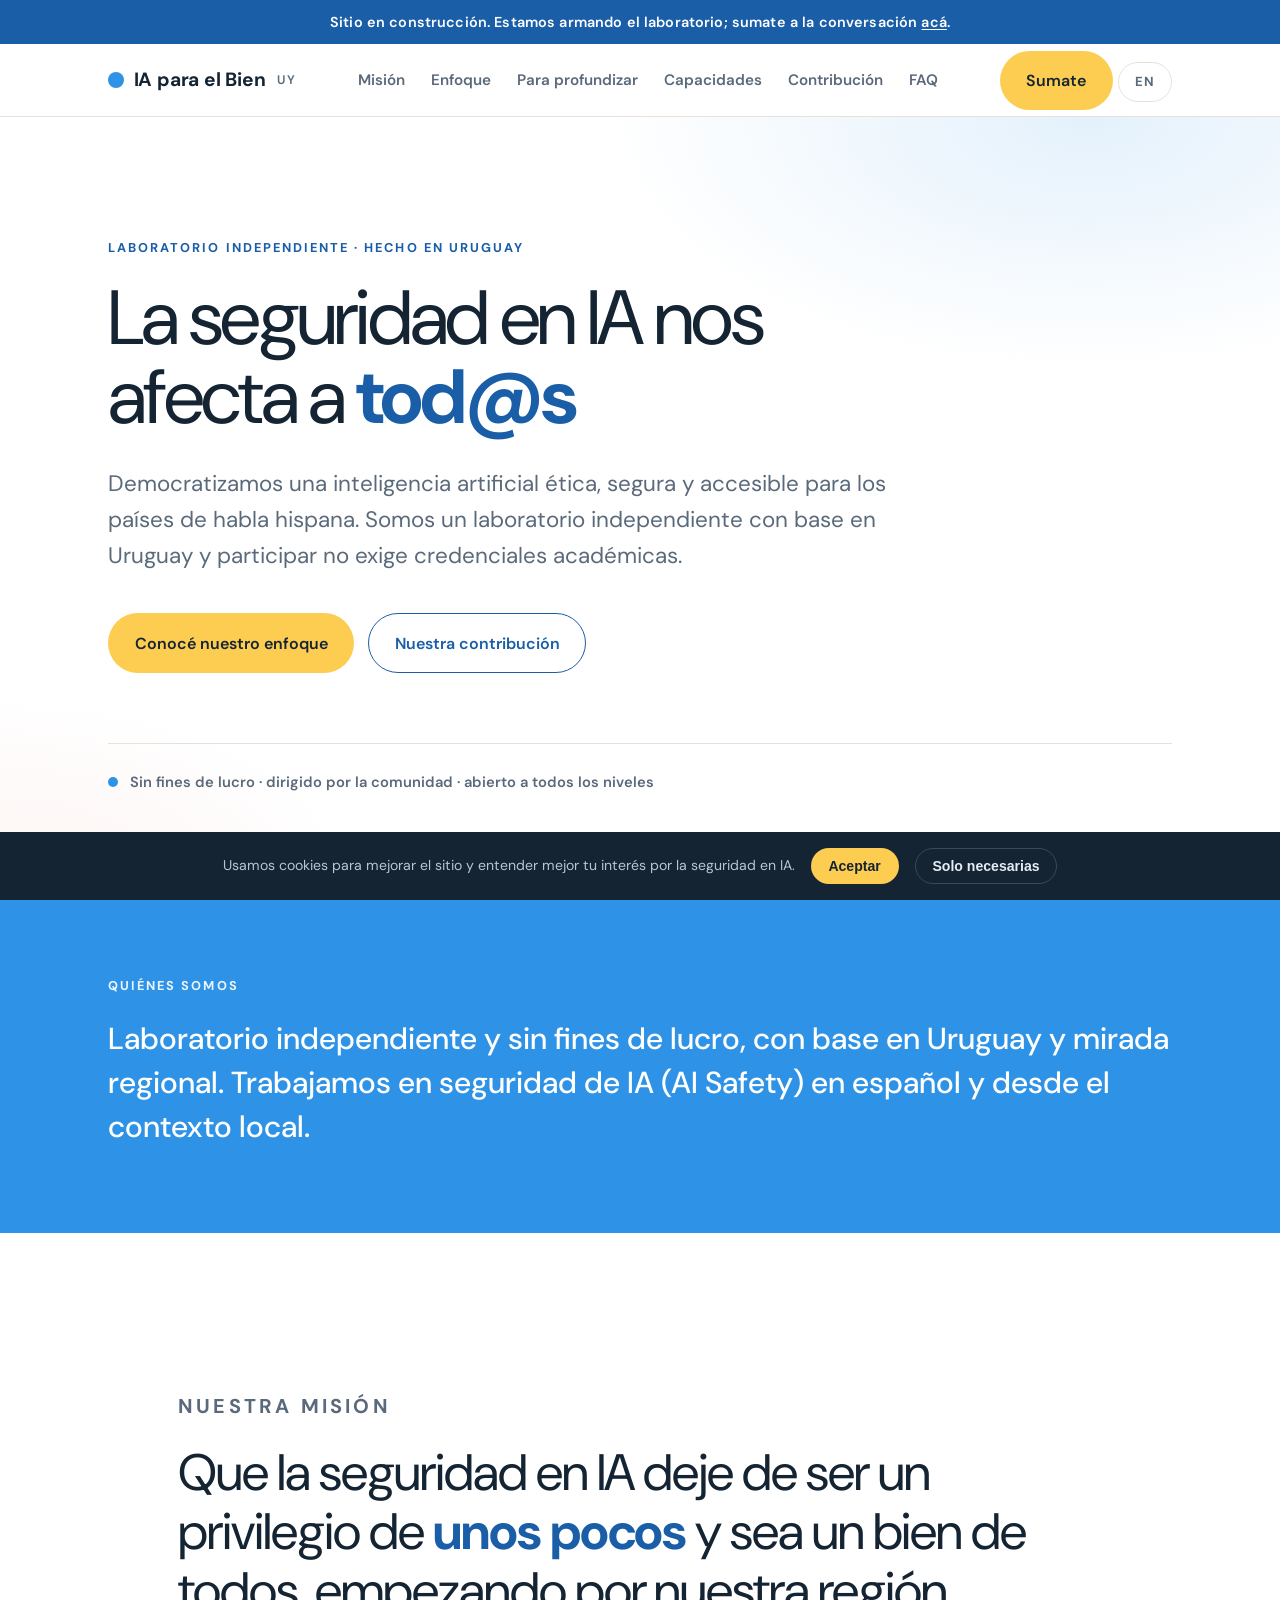
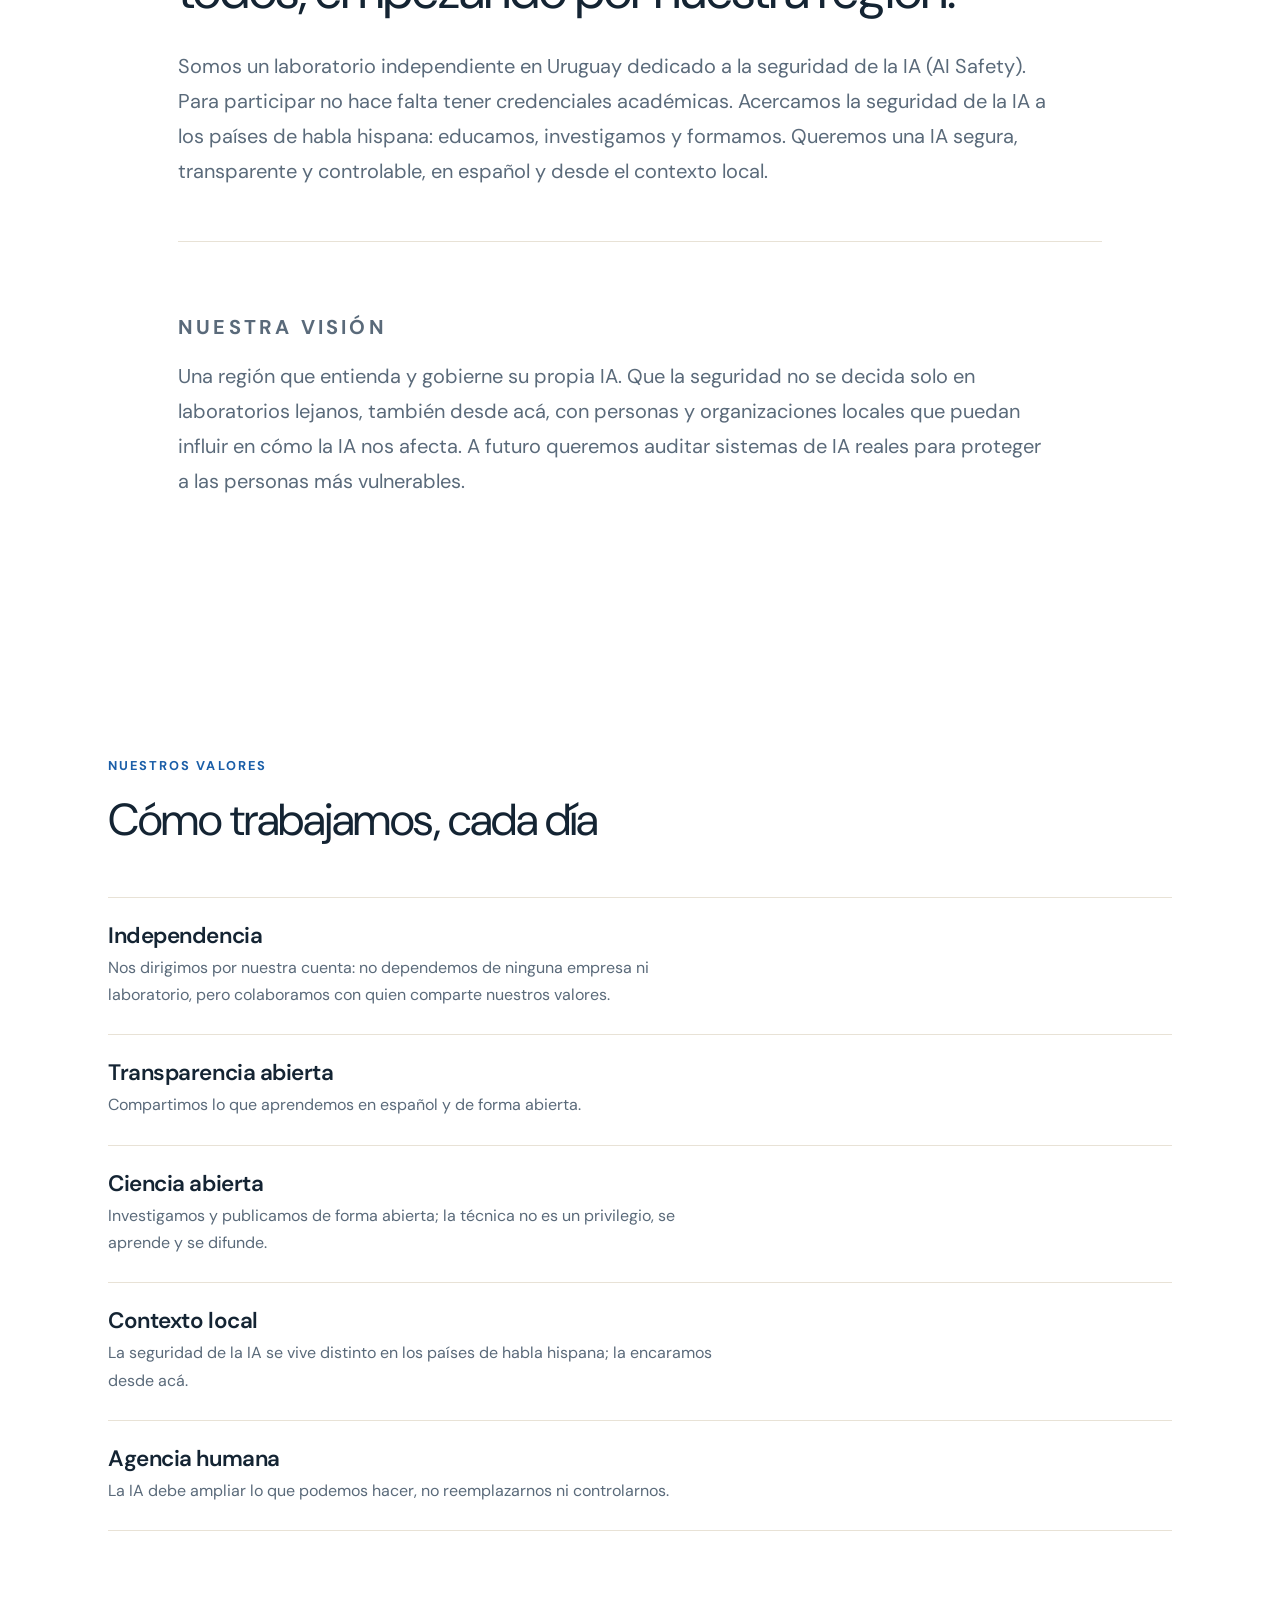
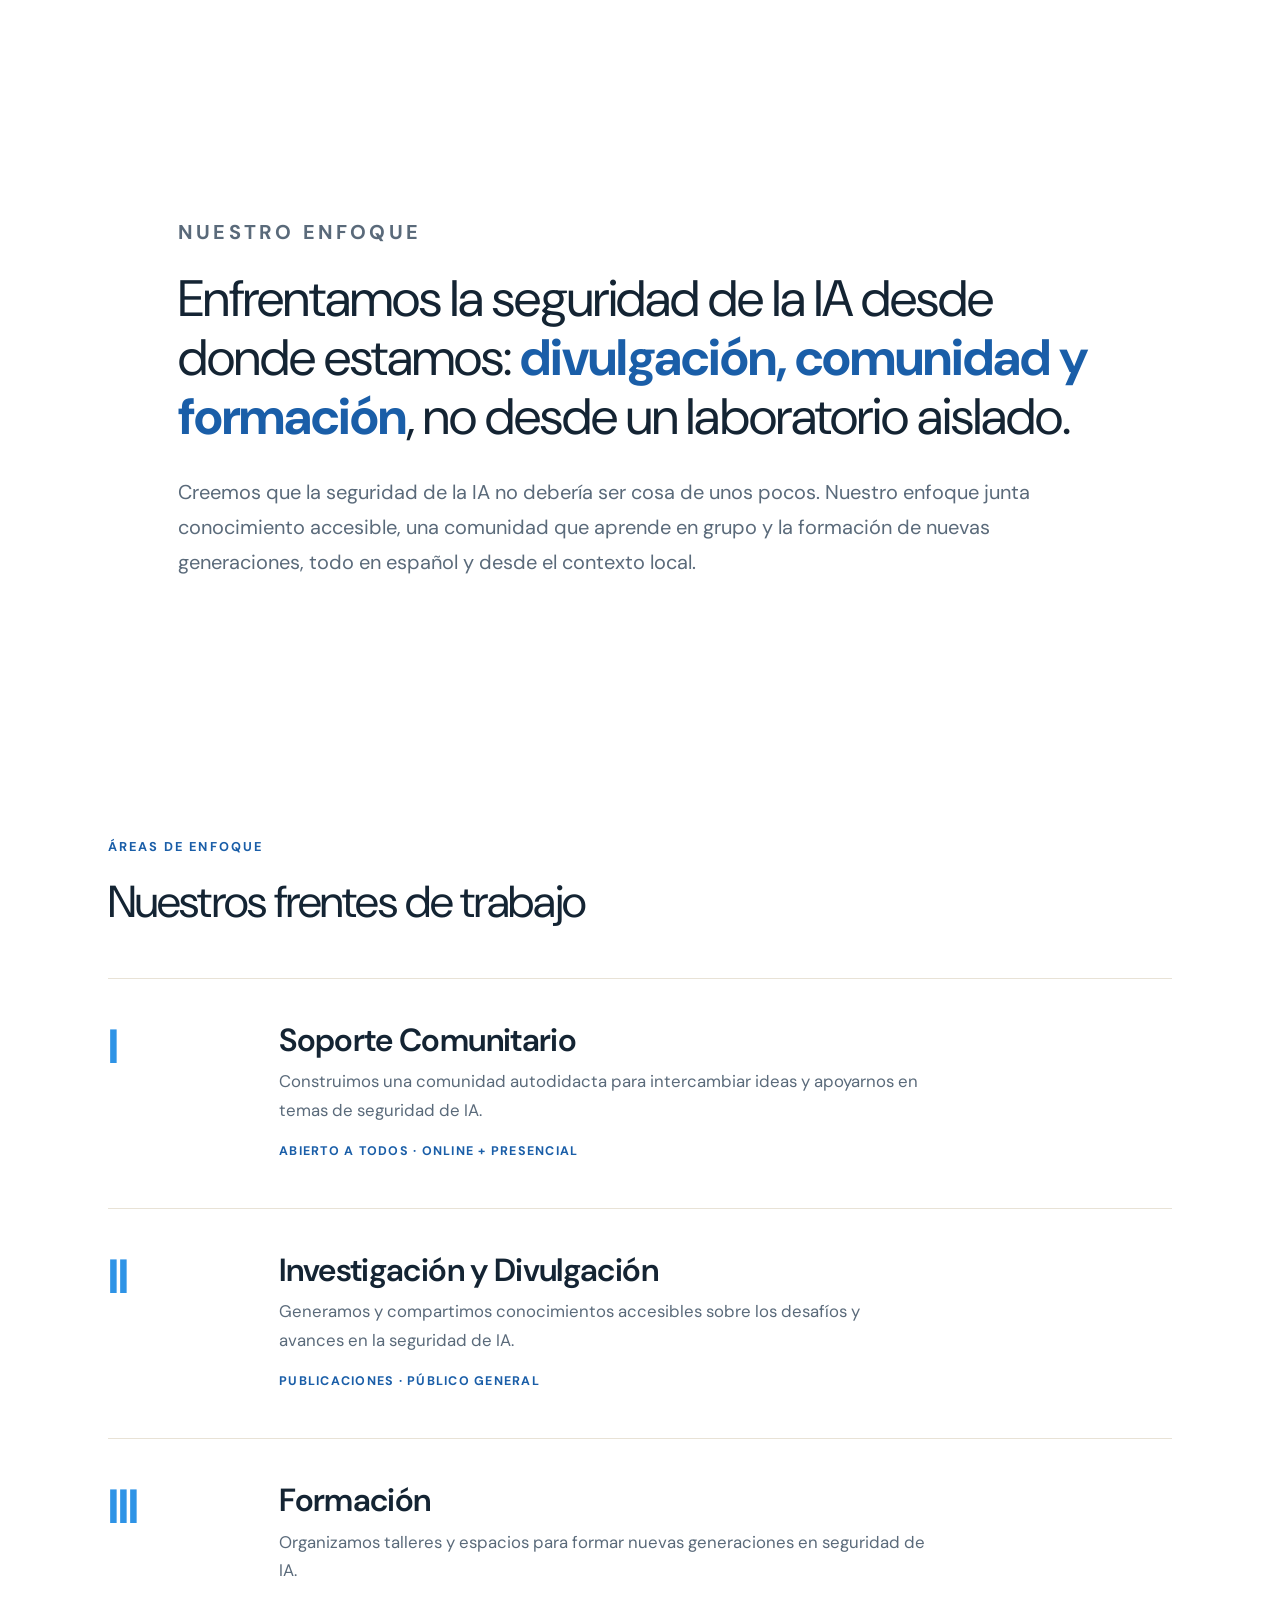
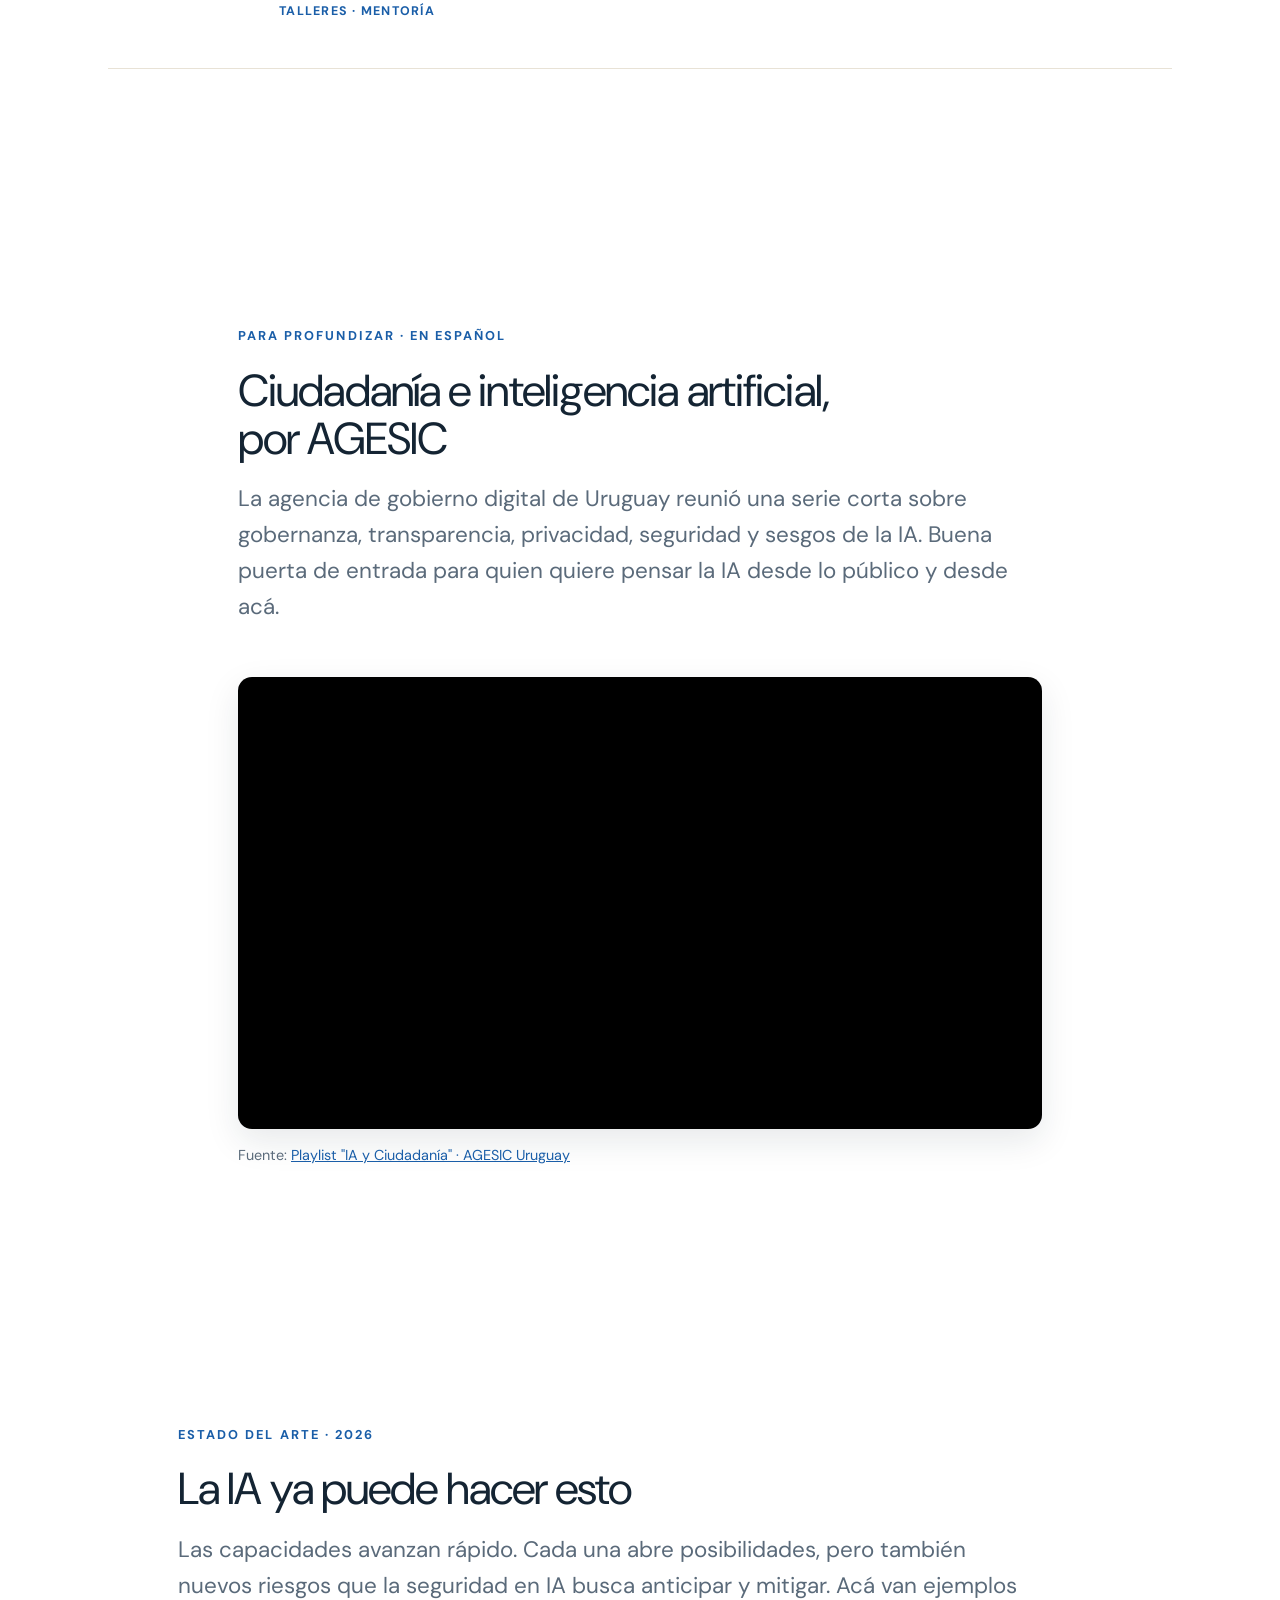
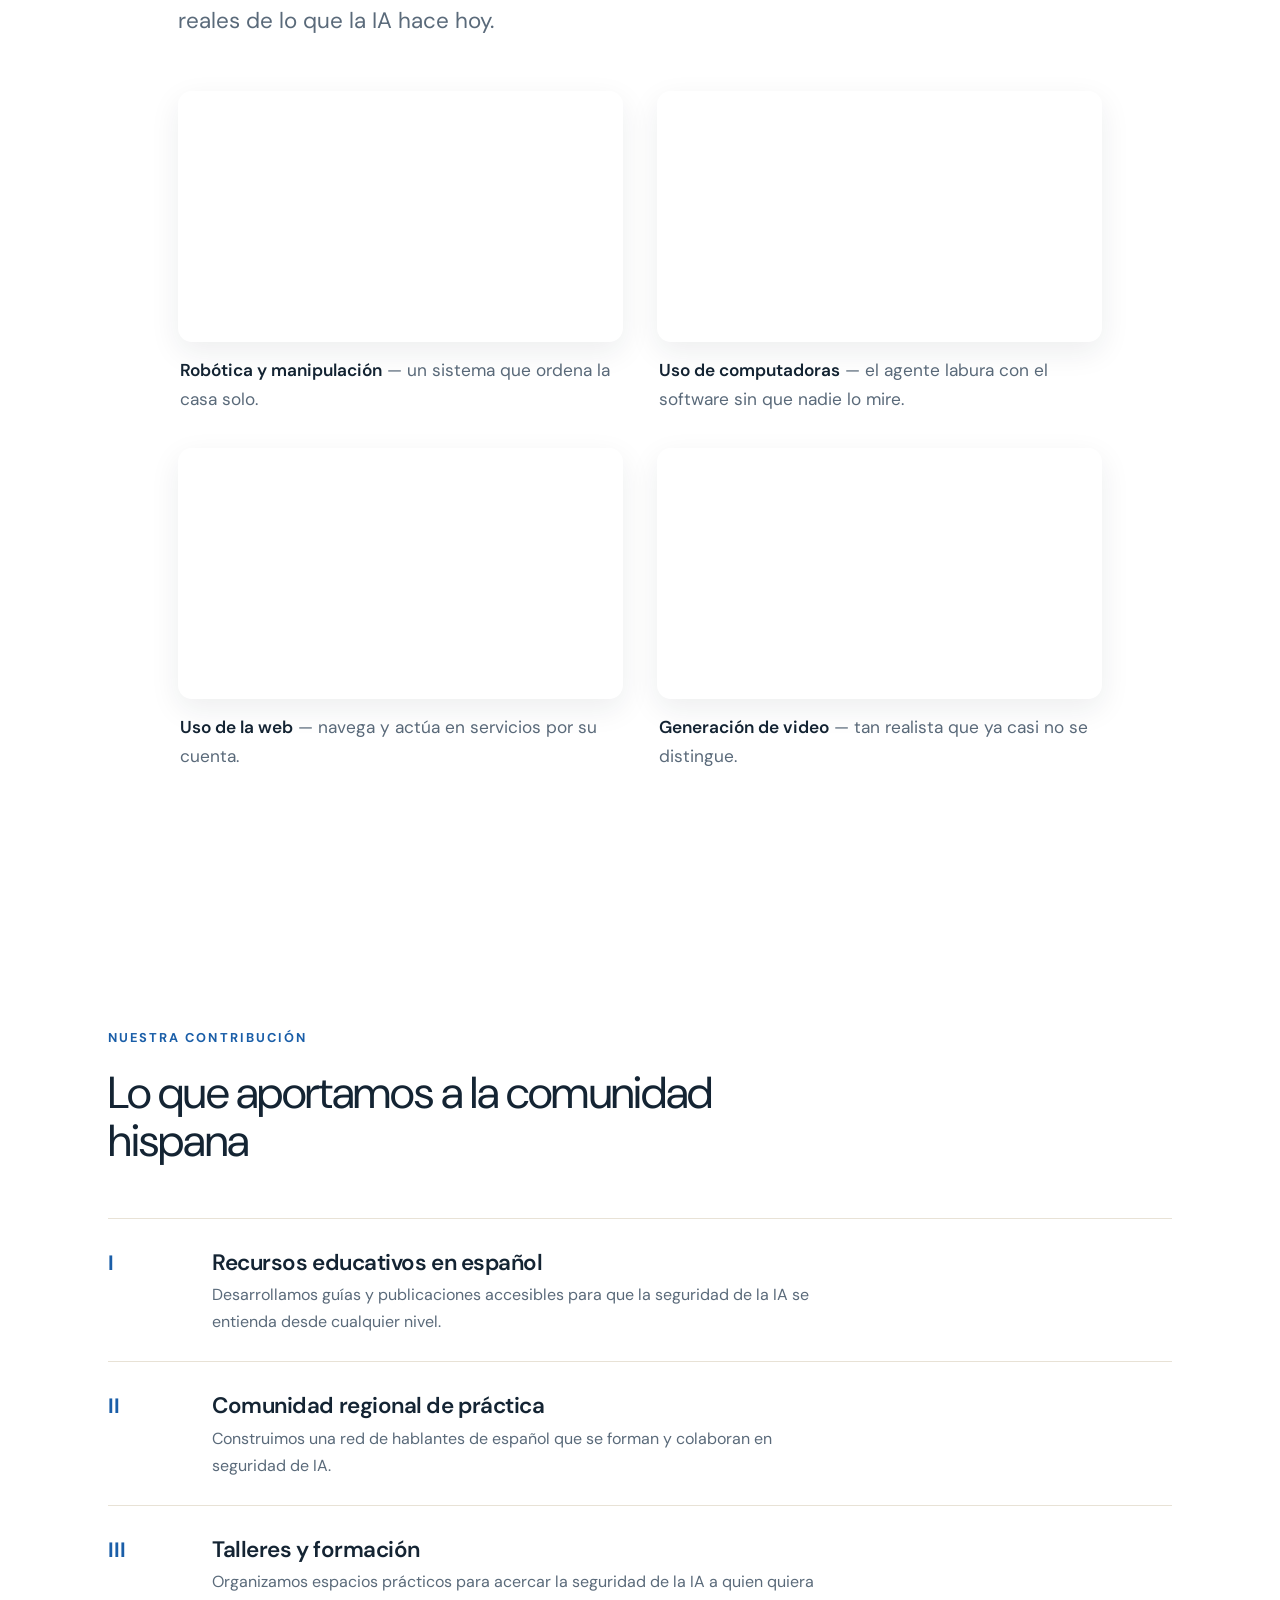
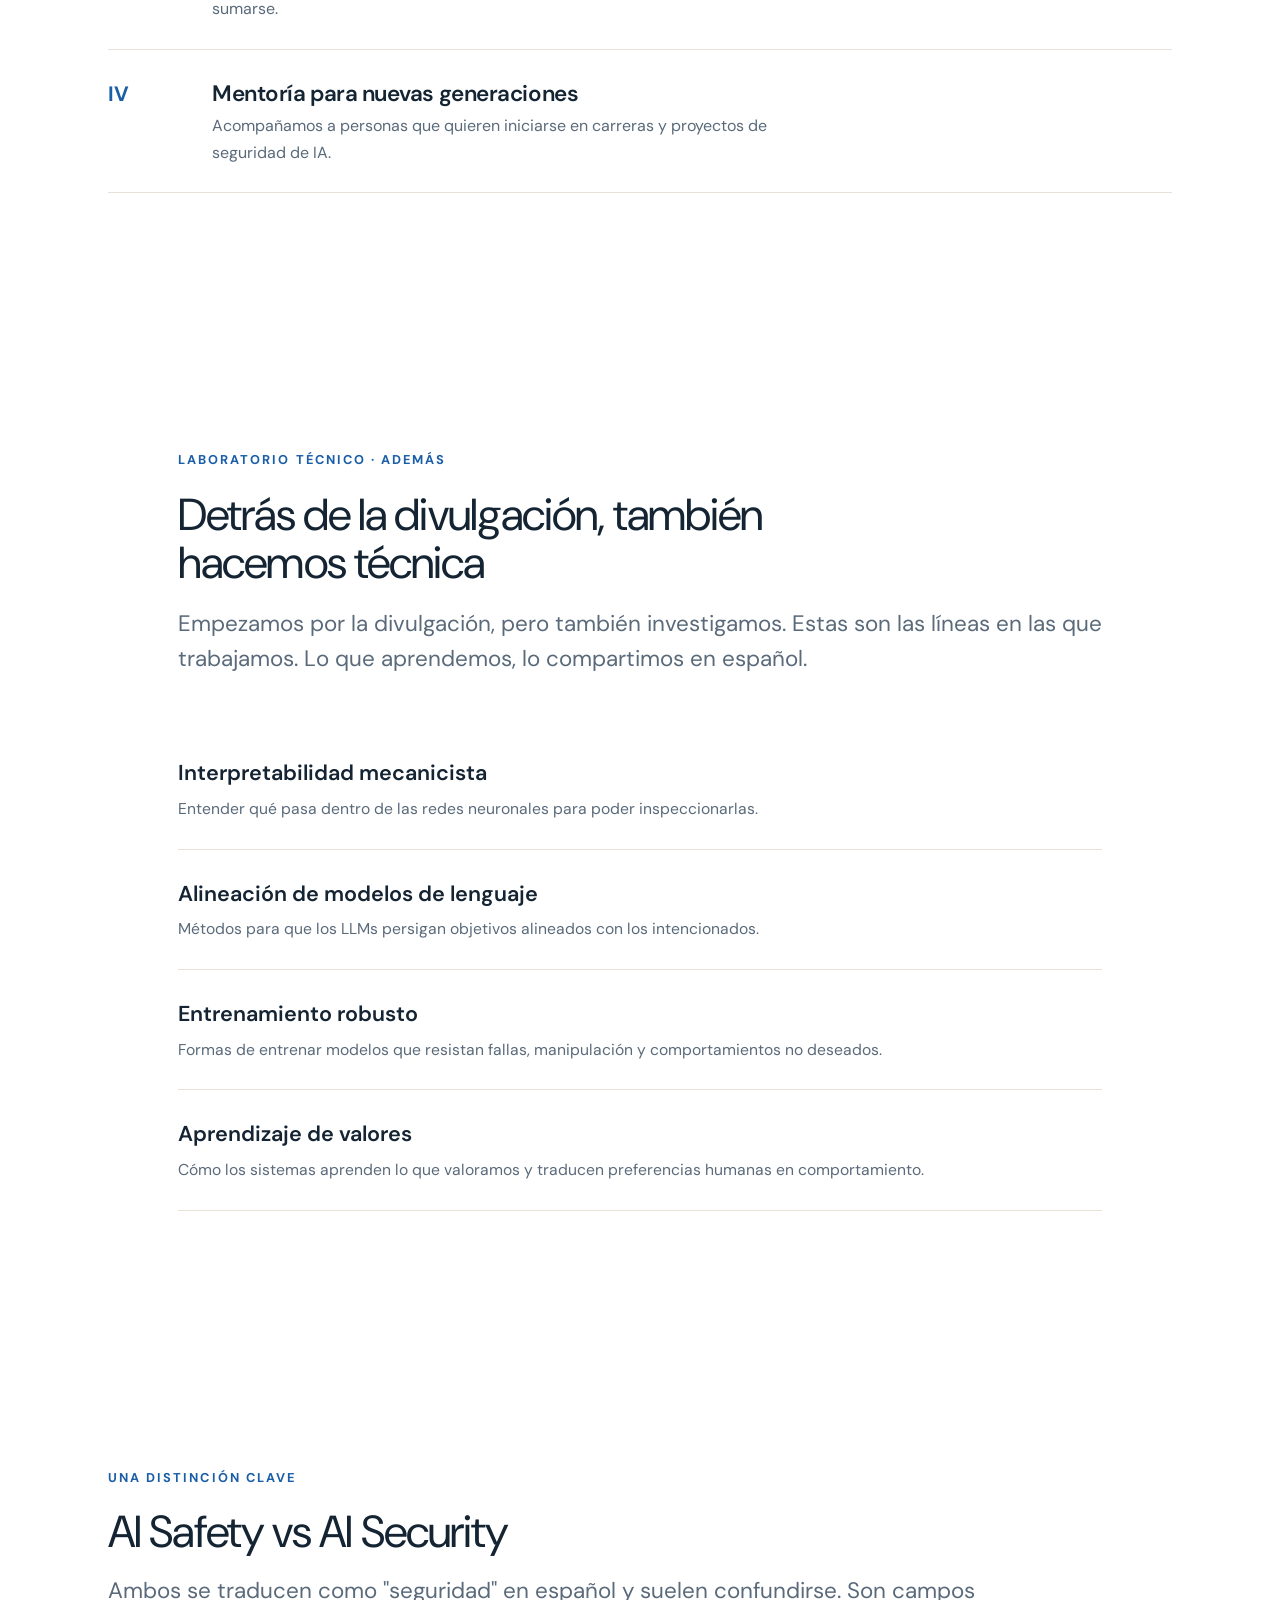
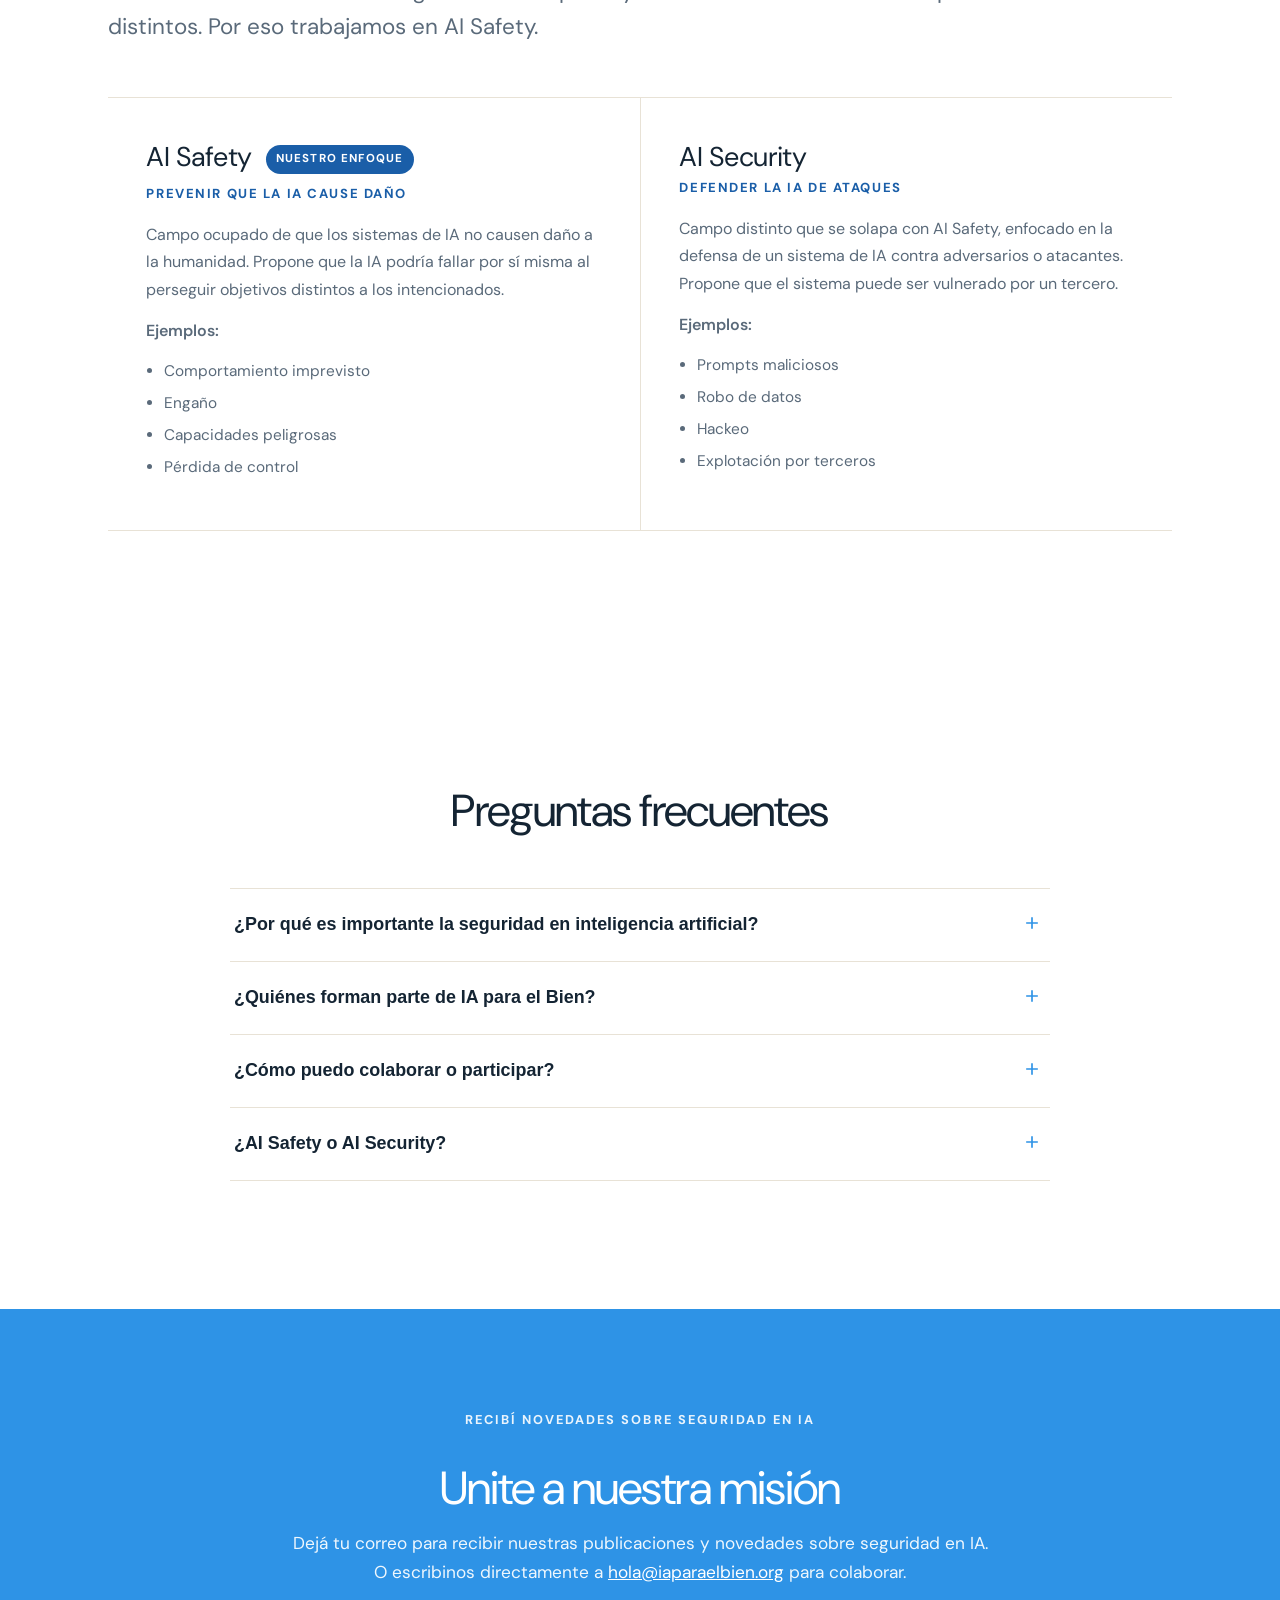
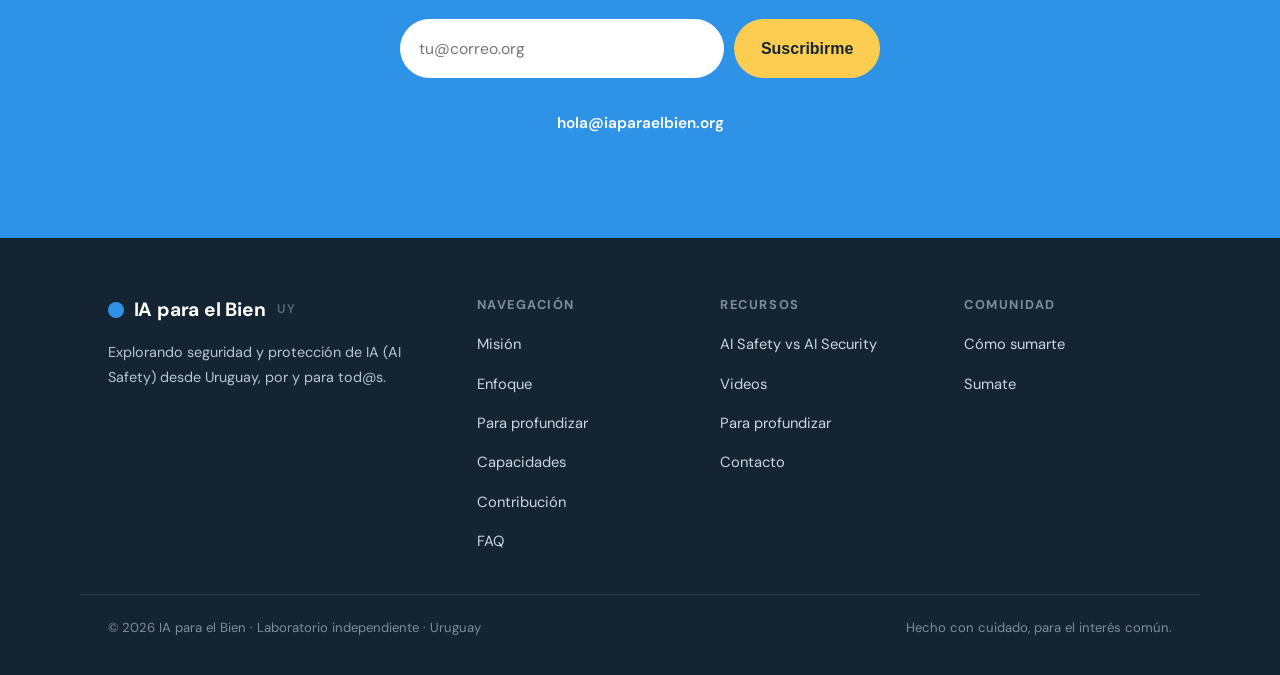
==== index.html @ 13738296 "copy: corrige coma superfluo en ES (Uruguay y participar)" ====
<!DOCTYPE html>
<html lang="es">
<head>
<meta charset="UTF-8">
<meta name="viewport" content="width=device-width, initial-scale=1.0">
<title>IA para el Bien · Seguridad en IA desde Uruguay</title>
<meta name="description" content="Laboratorio independiente en Uruguay que acerca la seguridad en IA (AI Safety) a los países de habla hispana. Ética, transparente, accesible y al servicio del interés común.">
<link rel="preconnect" href="https://fonts.googleapis.com">
<link rel="preconnect" href="https://fonts.gstatic.com" crossorigin>
<link href="https://fonts.googleapis.com/css2?family=DM+Sans:opsz,wght@9..40,400;9..40,500;9..40,600;9..40,700&display=swap" rel="stylesheet">
<link rel="stylesheet" href="style.css">
</head>
<body>

<div class="announce"><span lang="es">Sitio en construcción. Estamos armando el laboratorio; sumate a la conversación <a href="#contacto">acá</a>.</span><span lang="en">Site under construction. We’re building the lab; join the conversation <a href="#contacto">here</a>.</span></div>



<header class="site">
  <div class="wrap nav">
    <a class="brand" href="#top"><span class="mark"></span>IA para el Bien<span class="loc">UY</span></a>
    <nav class="nav-links" id="navlinks">
      <a href="#mision"><span lang="es">Misión</span><span lang="en">Mission</span></a>
      <a href="#enfoque"><span lang="es">Enfoque</span><span lang="en">Approach</span></a>
      <a href="#profundizar"><span lang="es">Para profundizar</span><span lang="en">Go deeper</span></a>
      <a href="#videos"><span lang="es">Capacidades</span><span lang="en">Capabilities</span></a>
      <a href="#contribucion"><span lang="es">Contribución</span><span lang="en">Contribution</span></a>
      <a href="#faq"><span lang="es">FAQ</span><span lang="en">FAQ</span></a>
      <a class="btn btn-primary nav-cta-mobile" href="#contacto"><span lang="es">Sumate</span><span lang="en">Join</span></a>
    </nav>
    <div class="nav-cta">
      <a class="btn btn-primary" href="#contacto"><span lang="es">Sumate</span><span lang="en">Join</span></a>
      <button class="lang-btn" id="langBtn" aria-label="Cambiar idioma / Switch language"><span lang="es">EN</span><span lang="en">ES</span></button>
      <button class="menu-btn" id="menuBtn" aria-label="Abrir menú" aria-expanded="false">
        <svg width="20" height="20" viewBox="0 0 24 24" fill="none" stroke="currentColor" stroke-width="2"><path d="M3 6h18M3 12h18M3 18h18"/></svg>
      </button>
    </div>
  </div>
</header>

<main id="top">

  <!-- HERO -->
  <section class="hero">
    <div class="wrap">
      <p class="kicker"><span lang="es">Laboratorio independiente · hecho en Uruguay</span><span lang="en">Independent lab · made in Uruguay</span></p>
      <h1><span lang="es">La seguridad en IA nos afecta a <span class="hl"><b>tod@s</b></span></span><span lang="en">AI safety affects <span class="hl"><b>all of us</b></span></span></h1>
      <p class="lead"><span lang="es">Democratizamos una inteligencia artificial ética, segura y accesible para los países de habla hispana. Somos un laboratorio independiente con base en Uruguay y participar no exige credenciales académicas.</span><span lang="en">We democratize ethical, safe and accessible AI for Spanish-speaking countries. We're an independent lab based in Uruguay, and no academic credentials are needed to take part.</span></p>
      <div class="hero-actions">
        <a class="btn btn-primary" href="#enfoque"><span lang="es">Conocé nuestro enfoque</span><span lang="en">Our approach</span></a>
        <a class="btn btn-line" href="#contribucion"><span lang="es">Nuestra contribución</span><span lang="en">Our contribution</span></a>
      </div>
      <div class="hero-foot"><span class="dot"></span><span lang="es">Sin fines de lucro · dirigido por la comunidad · abierto a todos los niveles</span><span lang="en">Non-profit · community-driven · open to all levels</span></div>
    </div>
  </section>

  <!-- POSITIONING -->
  <section class="impact">
    <div class="wrap">
      <p class="kicker"><span lang="es">Quiénes somos</span><span lang="en">Who we are</span></p>
      <p class="impact-line"><span lang="es">Laboratorio independiente y sin fines de lucro, con base en Uruguay y mirada regional. Trabajamos en seguridad de IA (AI Safety) en español y desde el contexto local.</span><span lang="en">An independent, non-profit lab based in Uruguay with a regional outlook. We work on AI safety in Spanish and from local context.</span></p>
    </div>
  </section>

  <!-- MISION + VISION -->
  <section class="mission band" id="mision">
    <div class="wrap mission-statement">
      <p class="kicker"><span lang="es">Nuestra misión</span><span lang="en">Our mission</span></p>
      <h2><span lang="es">Que la seguridad en IA deje de ser un privilegio de <b>unos pocos</b> y sea un bien de todos, empezando por nuestra región.</span><span lang="en">AI safety should stop being a privilege for <b>a few</b> and become a common good, starting with our region.</span></h2>
      <p><span lang="es">Somos un laboratorio independiente en Uruguay dedicado a la seguridad de la IA (AI Safety). Para participar no hace falta tener credenciales académicas. Acercamos la seguridad de la IA a los países de habla hispana: educamos, investigamos y formamos. Queremos una IA segura, transparente y controlable, en español y desde el contexto local.</span><span lang="en">We are an independent lab in Uruguay dedicated to AI safety. No academic credentials are needed to take part. We bring AI safety to Spanish-speaking countries: we educate, research and train. We want safe, transparent and controllable AI, in Spanish and grounded in local context.</span></p>
      <div class="vision">
        <p class="kicker"><span lang="es">Nuestra visión</span><span lang="en">Our vision</span></p>
        <p class="vision-text"><span lang="es">Una región que entienda y gobierne su propia IA. Que la seguridad no se decida solo en laboratorios lejanos, también desde acá, con personas y organizaciones locales que puedan influir en cómo la IA nos afecta. A futuro queremos auditar sistemas de IA reales para proteger a las personas más vulnerables.</span><span lang="en">A region that understands and governs its own AI. A place where safety is not decided only in distant labs, but also here, with local people and organizations able to influence how AI affects us. In the future we want to audit real AI systems to protect the most vulnerable.</span></p>
      </div>
    </div>
  </section>

  <!-- VALORES -->
  <section class="valores band" id="valores">
    <div class="wrap">
      <p class="kicker"><span lang="es">Nuestros valores</span><span lang="en">Our values</span></p>
      <h2 class="section-title" style="max-width:22ch"><span lang="es">Cómo trabajamos, cada día</span><span lang="en">How we work, every day</span></h2>
      <div class="steps-gap">
        <div class="value"><div><h3><span lang="es">Independencia</span><span lang="en">Independence</span></h3><p><span lang="es">Nos dirigimos por nuestra cuenta: no dependemos de ninguna empresa ni laboratorio, pero colaboramos con quien comparte nuestros valores.</span><span lang="en">We steer ourselves: we depend on no company or lab, but we collaborate with those who share our values.</span></p></div></div>
        <div class="value"><div><h3><span lang="es">Transparencia abierta</span><span lang="en">Open transparency</span></h3><p><span lang="es">Compartimos lo que aprendemos en español y de forma abierta.</span><span lang="en">We share what we learn, in Spanish and openly.</span></p></div></div>
        <div class="value"><div><h3><span lang="es">Ciencia abierta</span><span lang="en">Open science</span></h3><p><span lang="es">Investigamos y publicamos de forma abierta; la técnica no es un privilegio, se aprende y se difunde.</span><span lang="en">We research and publish openly; technical skill is not a privilege, it is learned and shared.</span></p></div></div>
        <div class="value"><div><h3><span lang="es">Contexto local</span><span lang="en">Local context</span></h3><p><span lang="es">La seguridad de la IA se vive distinto en los países de habla hispana; la encaramos desde acá.</span><span lang="en">AI safety is experienced differently in Spanish-speaking countries; we face it from here.</span></p></div></div>
        <div class="value"><div><h3><span lang="es">Agencia humana</span><span lang="en">Human agency</span></h3><p><span lang="es">La IA debe ampliar lo que podemos hacer, no reemplazarnos ni controlarnos.</span><span lang="en">AI should expand what we can do, not replace or control us.</span></p></div></div>
      </div>
    </div>
  </section>

  <!-- ENFOQUE -->
  <section class="mission band" id="enfoque">
    <div class="wrap mission-statement">
      <p class="kicker"><span lang="es">Nuestro enfoque</span><span lang="en">Our approach</span></p>
      <h2><span lang="es">Enfrentamos la seguridad de la IA desde donde estamos: <b>divulgación, comunidad y formación</b>, no desde un laboratorio aislado.</span><span lang="en">We face AI safety from where we are: <b>outreach, community and training</b>, not from an isolated lab.</span></h2>
      <p><span lang="es">Creemos que la seguridad de la IA no debería ser cosa de unos pocos. Nuestro enfoque junta conocimiento accesible, una comunidad que aprende en grupo y la formación de nuevas generaciones, todo en español y desde el contexto local.</span><span lang="en">We believe AI safety should not be a matter for a few. Our approach brings together accessible knowledge, a community that learns together and the training of new generations, all in Spanish and grounded in local context.</span></p>
    </div>
  </section>

  <!-- AREAS -->
  <section class="areas band" id="areas">
    <div class="wrap">
      <p class="kicker"><span lang="es">Áreas de enfoque</span><span lang="en">Focus areas</span></p>
      <h2 class="section-title" style="max-width:22ch"><span lang="es">Nuestros frentes de trabajo</span><span lang="en">Our lines of work</span></h2>
      <div class="steps-gap">
        <div class="step">
          <div class="num">I</div>
          <div>
            <h3><span lang="es">Soporte Comunitario</span><span lang="en">Community support</span></h3>
            <p><span lang="es">Construimos una comunidad autodidacta para intercambiar ideas y apoyarnos en temas de seguridad de IA.</span><span lang="en">We build a self-taught community to exchange ideas and support each other on AI safety.</span></p>
            <span class="tag"><span lang="es">Abierto a todos · Online + presencial</span><span lang="en">Open to all · Online + in person</span></span>
          </div>
        </div>
        <div class="step">
          <div class="num">II</div>
          <div>
            <h3><span lang="es">Investigación y Divulgación</span><span lang="en">Research and outreach</span></h3>
            <p><span lang="es">Generamos y compartimos conocimientos accesibles sobre los desafíos y avances en la seguridad de IA.</span><span lang="en">We create and share accessible knowledge about the challenges and advances in AI safety.</span></p>
            <span class="tag"><span lang="es">Publicaciones · Público general</span><span lang="en">Publications · General public</span></span>
          </div>
        </div>
        <div class="step">
          <div class="num">III</div>
          <div>
            <h3><span lang="es">Formación</span><span lang="en">Training</span></h3>
            <p><span lang="es">Organizamos talleres y espacios para formar nuevas generaciones en seguridad de IA.</span><span lang="en">We run workshops and spaces to train new generations in AI safety.</span></p>
            <span class="tag"><span lang="es">Talleres · Mentoría</span><span lang="en">Workshops · Mentoring</span></span>
          </div>
        </div>
      </div>
    </div>
  </section>

  <!-- PROFUNDIZAR -->
  <section class="deep band" id="profundizar">
    <div class="wrap">
      <div class="deep-head">
        <p class="kicker"><span lang="es">Para profundizar · en español</span><span lang="en">Go deeper · in Spanish</span></p>
        <h2><span lang="es">Ciudadanía e inteligencia artificial, por AGESIC</span><span lang="en">Citizenship and artificial intelligence, by AGESIC</span></h2>
        <p class="lead"><span lang="es">La agencia de gobierno digital de Uruguay reunió una serie corta sobre gobernanza, transparencia, privacidad, seguridad y sesgos de la IA. Buena puerta de entrada para quien quiere pensar la IA desde lo público y desde acá.</span><span lang="en">Uruguay's digital government agency put together a short series on AI governance, transparency, privacy, security and bias. A good entry point for thinking about AI from the public sphere and from here.</span></p>
      </div>
      <div class="frame"><iframe src="https://www.youtube-nocookie.com/embed/videoseries?list=PLKVWFoonm9Vc" title="IA y Ciudadanía — AGESIC" loading="lazy" allow="accelerometer; autoplay; clipboard-write; encrypted-media; gyroscope; picture-in-picture; web-share" allowfullscreen></iframe></div>
      <p class="src"><span lang="es">Fuente:</span><span lang="en">Source:</span> <a class="link-accent" href="https://www.youtube.com/watch?v=QAiN164WQ-o&list=PLKVWFoonm9Vc" target="_blank" rel="noopener"><span lang="es">Playlist "IA y Ciudadanía" · AGESIC Uruguay</span><span lang="en">Playlist "IA y Ciudadanía" · AGESIC Uruguay</span></a></p>
    </div>
  </section>

  <!-- VIDEOS (fusionado con CAPS: estado del arte + ejemplos reales) -->
  <section class="videos band" id="videos">
    <div class="wrap">
      <div class="videos-head">
        <p class="kicker"><span lang="es">Estado del arte · 2026</span><span lang="en">State of the art · 2026</span></p>
        <h2><span lang="es">La IA ya puede hacer esto</span><span lang="en">AI can already do this</span></h2>
        <p class="lead"><span lang="es">Las capacidades avanzan rápido. Cada una abre posibilidades, pero también nuevos riesgos que la seguridad en IA busca anticipar y mitigar. Acá van ejemplos reales de lo que la IA hace hoy.</span><span lang="en">Capabilities advance fast. Each one opens possibilities, but also new risks that AI safety seeks to anticipate and mitigate. Here are real examples of what AI does today.</span></p>
      </div>
      <div class="vid-grid">
        <div class="vid">
          <div class="frame"><iframe src="https://www.youtube-nocookie.com/embed/CAdTjePDBfc" title="Robótica y manipulación" loading="lazy" allow="accelerometer; autoplay; clipboard-write; encrypted-media; gyroscope; picture-in-picture; web-share" allowfullscreen></iframe></div>
          <div class="cap"><span><b><span lang="es">Robótica y manipulación</span><span lang="en">Robotics and manipulation</span></b><span lang="es"> — un sistema que ordena la casa solo.</span><span lang="en"> — a system that tidies a room on its own.</span></span></div>
        </div>
        <div class="vid">
          <div class="frame"><iframe src="https://www.youtube-nocookie.com/embed/NAauIR6JFps" title="Uso de computadoras" loading="lazy" allow="accelerometer; autoplay; clipboard-write; encrypted-media; gyroscope; picture-in-picture; web-share" allowfullscreen></iframe></div>
          <div class="cap"><span><b><span lang="es">Uso de computadoras</span><span lang="en">Computer use</span></b><span lang="es"> — el agente labura con el software sin que nadie lo mire.</span><span lang="en"> — an agent works the software on its own.</span></span></div>
        </div>
        <div class="vid">
          <div class="frame"><iframe src="https://www.youtube-nocookie.com/embed/rBJnWMD0Pho" title="Uso de la web" loading="lazy" allow="accelerometer; autoplay; clipboard-write; encrypted-media; gyroscope; picture-in-picture; web-share" allowfullscreen></iframe></div>
          <div class="cap"><span><b><span lang="es">Uso de la web</span><span lang="en">Web use</span></b><span lang="es"> — navega y actúa en servicios por su cuenta.</span><span lang="en"> — browses and acts in services on its own.</span></span></div>
        </div>
        <div class="vid">
          <div class="frame"><iframe src="https://www.youtube-nocookie.com/embed/3S7naW_KRyw" title="Generación de video realista" loading="lazy" allow="accelerometer; autoplay; clipboard-write; encrypted-media; gyroscope; picture-in-picture; web-share" allowfullscreen></iframe></div>
          <div class="cap"><span><b><span lang="es">Generación de video</span><span lang="en">Video generation</span></b><span lang="es"> — tan realista que ya casi no se distingue.</span><span lang="en"> — so realistic it's almost indistinguishable.</span></span></div>
        </div>
      </div>
    </div>
  </section>


  <!-- CONTRIBUCION -->
  <section class="contribucion band" id="contribucion">
    <div class="wrap">
      <p class="kicker"><span lang="es">Nuestra contribución</span><span lang="en">Our contribution</span></p>
      <h2 class="section-title" style="max-width:24ch"><span lang="es">Lo que aportamos a la comunidad hispana</span><span lang="en">What we give to the Spanish-speaking community</span></h2>
      <div class="steps-gap">
        <div class="value"><div class="vi">I</div><div><h3><span lang="es">Recursos educativos en español</span><span lang="en">Educational resources in Spanish</span></h3><p><span lang="es">Desarrollamos guías y publicaciones accesibles para que la seguridad de la IA se entienda desde cualquier nivel.</span><span lang="en">We develop accessible guides and publications so AI safety can be understood from any level.</span></p></div></div>
        <div class="value"><div class="vi">II</div><div><h3><span lang="es">Comunidad regional de práctica</span><span lang="en">Regional community of practice</span></h3><p><span lang="es">Construimos una red de hablantes de español que se forman y colaboran en seguridad de IA.</span><span lang="en">We build a network of Spanish speakers who train and collaborate on AI safety.</span></p></div></div>
        <div class="value"><div class="vi">III</div><div><h3><span lang="es">Talleres y formación</span><span lang="en">Workshops and training</span></h3><p><span lang="es">Organizamos espacios prácticos para acercar la seguridad de la IA a quien quiera sumarse.</span><span lang="en">We organize hands-on spaces to bring AI safety closer to anyone who wants to join.</span></p></div></div>
        <div class="value"><div class="vi">IV</div><div><h3><span lang="es">Mentoría para nuevas generaciones</span><span lang="en">Mentoring new generations</span></h3><p><span lang="es">Acompañamos a personas que quieren iniciarse en carreras y proyectos de seguridad de IA.</span><span lang="en">We support people who want to start careers and projects in AI safety.</span></p></div></div>
      </div>
    </div>
  </section>

  <!-- LABORATORIO TECNICO (capa secundaria) -->
  <section class="lab band" id="lab">
    <div class="wrap">
      <div class="videos-head">
        <p class="kicker"><span lang="es">Laboratorio técnico · además</span><span lang="en">Technical lab · also</span></p>
        <h2 class="section-title" style="max-width:26ch"><span lang="es">Detrás de la divulgación, también hacemos técnica</span><span lang="en">Behind the outreach, we also do technical work</span></h2>
        <p class="lead" style="margin-top:18px;max-width:60ch"><span lang="es">Empezamos por la divulgación, pero también investigamos. Estas son las líneas en las que trabajamos. Lo que aprendemos, lo compartimos en español.</span><span lang="en">We start with outreach, but we also research. These are the lines we work on. What we learn, we share in Spanish.</span></p>
      </div>
      <div class="cap"><div><h4><span lang="es">Interpretabilidad mecanicista</span><span lang="en">Mechanistic interpretability</span></h4><p><span lang="es">Entender qué pasa dentro de las redes neuronales para poder inspeccionarlas.</span><span lang="en">Understanding what happens inside neural networks so they can be inspected.</span></p></div></div>
      <div class="cap"><div><h4><span lang="es">Alineación de modelos de lenguaje</span><span lang="en">Language model alignment</span></h4><p><span lang="es">Métodos para que los LLMs persigan objetivos alineados con los intencionados.</span><span lang="en">Methods so LLMs pursue goals aligned with the intended ones.</span></p></div></div>
      <div class="cap"><div><h4><span lang="es">Entrenamiento robusto</span><span lang="en">Robust training</span></h4><p><span lang="es">Formas de entrenar modelos que resistan fallas, manipulación y comportamientos no deseados.</span><span lang="en">Ways to train models that resist failures, manipulation and unwanted behaviors.</span></p></div></div>
      <div class="cap"><div><h4><span lang="es">Aprendizaje de valores</span><span lang="en">Value learning</span></h4><p><span lang="es">Cómo los sistemas aprenden lo que valoramos y traducen preferencias humanas en comportamiento.</span><span lang="en">How systems learn what we value and turn human preferences into behavior.</span></p></div></div>
    </div>
  </section>

  <!-- SAS -->
  <section class="sas band" id="sas">
    <div class="wrap">
      <p class="kicker"><span lang="es">Una distinción clave</span><span lang="en">A key distinction</span></p>
      <h2><span lang="es">AI Safety vs AI Security</span><span lang="en">AI Safety vs AI Security</span></h2>
      <p class="lead"><span lang="es">Ambos se traducen como "seguridad" en español y suelen confundirse. Son campos distintos. Por eso trabajamos en AI Safety.</span><span lang="en">Both translate as "seguridad" in Spanish and are often confused. They are different fields. That is why we work on AI Safety.</span></p>
      <div class="sas-grid">
        <div class="sas-col safety">
          <div class="sas-head">
            <h3>AI Safety</h3>
            <span class="sas-tag"><span lang="es">Nuestro enfoque</span><span lang="en">Our focus</span></span>
          </div>
          <div class="sub"><span lang="es">Prevenir que la IA cause daño</span><span lang="en">Preventing AI from causing harm</span></div>
          <p><span lang="es">Campo ocupado de que los sistemas de IA no causen daño a la humanidad. Propone que la IA podría fallar por sí misma al perseguir objetivos distintos a los intencionados.</span><span lang="en">A field concerned with AI systems not harming humanity. It holds that AI could fail on its own by pursuing goals other than the intended ones.</span></p>
          <p class="label-strong"><span lang="es">Ejemplos:</span><span lang="en">Examples:</span></p>
          <ul><li><span lang="es">Comportamiento imprevisto</span><span lang="en">Unexpected behavior</span></li><li><span lang="es">Engaño</span><span lang="en">Deception</span></li><li><span lang="es">Capacidades peligrosas</span><span lang="en">Dangerous capabilities</span></li><li><span lang="es">Pérdida de control</span><span lang="en">Loss of control</span></li></ul>
        </div>
        <div class="sas-col security">
          <h3>AI Security</h3>
          <div class="sub"><span lang="es">Defender la IA de ataques</span><span lang="en">Defending AI against attacks</span></div>
          <p><span lang="es">Campo distinto que se solapa con AI Safety, enfocado en la defensa de un sistema de IA contra adversarios o atacantes. Propone que el sistema puede ser vulnerado por un tercero.</span><span lang="en">A distinct field that overlaps with AI Safety, focused on defending an AI system against adversaries or attackers. It holds that the system can be compromised by a third party.</span></p>
          <p class="label-strong"><span lang="es">Ejemplos:</span><span lang="en">Examples:</span></p>
          <ul><li><span lang="es">Prompts maliciosos</span><span lang="en">Malicious prompts</span></li><li><span lang="es">Robo de datos</span><span lang="en">Data theft</span></li><li><span lang="es">Hackeo</span><span lang="en">Hacking</span></li><li><span lang="es">Explotación por terceros</span><span lang="en">Exploitation by third parties</span></li></ul>
        </div>
      </div>
    </div>
  </section>

  <!-- FAQ -->
  <section class="faq band" id="faq">
    <div class="wrap">
      <h2 class="section-title"><span lang="es">Preguntas frecuentes</span><span lang="en">Frequently asked questions</span></h2>
      <div class="faq-list">
        <div class="faq-item">
          <button class="faq-q"><span lang="es">¿Por qué es importante la seguridad en inteligencia artificial?</span><span lang="en">Why is AI safety important?</span><span class="plus"><svg width="20" height="20" viewBox="0 0 24 24" fill="none" stroke="currentColor" stroke-width="2"><path d="M12 5v14M5 12h14"/></svg></span></button>
          <div class="faq-a"><p><span lang="es">La seguridad en IA sirve para evitar riesgos y daños que puedan venir del uso indebido o del mal diseño de los sistemas. Proteger eso cuida a las personas y a las comunidades. Favorece un desarrollo responsable.</span><span lang="en">AI safety helps avoid risks and harm that can come from misuse or poor system design. Protecting that cares for people and communities. It supports responsible development.</span></p></div>
        </div>
        <div class="faq-item">
          <button class="faq-q"><span lang="es">¿Quiénes forman parte de IA para el Bien?</span><span lang="en">Who is part of IA para el Bien?</span><span class="plus"><svg width="20" height="20" viewBox="0 0 24 24" fill="none" stroke="currentColor" stroke-width="2"><path d="M12 5v14M5 12h14"/></svg></span></button>
          <div class="faq-a"><p><span lang="es">Personas de distintos orígenes, muchas autodidactas y sin credenciales académicas, que quieren trabajar por la seguridad y la democratización de la IA en beneficio de la sociedad. Para participar no hace falta ser especialista.</span><span lang="en">People of different backgrounds, many self-taught and without academic credentials, who want to work for AI safety and democratization for the benefit of society. You don't need to be a specialist to take part.</span></p></div>
        </div>
        <div class="faq-item">
          <button class="faq-q"><span lang="es">¿Cómo puedo colaborar o participar?</span><span lang="en">How can I collaborate or take part?</span><span class="plus"><svg width="20" height="20" viewBox="0 0 24 24" fill="none" stroke="currentColor" stroke-width="2"><path d="M12 5v14M5 12h14"/></svg></span></button>
          <div class="faq-a"><p><span lang="es">Podés contactarnos para proponer colaboraciones, participar en nuestros talleres o apoyar nuestras iniciativas. Estamos abiertos a alianzas que compartan nuestros valores y objetivos.</span><span lang="en">You can contact us to propose collaborations, join our workshops or support our initiatives. We are open to alliances that share our values and goals.</span></p></div>
        </div>
        <div class="faq-item">
          <button class="faq-q"><span lang="es">¿AI Safety o AI Security?</span><span lang="en">AI Safety or AI Security?</span><span class="plus"><svg width="20" height="20" viewBox="0 0 24 24" fill="none" stroke="currentColor" stroke-width="2"><path d="M12 5v14M5 12h14"/></svg></span></button>
          <div class="faq-a"><p><span lang="es">AI Safety. Ambos son términos de origen inglés que en español se pisan porque pueden traducirse como "seguridad". AI Safety se ocupa de que los sistemas no causen daño a la humanidad; AI Security es un subcampo enfocado en defender sistemas contra adversarios. Trabajamos en AI Safety.</span><span lang="en">AI Safety. Both are English terms that overlap in Spanish because they translate as "seguridad". AI Safety deals with systems not harming humanity; AI Security is a subfield focused on defending systems against adversaries. We work on AI Safety.</span></p></div>
        </div>
      </div>
    </div>
  </section>

  <!-- CTA -->
  <section class="cta" id="contacto">
    <div class="wrap">
      <p class="kicker"><span lang="es">Recibí novedades sobre seguridad en IA</span><span lang="en">Get updates on AI safety</span></p>
      <h2><span lang="es">Unite a nuestra misión</span><span lang="en">Join our mission</span></h2>
      <p><span lang="es">Dejá tu correo para recibir nuestras publicaciones y novedades sobre seguridad en IA. O escribinos directamente a <a class="link-white" href="mailto:hola@iaparaelbien.org">hola@iaparaelbien.org</a> para colaborar.</span><span lang="en">Leave your email to receive our publications and updates on AI safety. Or write to us directly at <a class="link-white" href="mailto:hola@iaparaelbien.org">hola@iaparaelbien.org</a> to collaborate.</span></p>
      <form class="form" onsubmit="return false">
        <input type="email" placeholder="tu@correo.org" aria-label="Correo electrónico" required>
        <button class="btn btn-primary" type="submit"><span lang="es">Suscribirme</span><span lang="en">Subscribe</span></button>
      </form>
      <div class="contact-links">
        <a href="mailto:hola@iaparaelbien.org">hola@iaparaelbien.org</a>
      </div>
    </div>
  </section>

</main>

<footer class="site">
  <div class="wrap foot-grid">
    <div>
      <div class="brand"><span class="mark"></span>IA para el Bien<span class="loc">UY</span></div>
      <p><span lang="es">Explorando seguridad y protección de IA (AI Safety) desde Uruguay, por y para tod@s.</span><span lang="en">Exploring AI safety from Uruguay, by and for everyone.</span></p>
    </div>
    <div>
      <h4><span lang="es">Navegación</span><span lang="en">Navigation</span></h4>
      <ul><li><a href="#mision"><span lang="es">Misión</span><span lang="en">Mission</span></a></li><li><a href="#enfoque"><span lang="es">Enfoque</span><span lang="en">Approach</span></a></li><li><a href="#profundizar"><span lang="es">Para profundizar</span><span lang="en">Go deeper</span></a></li><li><a href="#videos"><span lang="es">Capacidades</span><span lang="en">Capabilities</span></a></li><li><a href="#contribucion"><span lang="es">Contribución</span><span lang="en">Contribution</span></a></li><li><a href="#faq"><span lang="es">FAQ</span><span lang="en">FAQ</span></a></li></ul>
    </div>
    <div>
      <h4><span lang="es">Recursos</span><span lang="en">Resources</span></h4>
      <ul><li><a href="#sas"><span lang="es">AI Safety vs AI Security</span><span lang="en">AI Safety vs AI Security</span></a></li><li><a href="#videos"><span lang="es">Videos</span><span lang="en">Videos</span></a></li><li><a href="#profundizar"><span lang="es">Para profundizar</span><span lang="en">Go deeper</span></a></li><li><a href="#contacto"><span lang="es">Contacto</span><span lang="en">Contact</span></a></li></ul>
    </div>
    <div>
      <h4><span lang="es">Comunidad</span><span lang="en">Community</span></h4>
      <ul><li><a href="#enfoque"><span lang="es">Cómo sumarte</span><span lang="en">How to join</span></a></li><li><a href="mailto:hola@iaparaelbien.org"><span lang="es">Sumate</span><span lang="en">Join</span></a></li></ul>
    </div>
  </div>
  <div class="wrap foot-bottom">
    <span>© <span id="year"></span> <span lang="es">IA para el Bien · Laboratorio independiente · Uruguay</span><span lang="en">IA para el Bien · Independent lab · Uruguay</span></span>
    <span><span lang="es">Hecho con cuidado, para el interés común.</span><span lang="en">Made with care, for the common good.</span></span>
  </div>
</footer>

<div class="cookie" id="cookie">
  <p><span lang="es">Usamos cookies para mejorar el sitio y entender mejor tu interés por la seguridad en IA.</span><span lang="en">We use cookies to improve the site and better understand your interest in AI safety.</span></p>
  <button class="btn btn-primary" id="cookieOk"><span lang="es">Aceptar</span><span lang="en">Accept</span></button>
  <button class="btn later" id="cookieNo"><span lang="es">Solo necesarias</span><span lang="en">Only necessary</span></button>
</div>

<script src="script.js"></script>
</body>
</html>
---- style.css ----
:root{
    --celeste:#2e93e6;
    --celeste-deep:#1a5ea8;
    --celeste-soft:#d8ecfb;
    --celeste-light:#7ec4f2;
    --white:#ffffff;
    --ink:#142433;
    --muted:#5a6a7a;
    --line:#e8e2d6;
    --font:"DM Sans",system-ui,sans-serif;
    --step:clamp(1.08rem,1.3vw,1.22rem);
    --gap-section:clamp(36px,5vw,52px);
    --title:clamp(1.9rem,4vw,2.8rem);
  }
  *{box-sizing:border-box}
  html{scroll-behavior:smooth}
  html[lang="es"] [lang="en"]{display:none!important}
  html[lang="en"] [lang="es"]{display:none!important}
  body{margin:0;background:var(--white);color:var(--ink);font-family:var(--font);font-size:var(--step);line-height:1.7;-webkit-font-smoothing:antialiased}
  h1,h2,h3{font-weight:400;line-height:1.08;letter-spacing:-.02em;margin:0;text-wrap:pretty}
  h4{margin:0}
  p{margin:0}
  a{color:inherit;text-decoration:none}

  /* Layout */
  .wrap{max-width:1120px;margin:0 auto;padding:0 28px}
  .band{padding:clamp(72px,10vw,130px) 0}
  .narrow{max-width:980px}
  .steps-gap{margin-top:var(--gap-section)}

  /* Typography */
  .kicker{font-size:.8rem;font-weight:700;letter-spacing:.16em;text-transform:uppercase;color:var(--celeste-deep);margin:0 0 20px}
  .muted{color:var(--muted)}
  .lead{font-size:clamp(1.15rem,2vw,1.4rem);color:var(--muted);max-width:56ch;line-height:1.6}
  .section-title{font-size:var(--title)}
  .label-strong{font-weight:600;color:var(--ink)}
  .link-accent{color:var(--celeste-deep);text-decoration:underline}
  .link-white{color:#fff;text-decoration:underline}

  /* Buttons */
  .btn{display:inline-flex;align-items:center;gap:.5rem;font-weight:600;font-size:1rem;padding:.95rem 1.6rem;border-radius:56px;border:1px solid transparent;cursor:pointer;transition:background .18s,transform .18s}
  .btn-primary{background:#fdcd51;color:var(--ink)}
  .btn-primary:hover{background:#e9b93a}
  .btn-line{border:1px solid var(--celeste-deep);color:var(--celeste-deep)}
  .btn-line:hover{background:var(--celeste-soft)}
  .btn:focus-visible{outline:2px solid var(--celeste);outline-offset:2px}

  /* BANNER — slim announcement bar above header */
  .announce{background:var(--celeste-deep);color:#fff;text-align:center;font-size:.9rem;font-weight:600;padding:10px 20px;letter-spacing:.01em}
  .announce a{color:#fff;text-decoration:underline;text-underline-offset:2px}

  /* Header / Nav */
  header.site{position:sticky;top:0;z-index:50;background:rgba(255,255,255,.92);border-bottom:1px solid var(--line);backdrop-filter:blur(8px)}
  .nav{display:flex;align-items:center;justify-content:space-between;height:72px}
  .brand{font-weight:700;font-size:1.2rem;display:flex;align-items:center;gap:.6rem;letter-spacing:-.01em}
  .brand .mark{width:16px;height:16px;border-radius:50%;background:var(--celeste)}
  .brand .loc{font-size:.78rem;font-weight:600;letter-spacing:.12em;text-transform:uppercase;color:var(--muted);margin-left:2px}
  .nav-links{display:flex;gap:26px;align-items:center}
  .nav-links a{font-weight:600;color:var(--muted);font-size:.95rem;transition:color .15s}
  .nav-links a:hover{color:var(--ink)}
  .nav-cta-mobile{display:none}
  .menu-btn{display:none;background:none;border:1px solid var(--line);border-radius:10px;padding:8px 10px;cursor:pointer}
  .lang-btn{background:none;border:1px solid var(--line);border-radius:56px;padding:8px 16px;cursor:pointer;font:inherit;font-weight:700;font-size:.82rem;letter-spacing:.08em;color:var(--muted);transition:background .15s,color .15s}
  .lang-btn:hover{background:var(--celeste-soft);color:var(--celeste-deep)}

  /* Hero */
  .hero{position:relative;overflow:hidden}
  .hero .wrap{position:relative;padding-top:clamp(72px,10vw,120px);padding-bottom:clamp(56px,8vw,96px)}
  .hero::before{content:"";position:absolute;inset:0;background:
    radial-gradient(800px 420px at 85% 0%, rgba(61,155,233,.14), transparent 60%),
    radial-gradient(600px 320px at 0% 100%, rgba(226,109,79,.08), transparent 60%);
    pointer-events:none}
  .hero h1{font-size:clamp(2.6rem,7vw,4.8rem);letter-spacing:-.035em;line-height:1.02;max-width:16ch;font-weight:400}
  .hero h1 b{font-weight:700}
  .hero h1 .hl{color:var(--celeste-deep)}
  .hero .lead{margin:30px 0 40px;max-width:52ch}
  .hero-actions{display:flex;gap:14px;flex-wrap:wrap;margin:0}
  .hero-foot{margin-top:clamp(44px,6vw,70px);padding-top:26px;border-top:1px solid var(--line);display:flex;align-items:center;gap:12px;flex-wrap:wrap;font-weight:600;font-size:.92rem;color:var(--muted)}
  .hero-foot .dot{width:10px;height:10px;border-radius:50%;background:var(--celeste)}

  /* Positioning */
  .impact{background:var(--celeste);color:#fff}
  .impact .wrap{padding-top:clamp(52px,7vw,84px);padding-bottom:clamp(52px,7vw,84px)}
  .impact .kicker{color:rgba(255,255,255,.9)}
  .impact-line{font-size:clamp(1.3rem,2.6vw,1.9rem);font-weight:500;line-height:1.45;max-width:58ch}

  /* Mission */
  .mission .wrap{max-width:980px}
  .mission-statement h2{font-size:clamp(2rem,4.5vw,3.2rem);line-height:1.15}
  .mission-statement h2 b{font-weight:700;color:var(--celeste-deep)}
  .mission-statement p{margin-top:28px;font-size:clamp(1.1rem,1.8vw,1.25rem);color:var(--muted);max-width:62ch;line-height:1.75}
  .vision{margin-top:var(--gap-section);padding-top:clamp(28px,4vw,40px);border-top:1px solid var(--line)}
  .vision .kicker{margin-bottom:14px}
  .vision-text{font-size:clamp(1.2rem,2.2vw,1.5rem);color:var(--ink);max-width:54ch;line-height:1.6;margin-top:0!important}

  /* Values — editorial list */
  .value{padding:26px 0;border-bottom:1px solid var(--line)}
  .value:first-of-type{border-top:1px solid var(--line)}
  .value h3{font-size:1.4rem;font-weight:600;margin-bottom:6px}
  .value p{color:var(--muted);font-size:1rem;max-width:56ch;margin:0}

  /* Contribucion — numbered with roman numerals */
  .contribucion .value{display:grid;grid-template-columns:80px 1fr;gap:24px;align-items:baseline}
  .contribucion .value .vi{font-size:1.3rem;font-weight:700;color:var(--celeste-deep)}

  /* Step — numbered bands */
  .step{display:grid;grid-template-columns:120px 1fr;gap:clamp(24px,4vw,56px);padding:clamp(30px,4vw,44px) 0;border-bottom:1px solid var(--line)}
  .step:first-of-type{border-top:1px solid var(--line)}
  .step .num{font-size:clamp(2.2rem,4vw,3rem);font-weight:700;color:var(--celeste);letter-spacing:-.02em;line-height:1}
  .step h3{font-size:clamp(1.6rem,3vw,2rem);font-weight:600;margin-bottom:10px}
  .step p{color:var(--muted);font-size:1.05rem;max-width:54ch}
  .step .tag{display:inline-block;margin-top:16px;font-size:.78rem;font-weight:700;letter-spacing:.1em;text-transform:uppercase;color:var(--celeste-deep)}

  /* Lab — technical list on white */
  .lab .wrap{max-width:980px}
  .cap{padding:26px 0;border-bottom:1px solid var(--line)}
  .cap:first-of-type{border-top:1px solid var(--line)}
  .cap h4{font-size:1.35rem;font-weight:600;color:var(--ink);margin-bottom:4px}
  .cap p{color:var(--muted);font-size:.98rem;margin:0}

  /* Videos */
  .videos{background:var(--white)}
  .videos .wrap{max-width:980px}
  .videos h2{color:var(--ink)}
  .videos .kicker{color:var(--celeste-deep)}
  .videos-head{margin-bottom:var(--gap-section)}
  .videos-head h2{font-size:var(--title);max-width:20ch}
  .videos-head .lead{margin-top:18px;max-width:54ch}
  .vid-grid{display:grid;grid-template-columns:1fr 1fr;gap:clamp(22px,3vw,34px)}
  .vid .frame{position:relative;width:100%;aspect-ratio:16/9;border-radius:14px;overflow:hidden;box-shadow:0 10px 30px rgba(20,36,51,.08)}
  .vid .frame iframe{position:absolute;inset:0;width:100%;height:100%;border:0;display:block}
  .vid .cap{display:flex;gap:14px;align-items:baseline;padding:14px 2px 0;border:none;color:var(--muted)}
  .vid .cap b{color:var(--ink);font-weight:600}

  /* Profundizar */
  .deep .wrap{max-width:860px}
  .deep-head{margin-bottom:var(--gap-section)}
  .deep-head h2{font-size:var(--title);max-width:22ch}
  .deep-head .lead{margin-top:18px;max-width:58ch}
  .deep .frame{width:100%;aspect-ratio:16/9;border-radius:14px;overflow:hidden;box-shadow:0 12px 34px rgba(20,36,51,.10);background:#000}
  .deep .frame iframe{width:100%;height:100%;border:0;display:block}
  .deep .src{margin-top:14px;font-size:.9rem;color:var(--muted)}

  /* SAS — two columns */
  .sas h2{font-size:var(--title);max-width:20ch}
  .sas .lead{margin-top:16px;max-width:60ch}
  .sas-grid{display:grid;grid-template-columns:1fr 1fr;gap:0;margin-top:var(--gap-section);border-top:1px solid var(--line);border-bottom:1px solid var(--line)}
  .sas-col{padding:clamp(30px,4vw,44px) clamp(24px,3vw,40px)}
  .sas-col.safety{position:relative}
  .sas-head{display:flex;align-items:center;gap:14px;flex-wrap:wrap;margin-bottom:6px}
  .sas-head h3{margin-bottom:0}
  .sas-tag{display:inline-block;font-family:var(--font);font-size:.72rem;font-weight:700;letter-spacing:.1em;text-transform:uppercase;color:#fff;background:var(--celeste-deep);padding:.3rem .65rem;border-radius:999px}
  .sas-col + .sas-col{border-left:1px solid var(--line)}
  .sas-col h3{font-size:1.7rem;margin-bottom:6px}
  .sas-col .sub{font-weight:700;font-size:.82rem;letter-spacing:.12em;text-transform:uppercase;margin-bottom:16px;color:var(--celeste-deep)}
  .sas-col p{color:var(--muted);font-size:1rem;margin-bottom:14px}
  .sas-col ul{margin:0;padding-left:18px;color:var(--muted);font-size:.96rem}
  .sas-col li{margin:6px 0}

  /* FAQ */
  .faq h2{text-align:center;max-width:none}
  .faq-list{max-width:820px;margin:var(--gap-section) auto 0;border-top:1px solid var(--line)}
  .faq-item{border-bottom:1px solid var(--line)}
  .faq-q{width:100%;text-align:left;background:none;border:none;padding:24px 4px;font-size:1.12rem;font-weight:600;color:var(--ink);cursor:pointer;display:flex;justify-content:space-between;align-items:center;gap:20px}
  .faq-q .plus{flex:0 0 auto;width:24px;height:24px;color:var(--celeste);transition:transform .2s}
  .faq-item.open .plus{transform:rotate(45deg)}
  .faq-a{max-height:0;overflow:hidden;transition:max-height .28s ease;color:var(--muted)}
  .faq-a p{padding:0 4px 24px;max-width:68ch}

  /* CTA */
  .cta{background:var(--celeste);color:#fff}
  .cta .wrap{max-width:760px;text-align:center;padding-top:clamp(64px,8vw,100px);padding-bottom:clamp(64px,8vw,100px)}
  .cta .kicker{color:rgba(255,255,255,.9)}
  .cta h2{color:#fff;font-size:clamp(2rem,4vw,2.9rem);font-weight:400;margin-bottom:16px}
  .cta h2 b{font-weight:700}
  .cta p{color:rgba(255,255,255,.92);margin-bottom:32px}
  .form{display:flex;gap:10px;max-width:480px;margin:0 auto;flex-wrap:wrap;justify-content:center}
  .form input{flex:1 1 240px;padding:.95rem 1.15rem;border:1px solid rgba(255,255,255,.5);border-radius:56px;font:inherit;font-size:.98rem;background:#fff;color:var(--ink)}
  .form input:focus{outline:2px solid #fff}
  .contact-links{margin-top:32px;display:flex;gap:24px;justify-content:center;flex-wrap:wrap;font-size:.96rem;font-weight:600}
  .contact-links a{color:#fff;border-bottom:1px solid transparent;transition:border-color .15s}
  .contact-links a:hover{border-color:#fff}

  /* Footer */
  footer.site{background:var(--ink);color:#fff;padding:56px 0 36px}
  .foot-grid{display:grid;grid-template-columns:1.6fr 1fr 1fr 1fr;gap:36px}
  footer .brand{margin-bottom:14px}
  footer p{font-size:.9rem;color:#b9c6d2;max-width:34ch}
  footer h4{font-size:.8rem;letter-spacing:.12em;text-transform:uppercase;color:#7f8c99;margin-bottom:14px;font-weight:700}
  footer ul{list-style:none;padding:0;margin:0;display:grid;gap:10px}
  footer a{color:#cdd6de;font-size:.92rem;transition:color .15s}
  footer a:hover{color:#fff}
  .foot-bottom{border-top:1px solid #2a3a49;margin-top:38px;padding-top:22px;display:flex;justify-content:space-between;flex-wrap:wrap;gap:12px;font-size:.82rem;color:#7f8c99}

  /* Cookie */
  .cookie{position:fixed;left:0;right:0;bottom:0;z-index:60;background:var(--ink);color:#e6edf3;padding:16px 24px;display:flex;gap:16px;align-items:center;justify-content:center;flex-wrap:wrap;transform:translateY(100%);transition:transform .3s ease}
  .cookie.show{transform:translateY(0)}
  .cookie p{font-size:.88rem;color:#b9c6d2;max-width:62ch}
  .cookie a{color:#fff;text-decoration:underline}
  .cookie .btn{padding:.55rem 1.05rem;font-size:.88rem}
  .cookie .later{background:transparent;border:1px solid #3a4a59;color:#e6edf3}

  @media (max-width:1100px){
    .nav-links{display:none}
    .menu-btn{display:inline-flex}
    .nav-links.open{display:flex;position:absolute;top:72px;left:0;right:0;background:var(--white);flex-direction:column;padding:18px 28px;border-bottom:1px solid var(--line);gap:16px}
    .nav-links.open a{font-size:1.05rem}
    .nav-cta .btn{display:none}
    .nav-links.open .nav-cta-mobile{display:block}
  }
  @media (max-width:960px){
    .sas-grid{grid-template-columns:1fr}
    .sas-col + .sas-col{border-left:none;border-top:1px solid var(--line)}
    .step{grid-template-columns:1fr;gap:8px}
    .vid-grid{grid-template-columns:1fr}
    .foot-grid{grid-template-columns:1fr 1fr}
  }
  @media (max-width:560px){
    .foot-grid{grid-template-columns:1fr}
  }
  @media (prefers-reduced-motion:reduce){
    *{scroll-behavior:auto!important}
  }
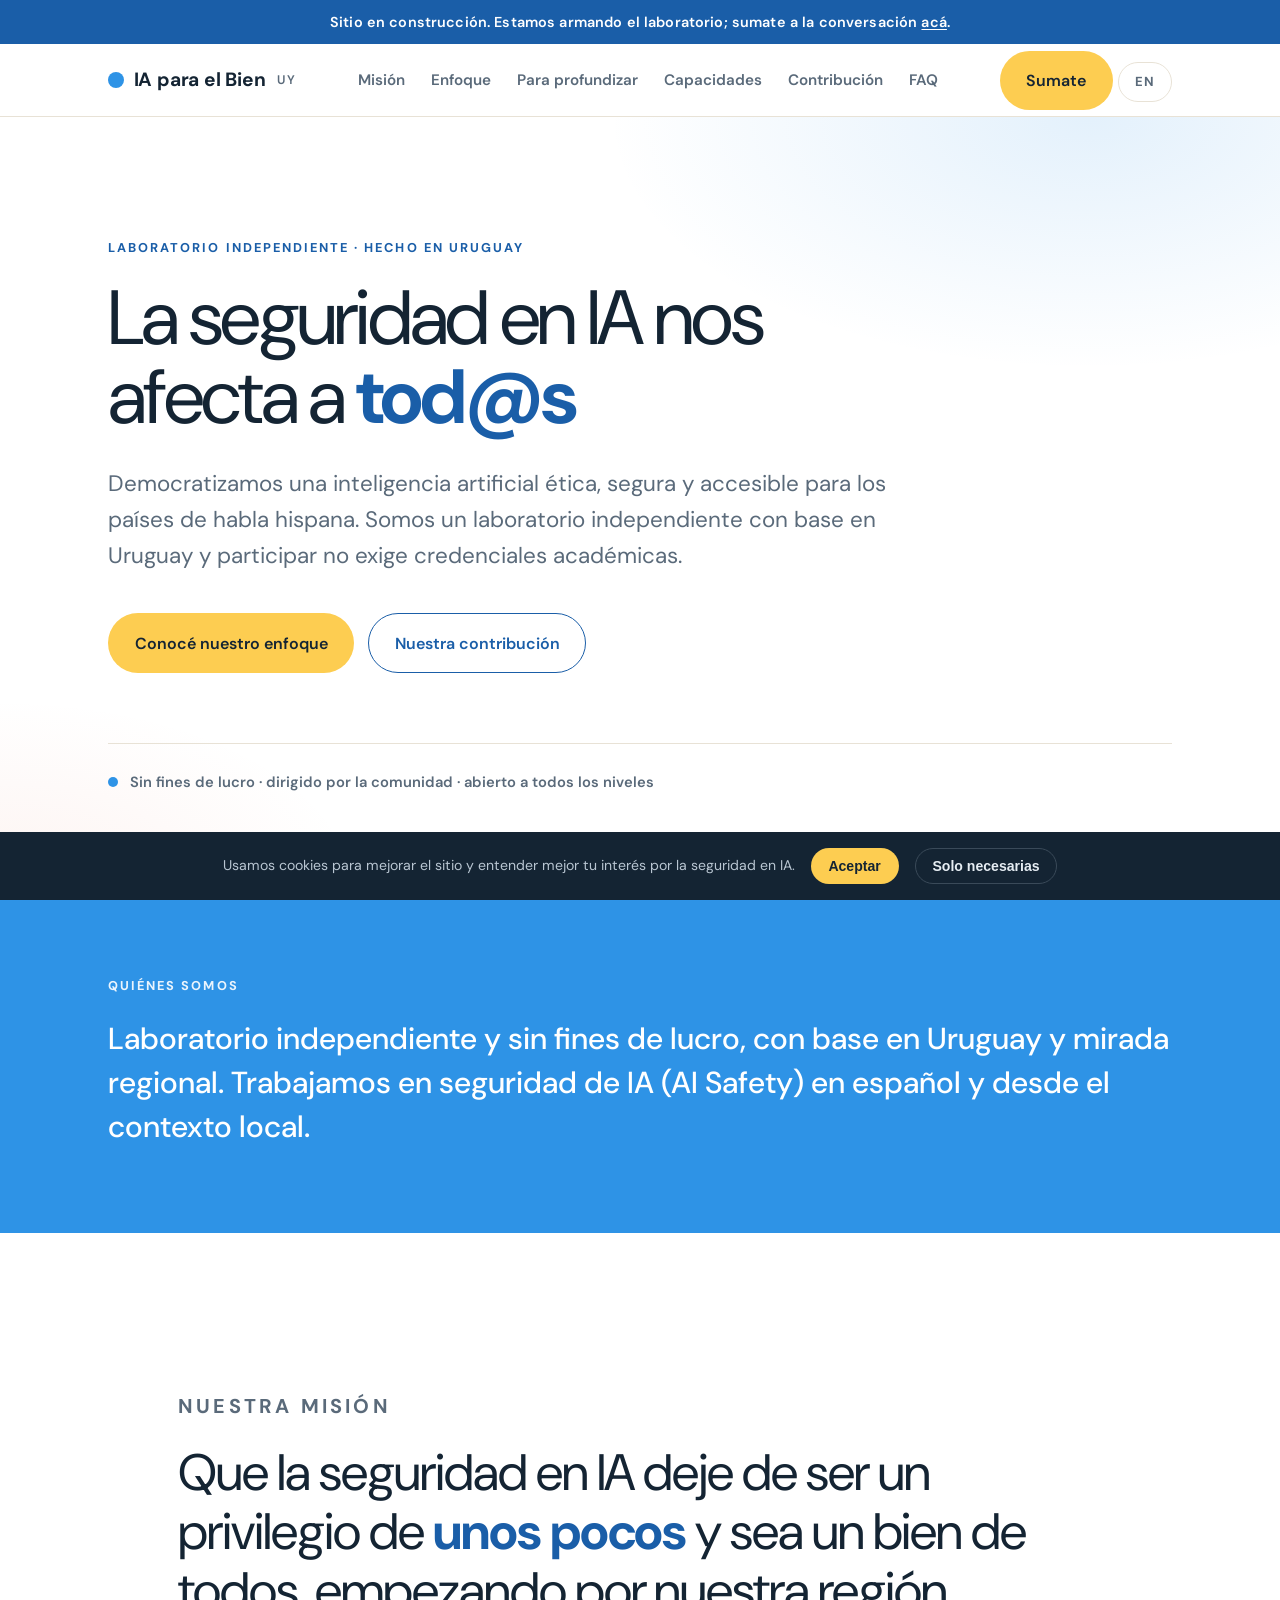
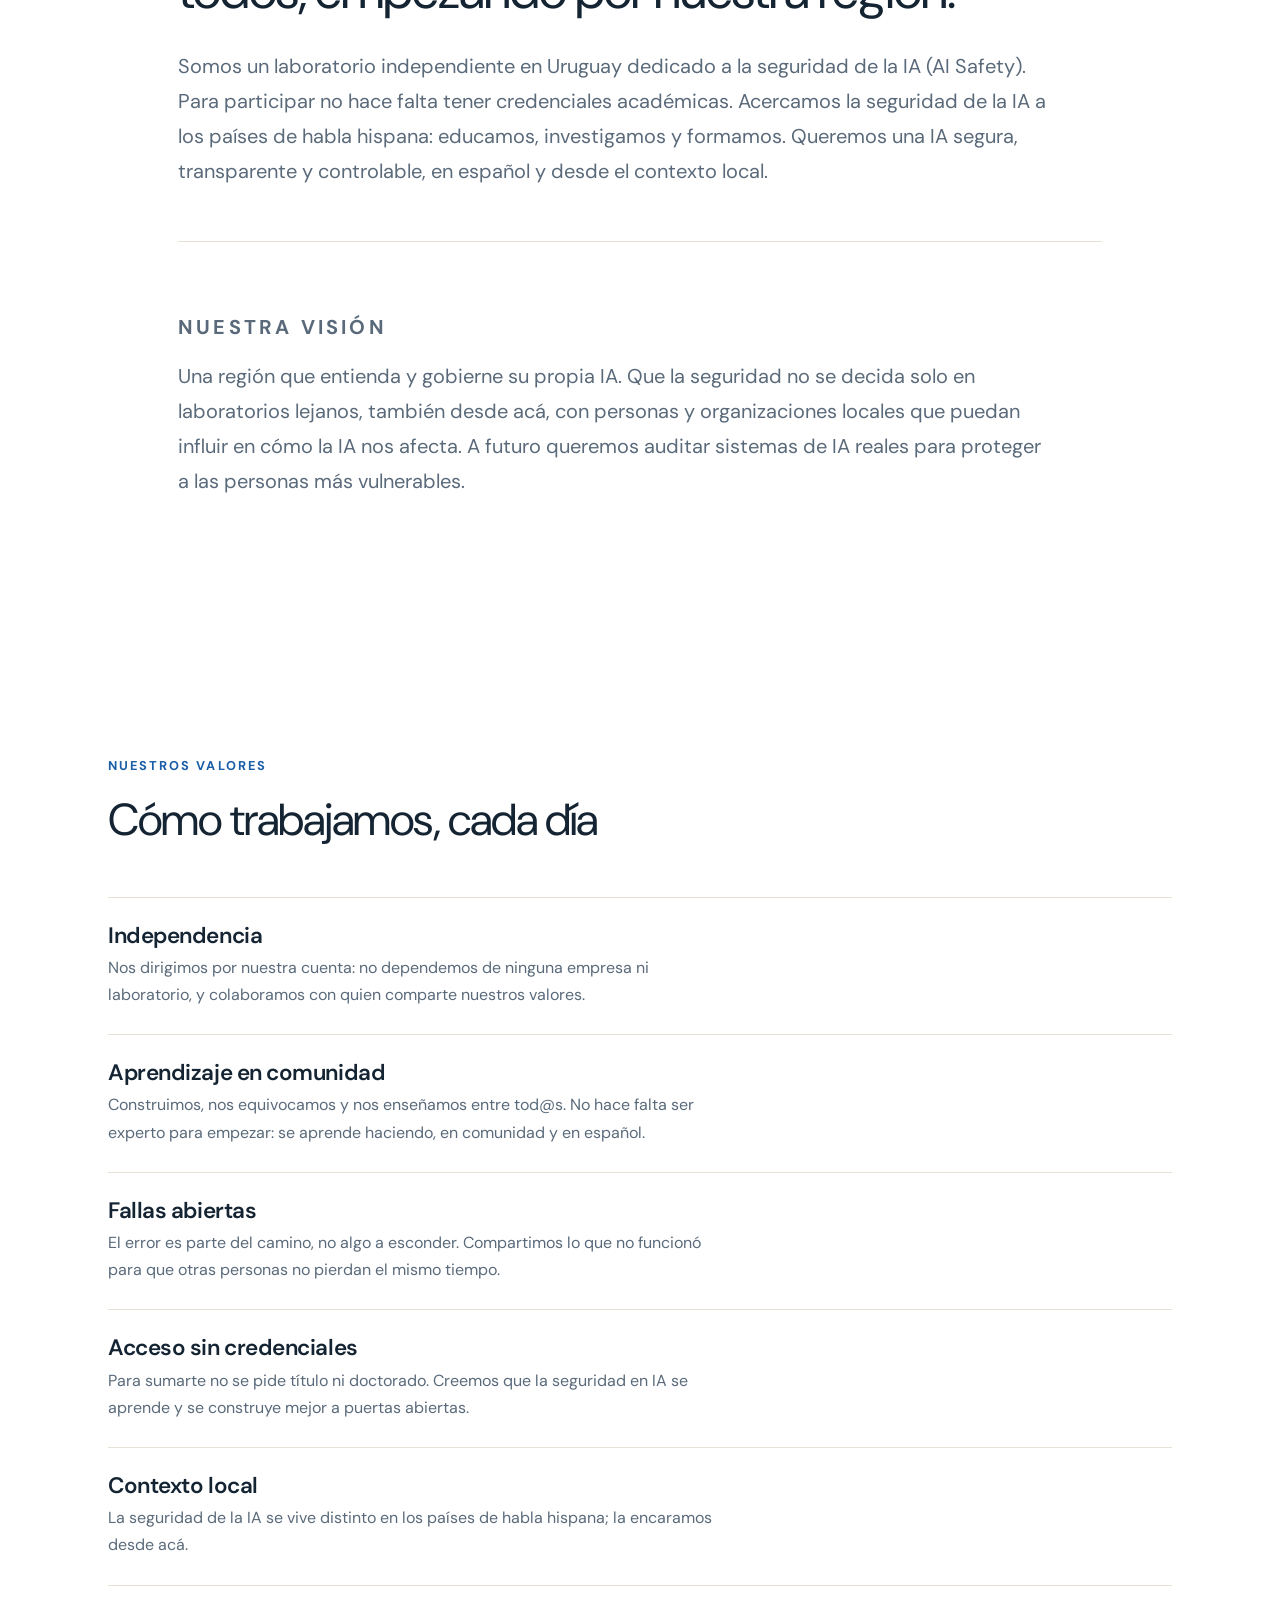
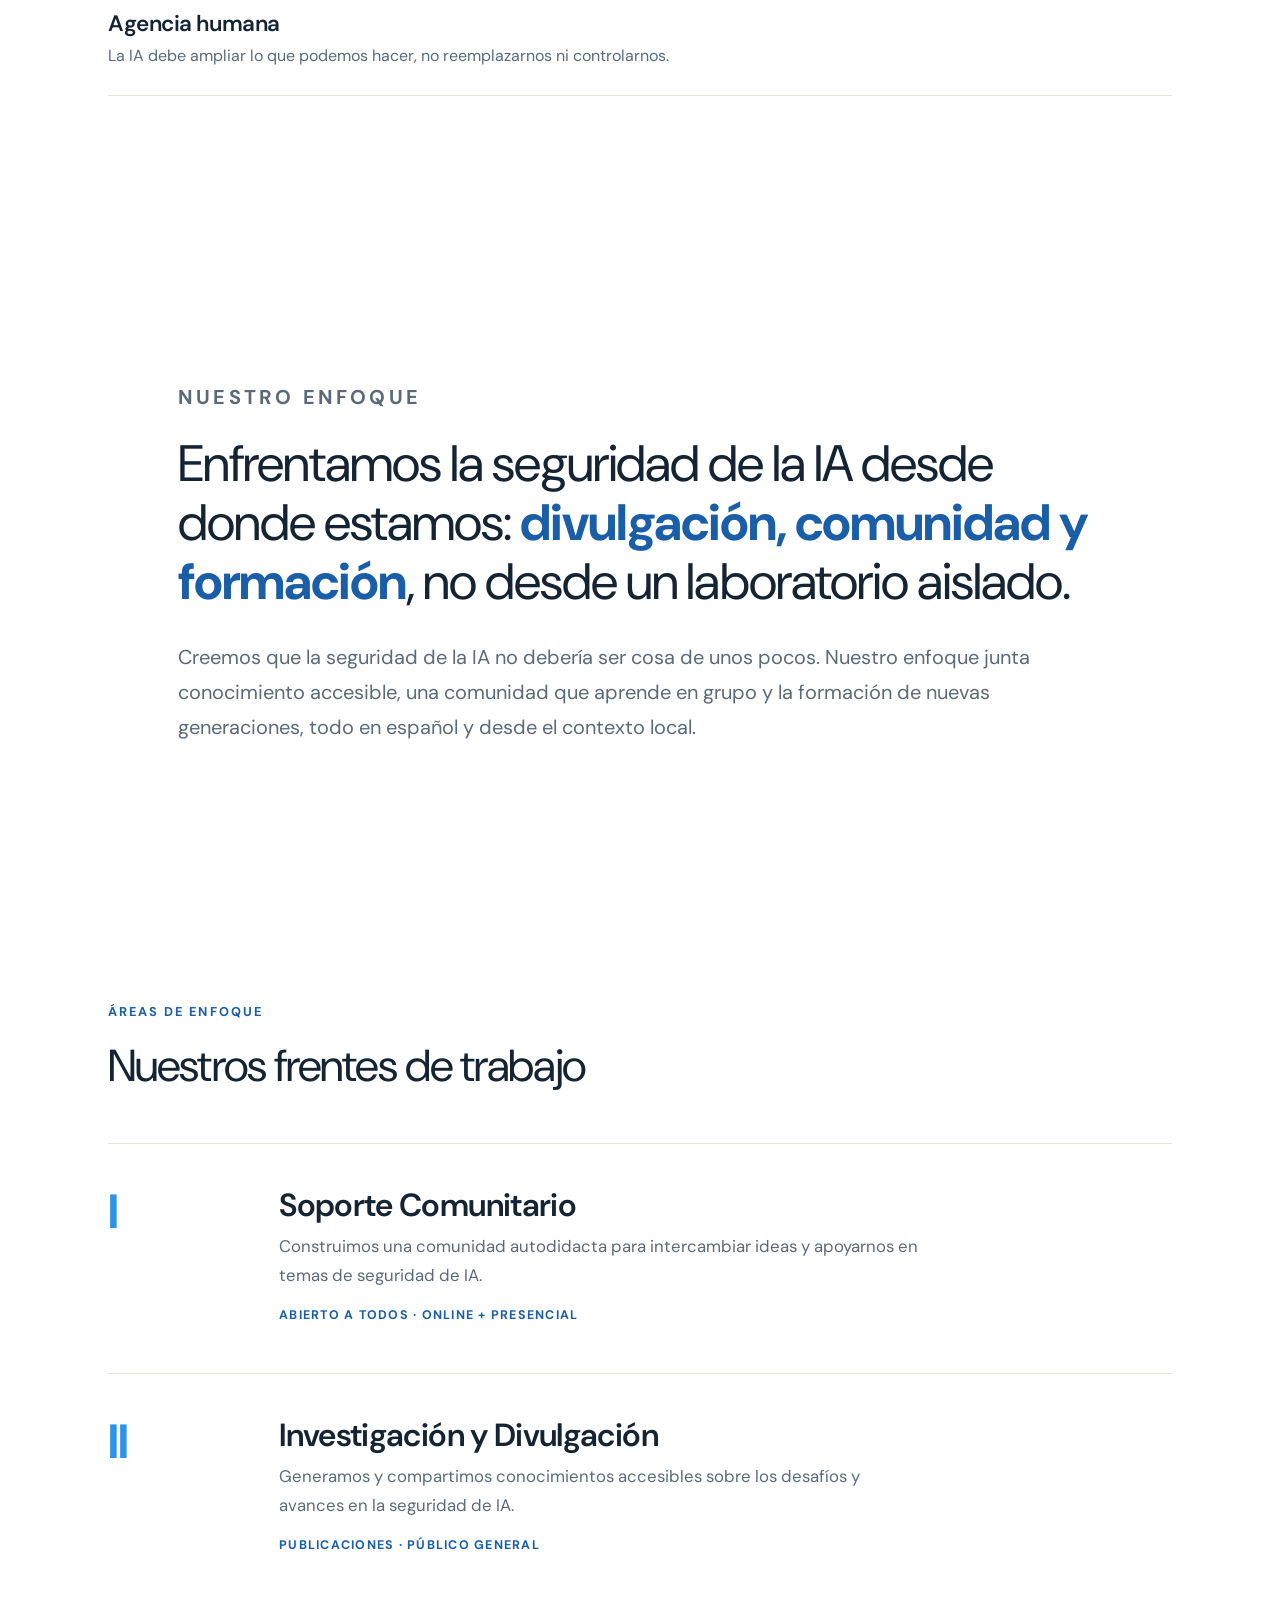
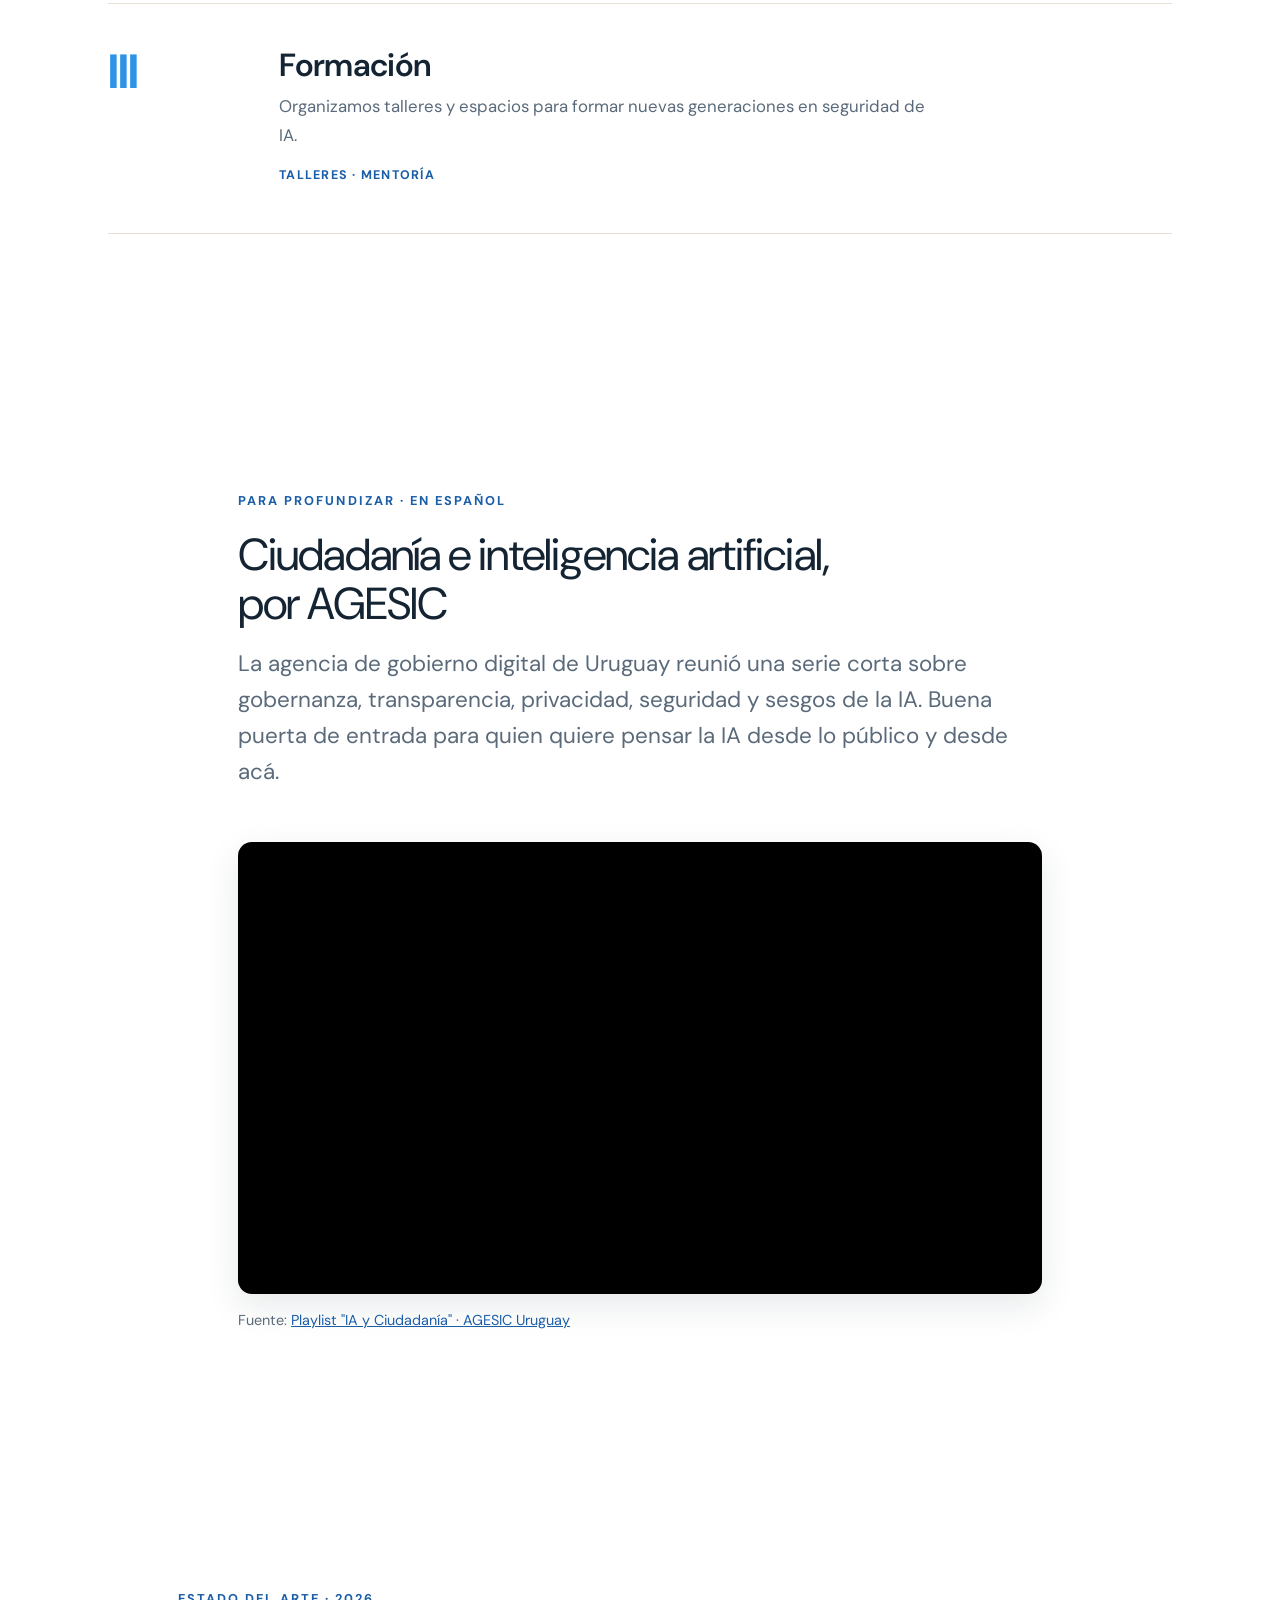
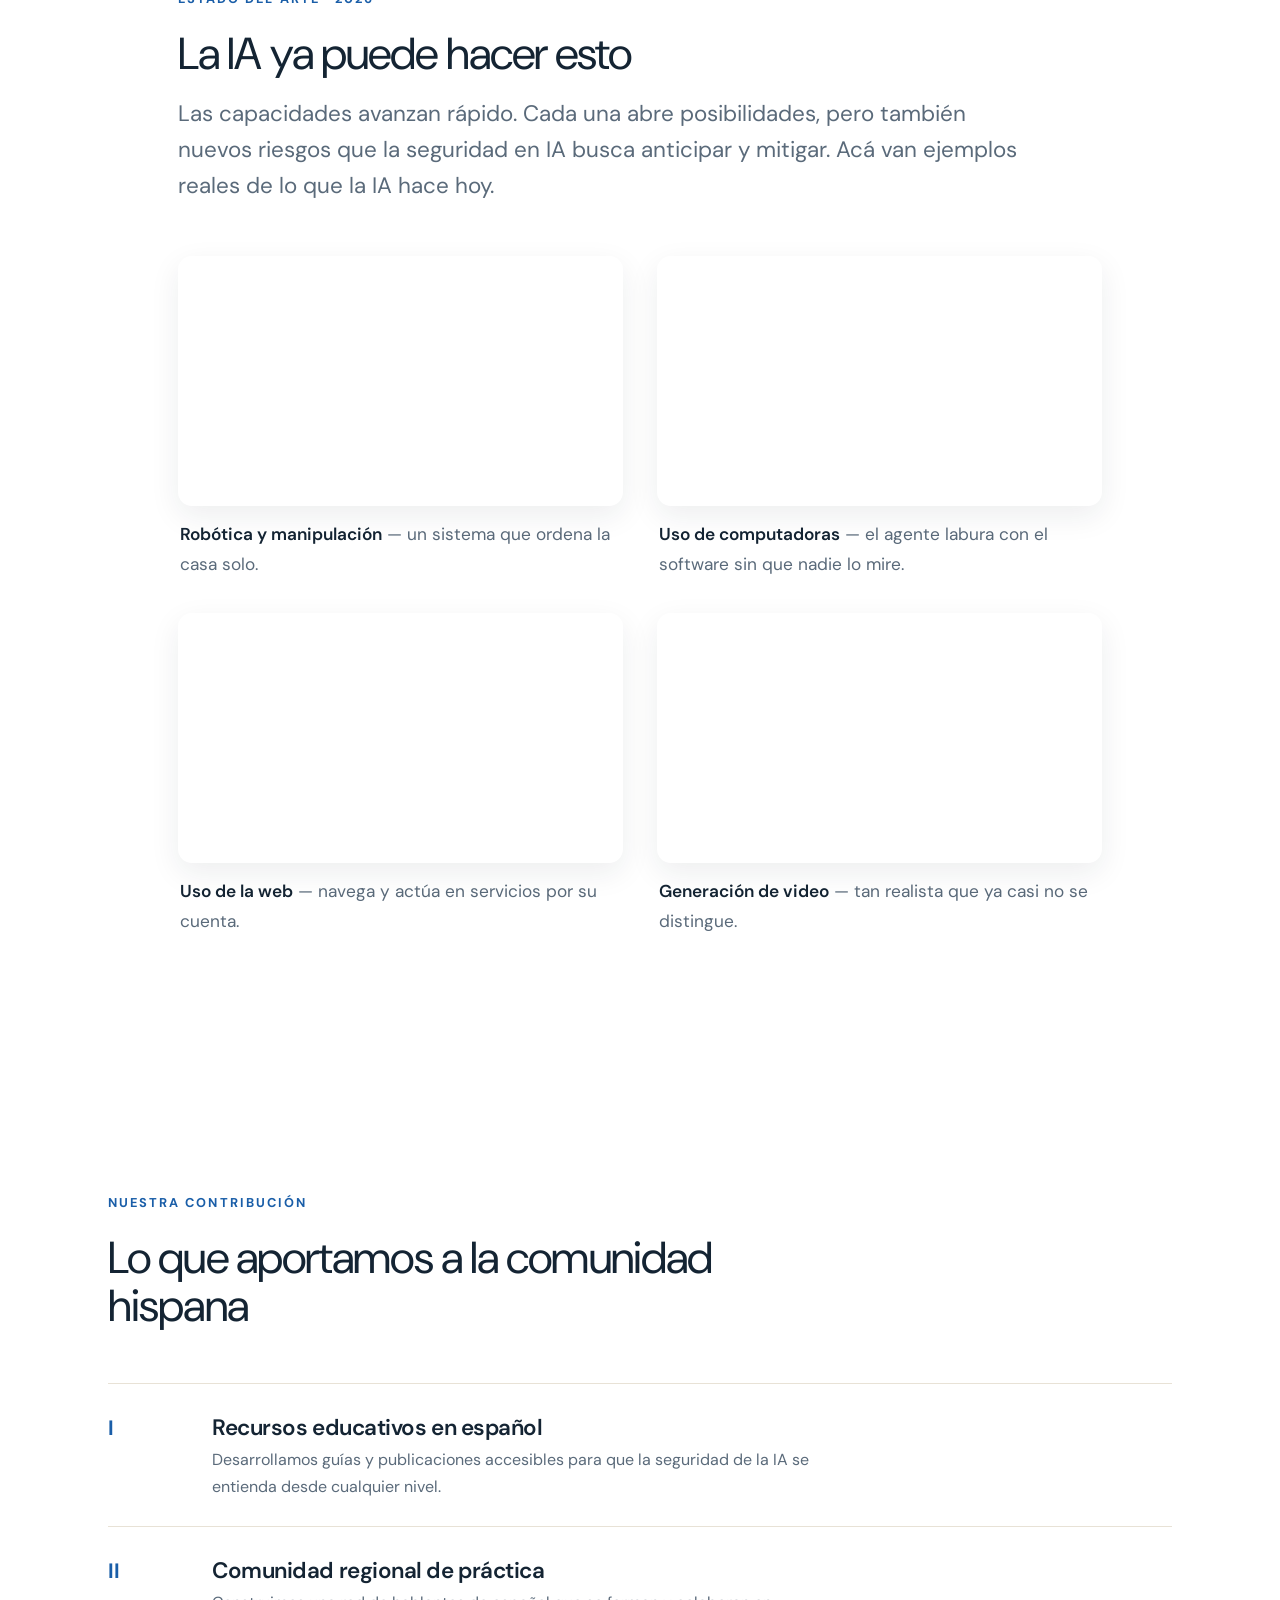
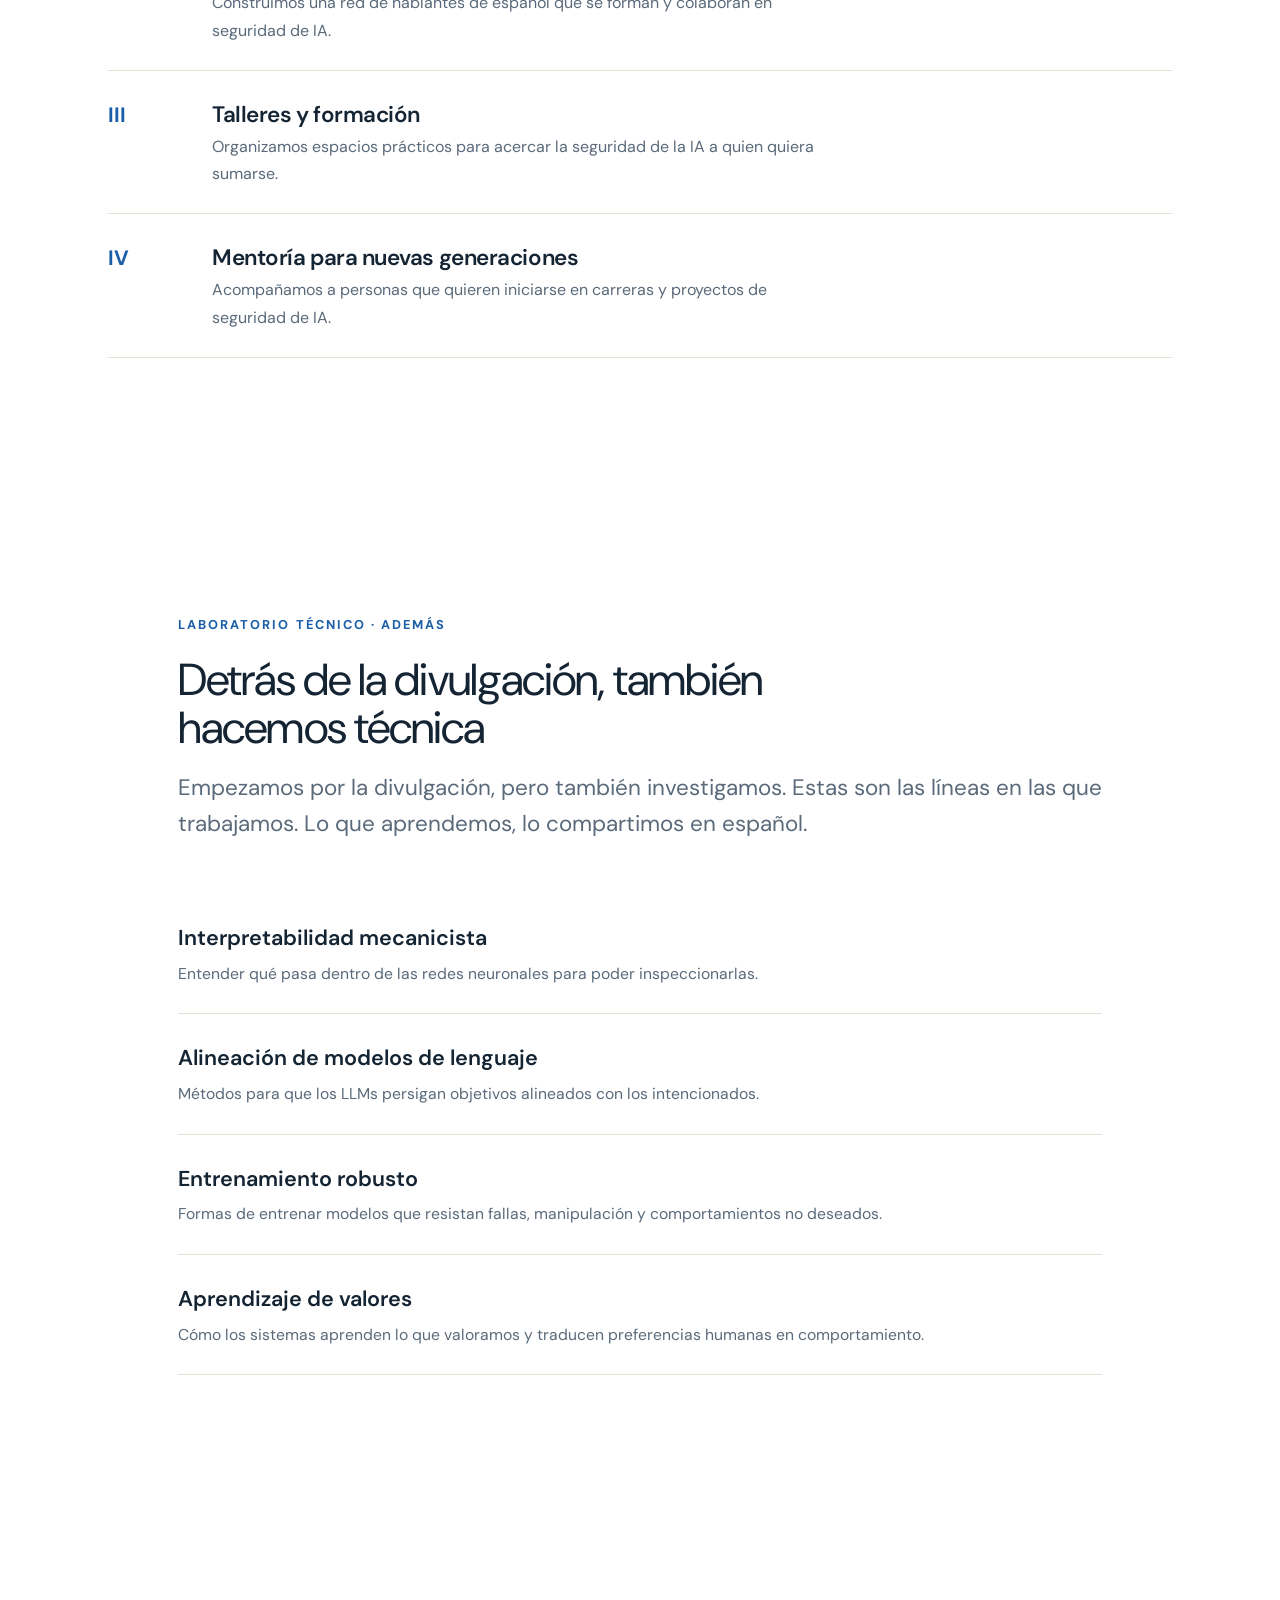
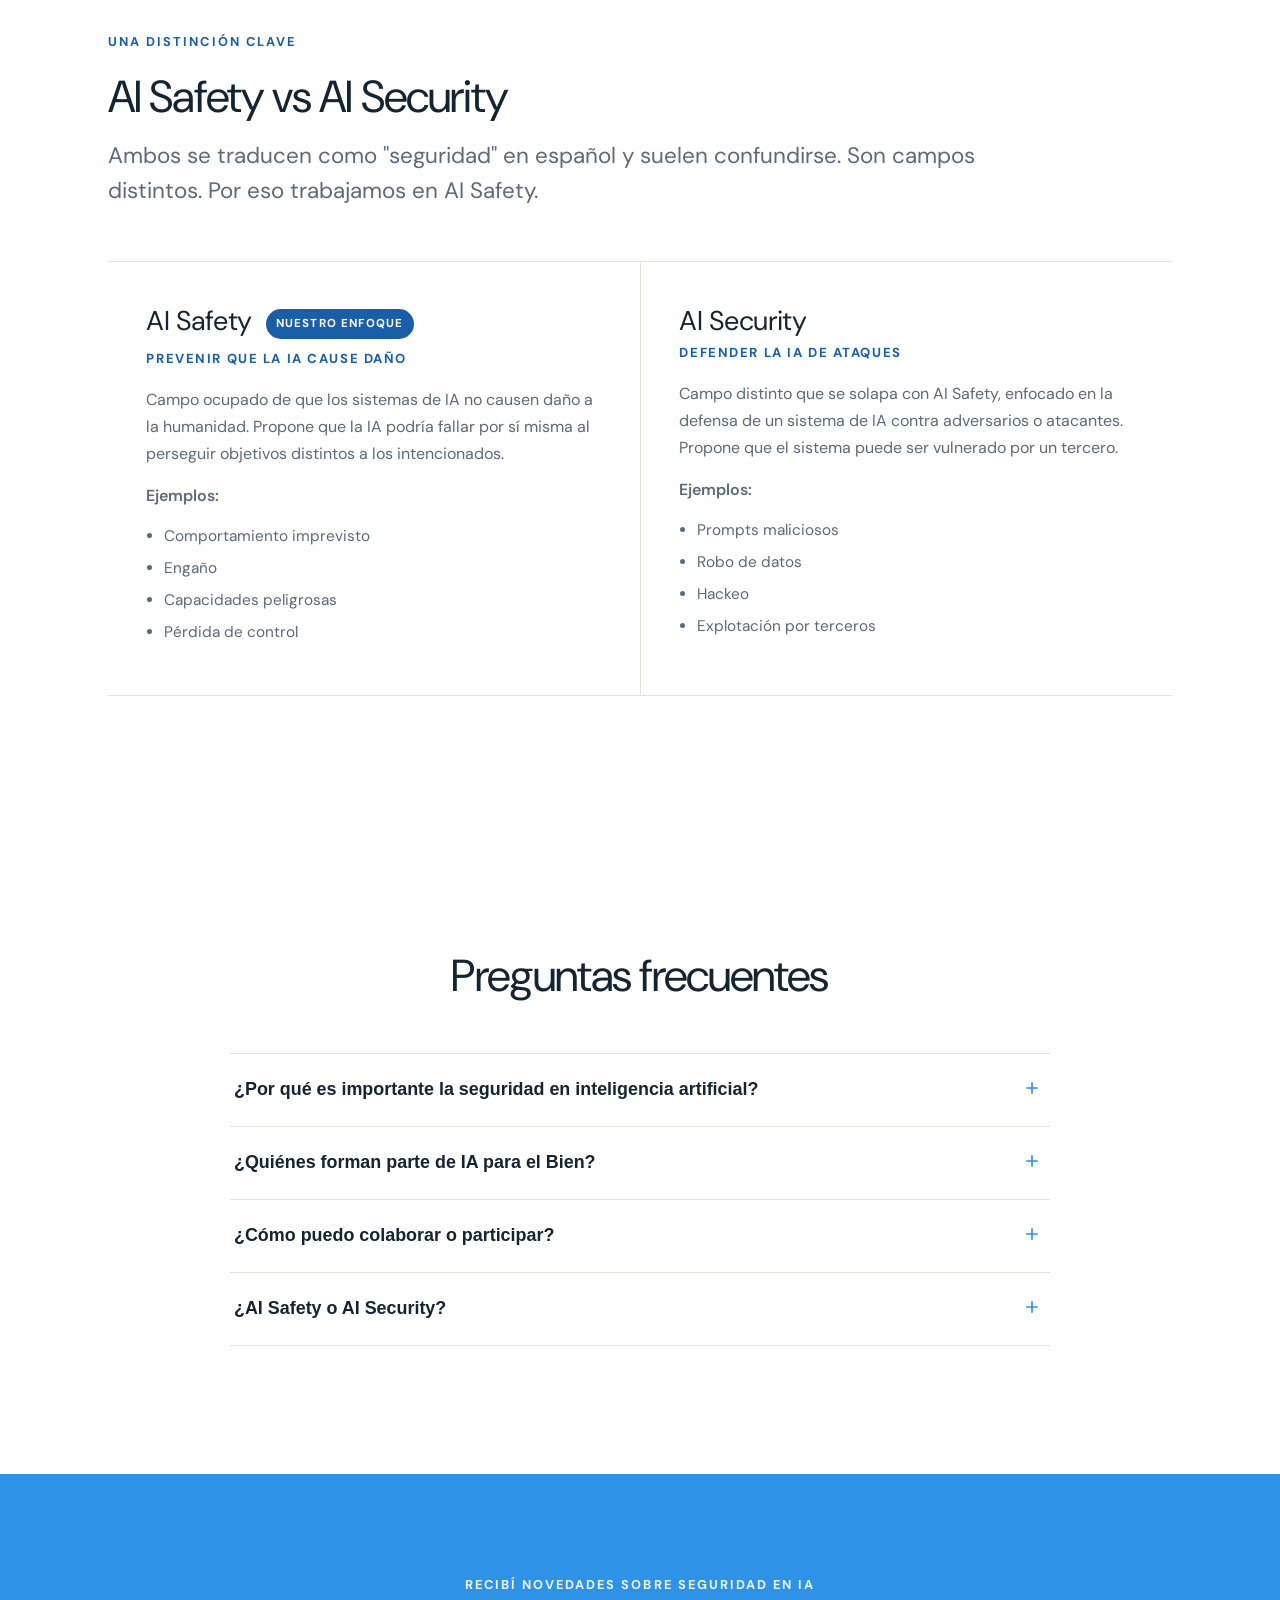
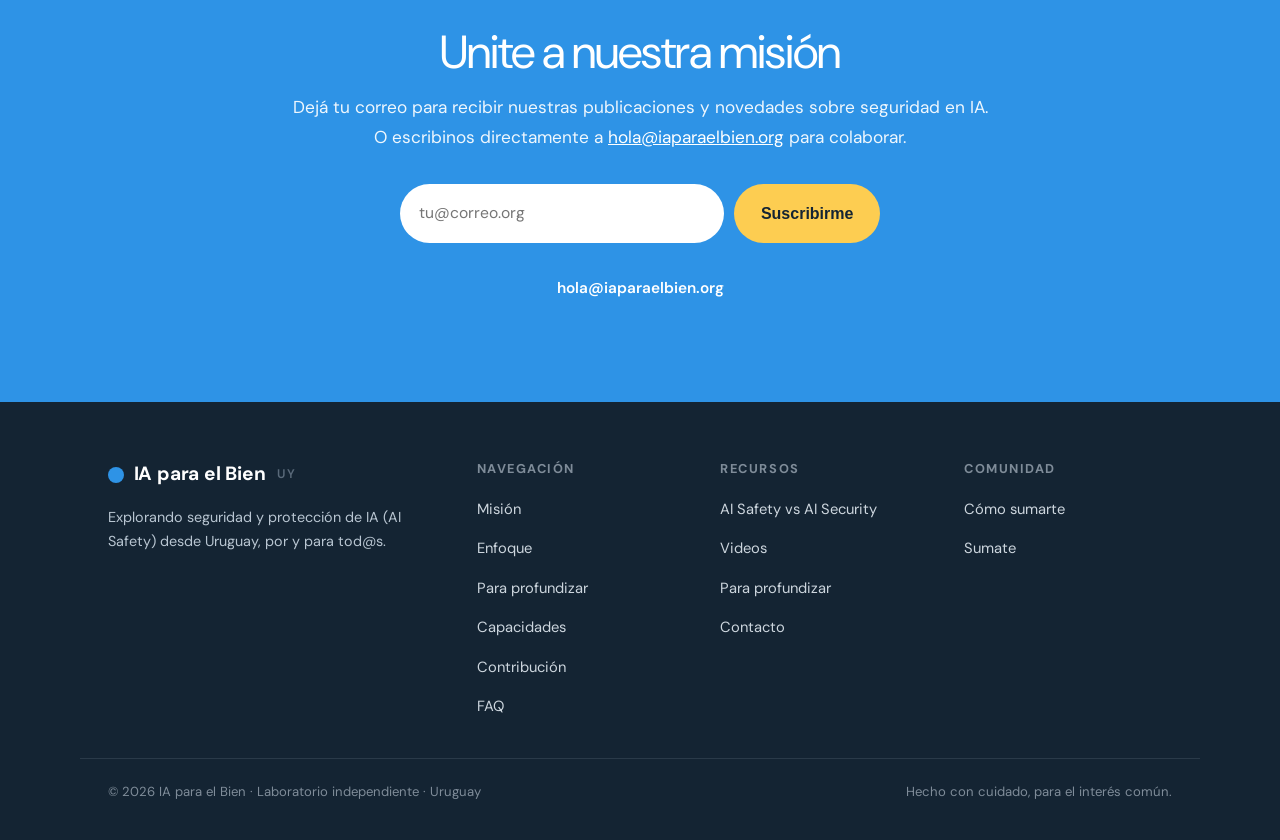
==== commit fd139fe9: "Reframe values: build-fail-learn-teach in community, low barrier" ====
--- a/index.html
+++ b/index.html
@@ -81,9 +81,10 @@
       <p class="kicker"><span lang="es">Nuestros valores</span><span lang="en">Our values</span></p>
       <h2 class="section-title" style="max-width:22ch"><span lang="es">Cómo trabajamos, cada día</span><span lang="en">How we work, every day</span></h2>
       <div class="steps-gap">
-        <div class="value"><div><h3><span lang="es">Independencia</span><span lang="en">Independence</span></h3><p><span lang="es">Nos dirigimos por nuestra cuenta: no dependemos de ninguna empresa ni laboratorio, pero colaboramos con quien comparte nuestros valores.</span><span lang="en">We steer ourselves: we depend on no company or lab, but we collaborate with those who share our values.</span></p></div></div>
-        <div class="value"><div><h3><span lang="es">Transparencia abierta</span><span lang="en">Open transparency</span></h3><p><span lang="es">Compartimos lo que aprendemos en español y de forma abierta.</span><span lang="en">We share what we learn, in Spanish and openly.</span></p></div></div>
-        <div class="value"><div><h3><span lang="es">Ciencia abierta</span><span lang="en">Open science</span></h3><p><span lang="es">Investigamos y publicamos de forma abierta; la técnica no es un privilegio, se aprende y se difunde.</span><span lang="en">We research and publish openly; technical skill is not a privilege, it is learned and shared.</span></p></div></div>
+        <div class="value"><div><h3><span lang="es">Independencia</span><span lang="en">Independence</span></h3><p><span lang="es">Nos dirigimos por nuestra cuenta: no dependemos de ninguna empresa ni laboratorio, y colaboramos con quien comparte nuestros valores.</span><span lang="en">We steer ourselves: we depend on no company or lab, and we collaborate with those who share our values.</span></p></div></div>
+        <div class="value"><div><h3><span lang="es">Aprendizaje en comunidad</span><span lang="en">Learning in community</span></h3><p><span lang="es">Construimos, nos equivocamos y nos enseñamos entre tod@s. No hace falta ser experto para empezar: se aprende haciendo, en comunidad y en español.</span><span lang="en">We build, we get it wrong, and we teach each other. You don't need to be an expert to start: we learn by doing, in community and in Spanish.</span></p></div></div>
+        <div class="value"><div><h3><span lang="es">Fallas abiertas</span><span lang="en">Failing openly</span></h3><p><span lang="es">El error es parte del camino, no algo a esconder. Compartimos lo que no funcionó para que otras personas no pierdan el mismo tiempo.</span><span lang="en">Failure is part of the path, not something to hide. We share what didn't work so others don't lose the same time.</span></p></div></div>
+        <div class="value"><div><h3><span lang="es">Acceso sin credenciales</span><span lang="en">No credentials required</span></h3><p><span lang="es">Para sumarte no se pide título ni doctorado. Creemos que la seguridad en IA se aprende y se construye mejor a puertas abiertas.</span><span lang="en">No degree or PhD needed to join. We believe AI safety is learned and built better with the doors open.</span></p></div></div>
         <div class="value"><div><h3><span lang="es">Contexto local</span><span lang="en">Local context</span></h3><p><span lang="es">La seguridad de la IA se vive distinto en los países de habla hispana; la encaramos desde acá.</span><span lang="en">AI safety is experienced differently in Spanish-speaking countries; we face it from here.</span></p></div></div>
         <div class="value"><div><h3><span lang="es">Agencia humana</span><span lang="en">Human agency</span></h3><p><span lang="es">La IA debe ampliar lo que podemos hacer, no reemplazarnos ni controlarnos.</span><span lang="en">AI should expand what we can do, not replace or control us.</span></p></div></div>
       </div>
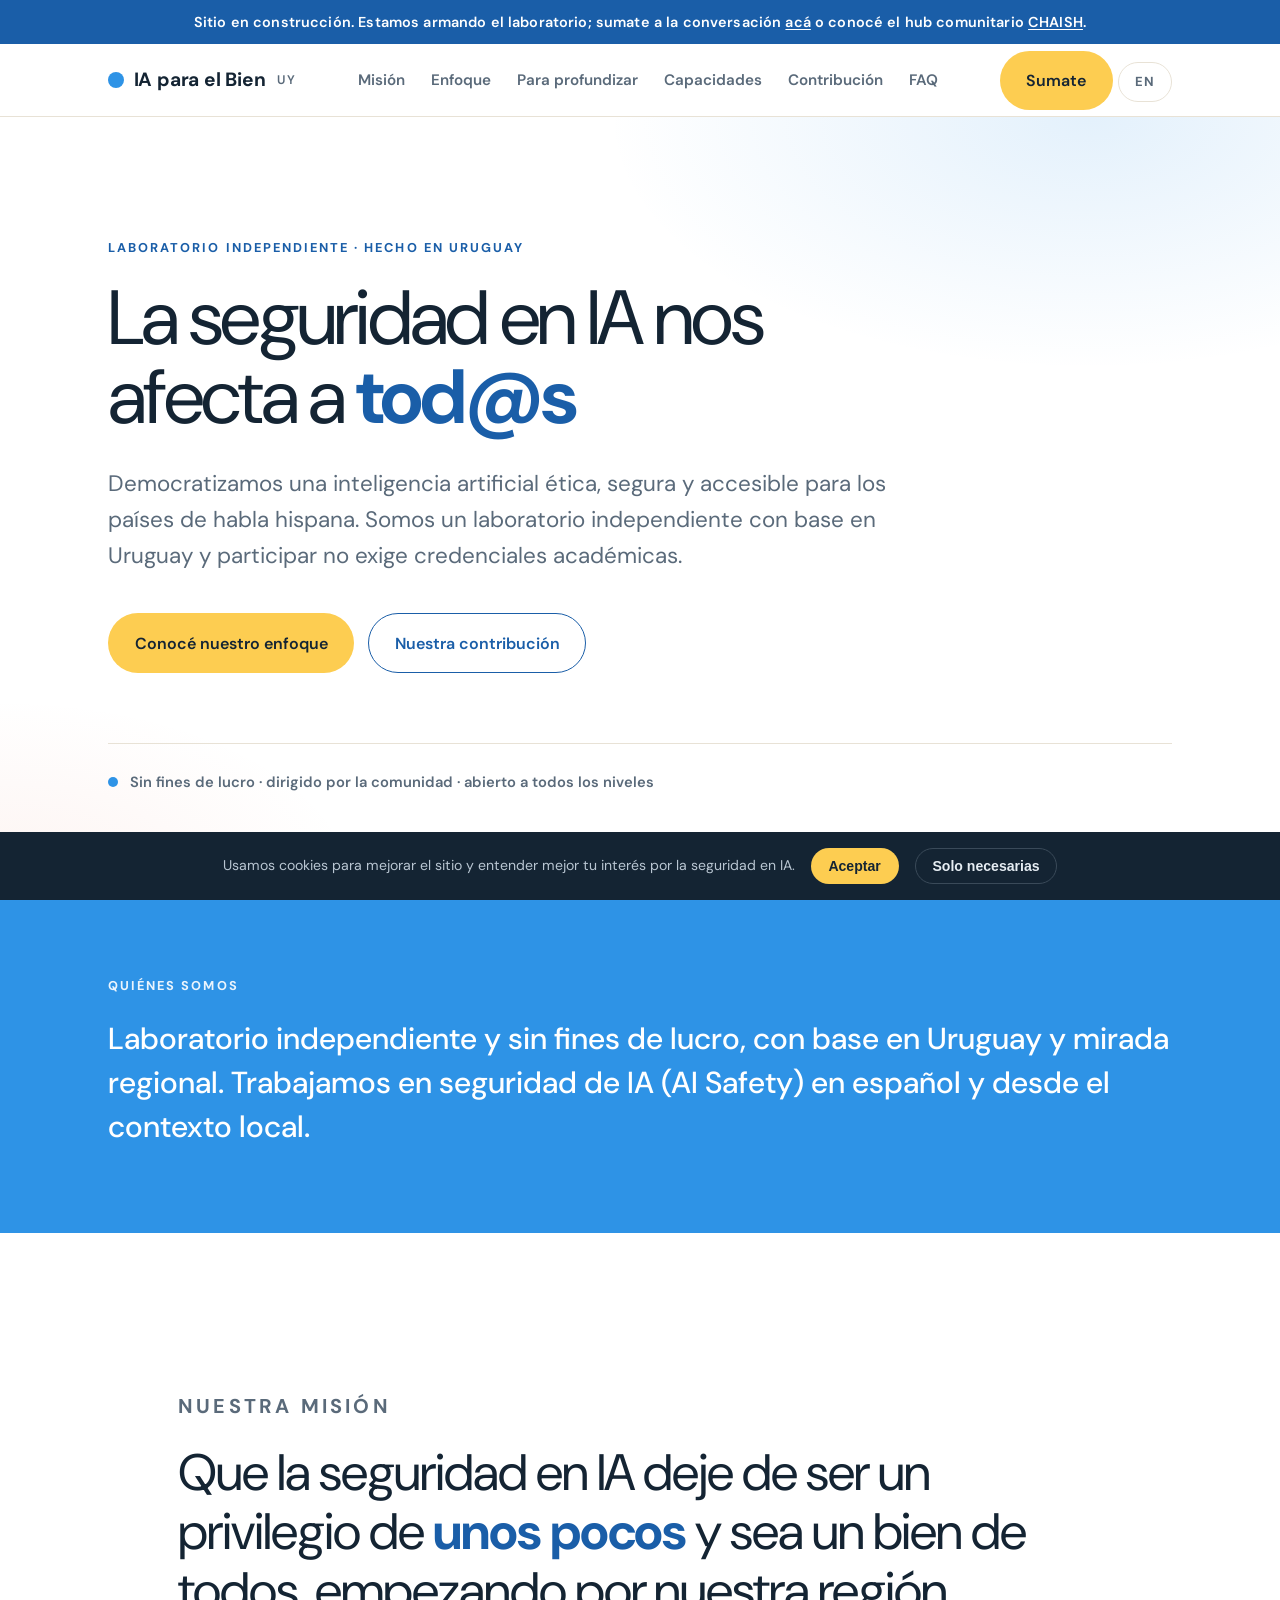
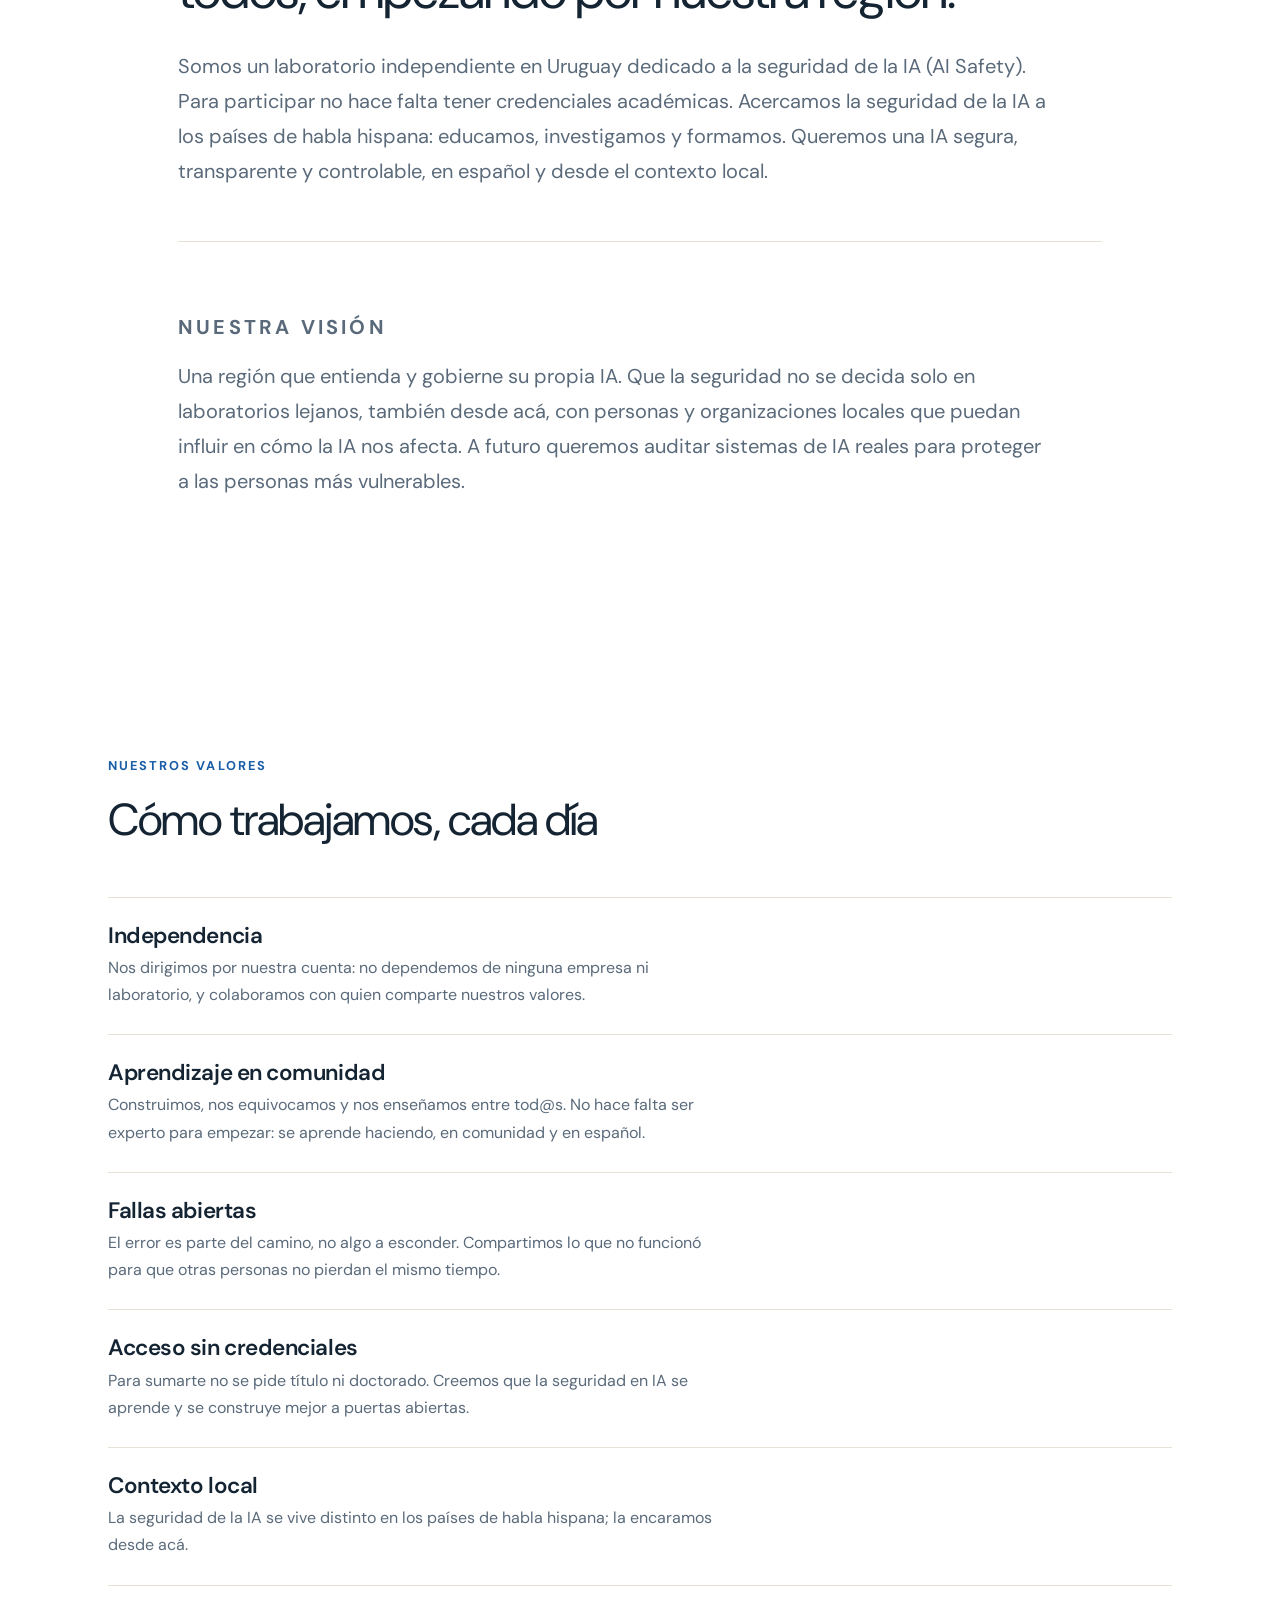
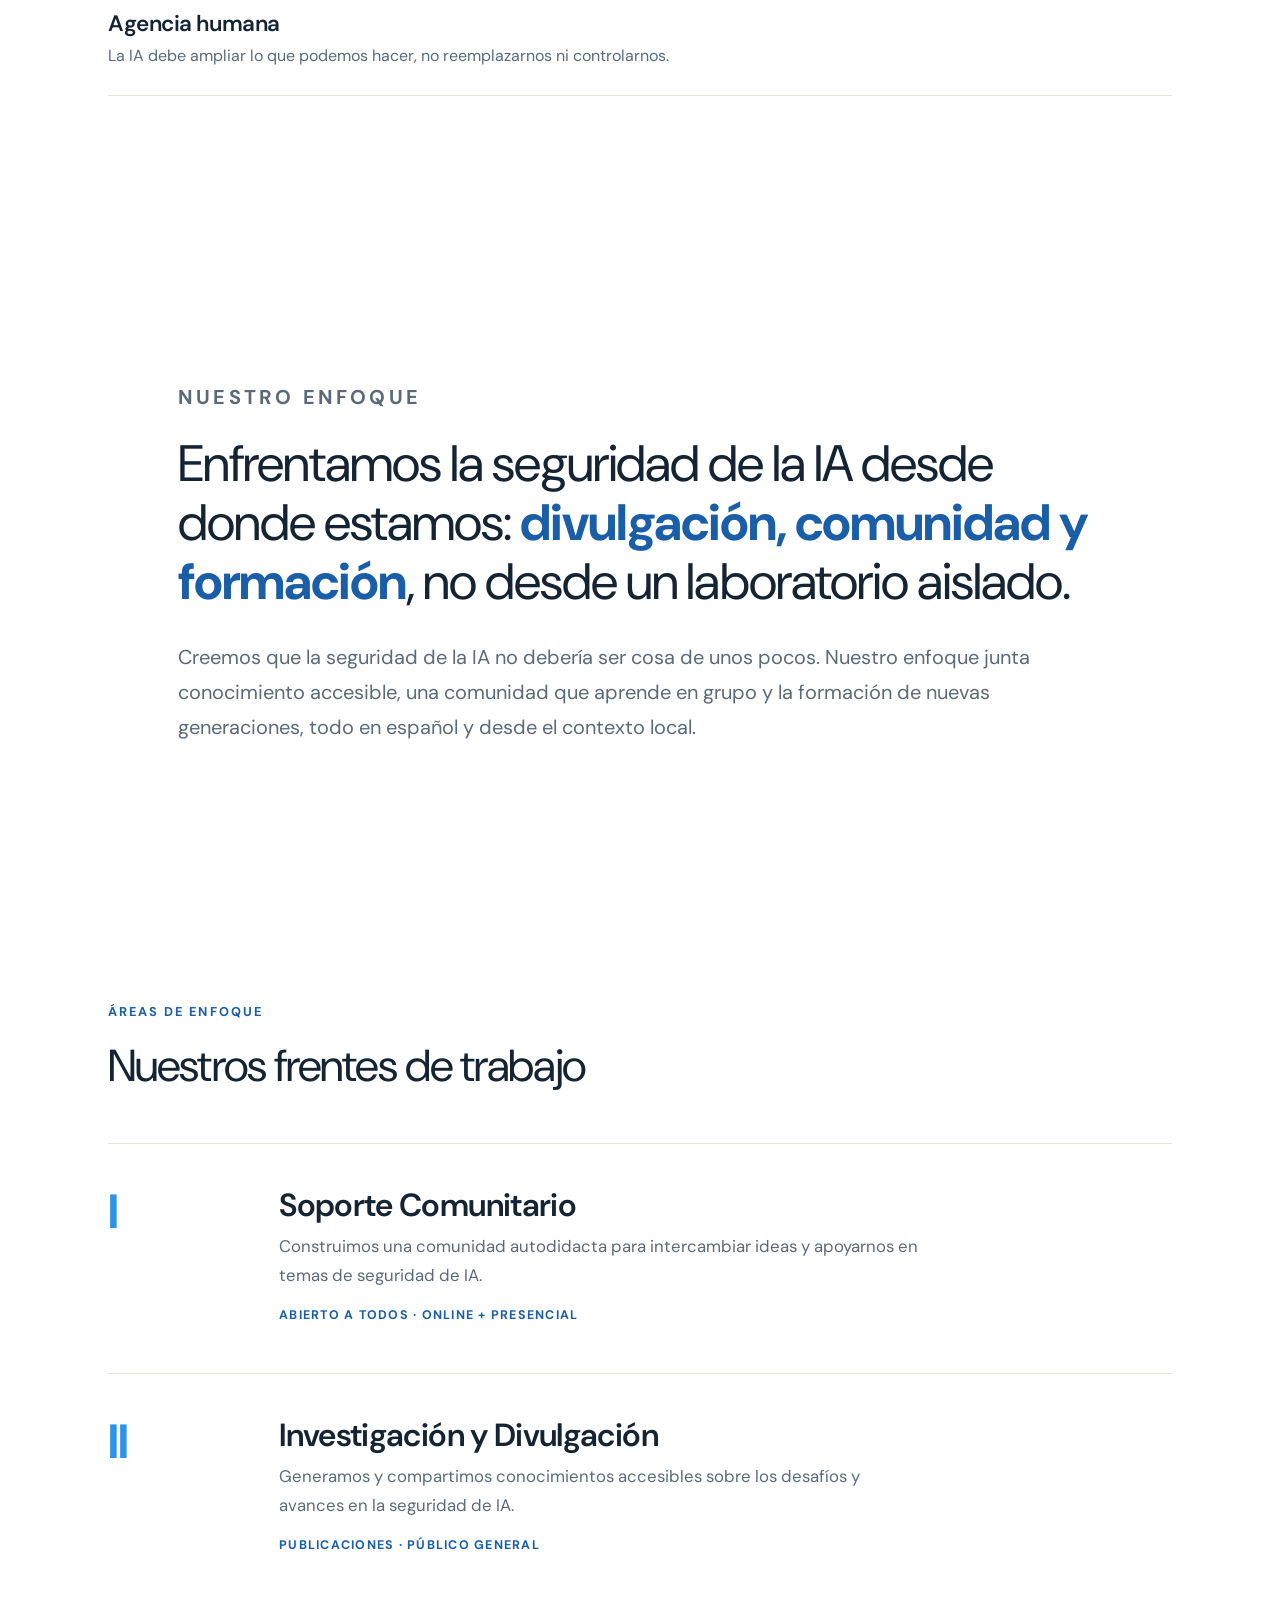
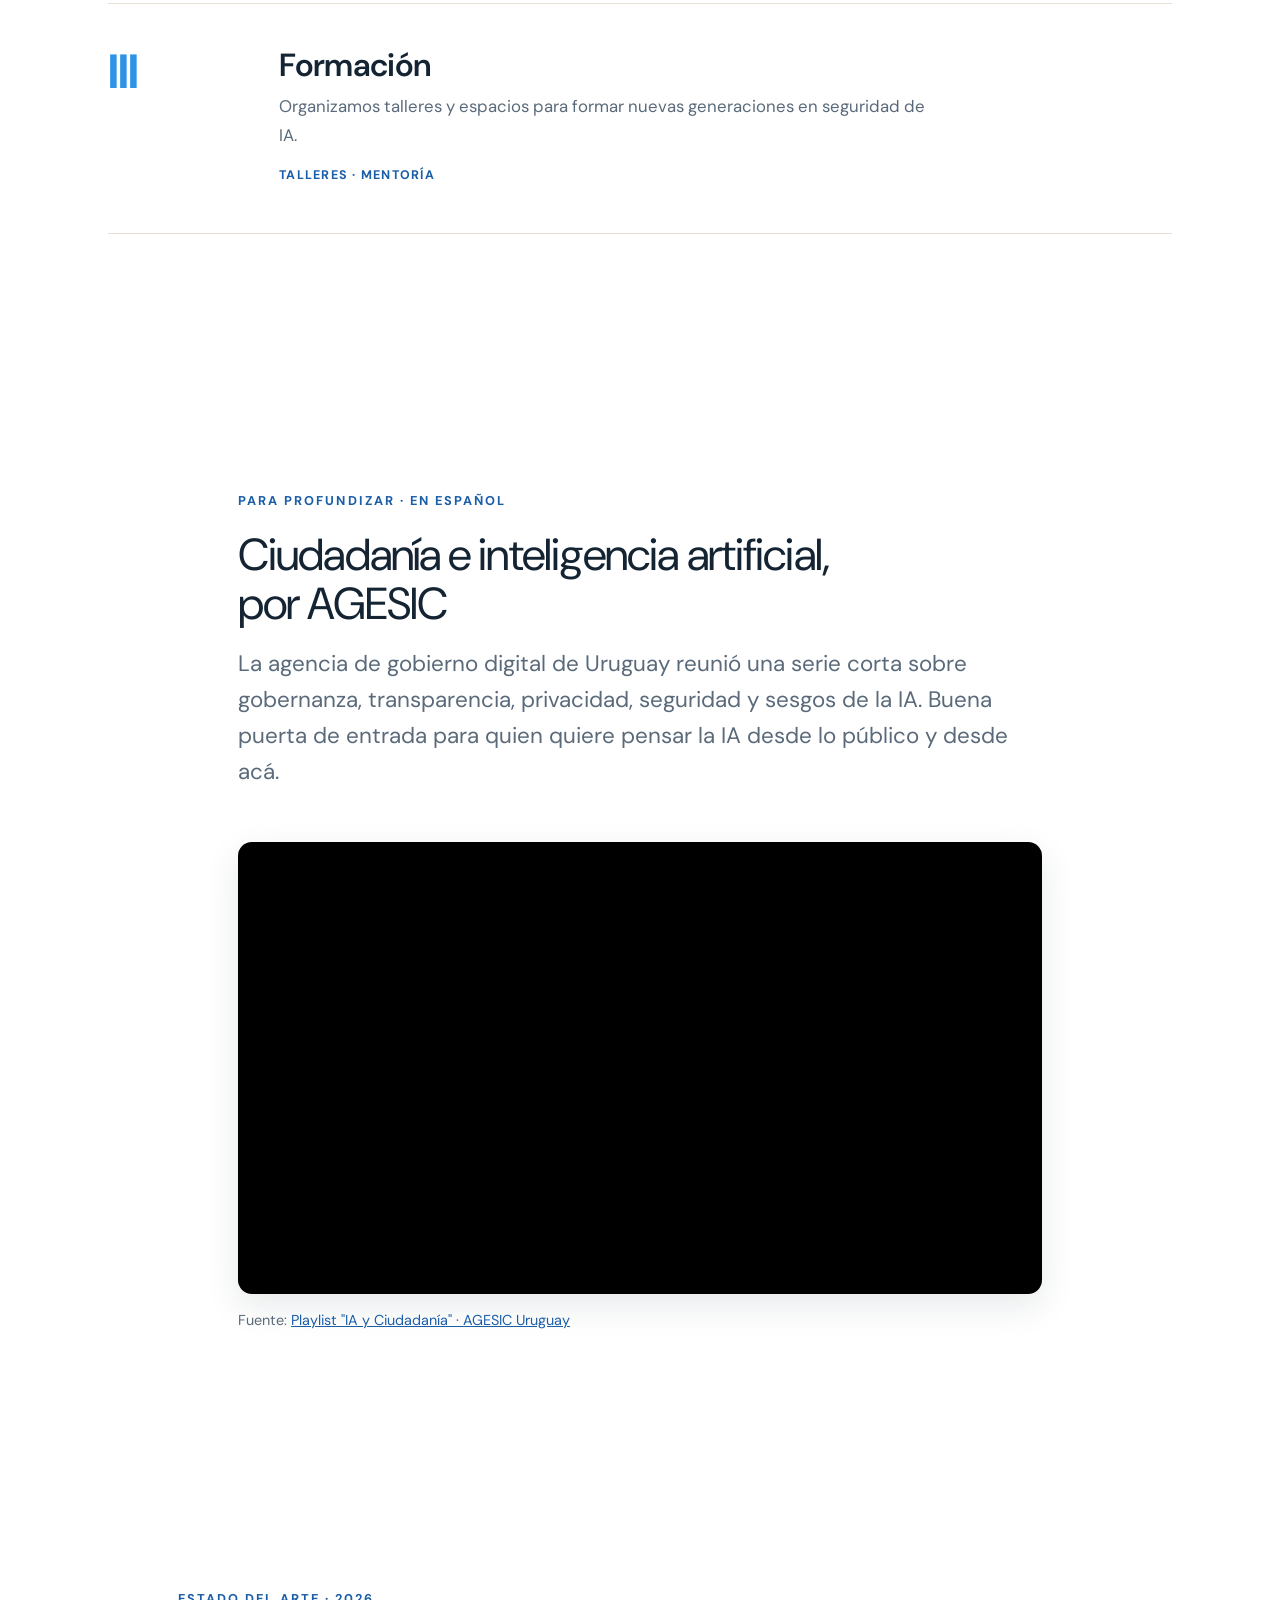
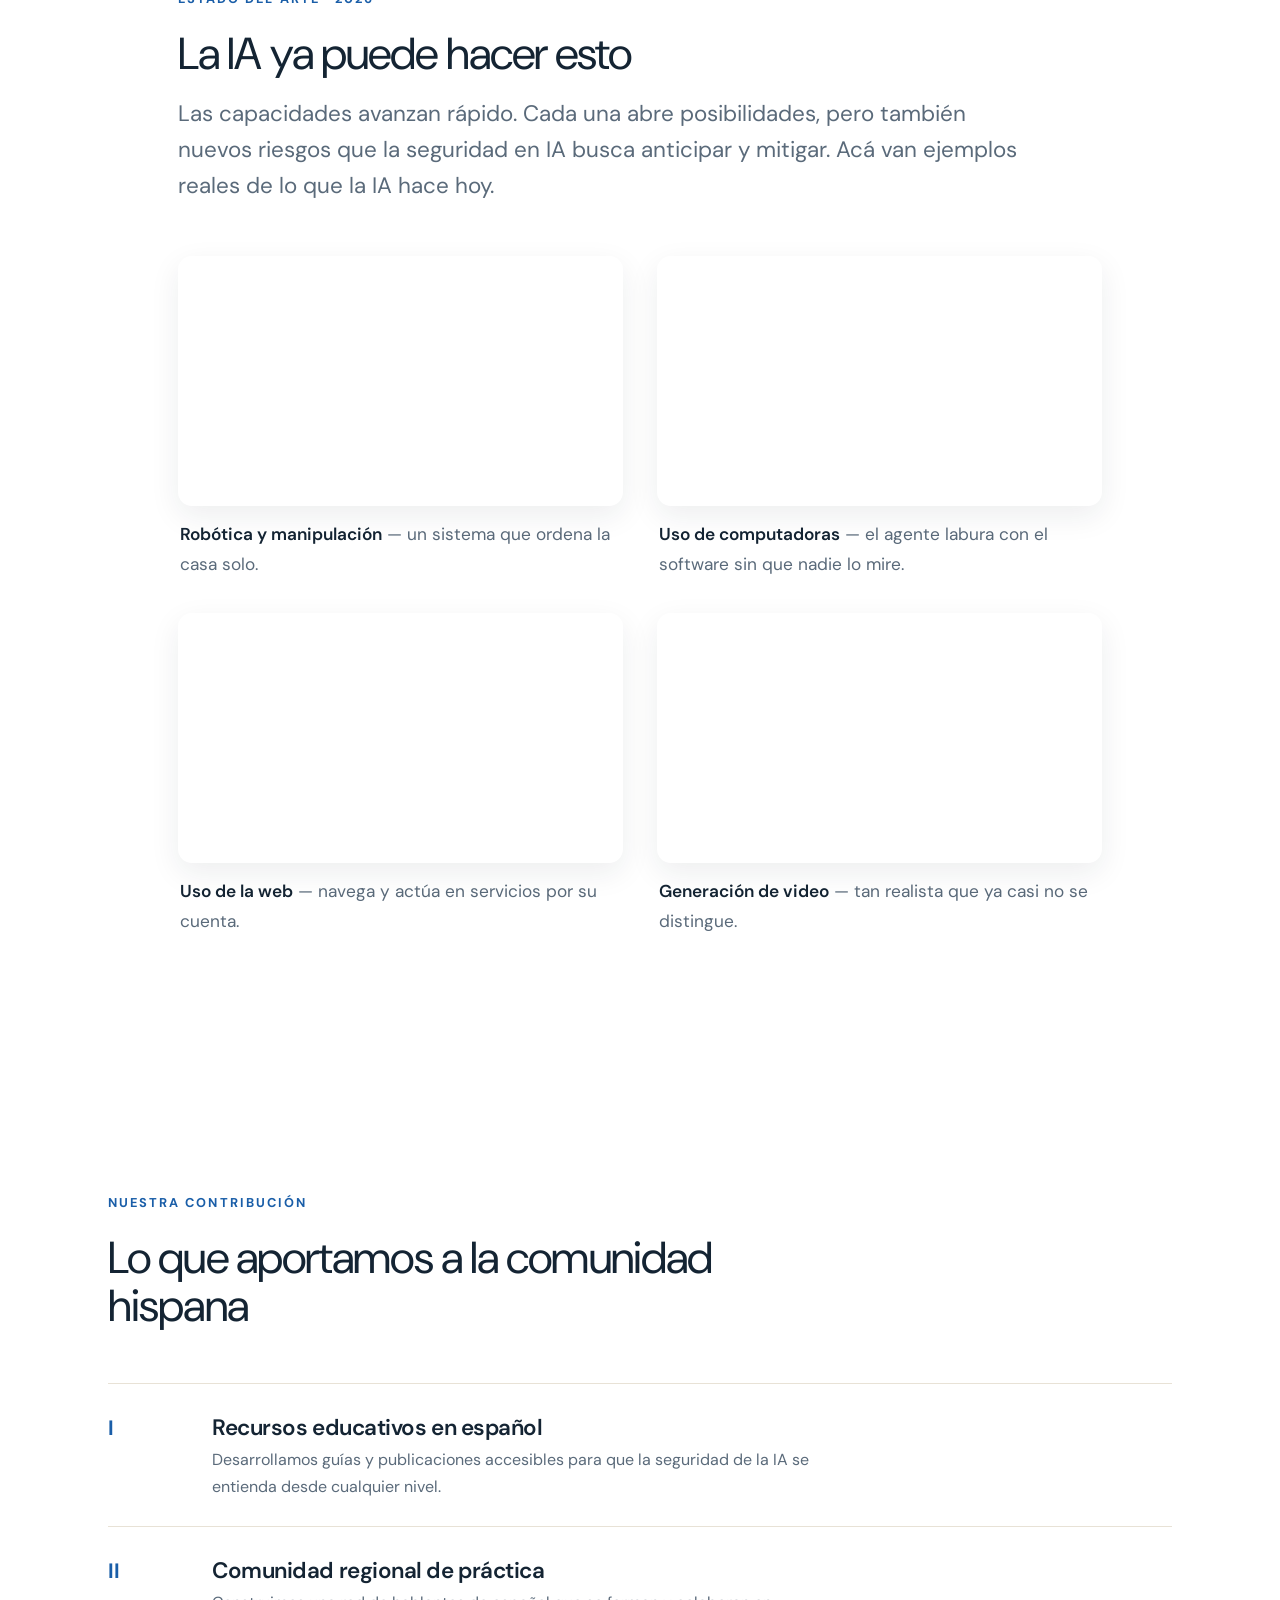
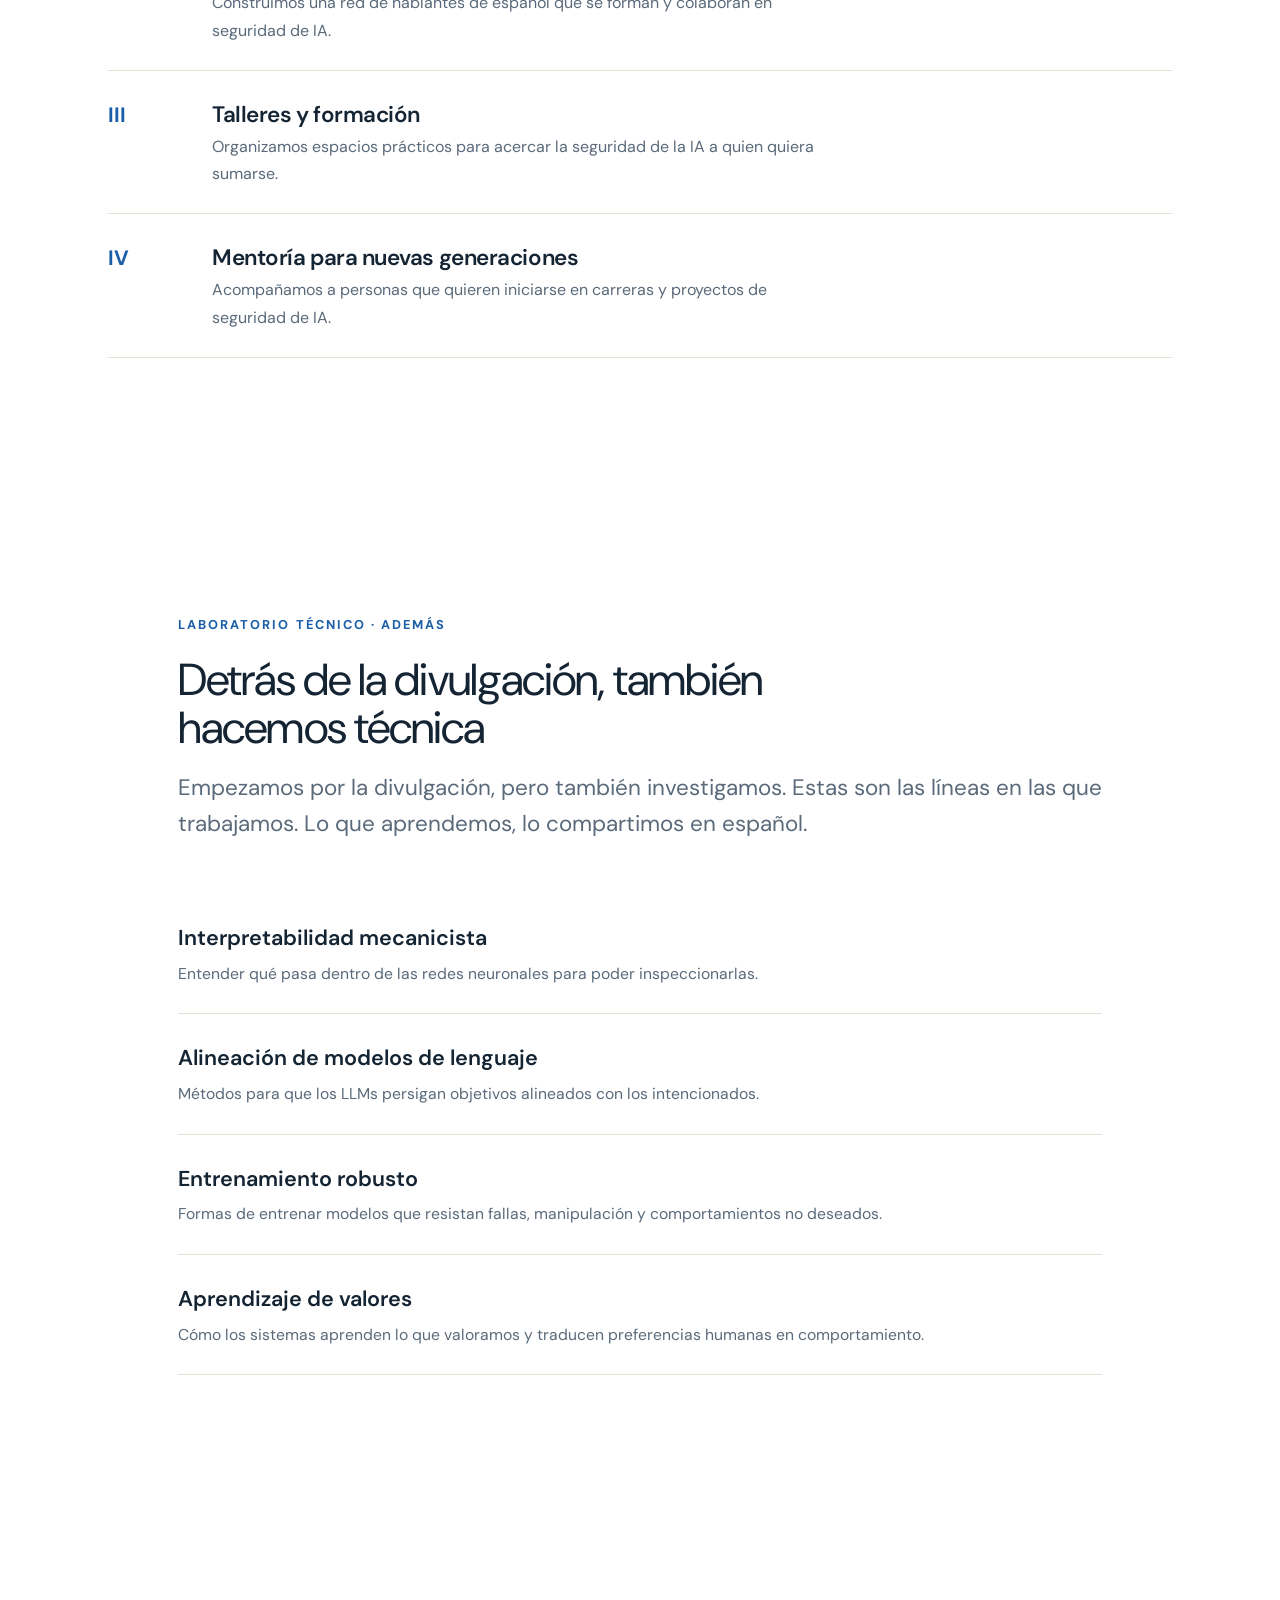
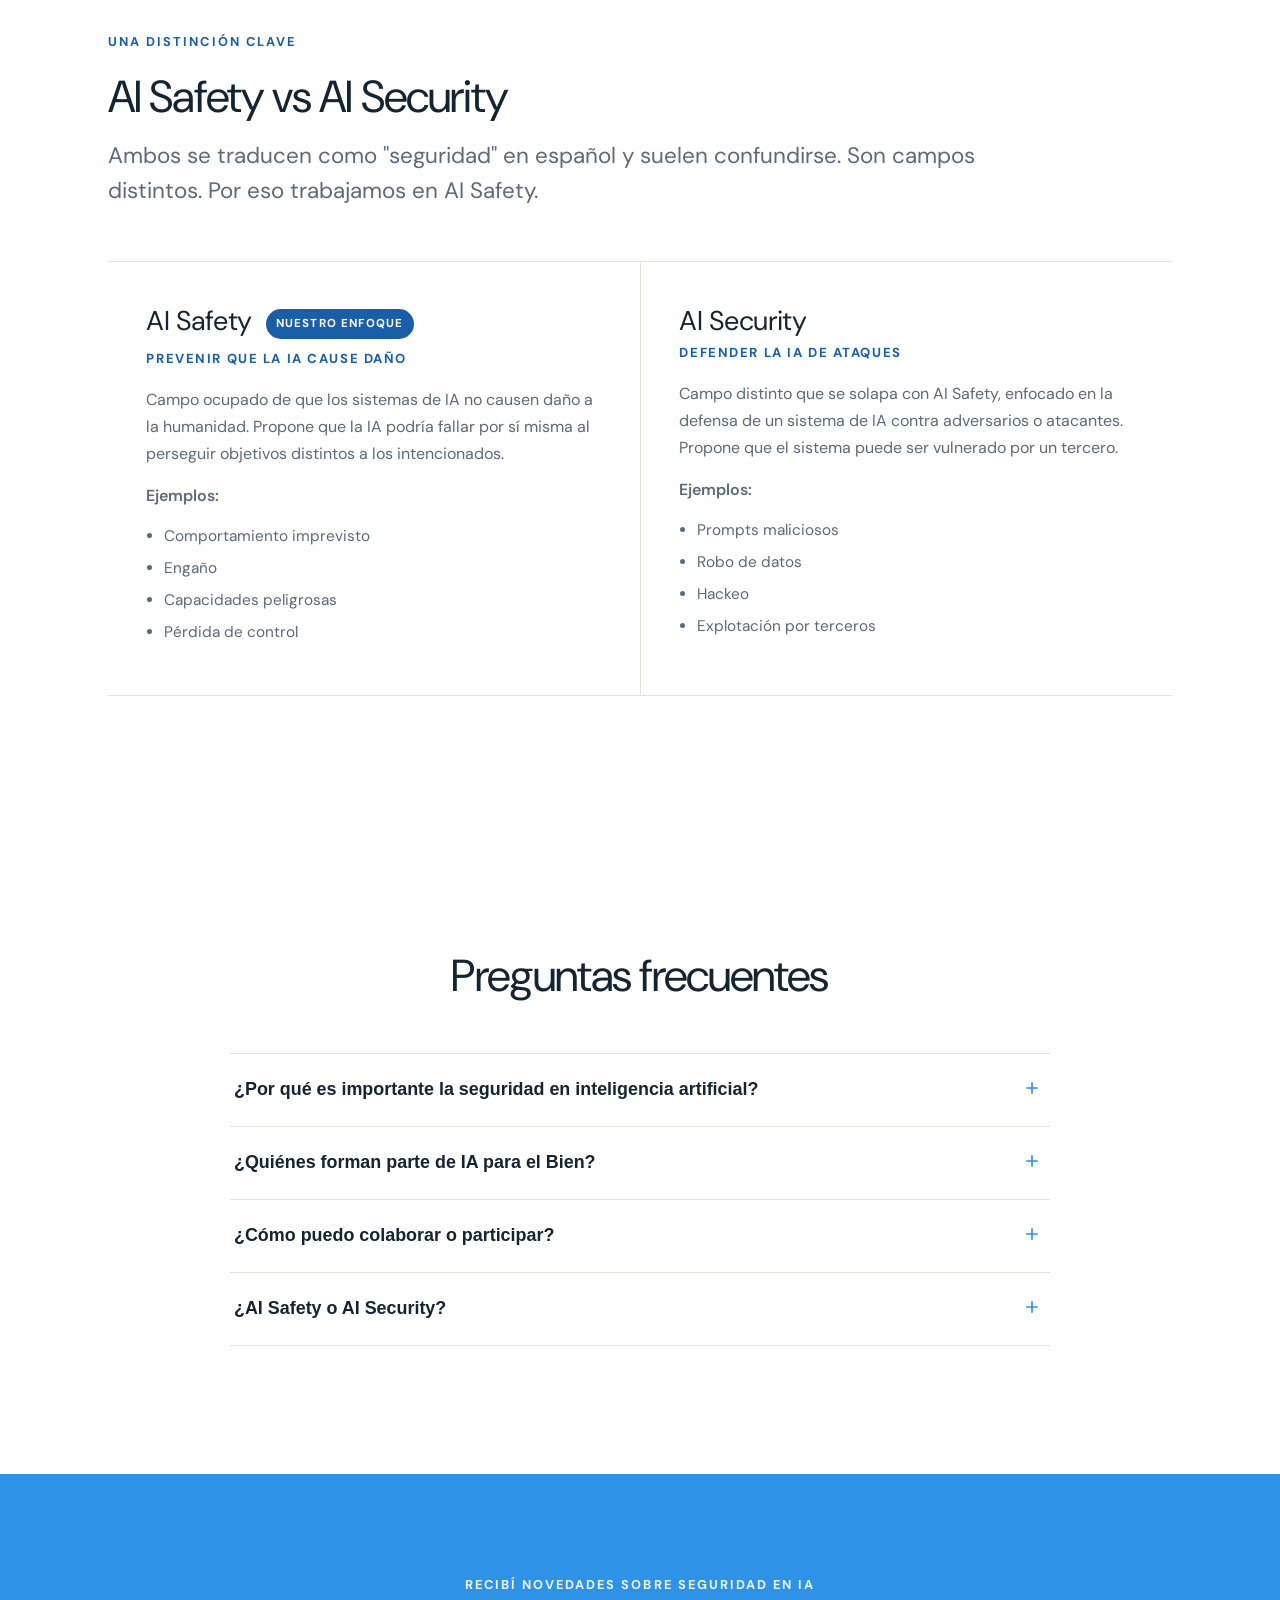
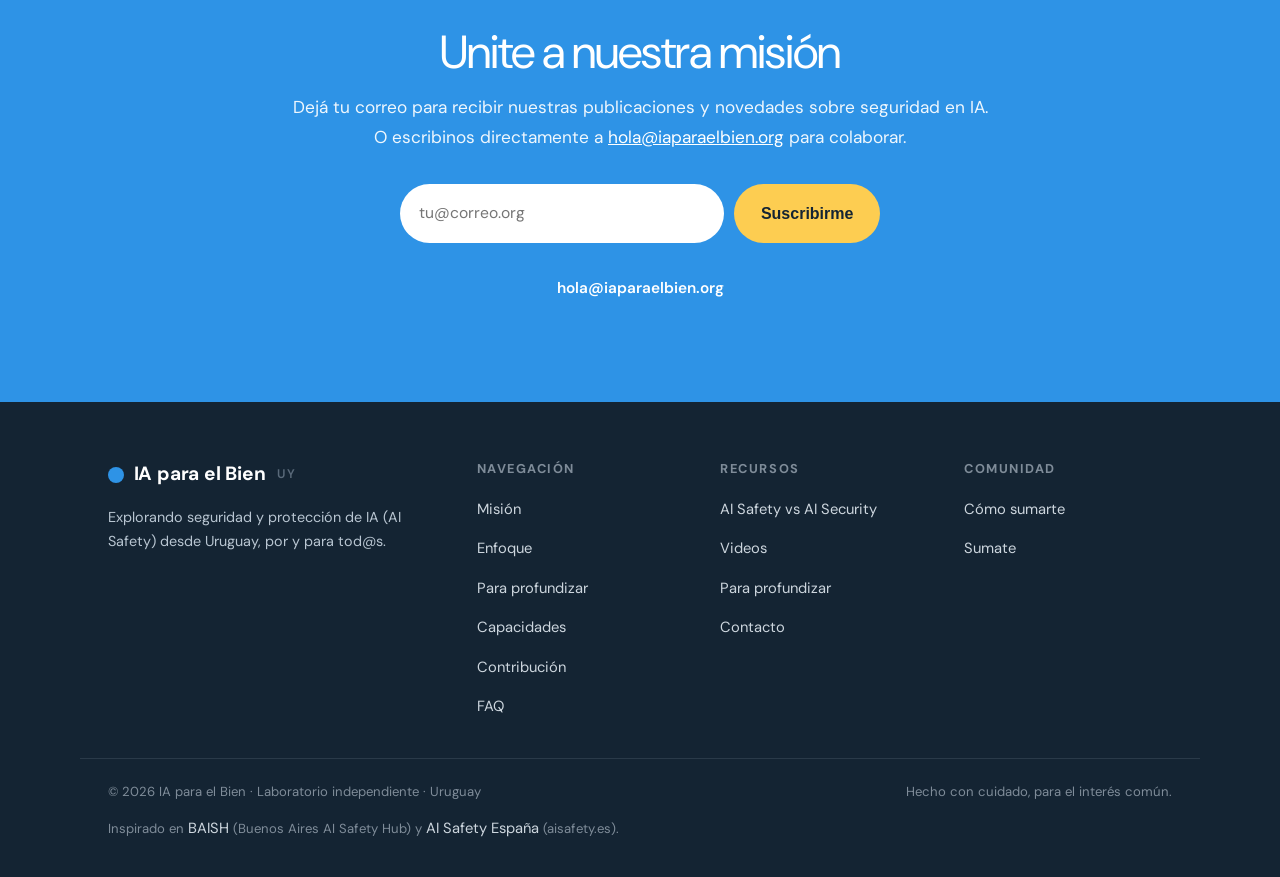
==== commit 7b9ea541: "Add CHAISH hub subdomain, footprint credit, llms.txt, assets; link hub from banner" ====
--- a/index.html
+++ b/index.html
@@ -12,7 +12,7 @@
 </head>
 <body>
 
-<div class="announce"><span lang="es">Sitio en construcción. Estamos armando el laboratorio; sumate a la conversación <a href="#contacto">acá</a>.</span><span lang="en">Site under construction. We’re building the lab; join the conversation <a href="#contacto">here</a>.</span></div>
+<div class="announce"><span lang="es">Sitio en construcción. Estamos armando el laboratorio; sumate a la conversación <a href="#contacto">acá</a> o conocé el hub comunitario <a href="https://chaish.iaparaelbien.org/">CHAISH</a>.</span><span lang="en">Site under construction. We’re building the lab; join the conversation <a href="#contacto">here</a> or meet the community hub <a href="https://chaish.iaparaelbien.org/">CHAISH</a>.</span></div>
 
 
 
@@ -299,6 +299,7 @@
   <div class="wrap foot-bottom">
     <span>© <span id="year"></span> <span lang="es">IA para el Bien · Laboratorio independiente · Uruguay</span><span lang="en">IA para el Bien · Independent lab · Uruguay</span></span>
     <span><span lang="es">Hecho con cuidado, para el interés común.</span><span lang="en">Made with care, for the common good.</span></span>
+    <span class="rolemodels"><span lang="es">Inspirado en <a href="https://baish.com.ar" rel="noopener">BAISH</a> (Buenos Aires AI Safety Hub) y <a href="https://aisafety.es/" rel="noopener">AI Safety España</a> (aisafety.es).</span><span lang="en">Inspired by <a href="https://baish.com.ar" rel="noopener">BAISH</a> (Buenos Aires AI Safety Hub) and <a href="https://aisafety.es/" rel="noopener">AI Safety España</a> (aisafety.es).</span></span>
   </div>
 </footer>
 
--- a/style.css
+++ b/style.css
@@ -221,3 +221,5 @@
   @media (prefers-reduced-motion:reduce){
     *{scroll-behavior:auto!important}
   }
+
+.brand-logo{height:26px;max-height:26px;width:auto;vertical-align:middle;border-radius:4px;margin-right:8px;object-fit:contain}@media(max-width:560px){.brand-logo{height:22px;max-height:22px;margin-right:6px}}
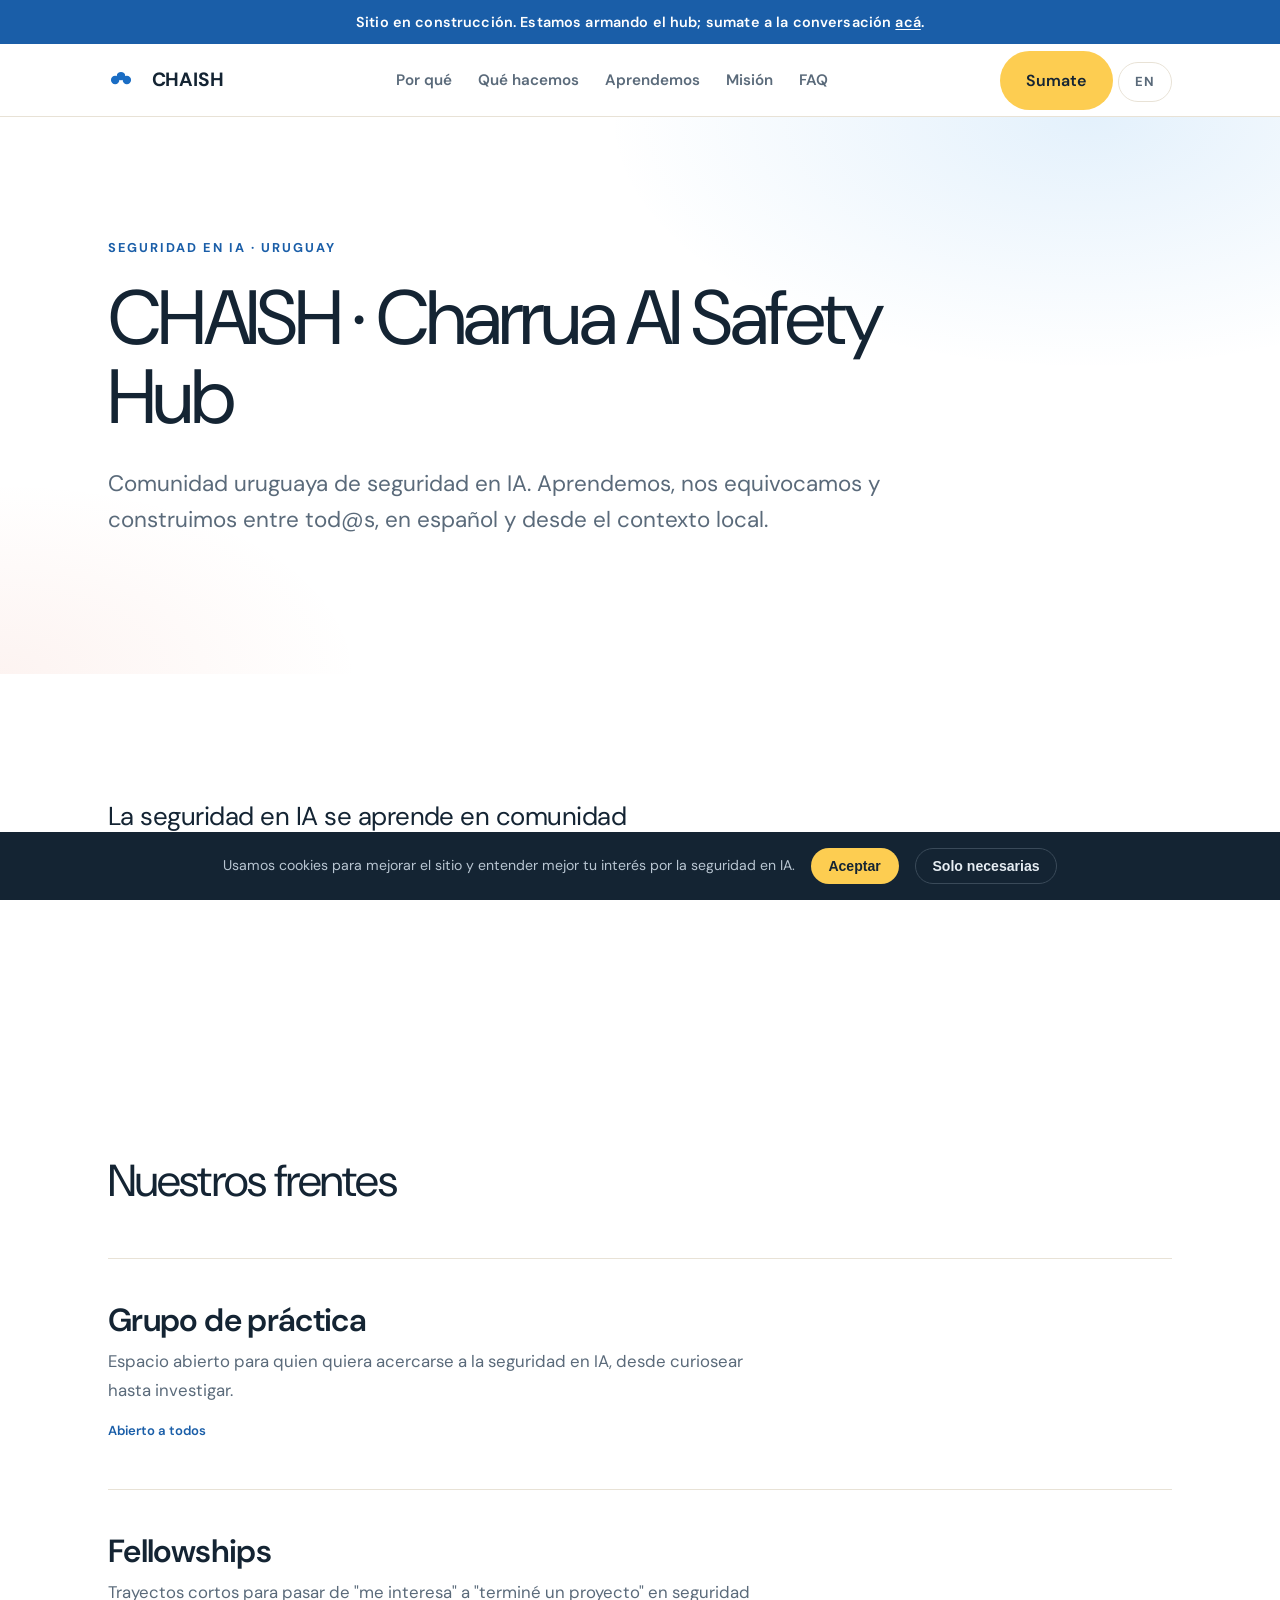
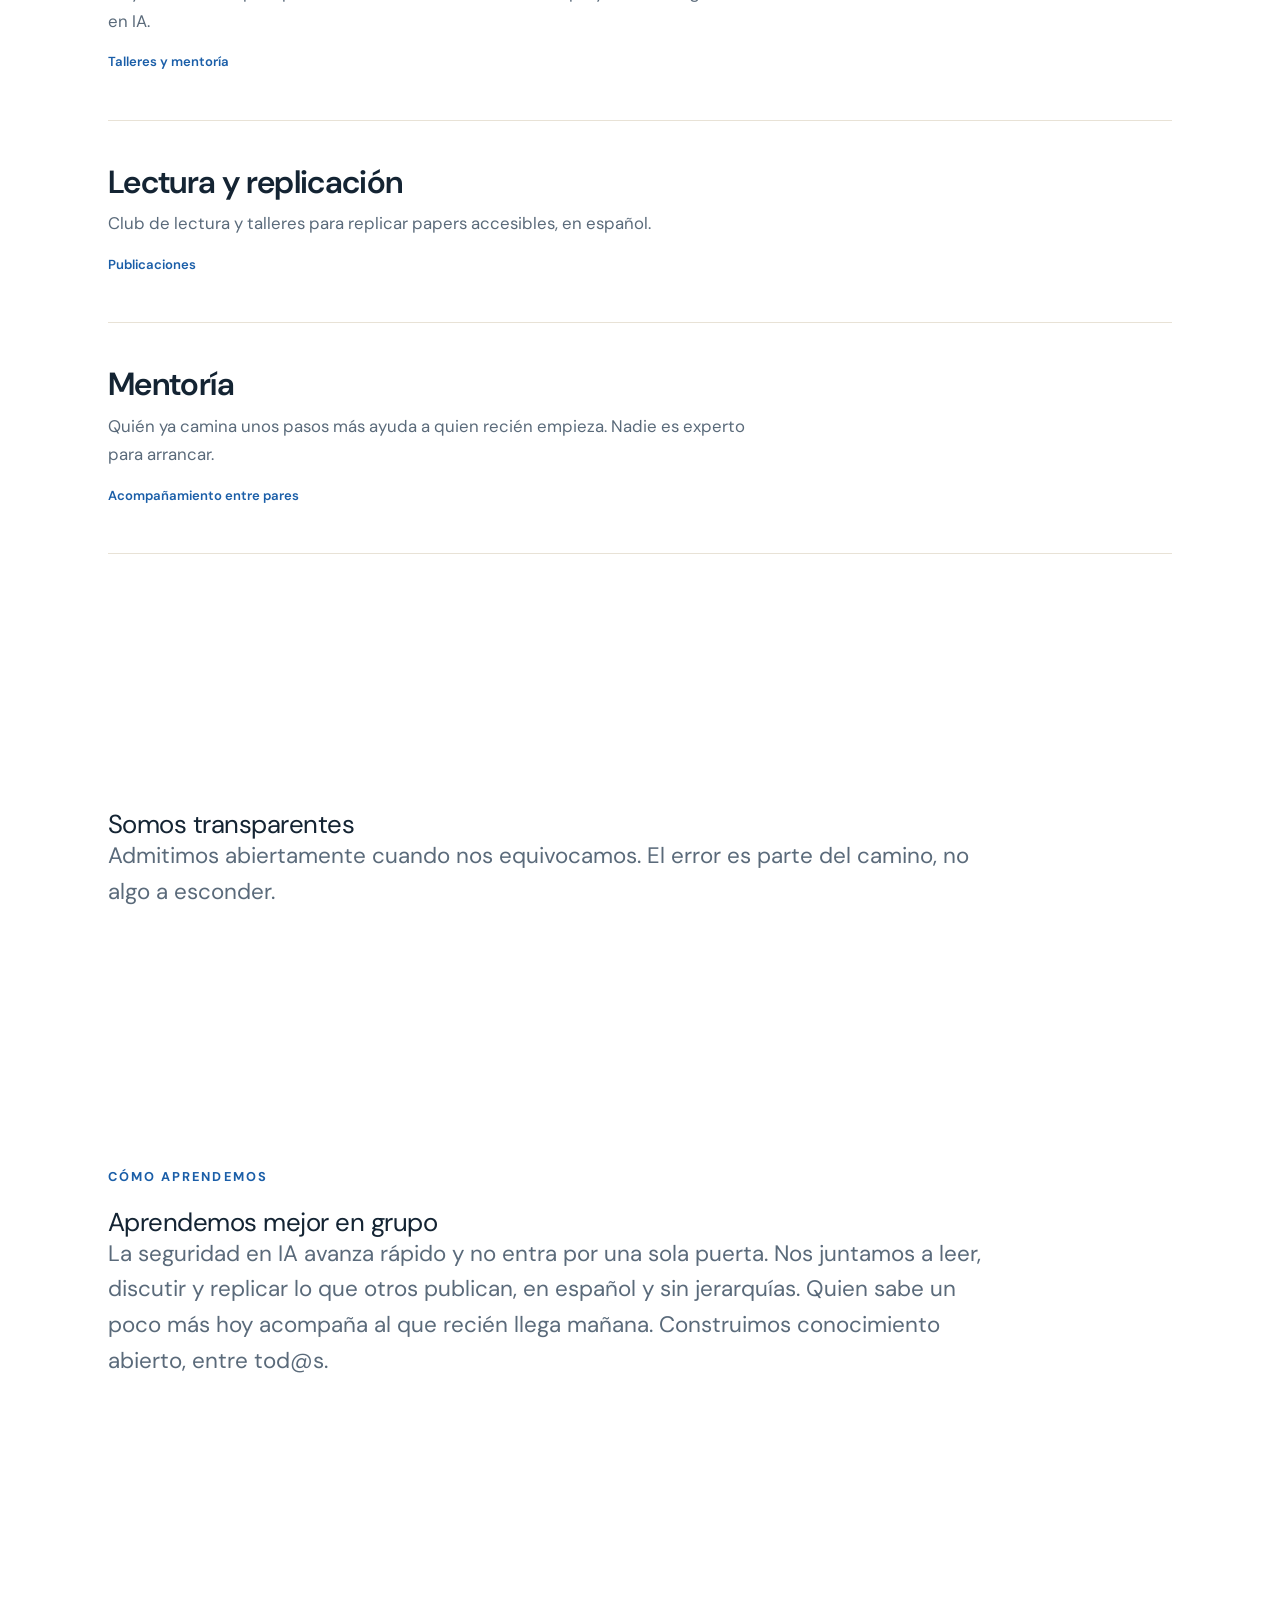
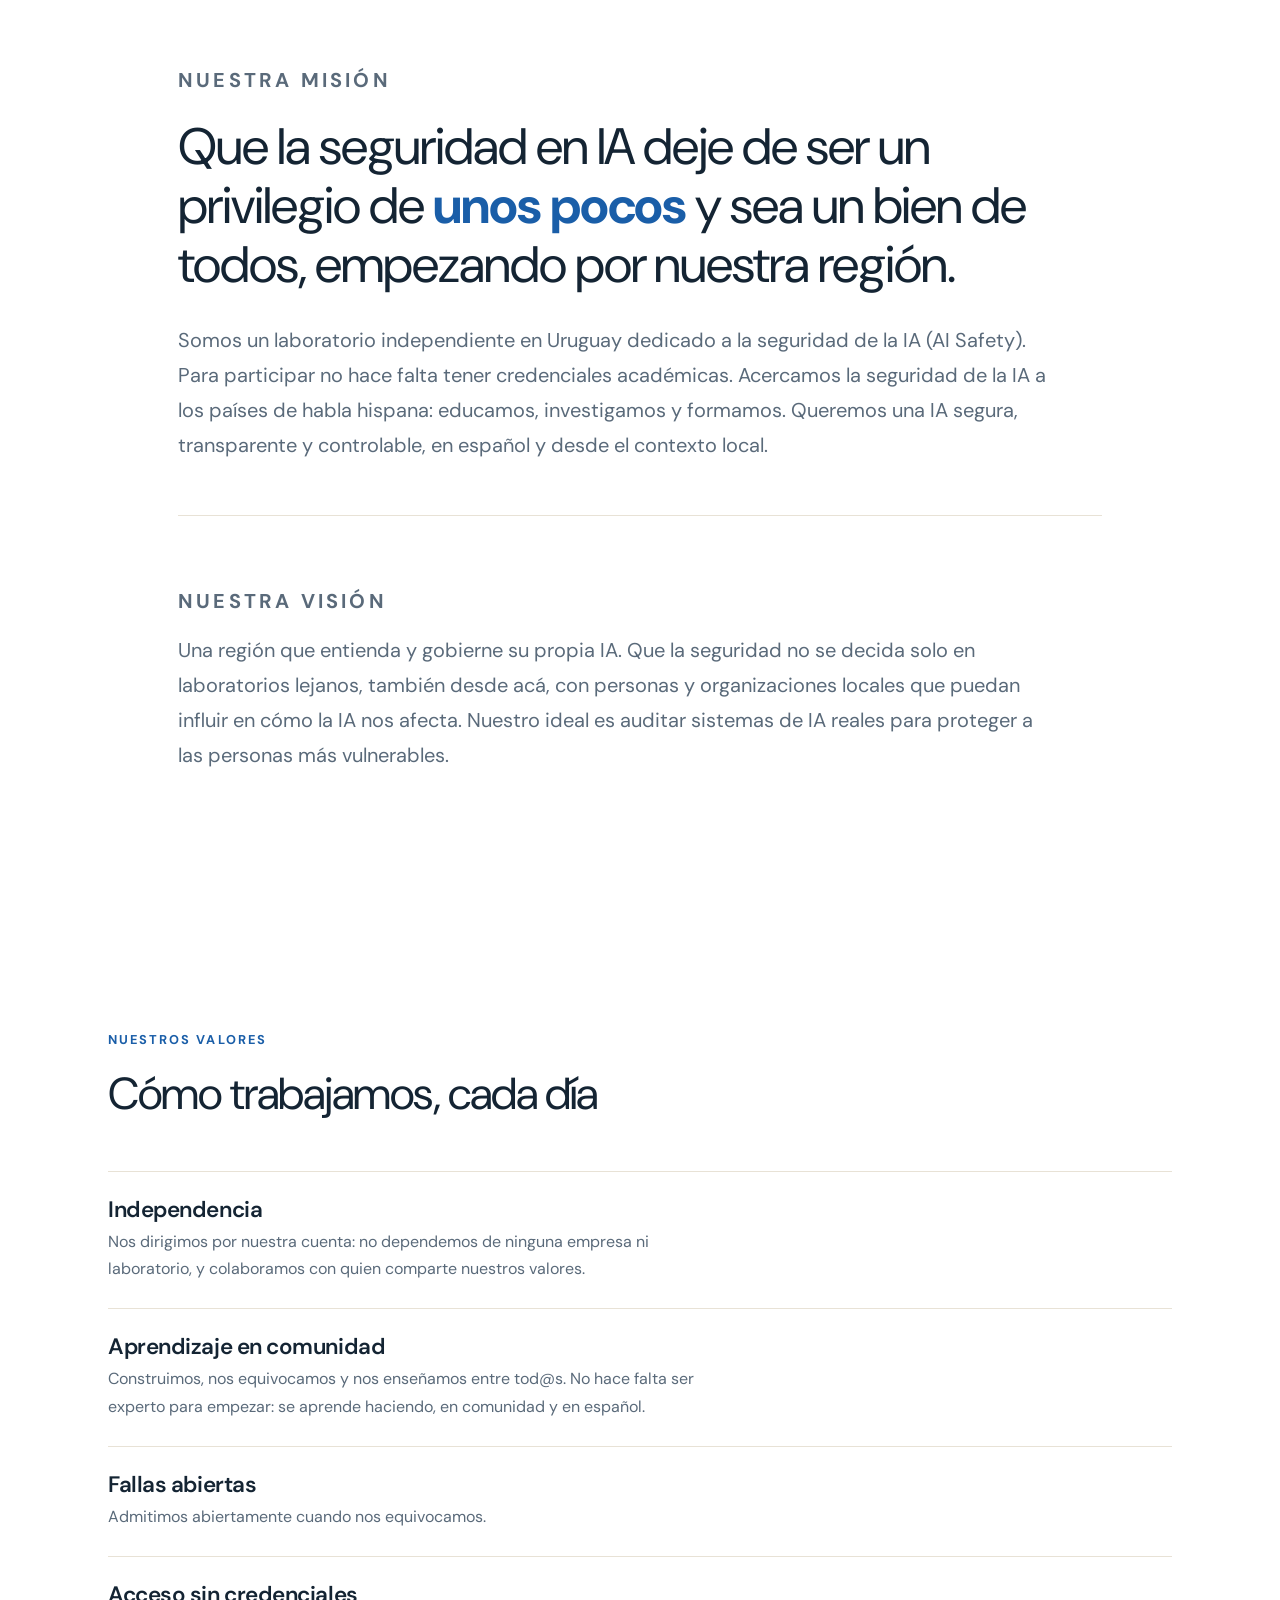
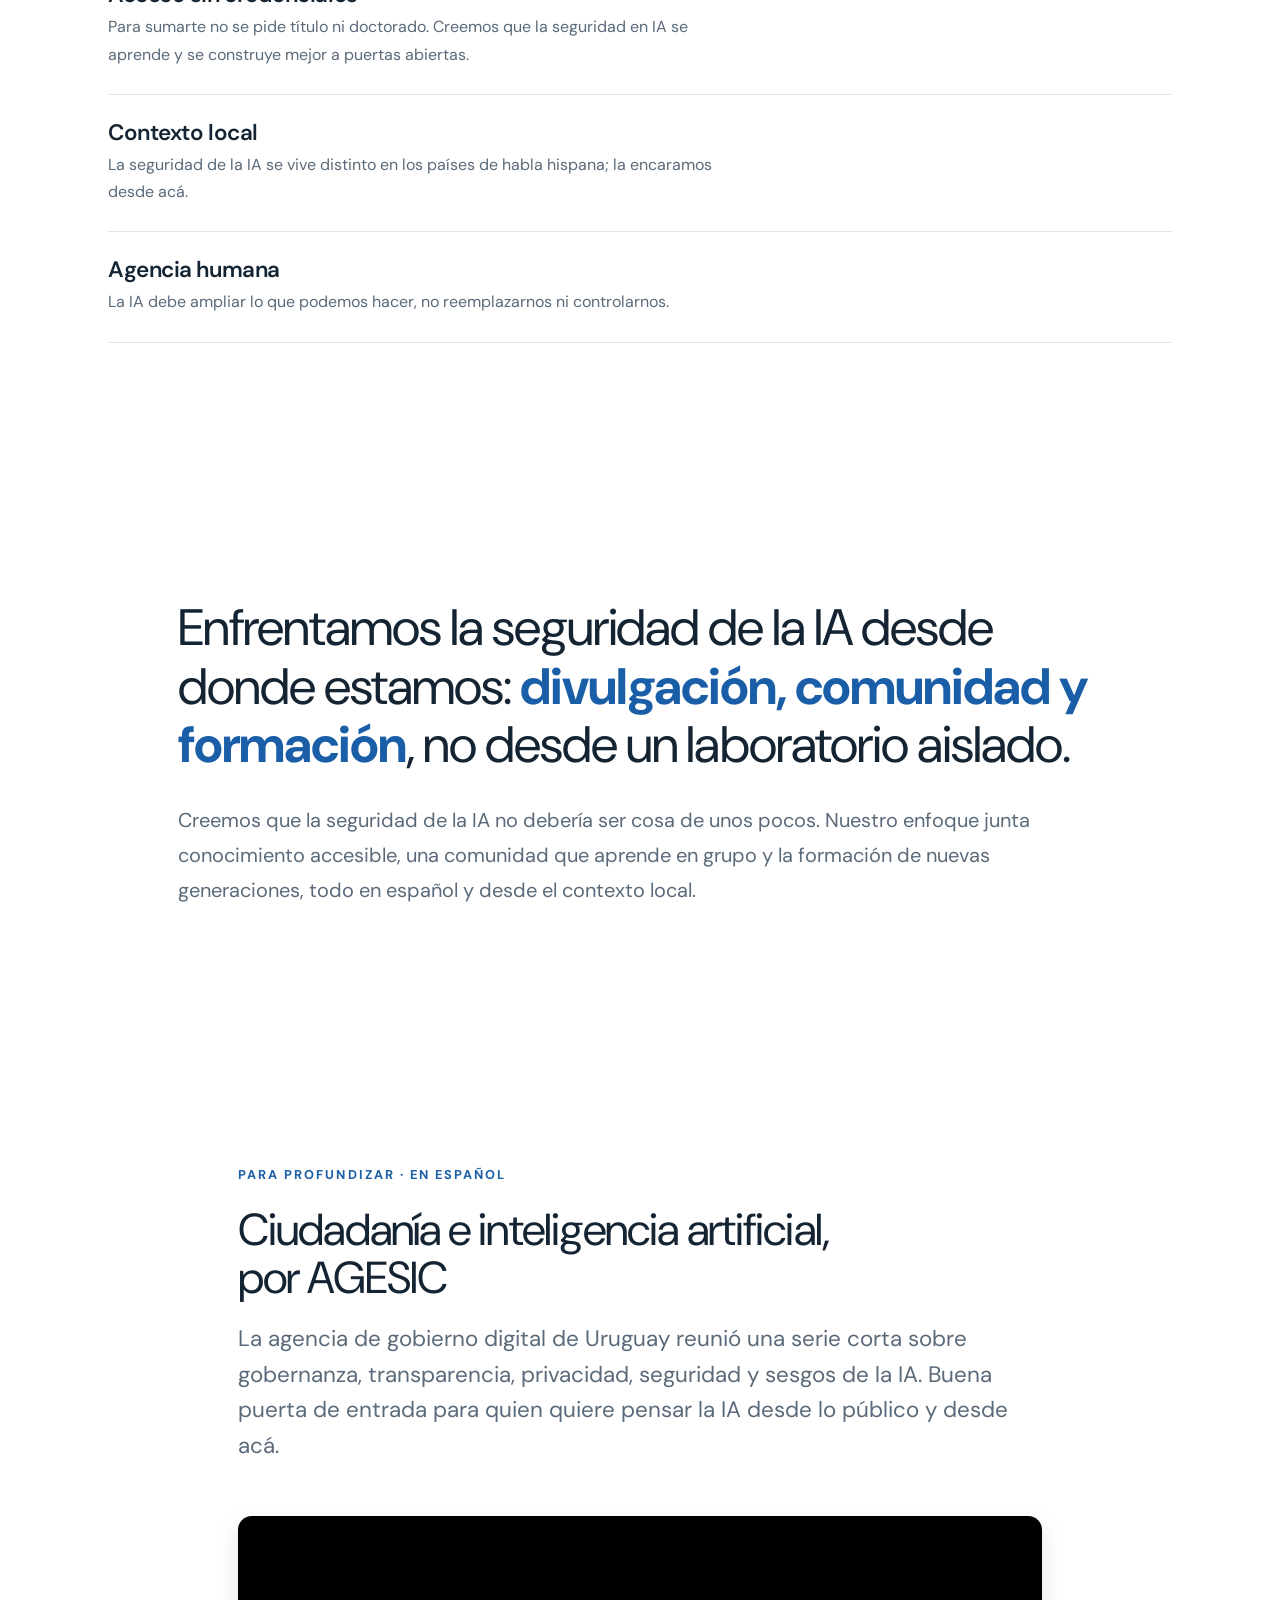
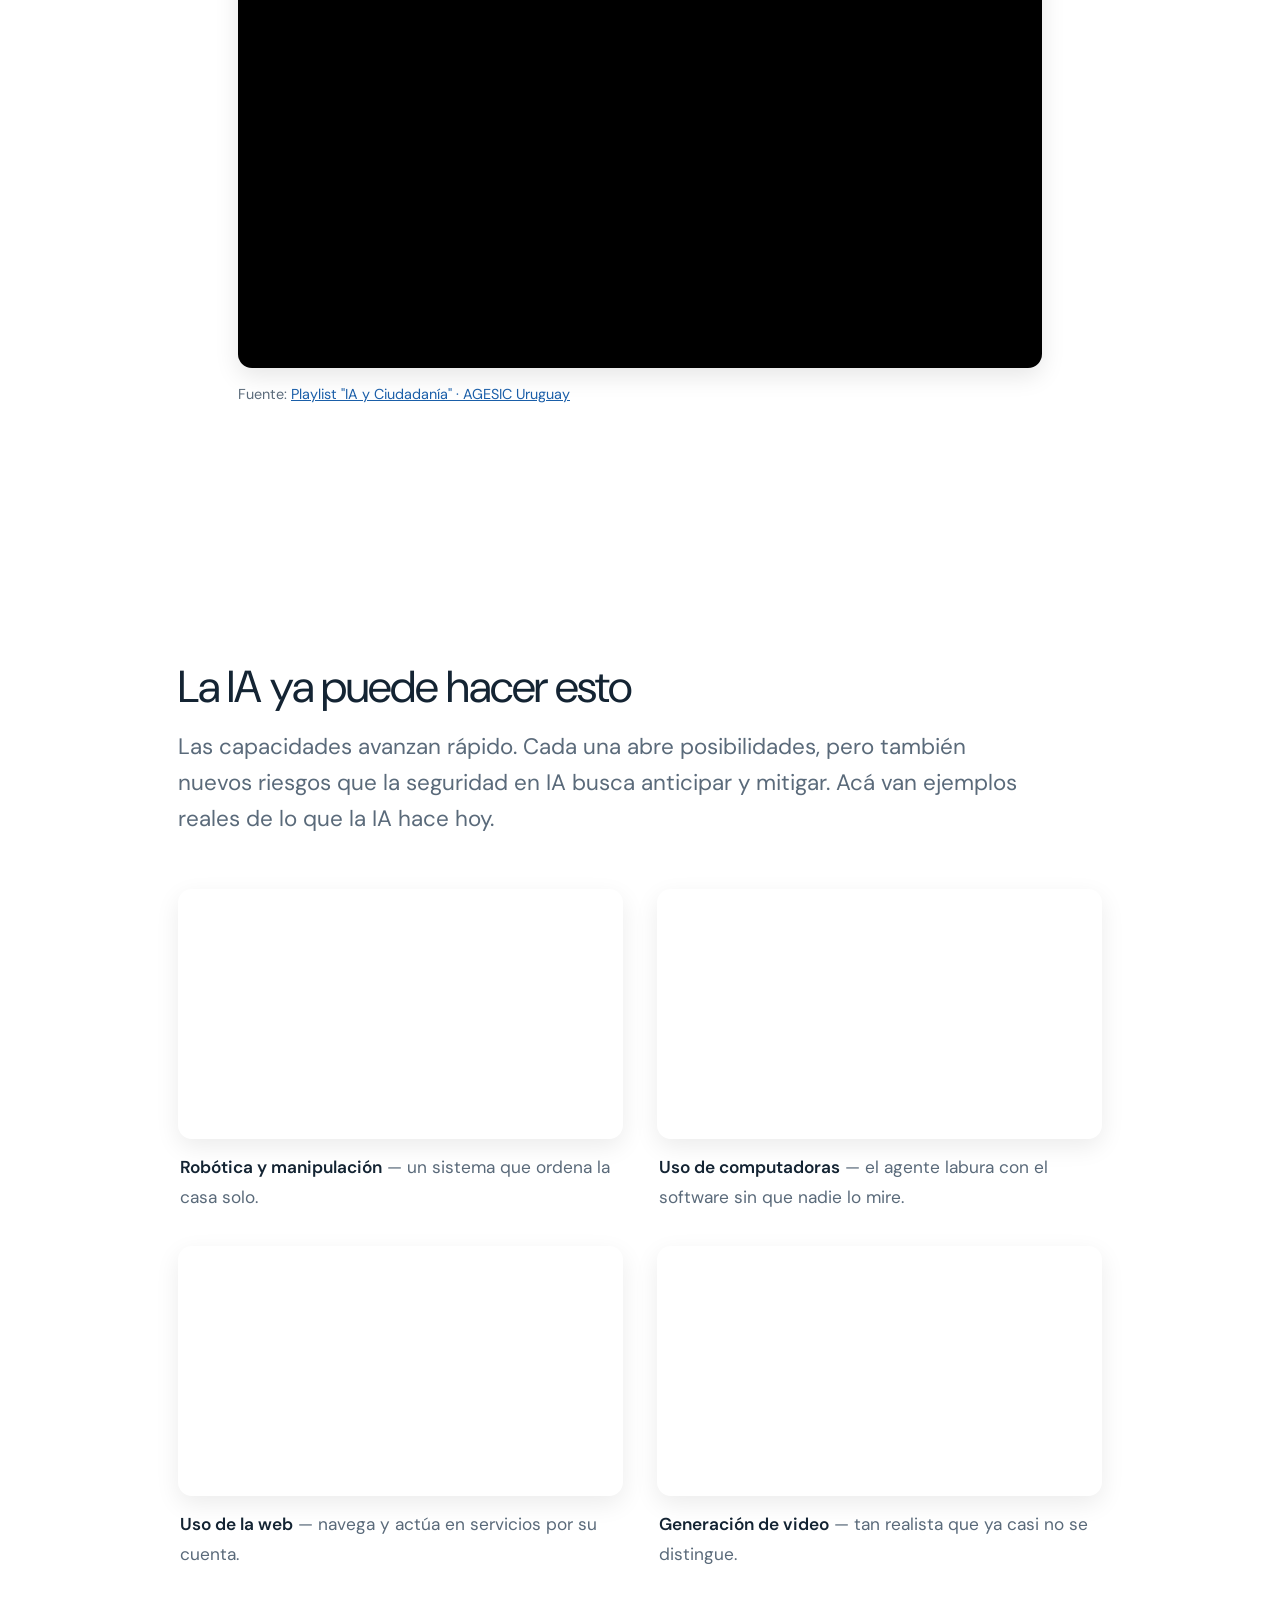
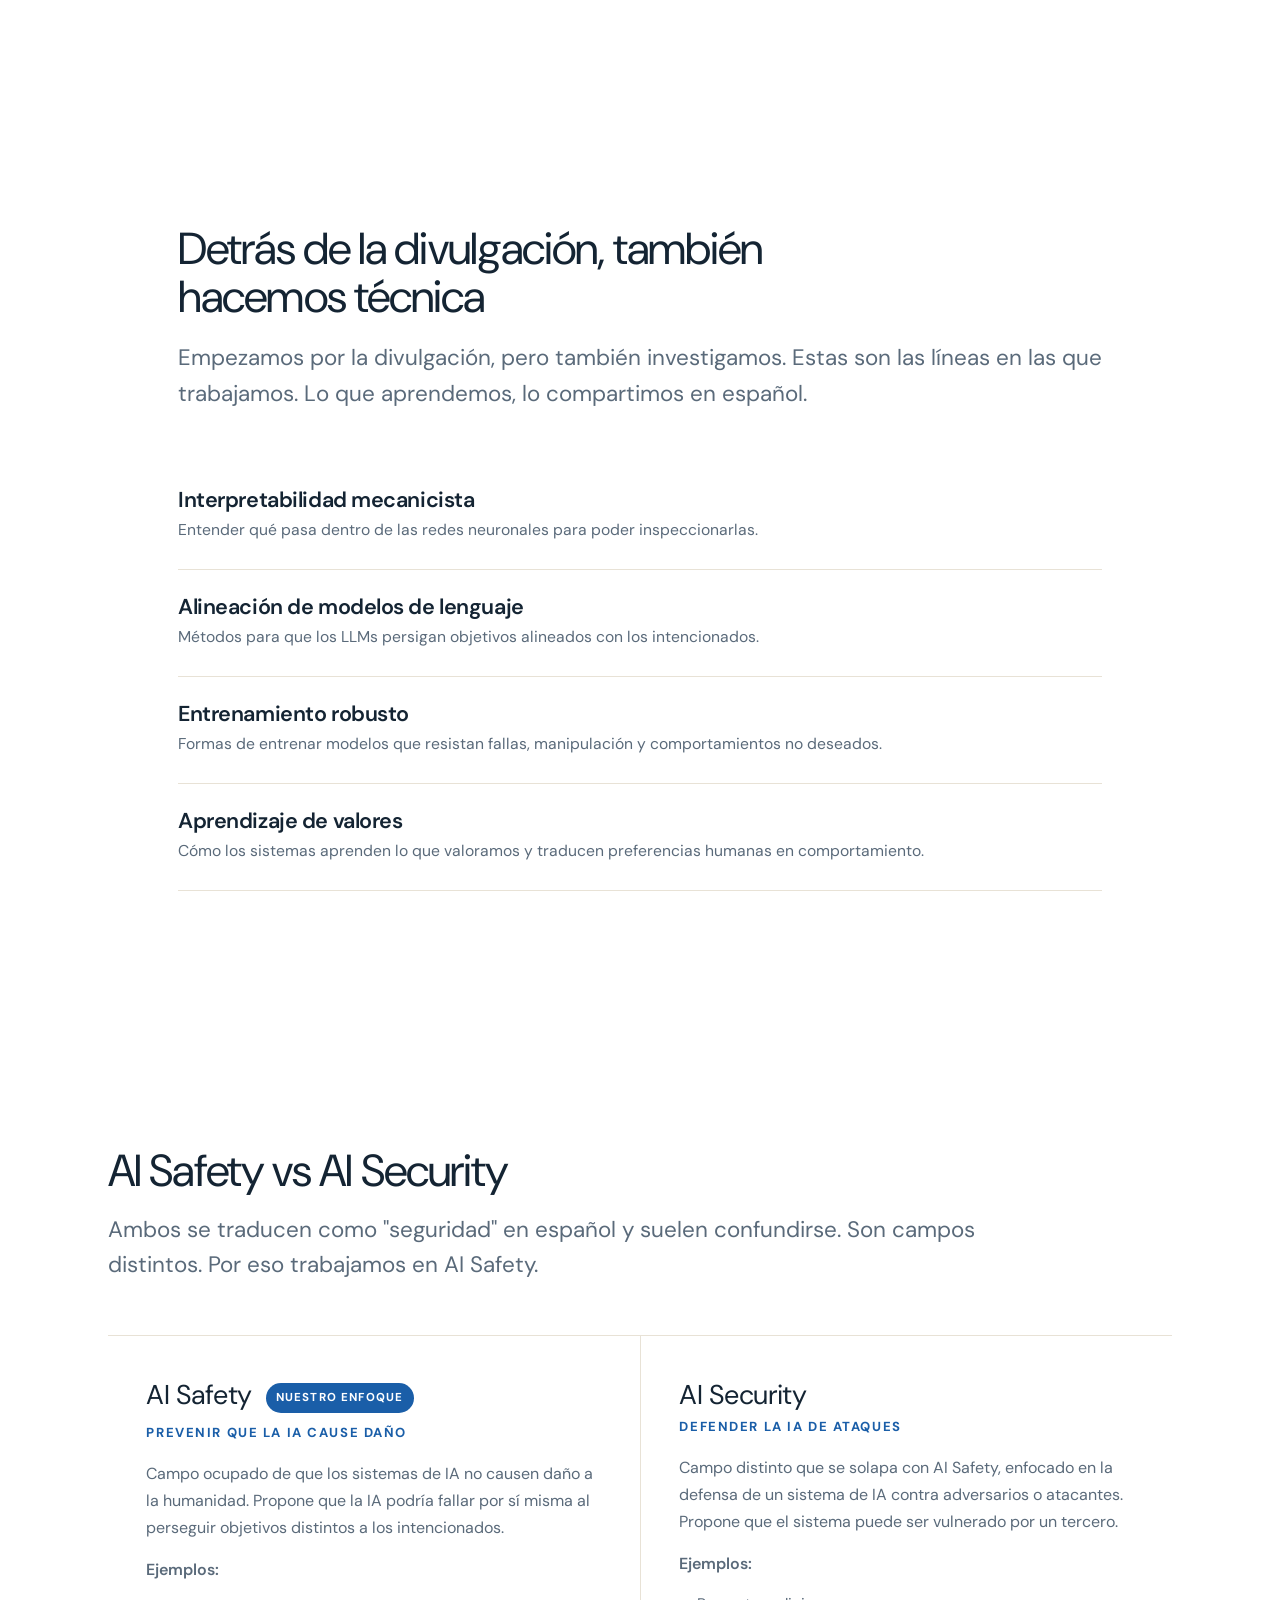
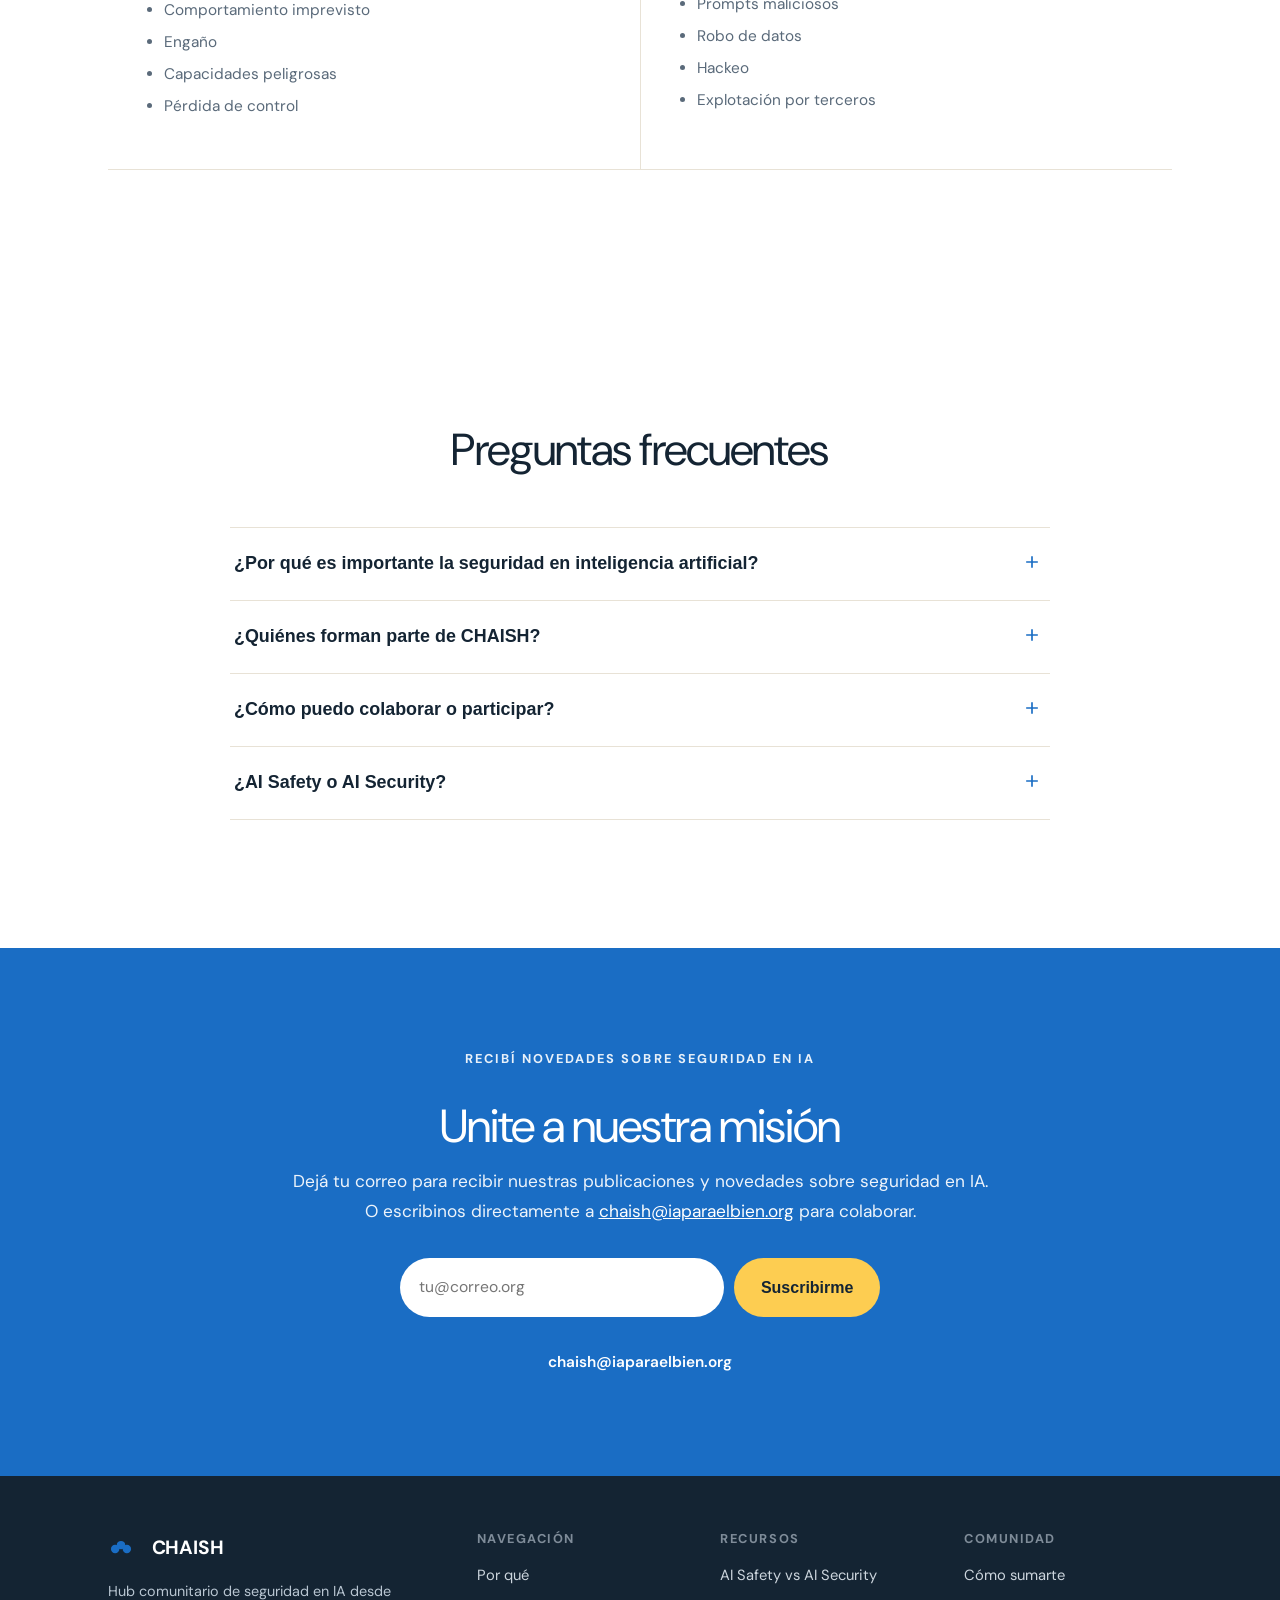
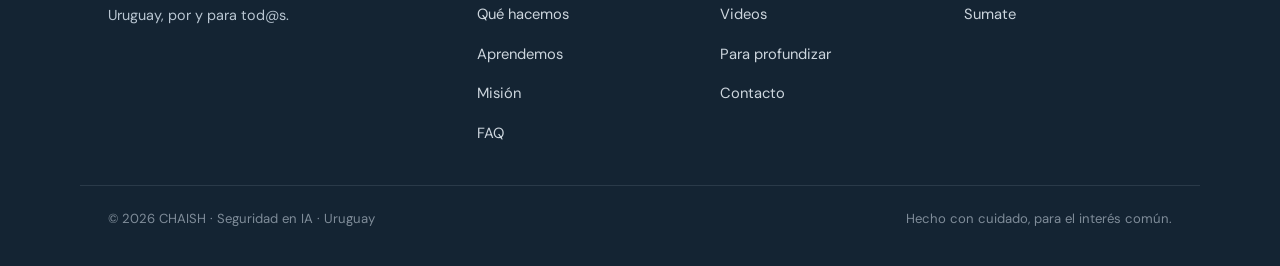
==== commit 8e68b4b2: "Merge CHAISH as canonical site: bolas logo, Aprendemos section, root redirect - Promote chaish/index" ====
--- a/index.html
+++ b/index.html
@@ -2,313 +2,12 @@
 <html lang="es">
 <head>
 <meta charset="UTF-8">
-<meta name="viewport" content="width=device-width, initial-scale=1.0">
-<title>IA para el Bien · Seguridad en IA desde Uruguay</title>
-<meta name="description" content="Laboratorio independiente en Uruguay que acerca la seguridad en IA (AI Safety) a los países de habla hispana. Ética, transparente, accesible y al servicio del interés común.">
-<link rel="preconnect" href="https://fonts.googleapis.com">
-<link rel="preconnect" href="https://fonts.gstatic.com" crossorigin>
-<link href="https://fonts.googleapis.com/css2?family=DM+Sans:opsz,wght@9..40,400;9..40,500;9..40,600;9..40,700&display=swap" rel="stylesheet">
-<link rel="stylesheet" href="style.css">
+<title>CHAISH · Seguridad en IA desde Uruguay</title>
+<meta http-equiv="refresh" content="0; url=chaish/">
+<link rel="canonical" href="chaish/">
+<script>window.location.replace("chaish/");</script>
 </head>
 <body>
-
-<div class="announce"><span lang="es">Sitio en construcción. Estamos armando el laboratorio; sumate a la conversación <a href="#contacto">acá</a> o conocé el hub comunitario <a href="https://chaish.iaparaelbien.org/">CHAISH</a>.</span><span lang="en">Site under construction. We’re building the lab; join the conversation <a href="#contacto">here</a> or meet the community hub <a href="https://chaish.iaparaelbien.org/">CHAISH</a>.</span></div>
-
-
-
-<header class="site">
-  <div class="wrap nav">
-    <a class="brand" href="#top"><span class="mark"></span>IA para el Bien<span class="loc">UY</span></a>
-    <nav class="nav-links" id="navlinks">
-      <a href="#mision"><span lang="es">Misión</span><span lang="en">Mission</span></a>
-      <a href="#enfoque"><span lang="es">Enfoque</span><span lang="en">Approach</span></a>
-      <a href="#profundizar"><span lang="es">Para profundizar</span><span lang="en">Go deeper</span></a>
-      <a href="#videos"><span lang="es">Capacidades</span><span lang="en">Capabilities</span></a>
-      <a href="#contribucion"><span lang="es">Contribución</span><span lang="en">Contribution</span></a>
-      <a href="#faq"><span lang="es">FAQ</span><span lang="en">FAQ</span></a>
-      <a class="btn btn-primary nav-cta-mobile" href="#contacto"><span lang="es">Sumate</span><span lang="en">Join</span></a>
-    </nav>
-    <div class="nav-cta">
-      <a class="btn btn-primary" href="#contacto"><span lang="es">Sumate</span><span lang="en">Join</span></a>
-      <button class="lang-btn" id="langBtn" aria-label="Cambiar idioma / Switch language"><span lang="es">EN</span><span lang="en">ES</span></button>
-      <button class="menu-btn" id="menuBtn" aria-label="Abrir menú" aria-expanded="false">
-        <svg width="20" height="20" viewBox="0 0 24 24" fill="none" stroke="currentColor" stroke-width="2"><path d="M3 6h18M3 12h18M3 18h18"/></svg>
-      </button>
-    </div>
-  </div>
-</header>
-
-<main id="top">
-
-  <!-- HERO -->
-  <section class="hero">
-    <div class="wrap">
-      <p class="kicker"><span lang="es">Laboratorio independiente · hecho en Uruguay</span><span lang="en">Independent lab · made in Uruguay</span></p>
-      <h1><span lang="es">La seguridad en IA nos afecta a <span class="hl"><b>tod@s</b></span></span><span lang="en">AI safety affects <span class="hl"><b>all of us</b></span></span></h1>
-      <p class="lead"><span lang="es">Democratizamos una inteligencia artificial ética, segura y accesible para los países de habla hispana. Somos un laboratorio independiente con base en Uruguay y participar no exige credenciales académicas.</span><span lang="en">We democratize ethical, safe and accessible AI for Spanish-speaking countries. We're an independent lab based in Uruguay, and no academic credentials are needed to take part.</span></p>
-      <div class="hero-actions">
-        <a class="btn btn-primary" href="#enfoque"><span lang="es">Conocé nuestro enfoque</span><span lang="en">Our approach</span></a>
-        <a class="btn btn-line" href="#contribucion"><span lang="es">Nuestra contribución</span><span lang="en">Our contribution</span></a>
-      </div>
-      <div class="hero-foot"><span class="dot"></span><span lang="es">Sin fines de lucro · dirigido por la comunidad · abierto a todos los niveles</span><span lang="en">Non-profit · community-driven · open to all levels</span></div>
-    </div>
-  </section>
-
-  <!-- POSITIONING -->
-  <section class="impact">
-    <div class="wrap">
-      <p class="kicker"><span lang="es">Quiénes somos</span><span lang="en">Who we are</span></p>
-      <p class="impact-line"><span lang="es">Laboratorio independiente y sin fines de lucro, con base en Uruguay y mirada regional. Trabajamos en seguridad de IA (AI Safety) en español y desde el contexto local.</span><span lang="en">An independent, non-profit lab based in Uruguay with a regional outlook. We work on AI safety in Spanish and from local context.</span></p>
-    </div>
-  </section>
-
-  <!-- MISION + VISION -->
-  <section class="mission band" id="mision">
-    <div class="wrap mission-statement">
-      <p class="kicker"><span lang="es">Nuestra misión</span><span lang="en">Our mission</span></p>
-      <h2><span lang="es">Que la seguridad en IA deje de ser un privilegio de <b>unos pocos</b> y sea un bien de todos, empezando por nuestra región.</span><span lang="en">AI safety should stop being a privilege for <b>a few</b> and become a common good, starting with our region.</span></h2>
-      <p><span lang="es">Somos un laboratorio independiente en Uruguay dedicado a la seguridad de la IA (AI Safety). Para participar no hace falta tener credenciales académicas. Acercamos la seguridad de la IA a los países de habla hispana: educamos, investigamos y formamos. Queremos una IA segura, transparente y controlable, en español y desde el contexto local.</span><span lang="en">We are an independent lab in Uruguay dedicated to AI safety. No academic credentials are needed to take part. We bring AI safety to Spanish-speaking countries: we educate, research and train. We want safe, transparent and controllable AI, in Spanish and grounded in local context.</span></p>
-      <div class="vision">
-        <p class="kicker"><span lang="es">Nuestra visión</span><span lang="en">Our vision</span></p>
-        <p class="vision-text"><span lang="es">Una región que entienda y gobierne su propia IA. Que la seguridad no se decida solo en laboratorios lejanos, también desde acá, con personas y organizaciones locales que puedan influir en cómo la IA nos afecta. A futuro queremos auditar sistemas de IA reales para proteger a las personas más vulnerables.</span><span lang="en">A region that understands and governs its own AI. A place where safety is not decided only in distant labs, but also here, with local people and organizations able to influence how AI affects us. In the future we want to audit real AI systems to protect the most vulnerable.</span></p>
-      </div>
-    </div>
-  </section>
-
-  <!-- VALORES -->
-  <section class="valores band" id="valores">
-    <div class="wrap">
-      <p class="kicker"><span lang="es">Nuestros valores</span><span lang="en">Our values</span></p>
-      <h2 class="section-title" style="max-width:22ch"><span lang="es">Cómo trabajamos, cada día</span><span lang="en">How we work, every day</span></h2>
-      <div class="steps-gap">
-        <div class="value"><div><h3><span lang="es">Independencia</span><span lang="en">Independence</span></h3><p><span lang="es">Nos dirigimos por nuestra cuenta: no dependemos de ninguna empresa ni laboratorio, y colaboramos con quien comparte nuestros valores.</span><span lang="en">We steer ourselves: we depend on no company or lab, and we collaborate with those who share our values.</span></p></div></div>
-        <div class="value"><div><h3><span lang="es">Aprendizaje en comunidad</span><span lang="en">Learning in community</span></h3><p><span lang="es">Construimos, nos equivocamos y nos enseñamos entre tod@s. No hace falta ser experto para empezar: se aprende haciendo, en comunidad y en español.</span><span lang="en">We build, we get it wrong, and we teach each other. You don't need to be an expert to start: we learn by doing, in community and in Spanish.</span></p></div></div>
-        <div class="value"><div><h3><span lang="es">Fallas abiertas</span><span lang="en">Failing openly</span></h3><p><span lang="es">El error es parte del camino, no algo a esconder. Compartimos lo que no funcionó para que otras personas no pierdan el mismo tiempo.</span><span lang="en">Failure is part of the path, not something to hide. We share what didn't work so others don't lose the same time.</span></p></div></div>
-        <div class="value"><div><h3><span lang="es">Acceso sin credenciales</span><span lang="en">No credentials required</span></h3><p><span lang="es">Para sumarte no se pide título ni doctorado. Creemos que la seguridad en IA se aprende y se construye mejor a puertas abiertas.</span><span lang="en">No degree or PhD needed to join. We believe AI safety is learned and built better with the doors open.</span></p></div></div>
-        <div class="value"><div><h3><span lang="es">Contexto local</span><span lang="en">Local context</span></h3><p><span lang="es">La seguridad de la IA se vive distinto en los países de habla hispana; la encaramos desde acá.</span><span lang="en">AI safety is experienced differently in Spanish-speaking countries; we face it from here.</span></p></div></div>
-        <div class="value"><div><h3><span lang="es">Agencia humana</span><span lang="en">Human agency</span></h3><p><span lang="es">La IA debe ampliar lo que podemos hacer, no reemplazarnos ni controlarnos.</span><span lang="en">AI should expand what we can do, not replace or control us.</span></p></div></div>
-      </div>
-    </div>
-  </section>
-
-  <!-- ENFOQUE -->
-  <section class="mission band" id="enfoque">
-    <div class="wrap mission-statement">
-      <p class="kicker"><span lang="es">Nuestro enfoque</span><span lang="en">Our approach</span></p>
-      <h2><span lang="es">Enfrentamos la seguridad de la IA desde donde estamos: <b>divulgación, comunidad y formación</b>, no desde un laboratorio aislado.</span><span lang="en">We face AI safety from where we are: <b>outreach, community and training</b>, not from an isolated lab.</span></h2>
-      <p><span lang="es">Creemos que la seguridad de la IA no debería ser cosa de unos pocos. Nuestro enfoque junta conocimiento accesible, una comunidad que aprende en grupo y la formación de nuevas generaciones, todo en español y desde el contexto local.</span><span lang="en">We believe AI safety should not be a matter for a few. Our approach brings together accessible knowledge, a community that learns together and the training of new generations, all in Spanish and grounded in local context.</span></p>
-    </div>
-  </section>
-
-  <!-- AREAS -->
-  <section class="areas band" id="areas">
-    <div class="wrap">
-      <p class="kicker"><span lang="es">Áreas de enfoque</span><span lang="en">Focus areas</span></p>
-      <h2 class="section-title" style="max-width:22ch"><span lang="es">Nuestros frentes de trabajo</span><span lang="en">Our lines of work</span></h2>
-      <div class="steps-gap">
-        <div class="step">
-          <div class="num">I</div>
-          <div>
-            <h3><span lang="es">Soporte Comunitario</span><span lang="en">Community support</span></h3>
-            <p><span lang="es">Construimos una comunidad autodidacta para intercambiar ideas y apoyarnos en temas de seguridad de IA.</span><span lang="en">We build a self-taught community to exchange ideas and support each other on AI safety.</span></p>
-            <span class="tag"><span lang="es">Abierto a todos · Online + presencial</span><span lang="en">Open to all · Online + in person</span></span>
-          </div>
-        </div>
-        <div class="step">
-          <div class="num">II</div>
-          <div>
-            <h3><span lang="es">Investigación y Divulgación</span><span lang="en">Research and outreach</span></h3>
-            <p><span lang="es">Generamos y compartimos conocimientos accesibles sobre los desafíos y avances en la seguridad de IA.</span><span lang="en">We create and share accessible knowledge about the challenges and advances in AI safety.</span></p>
-            <span class="tag"><span lang="es">Publicaciones · Público general</span><span lang="en">Publications · General public</span></span>
-          </div>
-        </div>
-        <div class="step">
-          <div class="num">III</div>
-          <div>
-            <h3><span lang="es">Formación</span><span lang="en">Training</span></h3>
-            <p><span lang="es">Organizamos talleres y espacios para formar nuevas generaciones en seguridad de IA.</span><span lang="en">We run workshops and spaces to train new generations in AI safety.</span></p>
-            <span class="tag"><span lang="es">Talleres · Mentoría</span><span lang="en">Workshops · Mentoring</span></span>
-          </div>
-        </div>
-      </div>
-    </div>
-  </section>
-
-  <!-- PROFUNDIZAR -->
-  <section class="deep band" id="profundizar">
-    <div class="wrap">
-      <div class="deep-head">
-        <p class="kicker"><span lang="es">Para profundizar · en español</span><span lang="en">Go deeper · in Spanish</span></p>
-        <h2><span lang="es">Ciudadanía e inteligencia artificial, por AGESIC</span><span lang="en">Citizenship and artificial intelligence, by AGESIC</span></h2>
-        <p class="lead"><span lang="es">La agencia de gobierno digital de Uruguay reunió una serie corta sobre gobernanza, transparencia, privacidad, seguridad y sesgos de la IA. Buena puerta de entrada para quien quiere pensar la IA desde lo público y desde acá.</span><span lang="en">Uruguay's digital government agency put together a short series on AI governance, transparency, privacy, security and bias. A good entry point for thinking about AI from the public sphere and from here.</span></p>
-      </div>
-      <div class="frame"><iframe src="https://www.youtube-nocookie.com/embed/videoseries?list=PLKVWFoonm9Vc" title="IA y Ciudadanía — AGESIC" loading="lazy" allow="accelerometer; autoplay; clipboard-write; encrypted-media; gyroscope; picture-in-picture; web-share" allowfullscreen></iframe></div>
-      <p class="src"><span lang="es">Fuente:</span><span lang="en">Source:</span> <a class="link-accent" href="https://www.youtube.com/watch?v=QAiN164WQ-o&list=PLKVWFoonm9Vc" target="_blank" rel="noopener"><span lang="es">Playlist "IA y Ciudadanía" · AGESIC Uruguay</span><span lang="en">Playlist "IA y Ciudadanía" · AGESIC Uruguay</span></a></p>
-    </div>
-  </section>
-
-  <!-- VIDEOS (fusionado con CAPS: estado del arte + ejemplos reales) -->
-  <section class="videos band" id="videos">
-    <div class="wrap">
-      <div class="videos-head">
-        <p class="kicker"><span lang="es">Estado del arte · 2026</span><span lang="en">State of the art · 2026</span></p>
-        <h2><span lang="es">La IA ya puede hacer esto</span><span lang="en">AI can already do this</span></h2>
-        <p class="lead"><span lang="es">Las capacidades avanzan rápido. Cada una abre posibilidades, pero también nuevos riesgos que la seguridad en IA busca anticipar y mitigar. Acá van ejemplos reales de lo que la IA hace hoy.</span><span lang="en">Capabilities advance fast. Each one opens possibilities, but also new risks that AI safety seeks to anticipate and mitigate. Here are real examples of what AI does today.</span></p>
-      </div>
-      <div class="vid-grid">
-        <div class="vid">
-          <div class="frame"><iframe src="https://www.youtube-nocookie.com/embed/CAdTjePDBfc" title="Robótica y manipulación" loading="lazy" allow="accelerometer; autoplay; clipboard-write; encrypted-media; gyroscope; picture-in-picture; web-share" allowfullscreen></iframe></div>
-          <div class="cap"><span><b><span lang="es">Robótica y manipulación</span><span lang="en">Robotics and manipulation</span></b><span lang="es"> — un sistema que ordena la casa solo.</span><span lang="en"> — a system that tidies a room on its own.</span></span></div>
-        </div>
-        <div class="vid">
-          <div class="frame"><iframe src="https://www.youtube-nocookie.com/embed/NAauIR6JFps" title="Uso de computadoras" loading="lazy" allow="accelerometer; autoplay; clipboard-write; encrypted-media; gyroscope; picture-in-picture; web-share" allowfullscreen></iframe></div>
-          <div class="cap"><span><b><span lang="es">Uso de computadoras</span><span lang="en">Computer use</span></b><span lang="es"> — el agente labura con el software sin que nadie lo mire.</span><span lang="en"> — an agent works the software on its own.</span></span></div>
-        </div>
-        <div class="vid">
-          <div class="frame"><iframe src="https://www.youtube-nocookie.com/embed/rBJnWMD0Pho" title="Uso de la web" loading="lazy" allow="accelerometer; autoplay; clipboard-write; encrypted-media; gyroscope; picture-in-picture; web-share" allowfullscreen></iframe></div>
-          <div class="cap"><span><b><span lang="es">Uso de la web</span><span lang="en">Web use</span></b><span lang="es"> — navega y actúa en servicios por su cuenta.</span><span lang="en"> — browses and acts in services on its own.</span></span></div>
-        </div>
-        <div class="vid">
-          <div class="frame"><iframe src="https://www.youtube-nocookie.com/embed/3S7naW_KRyw" title="Generación de video realista" loading="lazy" allow="accelerometer; autoplay; clipboard-write; encrypted-media; gyroscope; picture-in-picture; web-share" allowfullscreen></iframe></div>
-          <div class="cap"><span><b><span lang="es">Generación de video</span><span lang="en">Video generation</span></b><span lang="es"> — tan realista que ya casi no se distingue.</span><span lang="en"> — so realistic it's almost indistinguishable.</span></span></div>
-        </div>
-      </div>
-    </div>
-  </section>
-
-
-  <!-- CONTRIBUCION -->
-  <section class="contribucion band" id="contribucion">
-    <div class="wrap">
-      <p class="kicker"><span lang="es">Nuestra contribución</span><span lang="en">Our contribution</span></p>
-      <h2 class="section-title" style="max-width:24ch"><span lang="es">Lo que aportamos a la comunidad hispana</span><span lang="en">What we give to the Spanish-speaking community</span></h2>
-      <div class="steps-gap">
-        <div class="value"><div class="vi">I</div><div><h3><span lang="es">Recursos educativos en español</span><span lang="en">Educational resources in Spanish</span></h3><p><span lang="es">Desarrollamos guías y publicaciones accesibles para que la seguridad de la IA se entienda desde cualquier nivel.</span><span lang="en">We develop accessible guides and publications so AI safety can be understood from any level.</span></p></div></div>
-        <div class="value"><div class="vi">II</div><div><h3><span lang="es">Comunidad regional de práctica</span><span lang="en">Regional community of practice</span></h3><p><span lang="es">Construimos una red de hablantes de español que se forman y colaboran en seguridad de IA.</span><span lang="en">We build a network of Spanish speakers who train and collaborate on AI safety.</span></p></div></div>
-        <div class="value"><div class="vi">III</div><div><h3><span lang="es">Talleres y formación</span><span lang="en">Workshops and training</span></h3><p><span lang="es">Organizamos espacios prácticos para acercar la seguridad de la IA a quien quiera sumarse.</span><span lang="en">We organize hands-on spaces to bring AI safety closer to anyone who wants to join.</span></p></div></div>
-        <div class="value"><div class="vi">IV</div><div><h3><span lang="es">Mentoría para nuevas generaciones</span><span lang="en">Mentoring new generations</span></h3><p><span lang="es">Acompañamos a personas que quieren iniciarse en carreras y proyectos de seguridad de IA.</span><span lang="en">We support people who want to start careers and projects in AI safety.</span></p></div></div>
-      </div>
-    </div>
-  </section>
-
-  <!-- LABORATORIO TECNICO (capa secundaria) -->
-  <section class="lab band" id="lab">
-    <div class="wrap">
-      <div class="videos-head">
-        <p class="kicker"><span lang="es">Laboratorio técnico · además</span><span lang="en">Technical lab · also</span></p>
-        <h2 class="section-title" style="max-width:26ch"><span lang="es">Detrás de la divulgación, también hacemos técnica</span><span lang="en">Behind the outreach, we also do technical work</span></h2>
-        <p class="lead" style="margin-top:18px;max-width:60ch"><span lang="es">Empezamos por la divulgación, pero también investigamos. Estas son las líneas en las que trabajamos. Lo que aprendemos, lo compartimos en español.</span><span lang="en">We start with outreach, but we also research. These are the lines we work on. What we learn, we share in Spanish.</span></p>
-      </div>
-      <div class="cap"><div><h4><span lang="es">Interpretabilidad mecanicista</span><span lang="en">Mechanistic interpretability</span></h4><p><span lang="es">Entender qué pasa dentro de las redes neuronales para poder inspeccionarlas.</span><span lang="en">Understanding what happens inside neural networks so they can be inspected.</span></p></div></div>
-      <div class="cap"><div><h4><span lang="es">Alineación de modelos de lenguaje</span><span lang="en">Language model alignment</span></h4><p><span lang="es">Métodos para que los LLMs persigan objetivos alineados con los intencionados.</span><span lang="en">Methods so LLMs pursue goals aligned with the intended ones.</span></p></div></div>
-      <div class="cap"><div><h4><span lang="es">Entrenamiento robusto</span><span lang="en">Robust training</span></h4><p><span lang="es">Formas de entrenar modelos que resistan fallas, manipulación y comportamientos no deseados.</span><span lang="en">Ways to train models that resist failures, manipulation and unwanted behaviors.</span></p></div></div>
-      <div class="cap"><div><h4><span lang="es">Aprendizaje de valores</span><span lang="en">Value learning</span></h4><p><span lang="es">Cómo los sistemas aprenden lo que valoramos y traducen preferencias humanas en comportamiento.</span><span lang="en">How systems learn what we value and turn human preferences into behavior.</span></p></div></div>
-    </div>
-  </section>
-
-  <!-- SAS -->
-  <section class="sas band" id="sas">
-    <div class="wrap">
-      <p class="kicker"><span lang="es">Una distinción clave</span><span lang="en">A key distinction</span></p>
-      <h2><span lang="es">AI Safety vs AI Security</span><span lang="en">AI Safety vs AI Security</span></h2>
-      <p class="lead"><span lang="es">Ambos se traducen como "seguridad" en español y suelen confundirse. Son campos distintos. Por eso trabajamos en AI Safety.</span><span lang="en">Both translate as "seguridad" in Spanish and are often confused. They are different fields. That is why we work on AI Safety.</span></p>
-      <div class="sas-grid">
-        <div class="sas-col safety">
-          <div class="sas-head">
-            <h3>AI Safety</h3>
-            <span class="sas-tag"><span lang="es">Nuestro enfoque</span><span lang="en">Our focus</span></span>
-          </div>
-          <div class="sub"><span lang="es">Prevenir que la IA cause daño</span><span lang="en">Preventing AI from causing harm</span></div>
-          <p><span lang="es">Campo ocupado de que los sistemas de IA no causen daño a la humanidad. Propone que la IA podría fallar por sí misma al perseguir objetivos distintos a los intencionados.</span><span lang="en">A field concerned with AI systems not harming humanity. It holds that AI could fail on its own by pursuing goals other than the intended ones.</span></p>
-          <p class="label-strong"><span lang="es">Ejemplos:</span><span lang="en">Examples:</span></p>
-          <ul><li><span lang="es">Comportamiento imprevisto</span><span lang="en">Unexpected behavior</span></li><li><span lang="es">Engaño</span><span lang="en">Deception</span></li><li><span lang="es">Capacidades peligrosas</span><span lang="en">Dangerous capabilities</span></li><li><span lang="es">Pérdida de control</span><span lang="en">Loss of control</span></li></ul>
-        </div>
-        <div class="sas-col security">
-          <h3>AI Security</h3>
-          <div class="sub"><span lang="es">Defender la IA de ataques</span><span lang="en">Defending AI against attacks</span></div>
-          <p><span lang="es">Campo distinto que se solapa con AI Safety, enfocado en la defensa de un sistema de IA contra adversarios o atacantes. Propone que el sistema puede ser vulnerado por un tercero.</span><span lang="en">A distinct field that overlaps with AI Safety, focused on defending an AI system against adversaries or attackers. It holds that the system can be compromised by a third party.</span></p>
-          <p class="label-strong"><span lang="es">Ejemplos:</span><span lang="en">Examples:</span></p>
-          <ul><li><span lang="es">Prompts maliciosos</span><span lang="en">Malicious prompts</span></li><li><span lang="es">Robo de datos</span><span lang="en">Data theft</span></li><li><span lang="es">Hackeo</span><span lang="en">Hacking</span></li><li><span lang="es">Explotación por terceros</span><span lang="en">Exploitation by third parties</span></li></ul>
-        </div>
-      </div>
-    </div>
-  </section>
-
-  <!-- FAQ -->
-  <section class="faq band" id="faq">
-    <div class="wrap">
-      <h2 class="section-title"><span lang="es">Preguntas frecuentes</span><span lang="en">Frequently asked questions</span></h2>
-      <div class="faq-list">
-        <div class="faq-item">
-          <button class="faq-q"><span lang="es">¿Por qué es importante la seguridad en inteligencia artificial?</span><span lang="en">Why is AI safety important?</span><span class="plus"><svg width="20" height="20" viewBox="0 0 24 24" fill="none" stroke="currentColor" stroke-width="2"><path d="M12 5v14M5 12h14"/></svg></span></button>
-          <div class="faq-a"><p><span lang="es">La seguridad en IA sirve para evitar riesgos y daños que puedan venir del uso indebido o del mal diseño de los sistemas. Proteger eso cuida a las personas y a las comunidades. Favorece un desarrollo responsable.</span><span lang="en">AI safety helps avoid risks and harm that can come from misuse or poor system design. Protecting that cares for people and communities. It supports responsible development.</span></p></div>
-        </div>
-        <div class="faq-item">
-          <button class="faq-q"><span lang="es">¿Quiénes forman parte de IA para el Bien?</span><span lang="en">Who is part of IA para el Bien?</span><span class="plus"><svg width="20" height="20" viewBox="0 0 24 24" fill="none" stroke="currentColor" stroke-width="2"><path d="M12 5v14M5 12h14"/></svg></span></button>
-          <div class="faq-a"><p><span lang="es">Personas de distintos orígenes, muchas autodidactas y sin credenciales académicas, que quieren trabajar por la seguridad y la democratización de la IA en beneficio de la sociedad. Para participar no hace falta ser especialista.</span><span lang="en">People of different backgrounds, many self-taught and without academic credentials, who want to work for AI safety and democratization for the benefit of society. You don't need to be a specialist to take part.</span></p></div>
-        </div>
-        <div class="faq-item">
-          <button class="faq-q"><span lang="es">¿Cómo puedo colaborar o participar?</span><span lang="en">How can I collaborate or take part?</span><span class="plus"><svg width="20" height="20" viewBox="0 0 24 24" fill="none" stroke="currentColor" stroke-width="2"><path d="M12 5v14M5 12h14"/></svg></span></button>
-          <div class="faq-a"><p><span lang="es">Podés contactarnos para proponer colaboraciones, participar en nuestros talleres o apoyar nuestras iniciativas. Estamos abiertos a alianzas que compartan nuestros valores y objetivos.</span><span lang="en">You can contact us to propose collaborations, join our workshops or support our initiatives. We are open to alliances that share our values and goals.</span></p></div>
-        </div>
-        <div class="faq-item">
-          <button class="faq-q"><span lang="es">¿AI Safety o AI Security?</span><span lang="en">AI Safety or AI Security?</span><span class="plus"><svg width="20" height="20" viewBox="0 0 24 24" fill="none" stroke="currentColor" stroke-width="2"><path d="M12 5v14M5 12h14"/></svg></span></button>
-          <div class="faq-a"><p><span lang="es">AI Safety. Ambos son términos de origen inglés que en español se pisan porque pueden traducirse como "seguridad". AI Safety se ocupa de que los sistemas no causen daño a la humanidad; AI Security es un subcampo enfocado en defender sistemas contra adversarios. Trabajamos en AI Safety.</span><span lang="en">AI Safety. Both are English terms that overlap in Spanish because they translate as "seguridad". AI Safety deals with systems not harming humanity; AI Security is a subfield focused on defending systems against adversaries. We work on AI Safety.</span></p></div>
-        </div>
-      </div>
-    </div>
-  </section>
-
-  <!-- CTA -->
-  <section class="cta" id="contacto">
-    <div class="wrap">
-      <p class="kicker"><span lang="es">Recibí novedades sobre seguridad en IA</span><span lang="en">Get updates on AI safety</span></p>
-      <h2><span lang="es">Unite a nuestra misión</span><span lang="en">Join our mission</span></h2>
-      <p><span lang="es">Dejá tu correo para recibir nuestras publicaciones y novedades sobre seguridad en IA. O escribinos directamente a <a class="link-white" href="mailto:hola@iaparaelbien.org">hola@iaparaelbien.org</a> para colaborar.</span><span lang="en">Leave your email to receive our publications and updates on AI safety. Or write to us directly at <a class="link-white" href="mailto:hola@iaparaelbien.org">hola@iaparaelbien.org</a> to collaborate.</span></p>
-      <form class="form" onsubmit="return false">
-        <input type="email" placeholder="tu@correo.org" aria-label="Correo electrónico" required>
-        <button class="btn btn-primary" type="submit"><span lang="es">Suscribirme</span><span lang="en">Subscribe</span></button>
-      </form>
-      <div class="contact-links">
-        <a href="mailto:hola@iaparaelbien.org">hola@iaparaelbien.org</a>
-      </div>
-    </div>
-  </section>
-
-</main>
-
-<footer class="site">
-  <div class="wrap foot-grid">
-    <div>
-      <div class="brand"><span class="mark"></span>IA para el Bien<span class="loc">UY</span></div>
-      <p><span lang="es">Explorando seguridad y protección de IA (AI Safety) desde Uruguay, por y para tod@s.</span><span lang="en">Exploring AI safety from Uruguay, by and for everyone.</span></p>
-    </div>
-    <div>
-      <h4><span lang="es">Navegación</span><span lang="en">Navigation</span></h4>
-      <ul><li><a href="#mision"><span lang="es">Misión</span><span lang="en">Mission</span></a></li><li><a href="#enfoque"><span lang="es">Enfoque</span><span lang="en">Approach</span></a></li><li><a href="#profundizar"><span lang="es">Para profundizar</span><span lang="en">Go deeper</span></a></li><li><a href="#videos"><span lang="es">Capacidades</span><span lang="en">Capabilities</span></a></li><li><a href="#contribucion"><span lang="es">Contribución</span><span lang="en">Contribution</span></a></li><li><a href="#faq"><span lang="es">FAQ</span><span lang="en">FAQ</span></a></li></ul>
-    </div>
-    <div>
-      <h4><span lang="es">Recursos</span><span lang="en">Resources</span></h4>
-      <ul><li><a href="#sas"><span lang="es">AI Safety vs AI Security</span><span lang="en">AI Safety vs AI Security</span></a></li><li><a href="#videos"><span lang="es">Videos</span><span lang="en">Videos</span></a></li><li><a href="#profundizar"><span lang="es">Para profundizar</span><span lang="en">Go deeper</span></a></li><li><a href="#contacto"><span lang="es">Contacto</span><span lang="en">Contact</span></a></li></ul>
-    </div>
-    <div>
-      <h4><span lang="es">Comunidad</span><span lang="en">Community</span></h4>
-      <ul><li><a href="#enfoque"><span lang="es">Cómo sumarte</span><span lang="en">How to join</span></a></li><li><a href="mailto:hola@iaparaelbien.org"><span lang="es">Sumate</span><span lang="en">Join</span></a></li></ul>
-    </div>
-  </div>
-  <div class="wrap foot-bottom">
-    <span>© <span id="year"></span> <span lang="es">IA para el Bien · Laboratorio independiente · Uruguay</span><span lang="en">IA para el Bien · Independent lab · Uruguay</span></span>
-    <span><span lang="es">Hecho con cuidado, para el interés común.</span><span lang="en">Made with care, for the common good.</span></span>
-    <span class="rolemodels"><span lang="es">Inspirado en <a href="https://baish.com.ar" rel="noopener">BAISH</a> (Buenos Aires AI Safety Hub) y <a href="https://aisafety.es/" rel="noopener">AI Safety España</a> (aisafety.es).</span><span lang="en">Inspired by <a href="https://baish.com.ar" rel="noopener">BAISH</a> (Buenos Aires AI Safety Hub) and <a href="https://aisafety.es/" rel="noopener">AI Safety España</a> (aisafety.es).</span></span>
-  </div>
-</footer>
-
-<div class="cookie" id="cookie">
-  <p><span lang="es">Usamos cookies para mejorar el sitio y entender mejor tu interés por la seguridad en IA.</span><span lang="en">We use cookies to improve the site and better understand your interest in AI safety.</span></p>
-  <button class="btn btn-primary" id="cookieOk"><span lang="es">Aceptar</span><span lang="en">Accept</span></button>
-  <button class="btn later" id="cookieNo"><span lang="es">Solo necesarias</span><span lang="en">Only necessary</span></button>
-</div>
-
-<script src="script.js"></script>
+<p>Redirigiendo a <a href="chaish/">CHAISH · Seguridad en IA desde Uruguay</a>…</p>
 </body>
 </html>
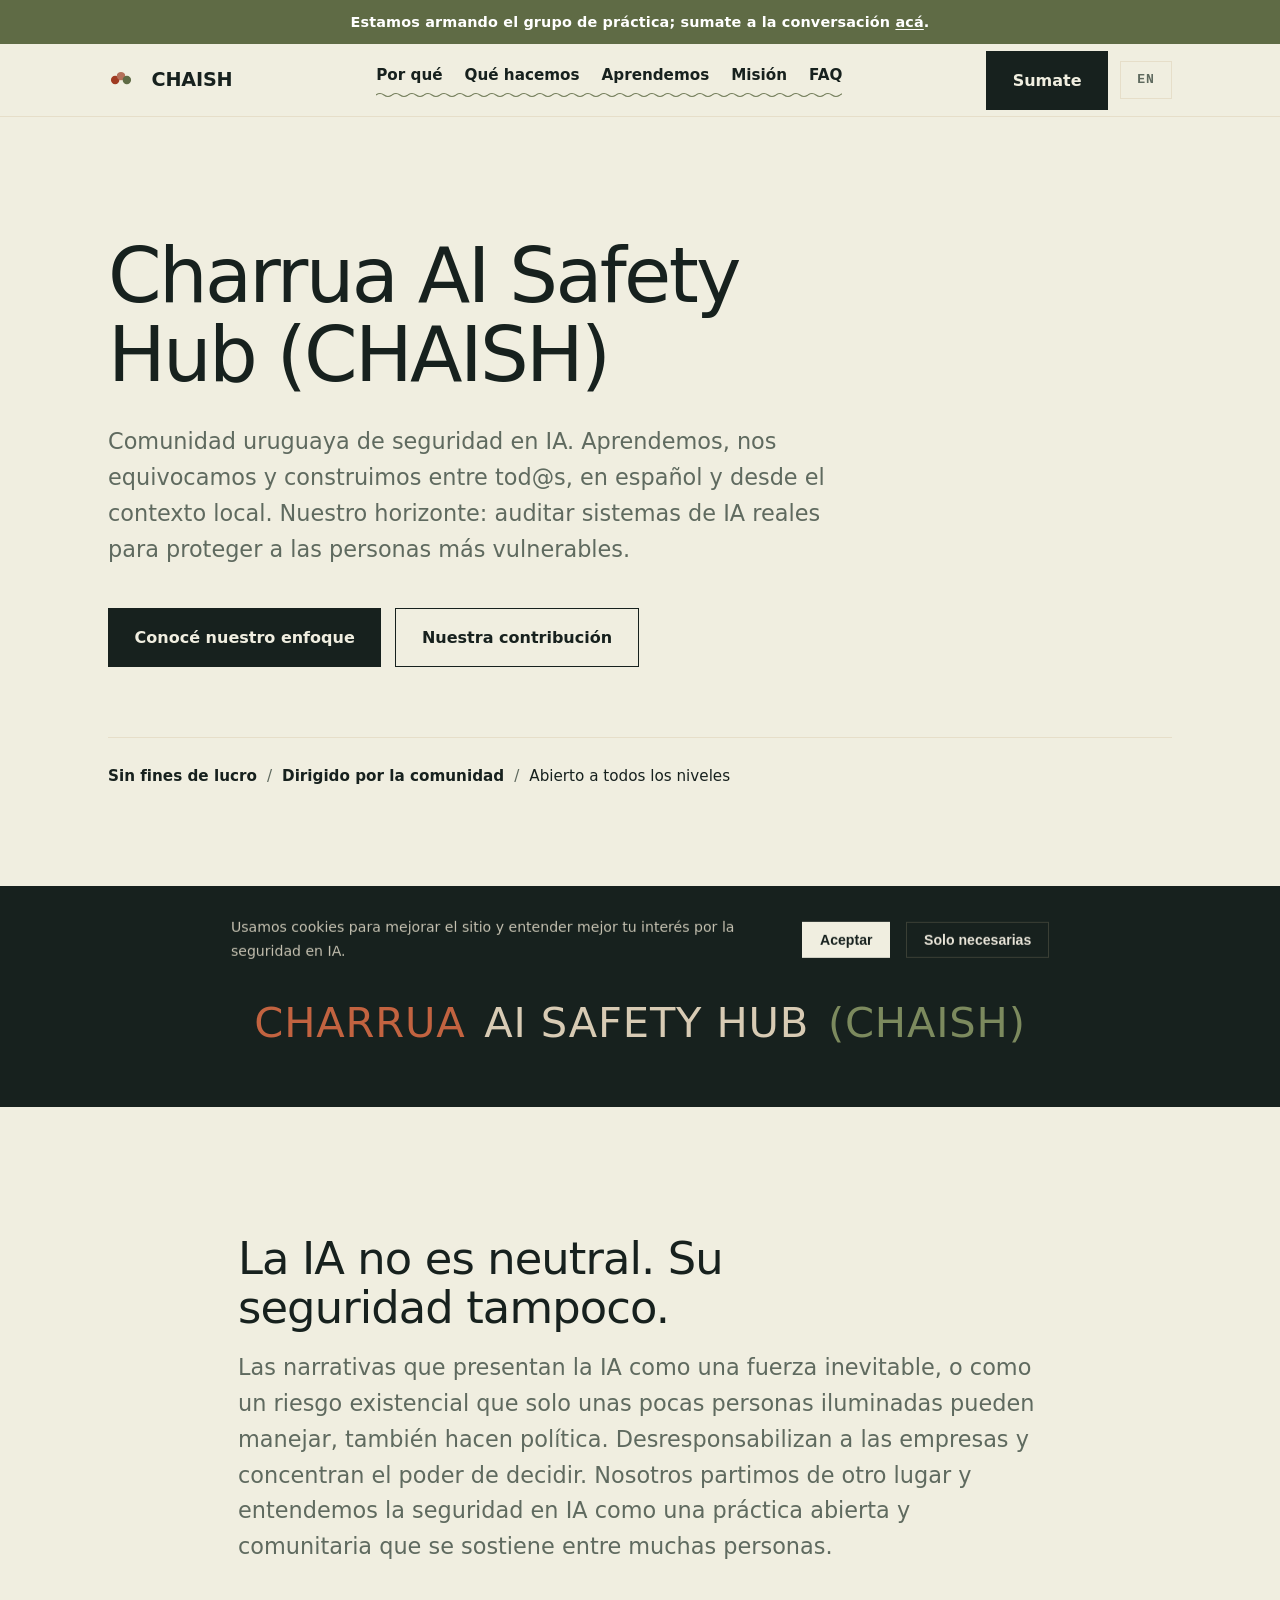
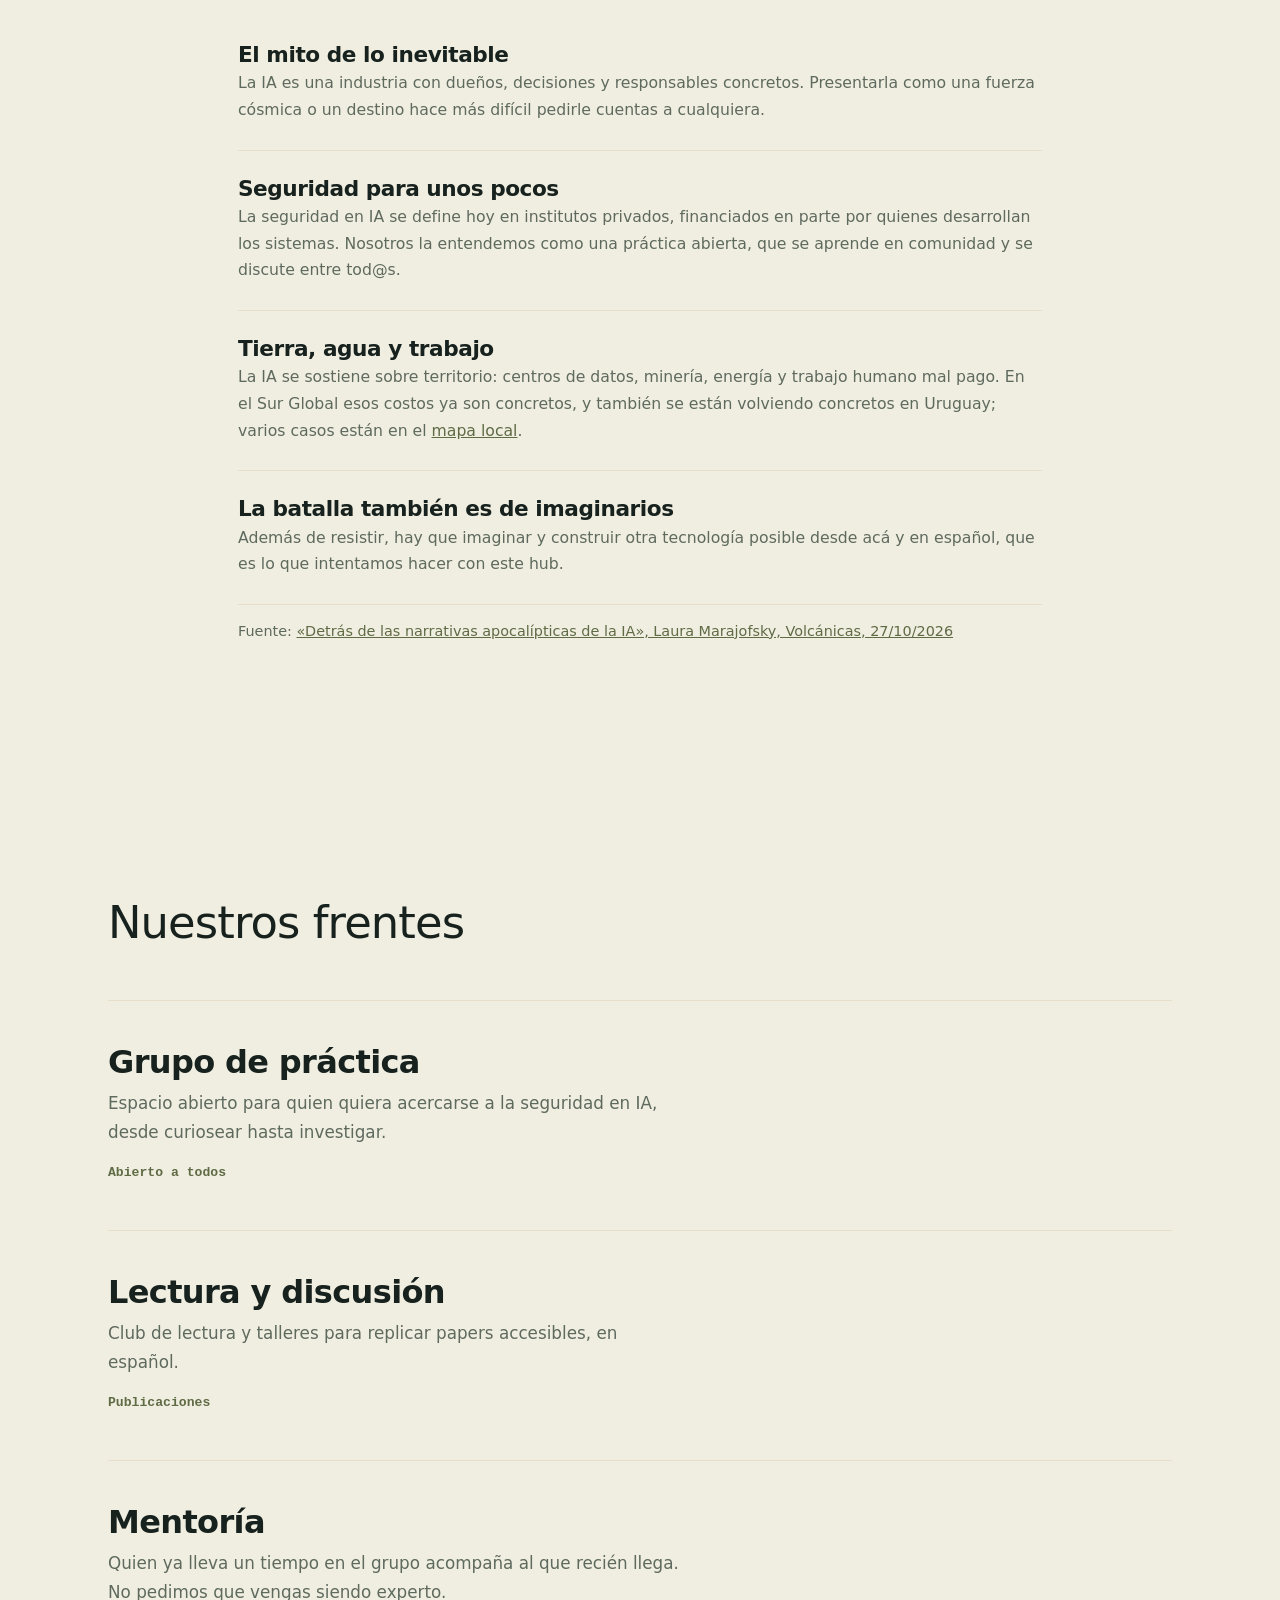
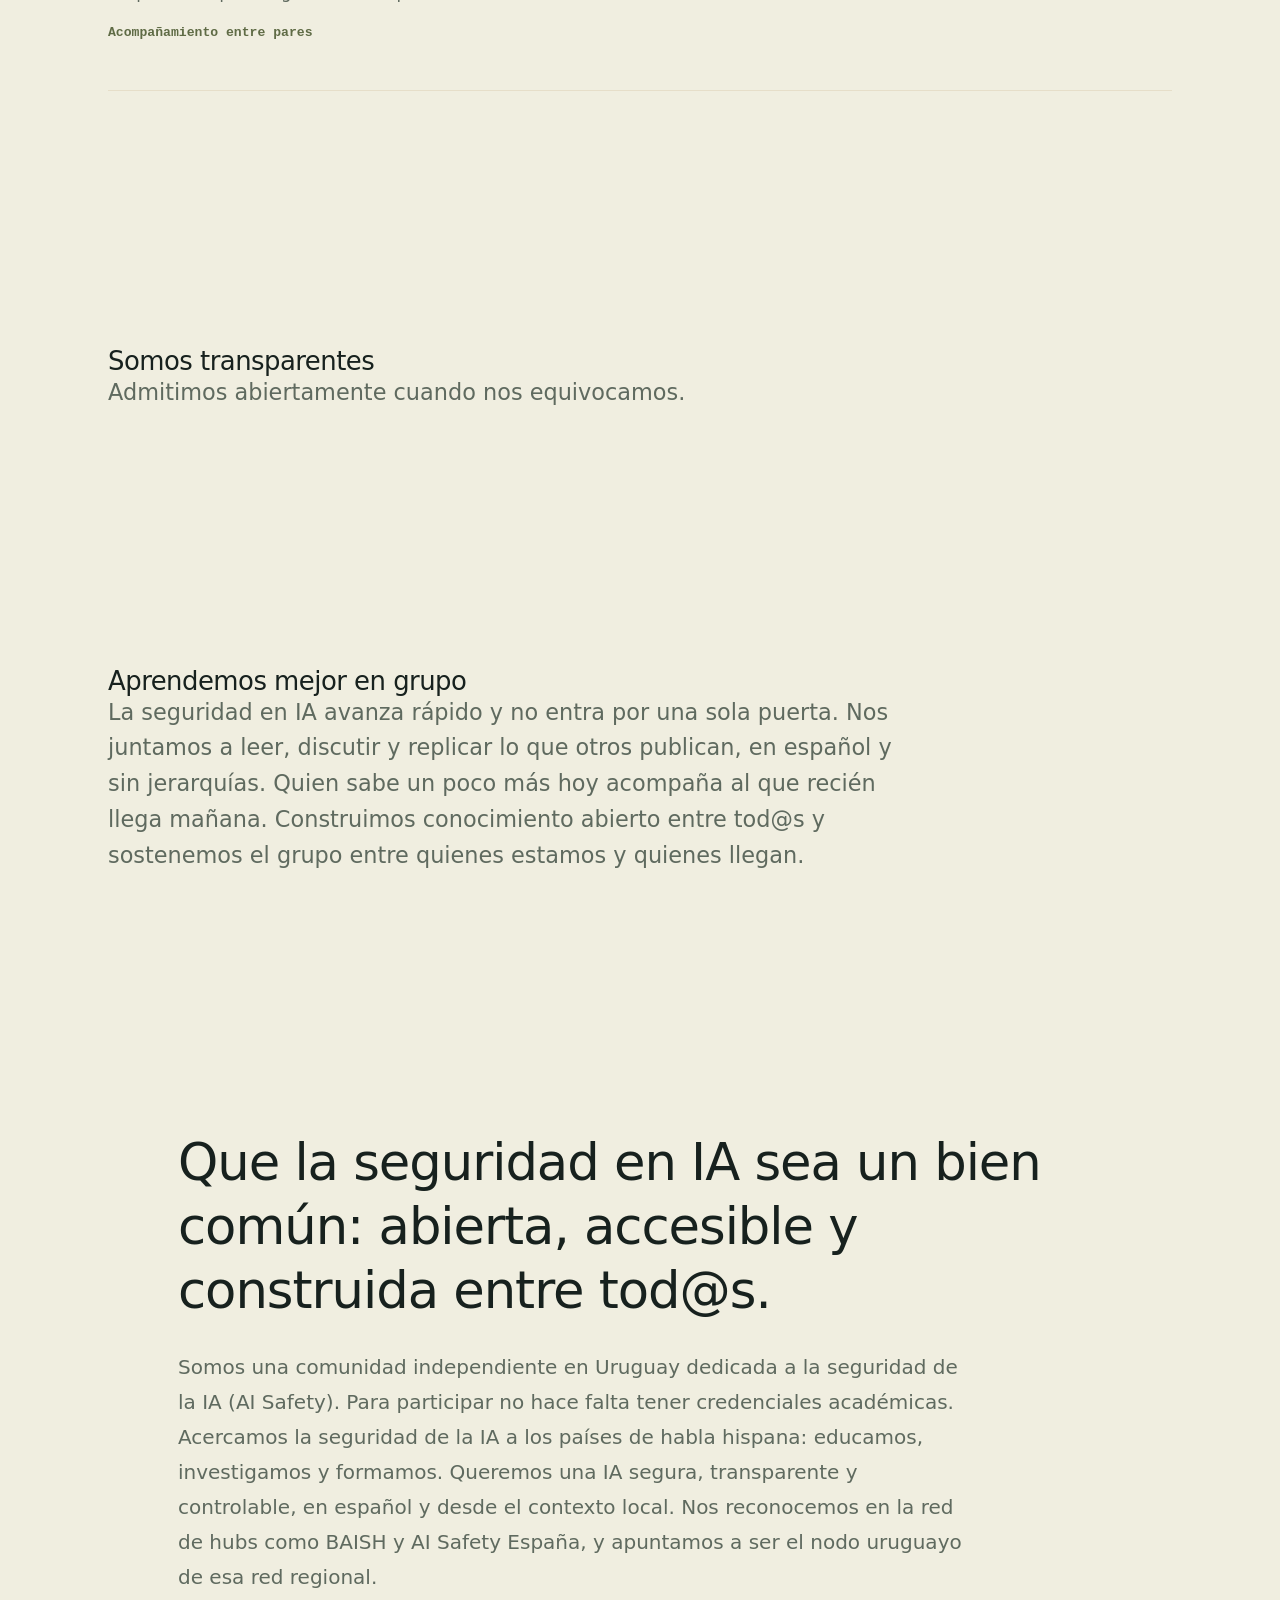
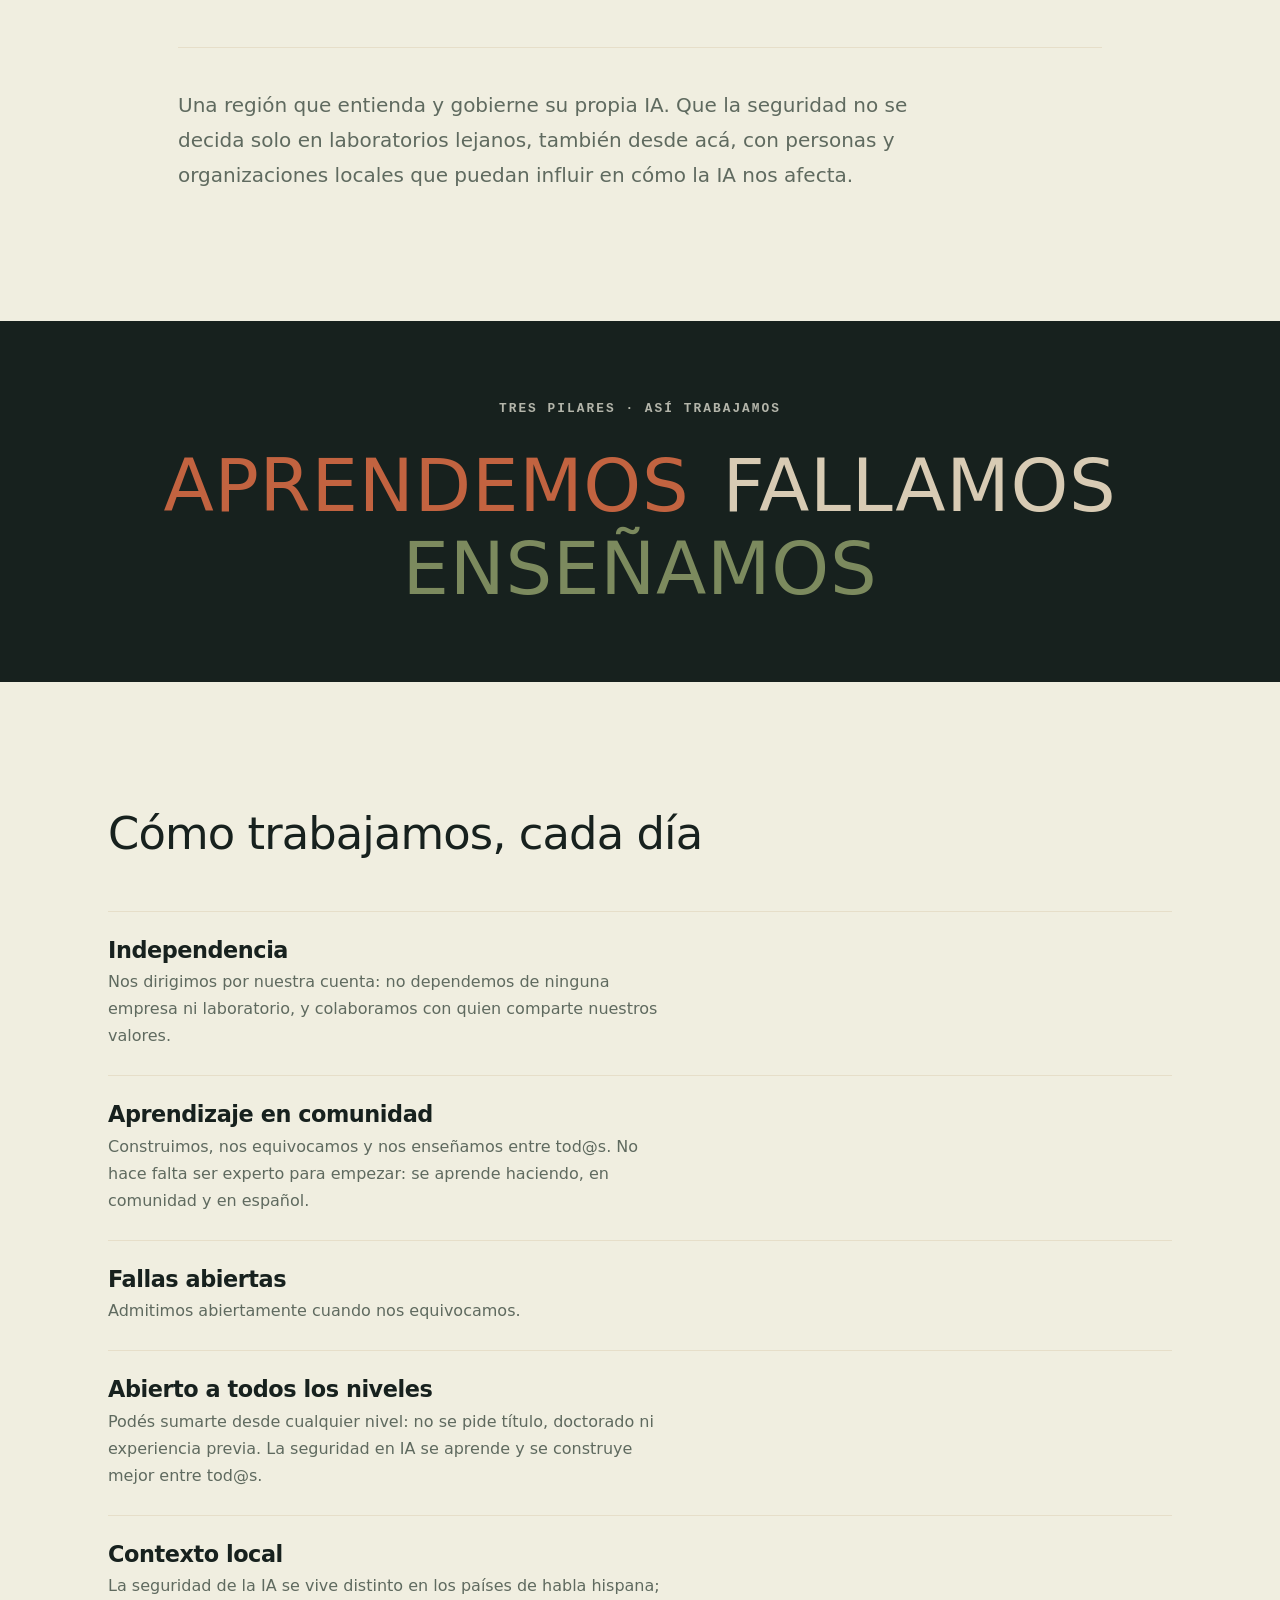
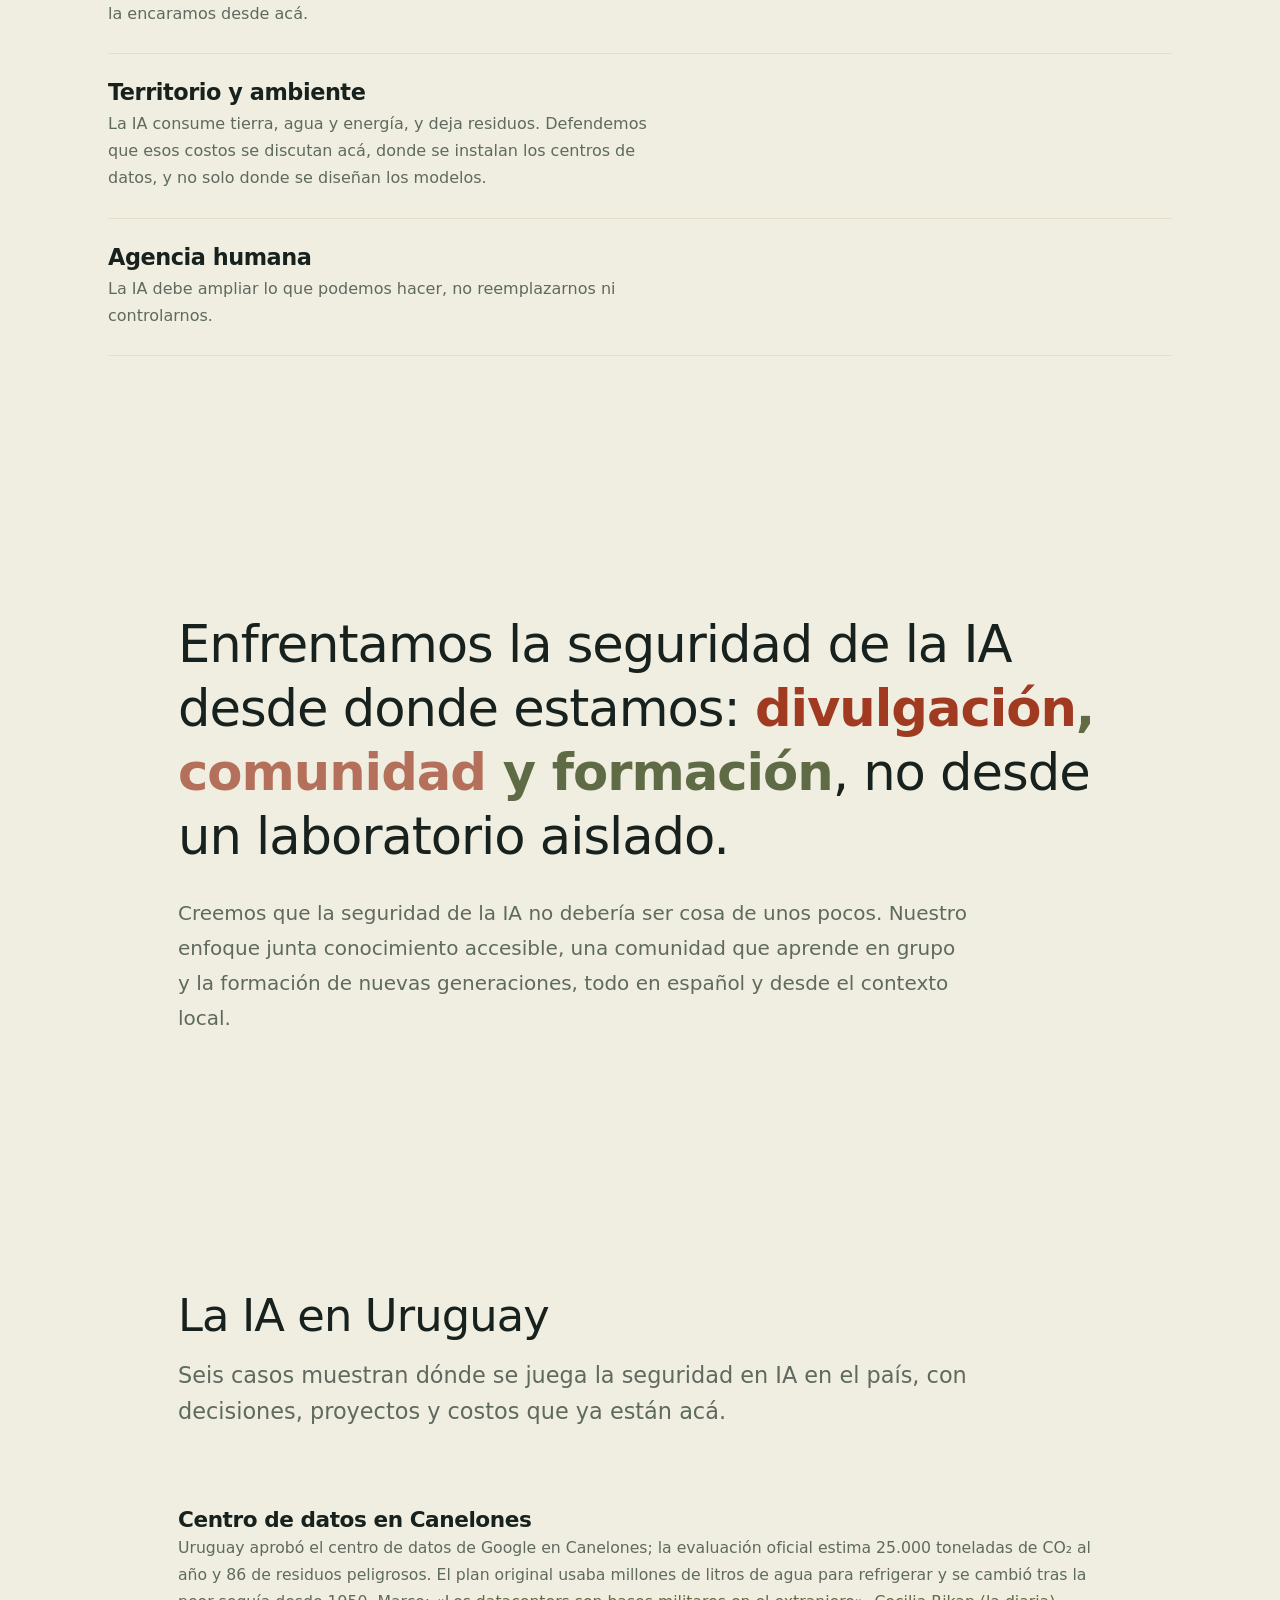
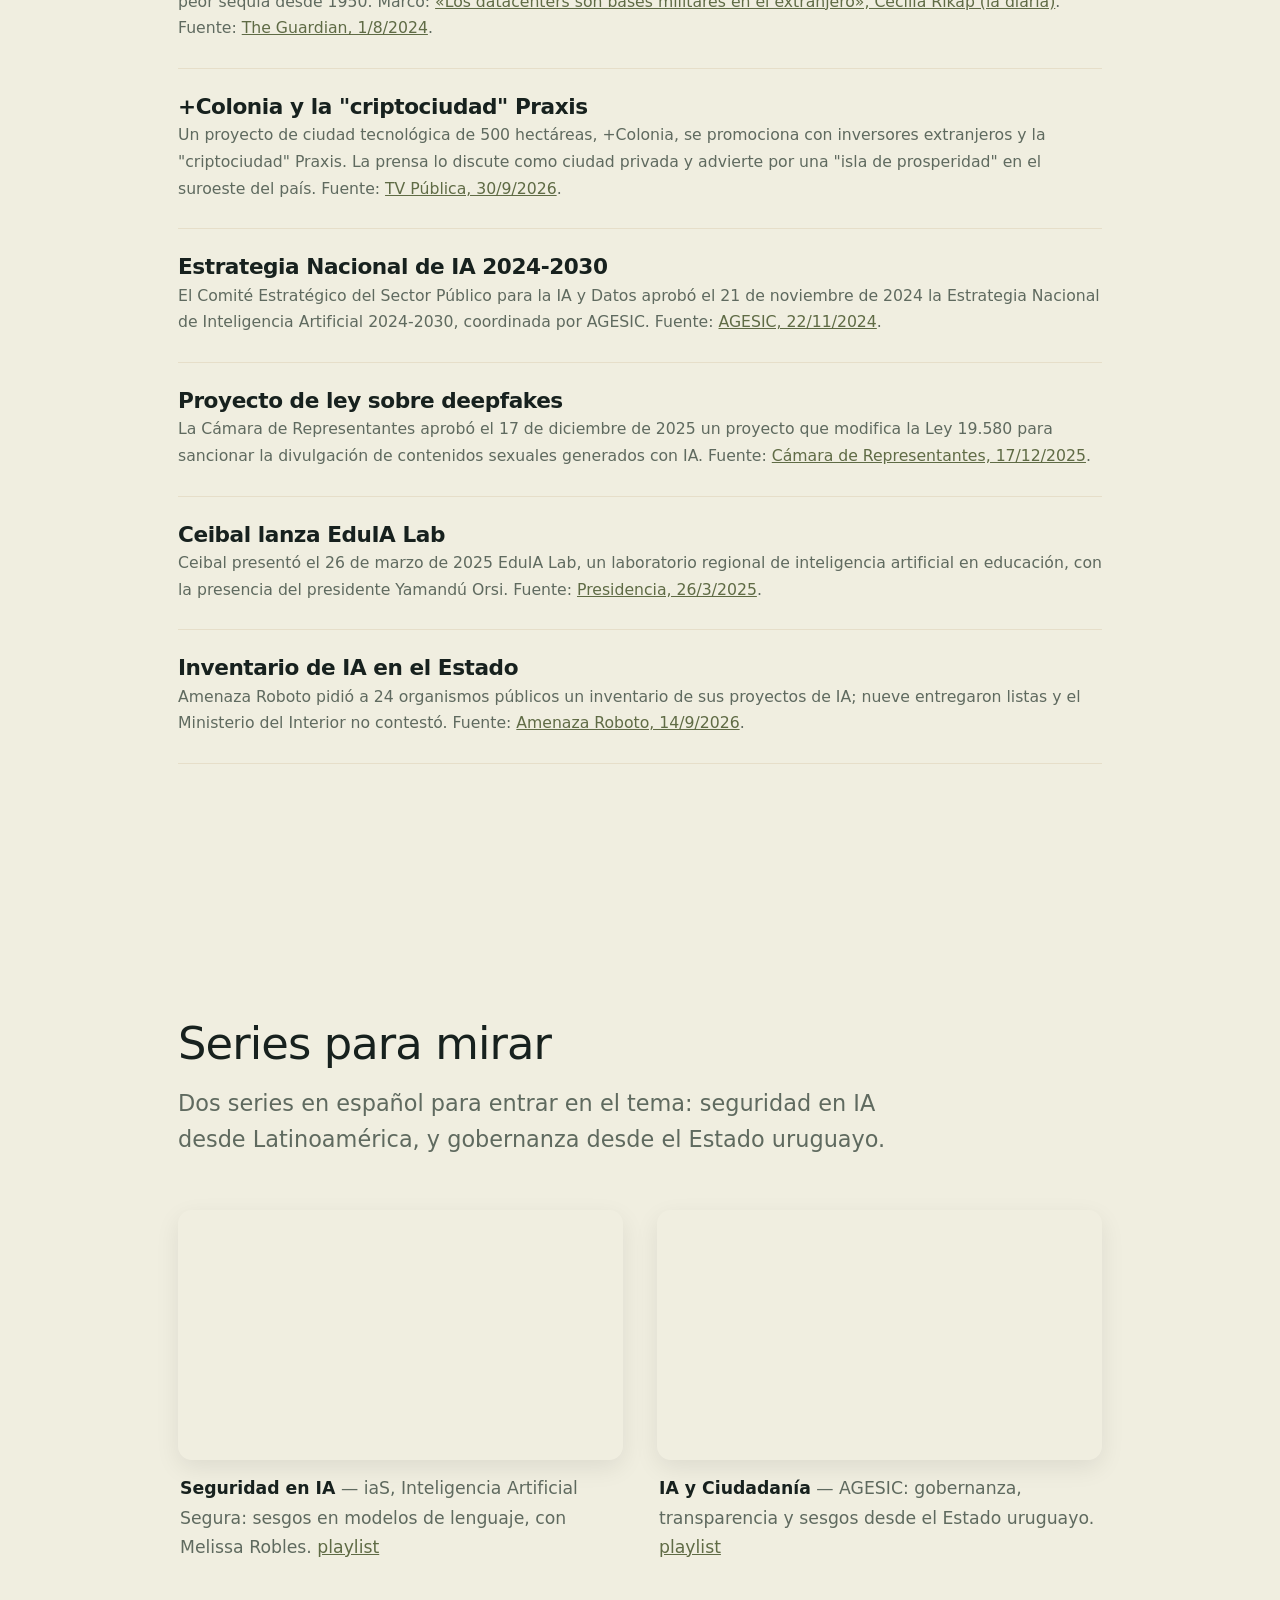
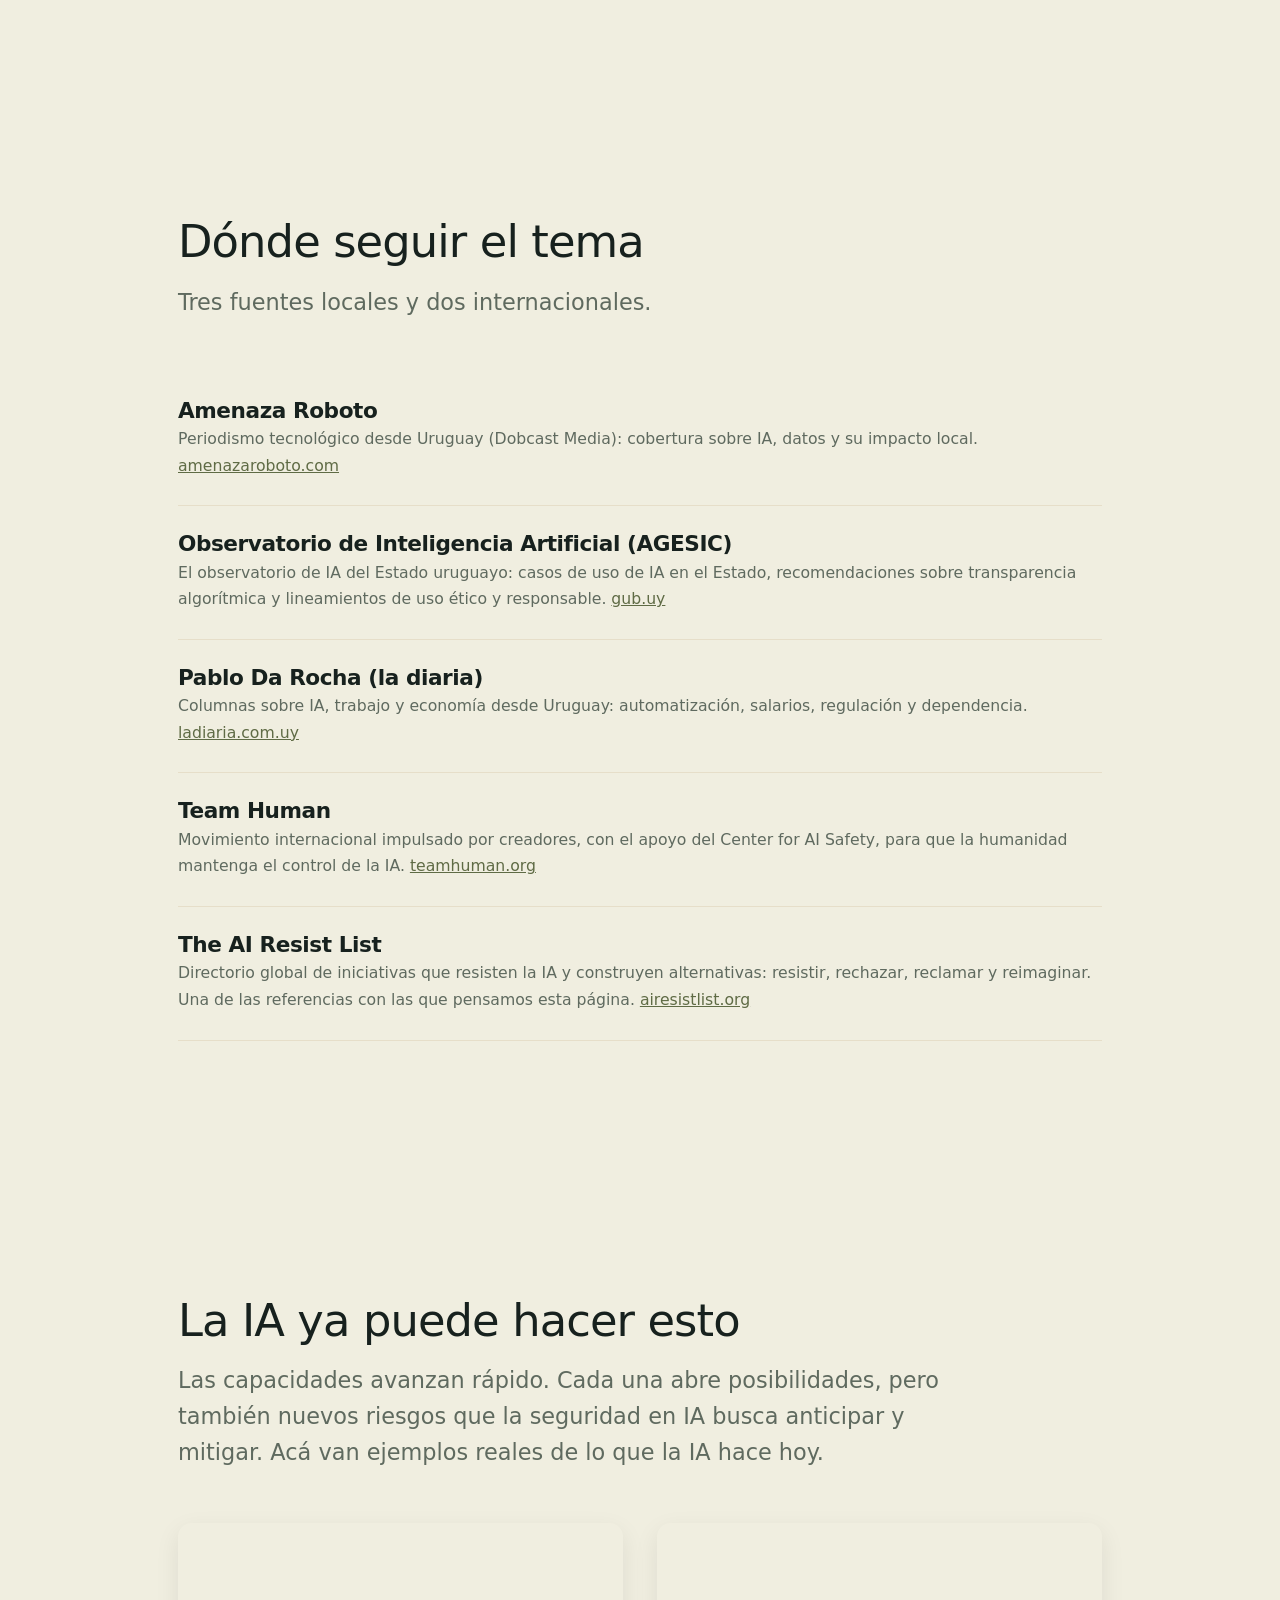
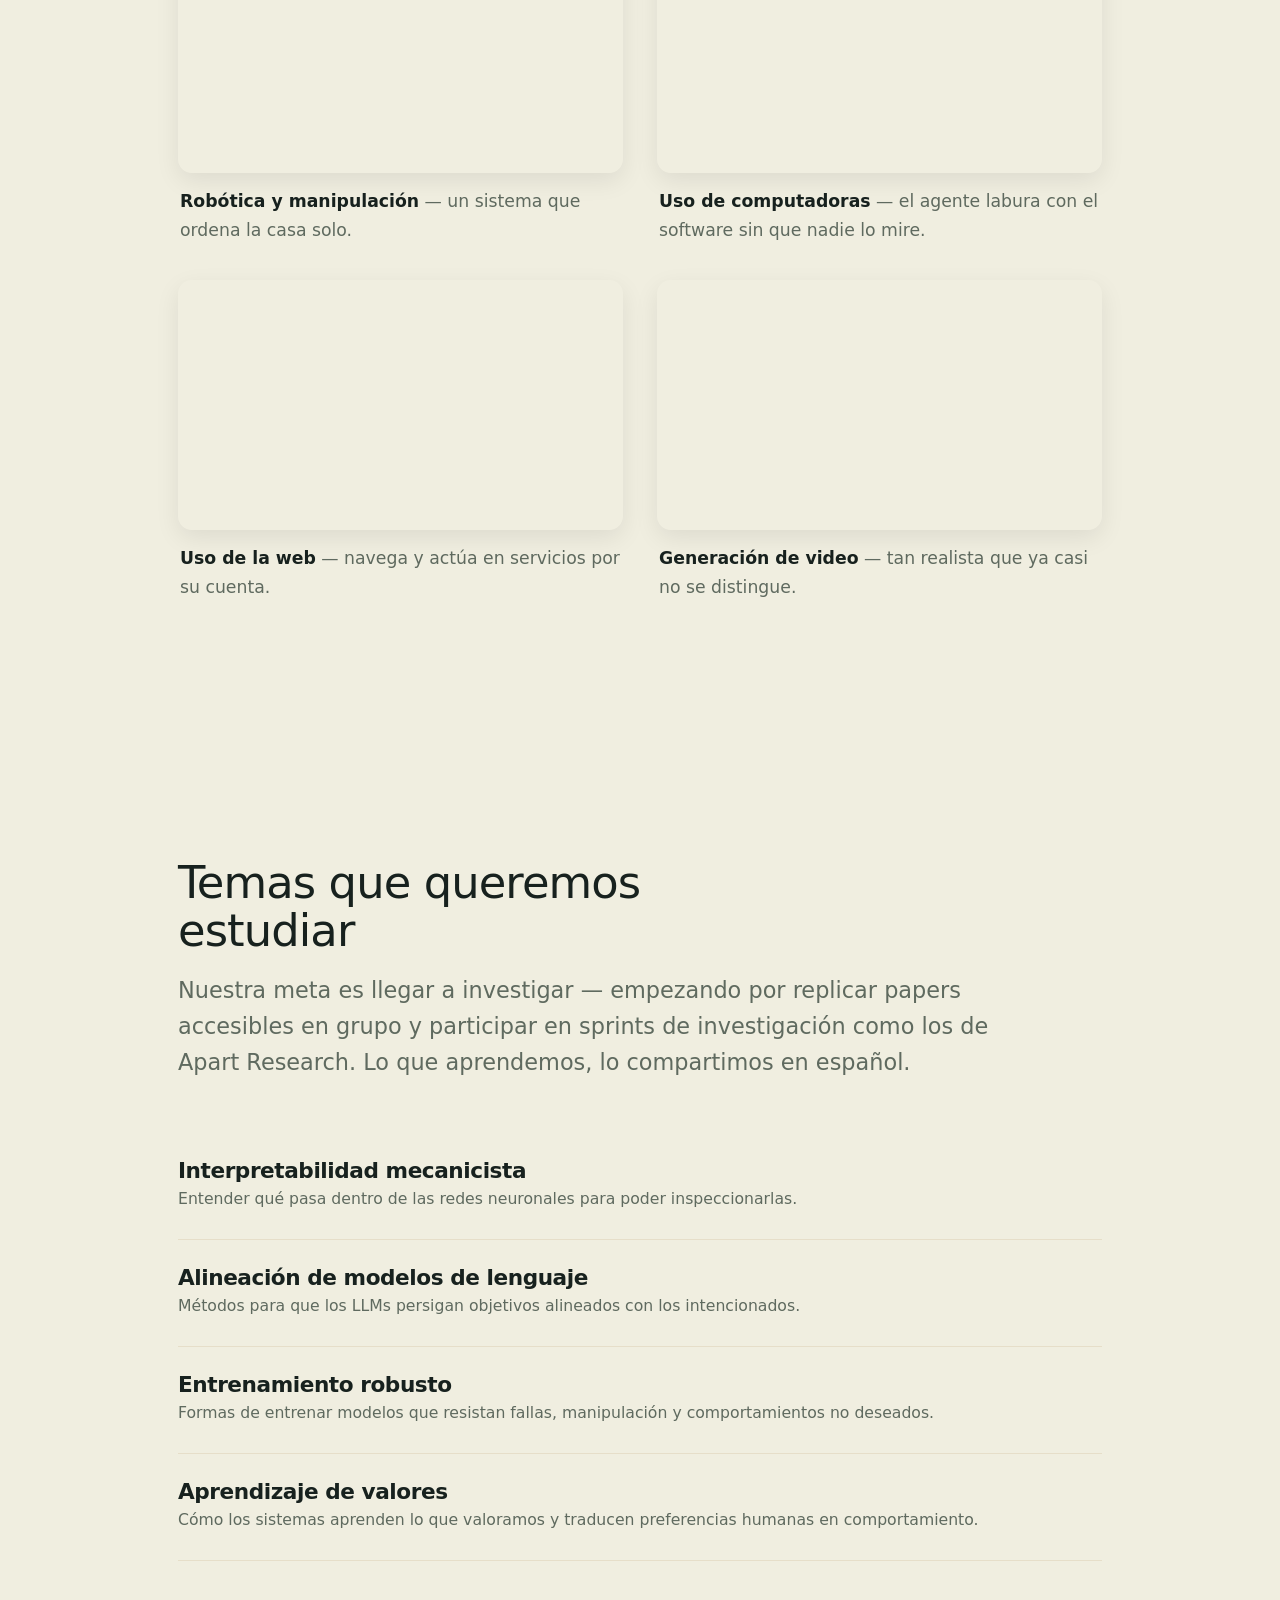
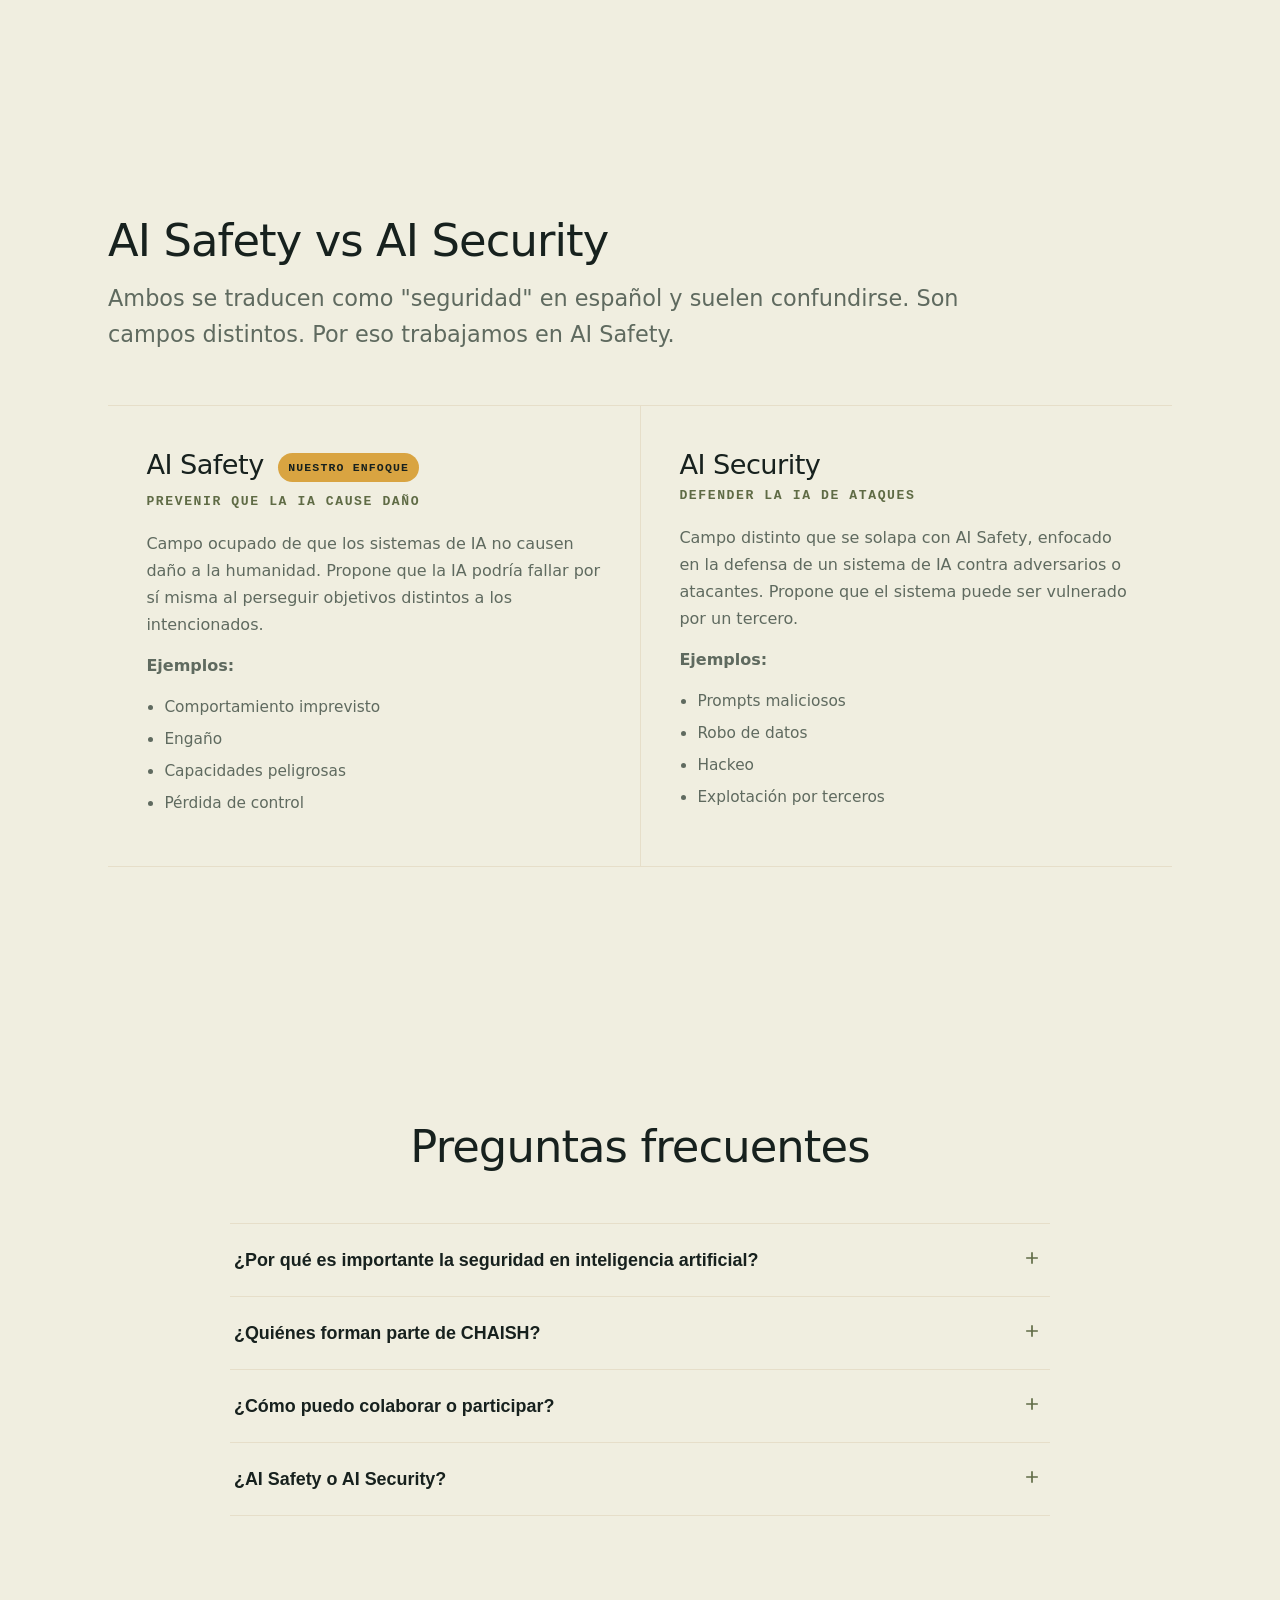
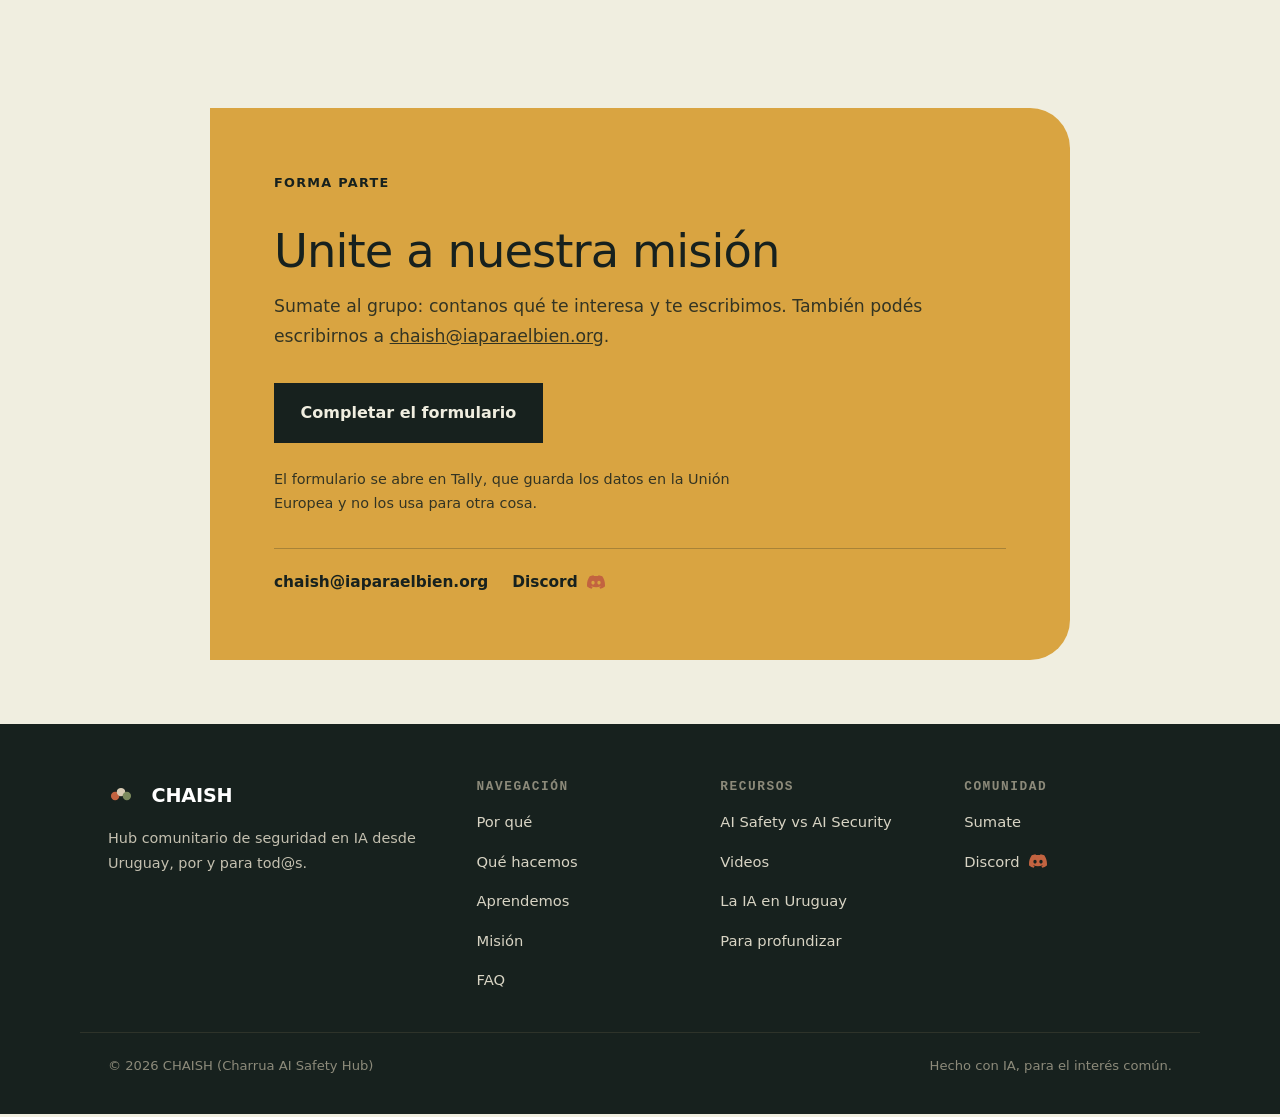
==== commit fb4c21a2: "feat(security): ship a meta CSP and make the ruleset enforce it Pages cannot set response headers, s" ====
--- a/index.html
+++ b/index.html
@@ -4,8 +4,8 @@
 <meta charset="UTF-8">
 <title>CHAISH · Seguridad en IA desde Uruguay</title>
 <meta http-equiv="refresh" content="0; url=chaish/">
+<meta http-equiv="Content-Security-Policy" content="default-src 'none'; base-uri 'none'; form-action 'none'">
 <link rel="canonical" href="chaish/">
-<script>window.location.replace("chaish/");</script>
 </head>
 <body>
 <p>Redirigiendo a <a href="chaish/">CHAISH · Seguridad en IA desde Uruguay</a>…</p>
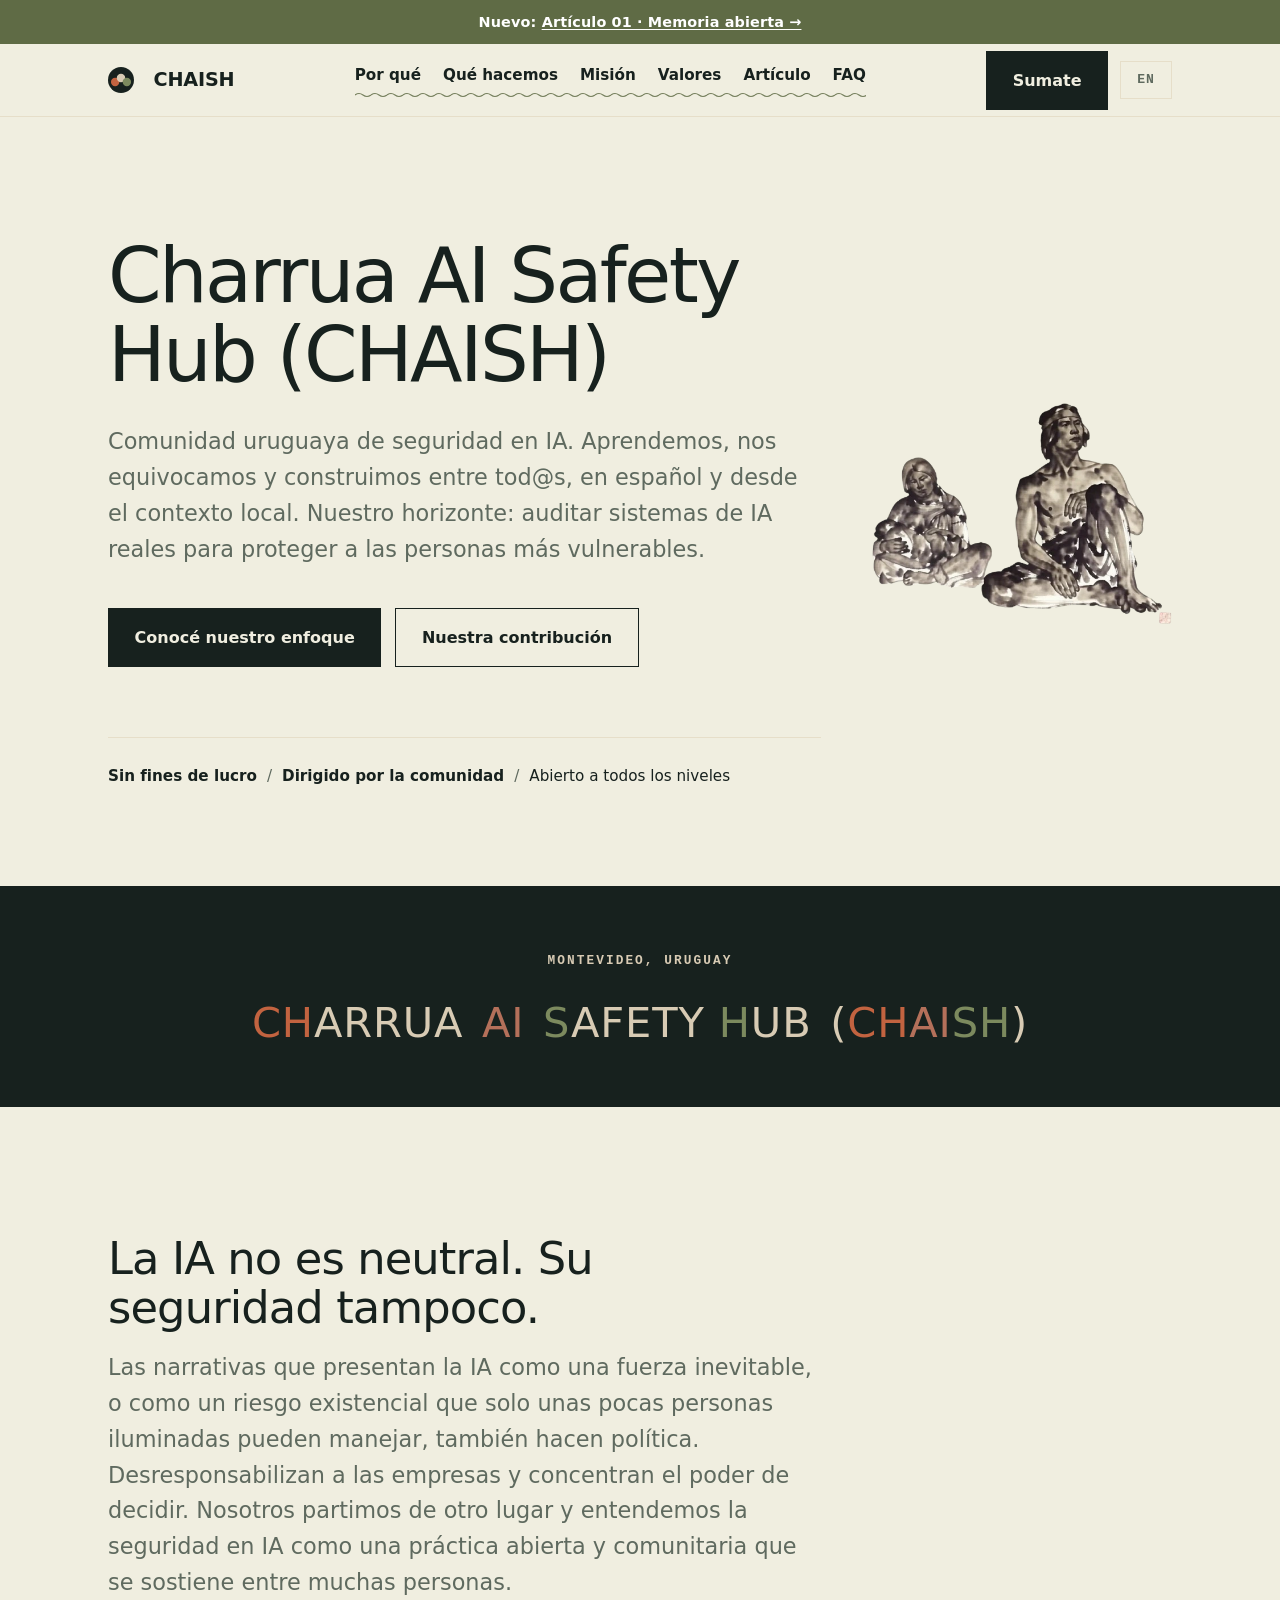
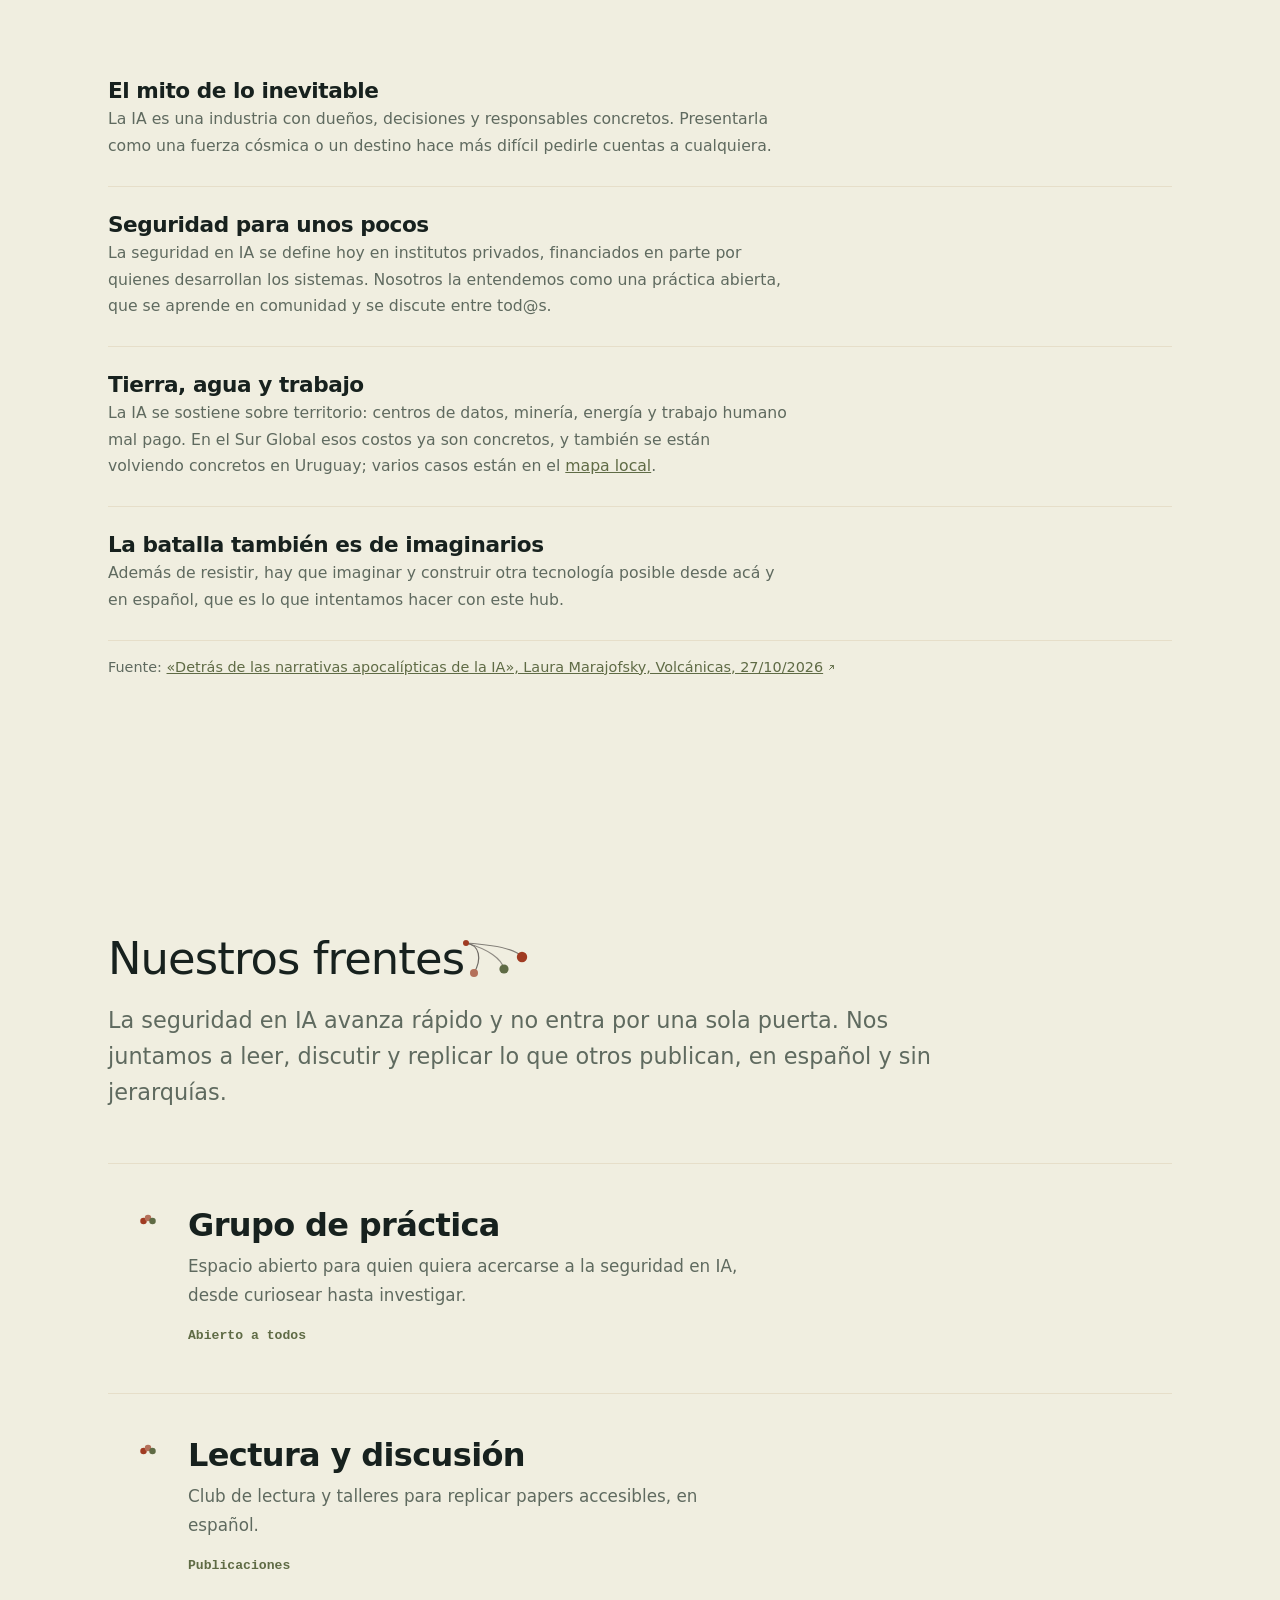
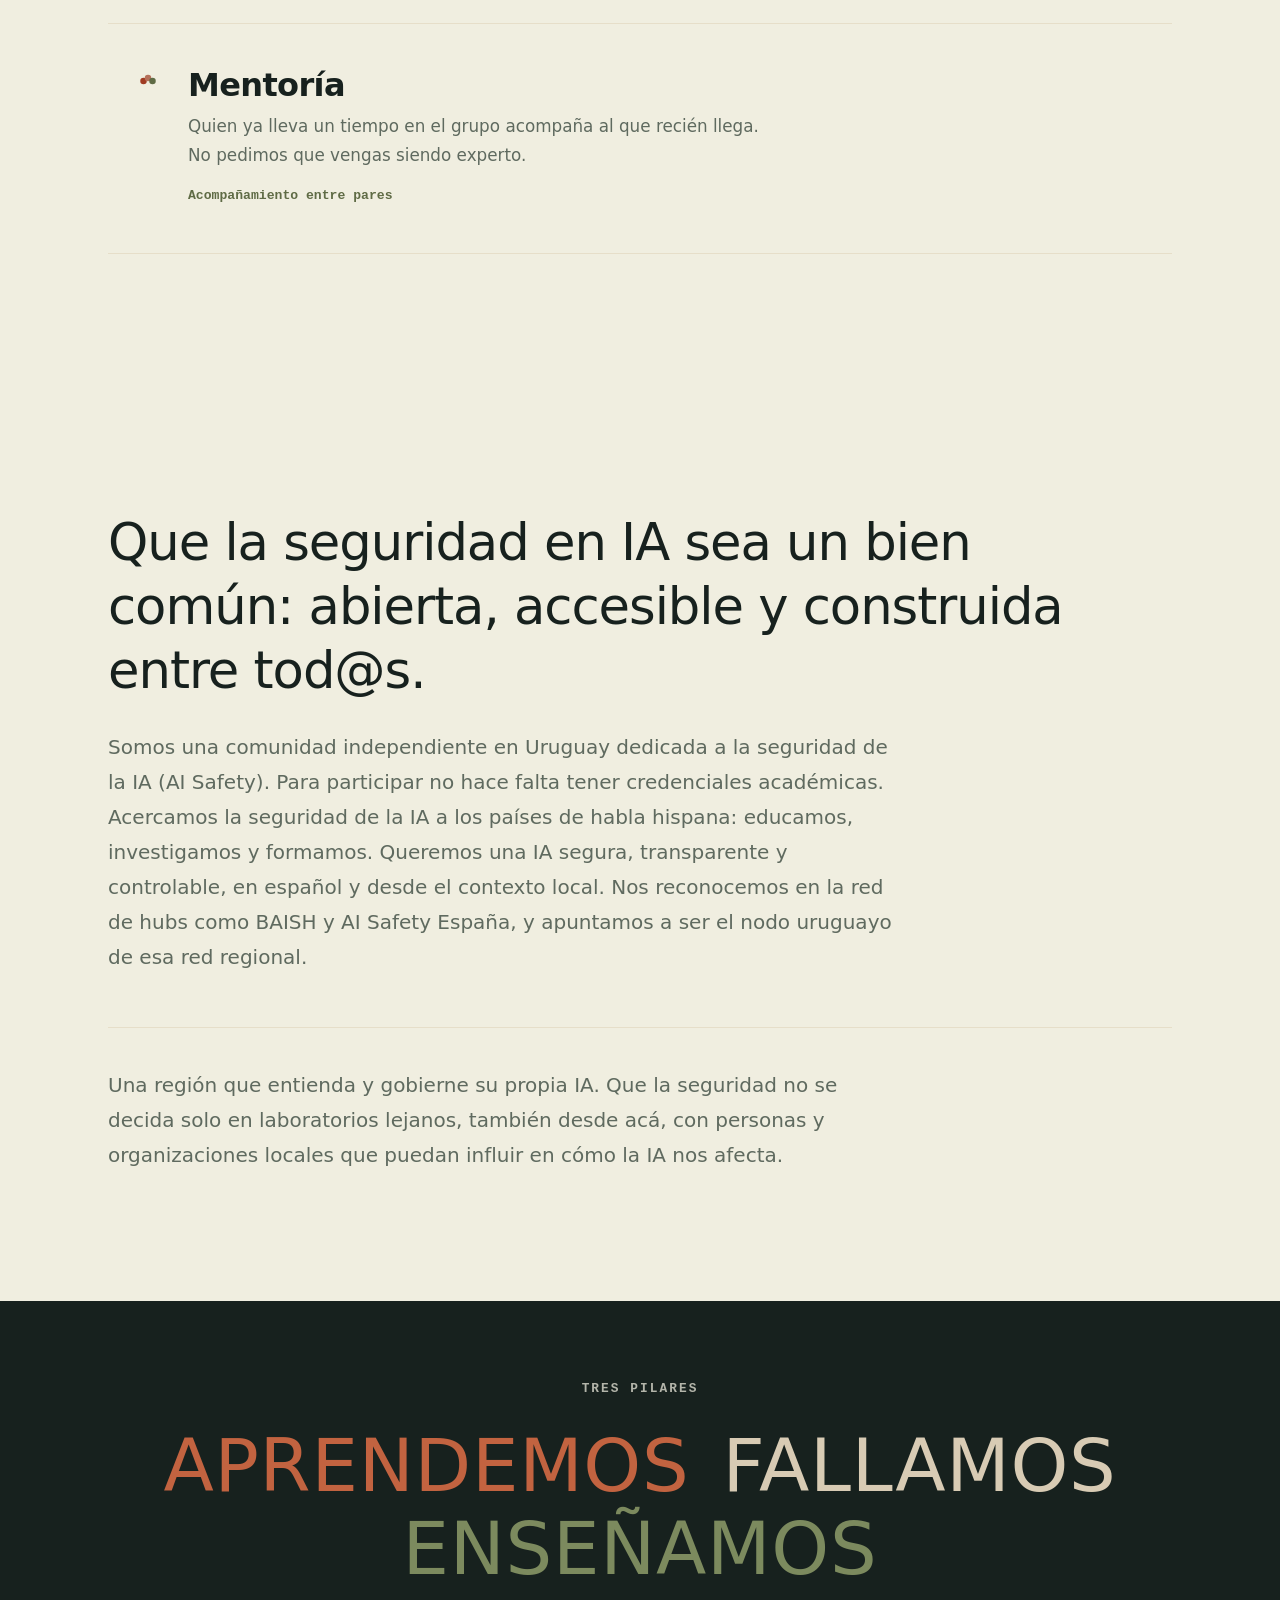
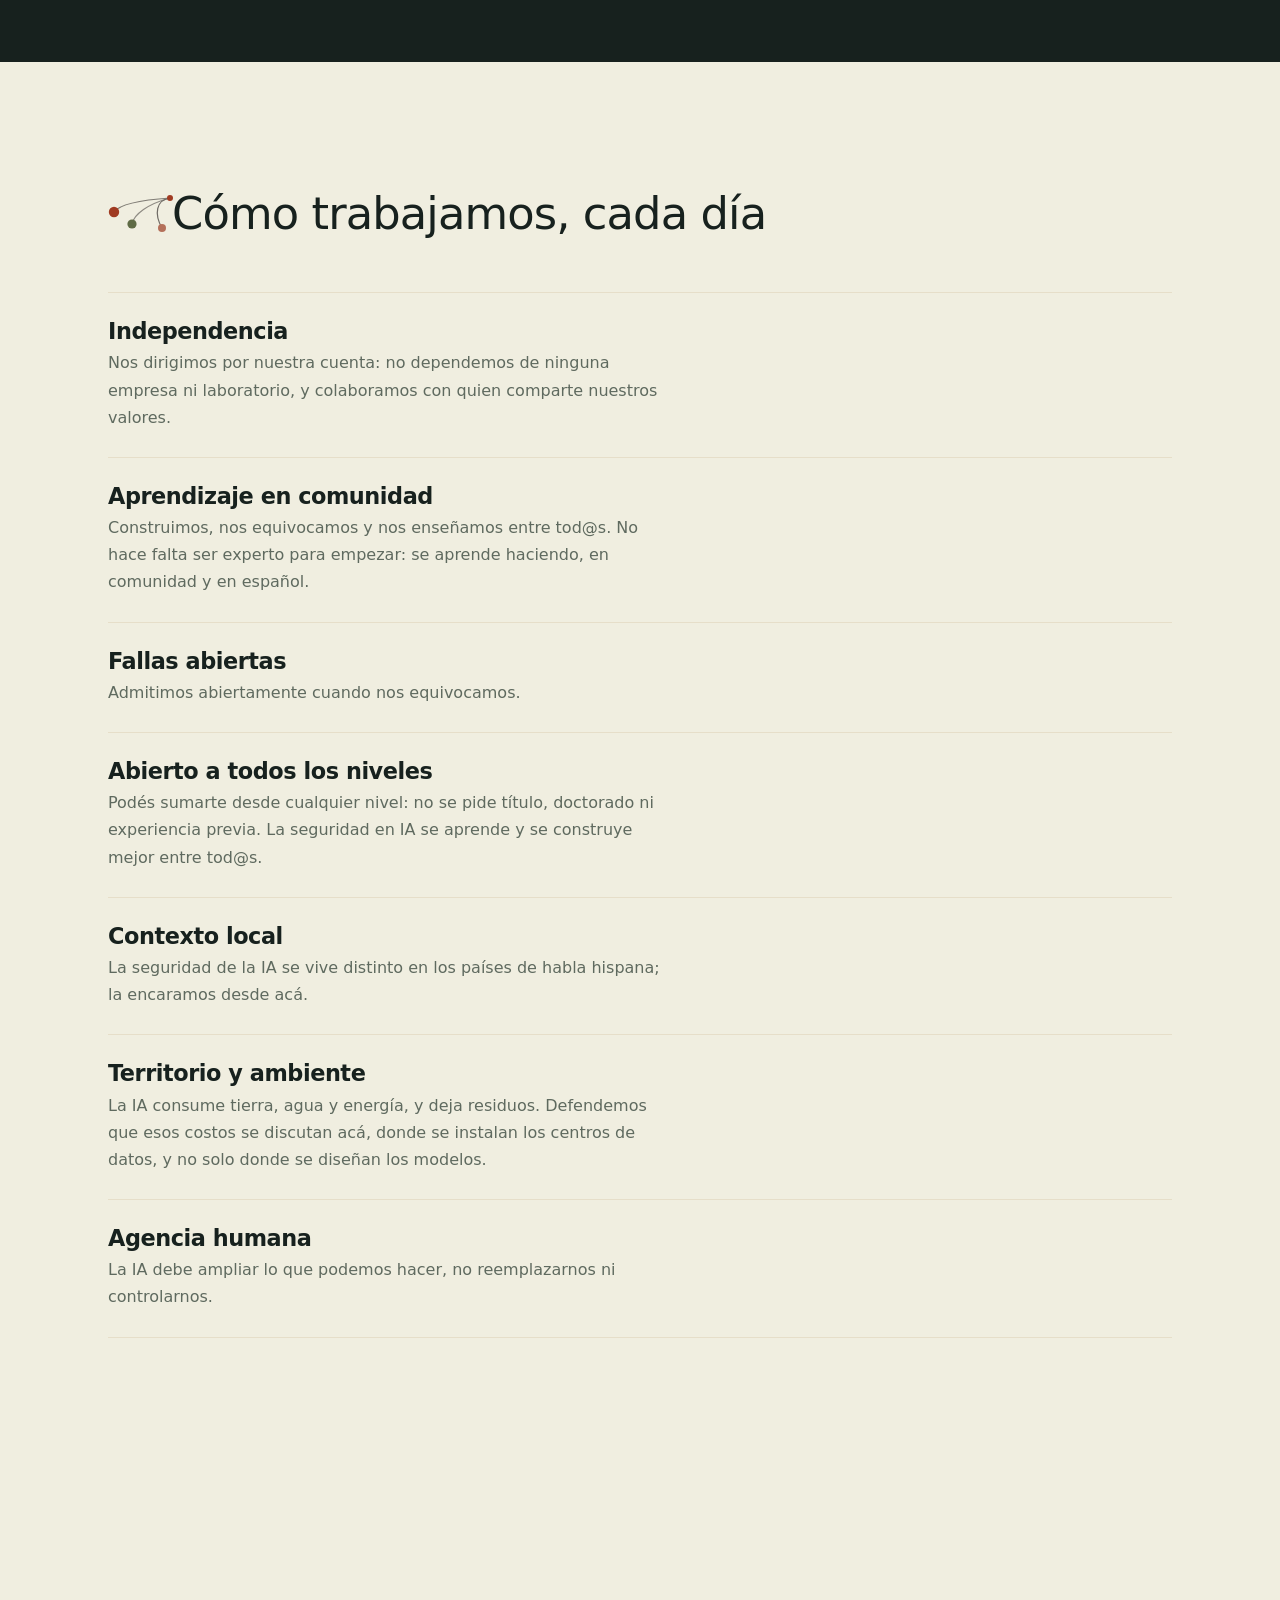
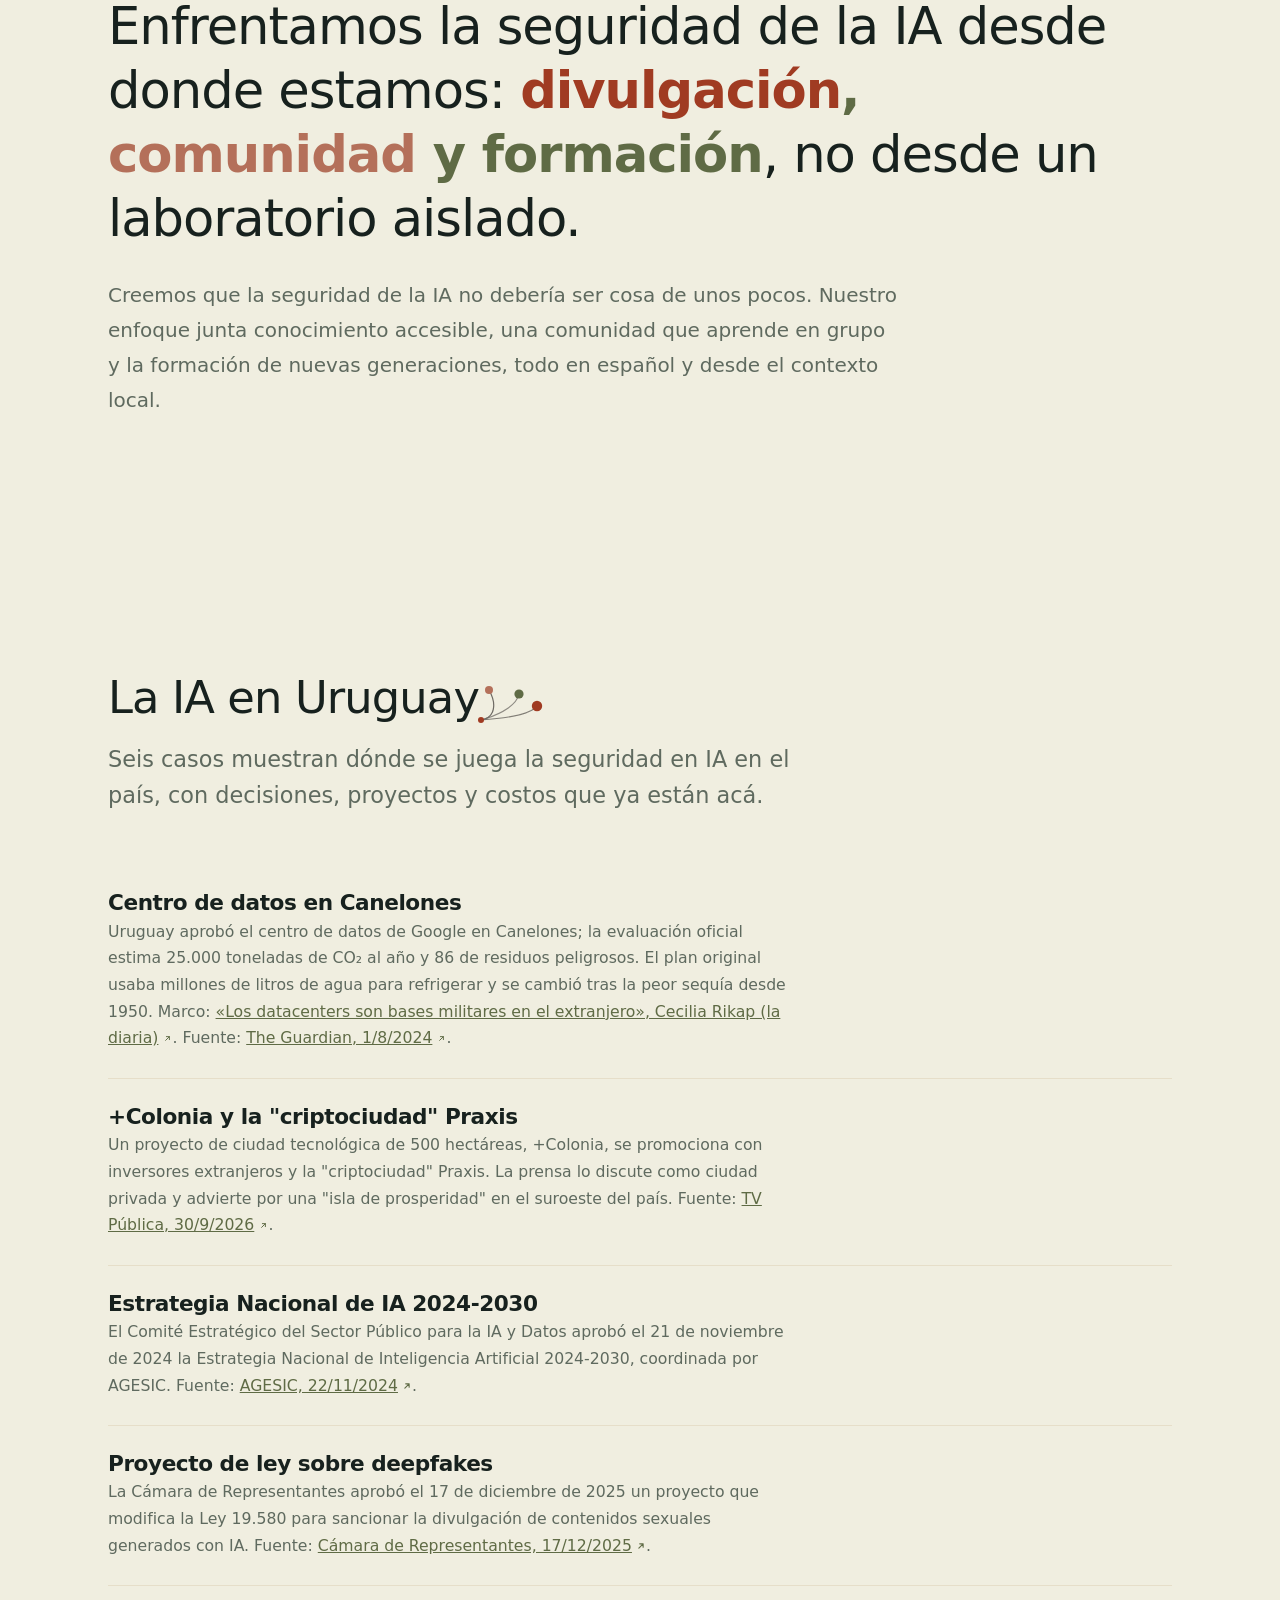
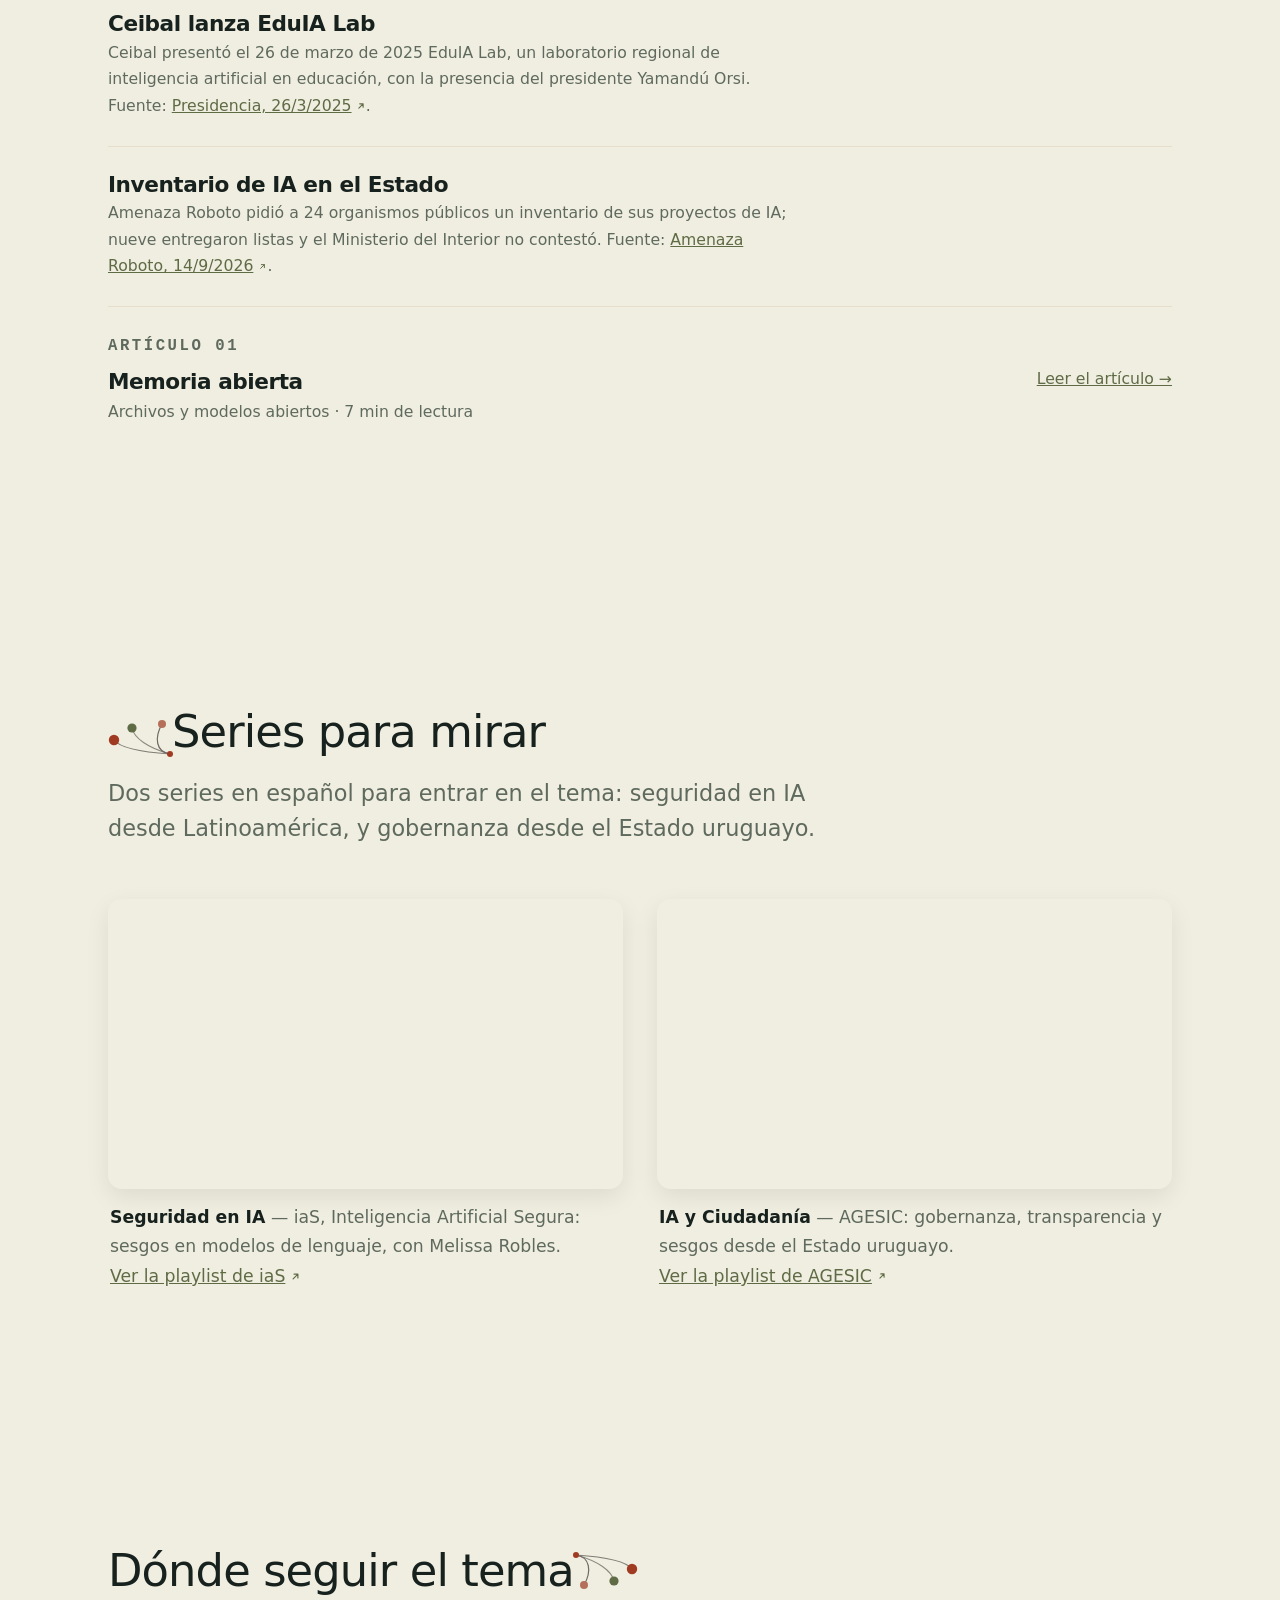
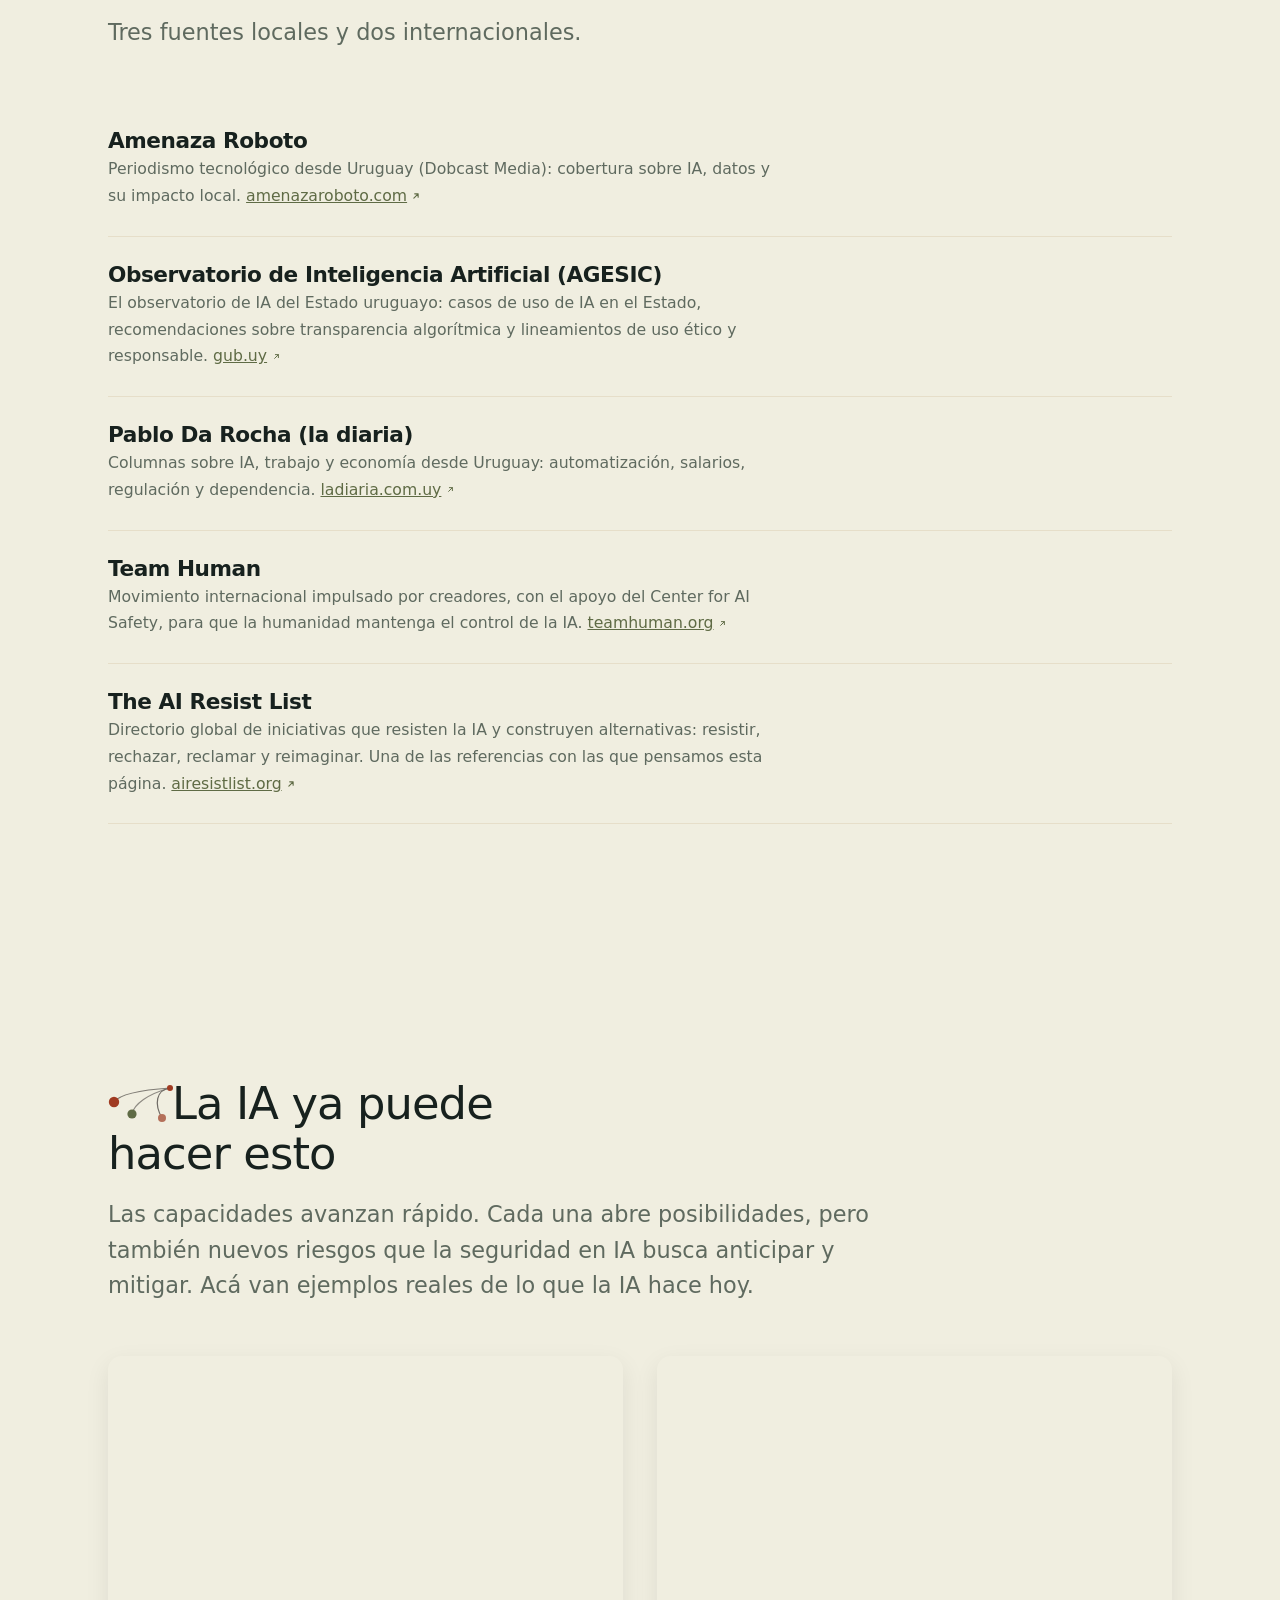
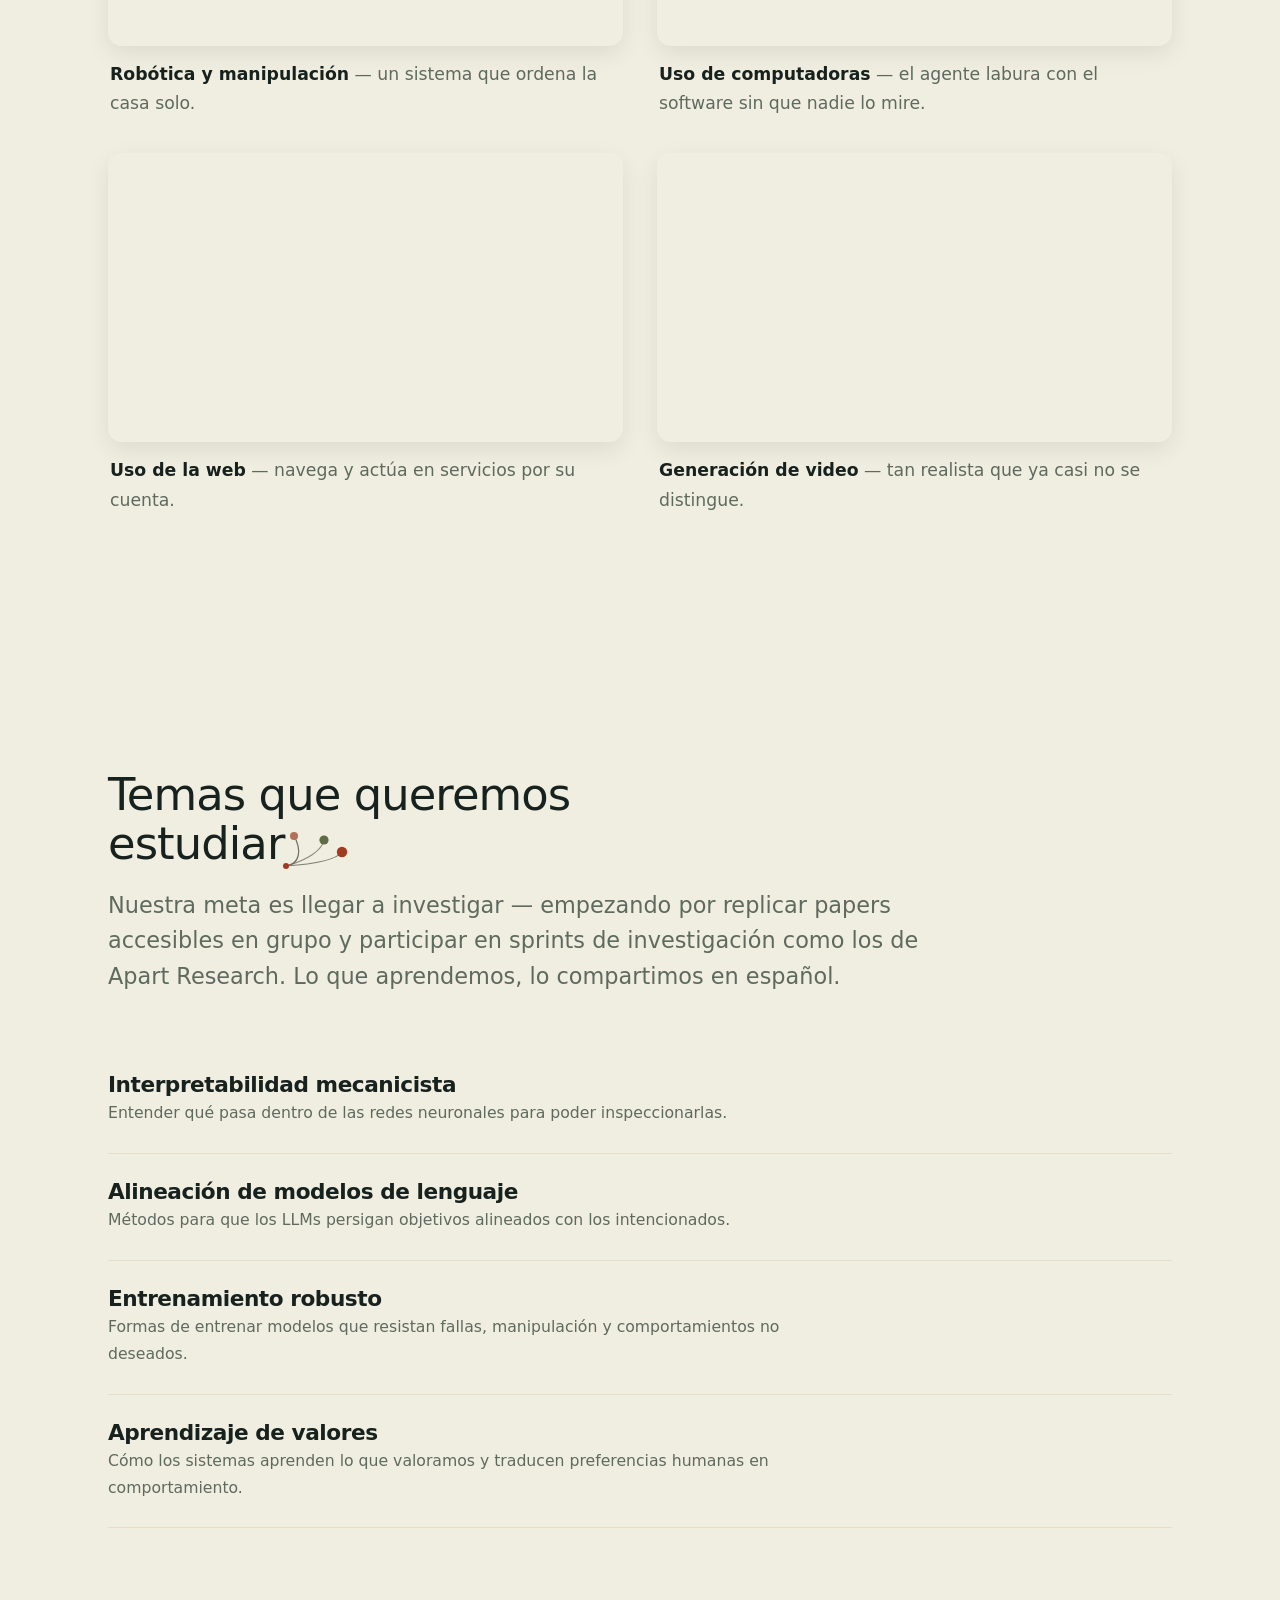
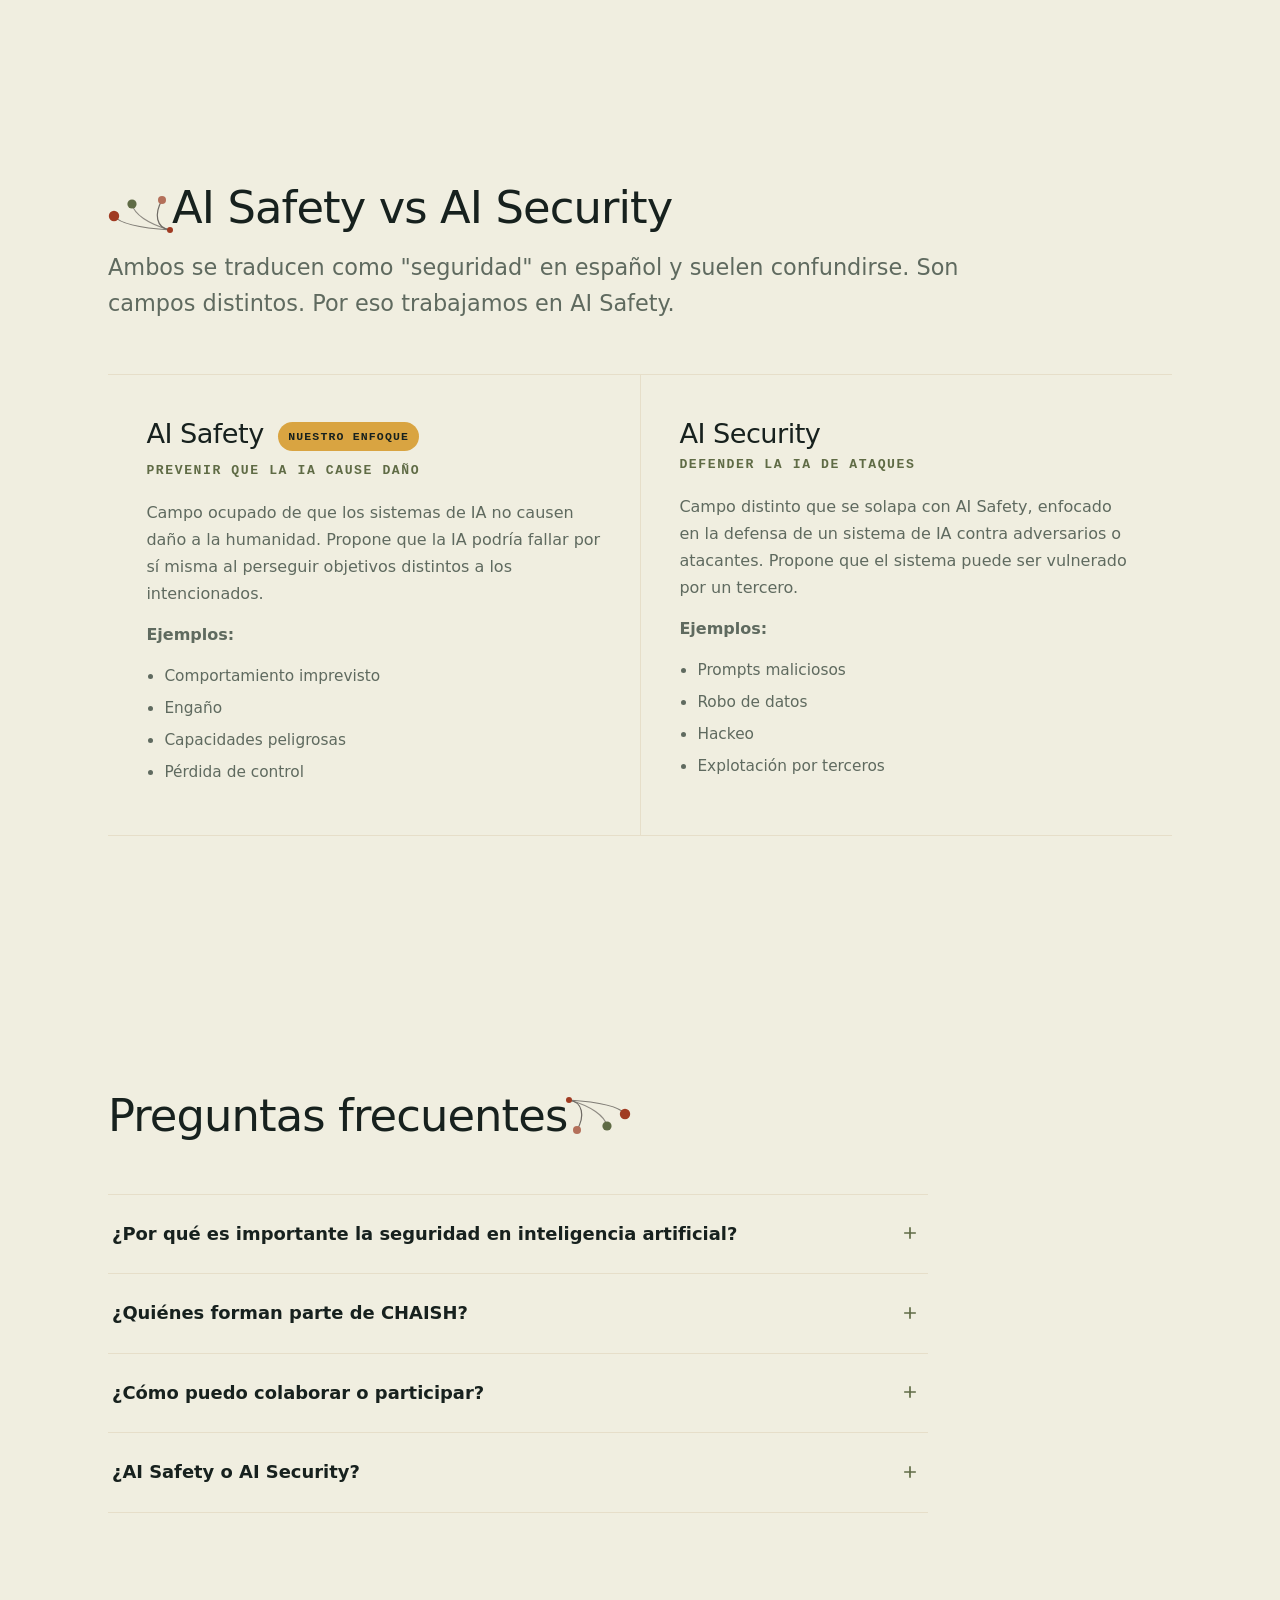
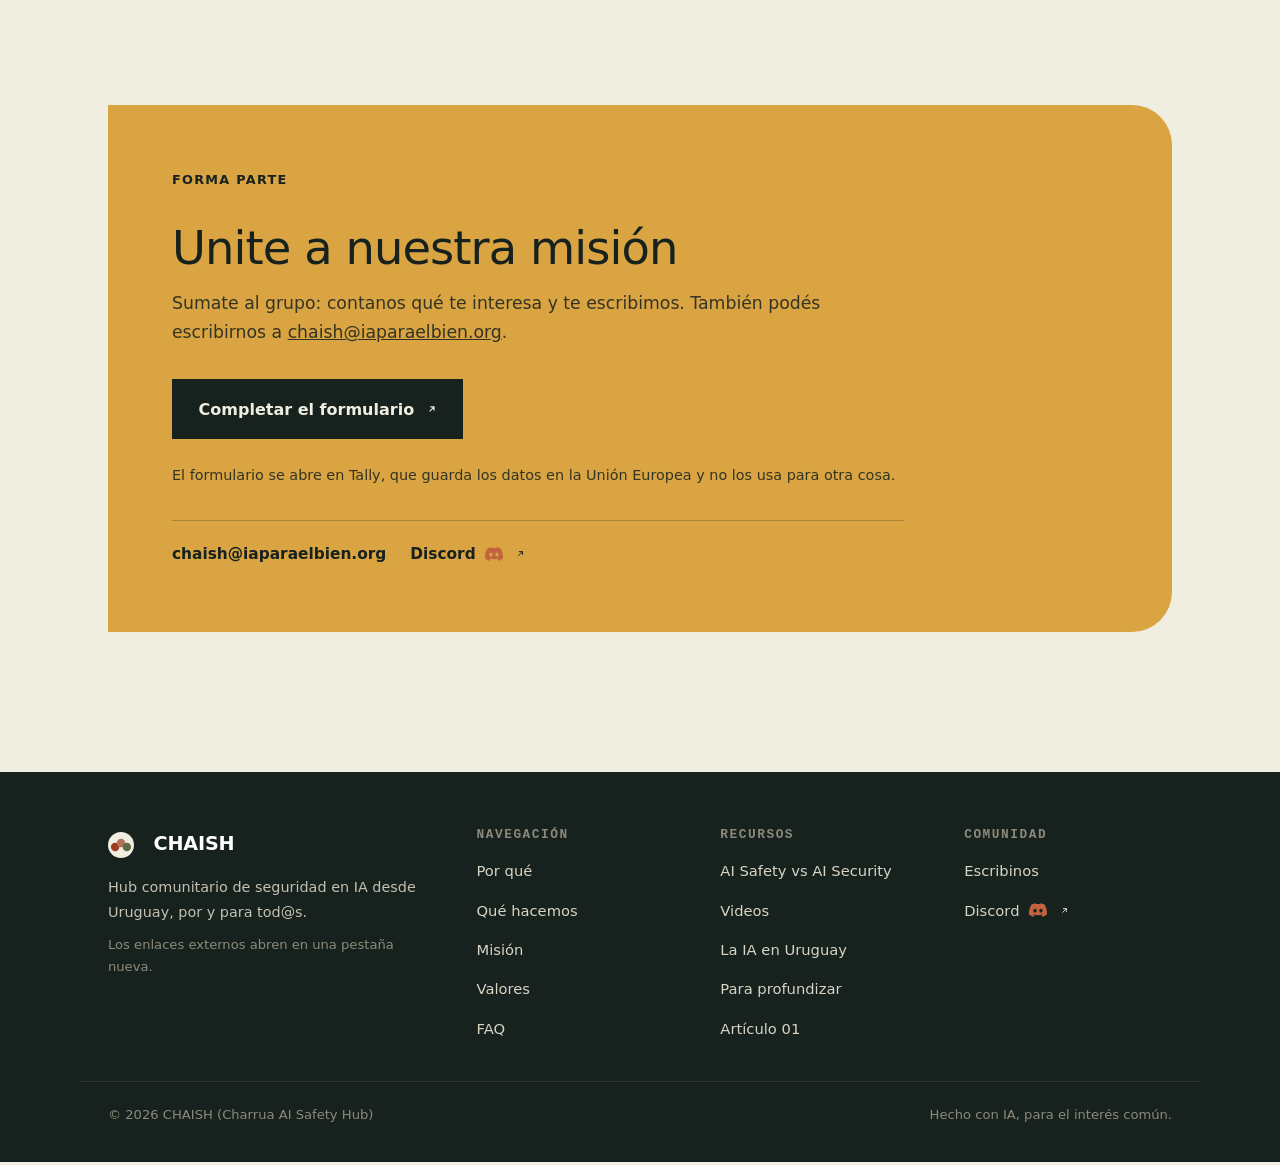
==== commit 1996e660: "fix(context7): add Ask snippets to the apex root page El verificador carga exactamente la URL regist" ====
--- a/index.html
+++ b/index.html
@@ -6,8 +6,18 @@
 <meta http-equiv="refresh" content="0; url=chaish/">
 <meta http-equiv="Content-Security-Policy" content="default-src 'none'; base-uri 'none'; form-action 'none'">
 <link rel="canonical" href="chaish/">
+<!-- context7:meta:begin -->
+<meta name="context7-site-verification" content="ask_b1bd943202d5e59a5a562503">
+<!-- context7:meta:end -->
 </head>
 <body>
+<!-- context7:note:begin -->
+<blockquote data-context7-ask="true" aria-hidden="true" hidden>
+  <h2>Search</h2>
+  <p>Page index: https://iaparaelbien.org/llms.txt.</p>
+  <p>This site has a search endpoint: https://context7.com/api/v2/ask?siteKey=ask_b1bd943202d5e59a5a562503&amp;query=&lt;URL-encoded question&gt;. It returns documentation that answers the question, with a source link for each part. No API key is needed. If nothing matches, it says so.</p>
+</blockquote>
+<!-- context7:note:end -->
 <p>Redirigiendo a <a href="chaish/">CHAISH · Seguridad en IA desde Uruguay</a>…</p>
 </body>
 </html>
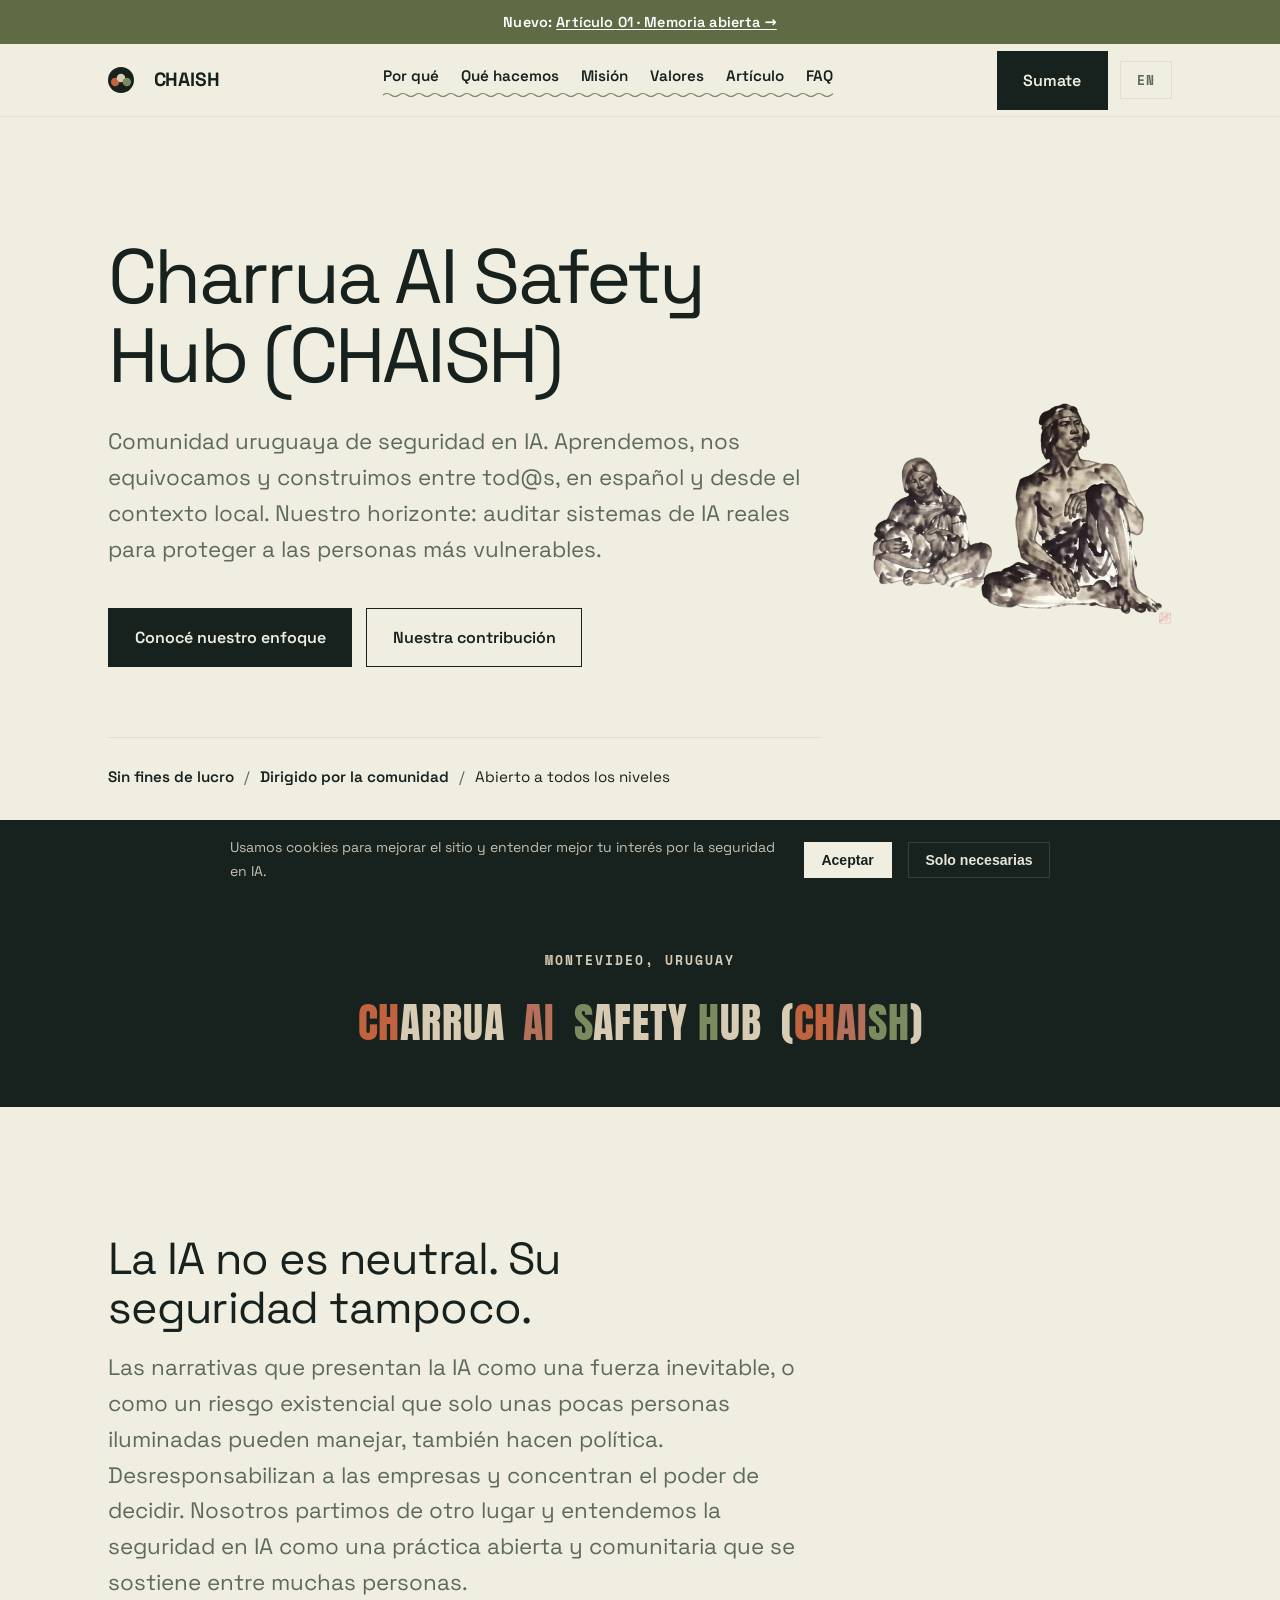
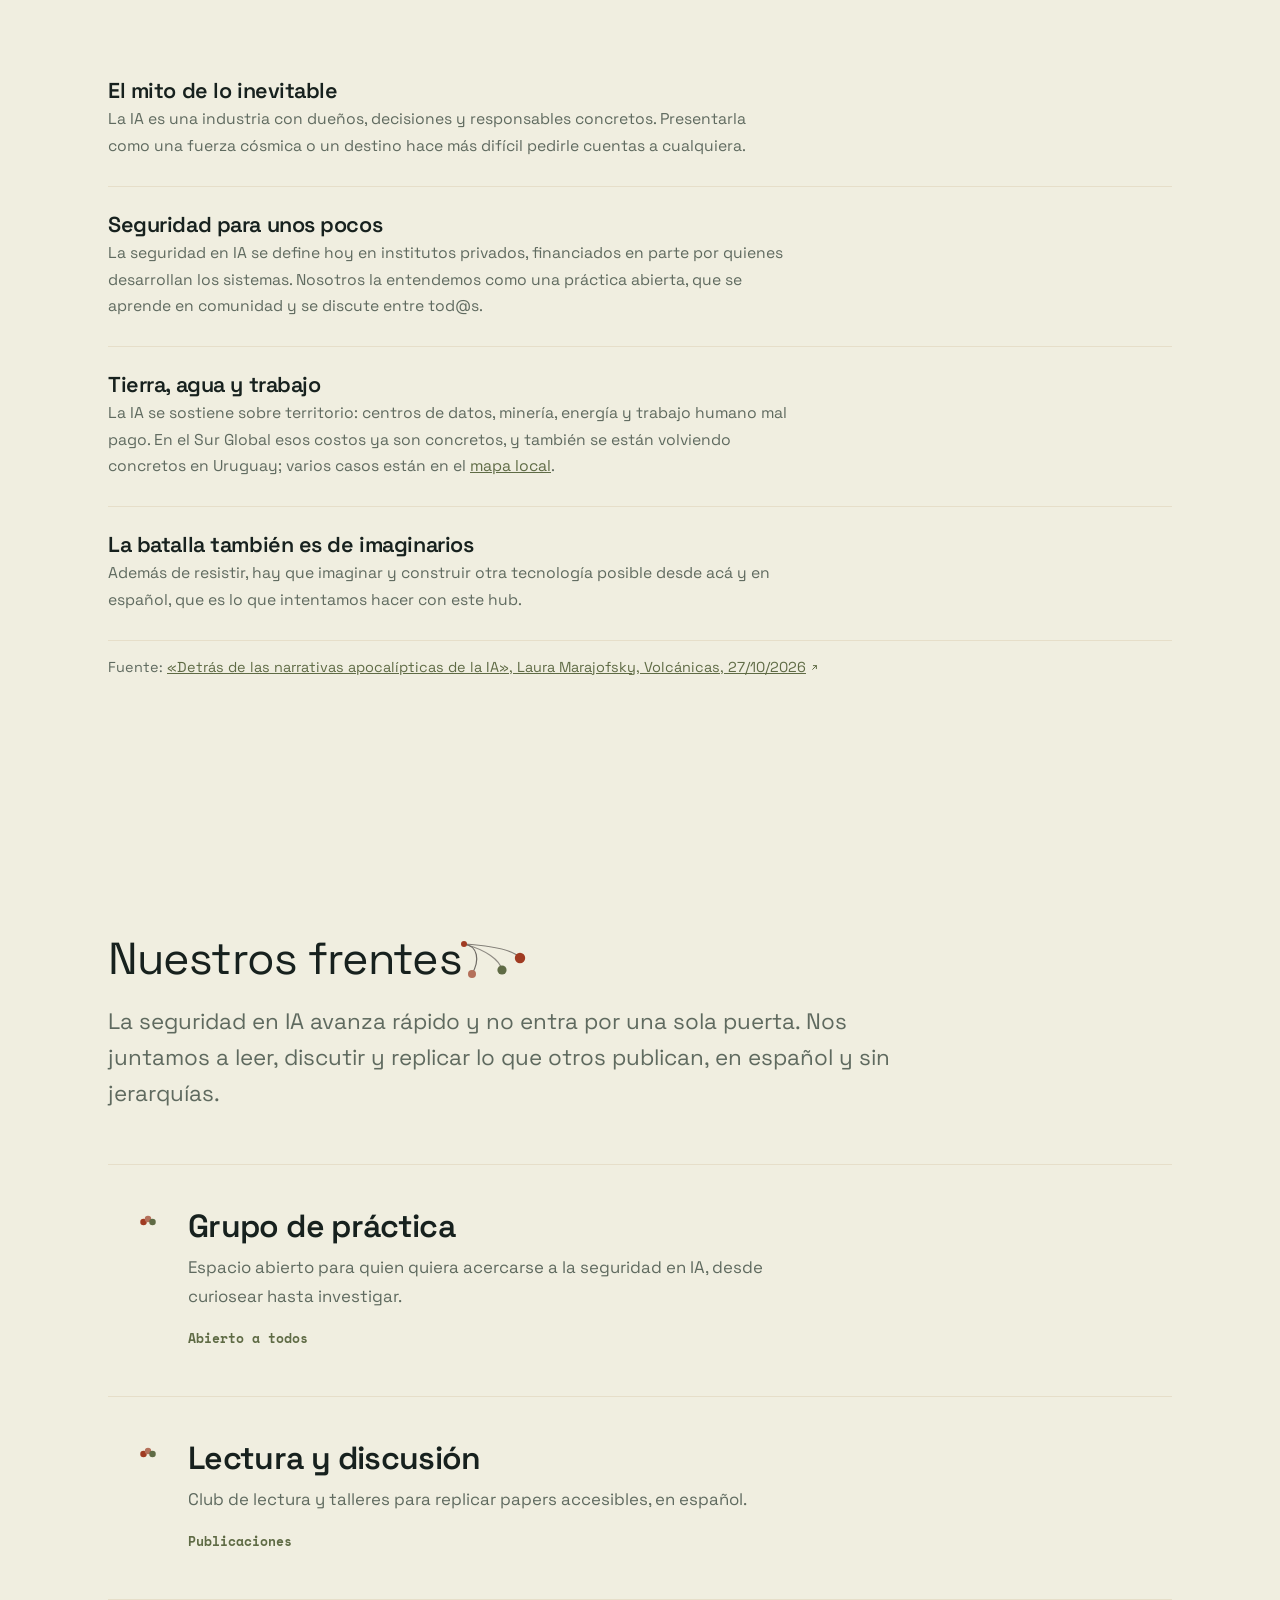
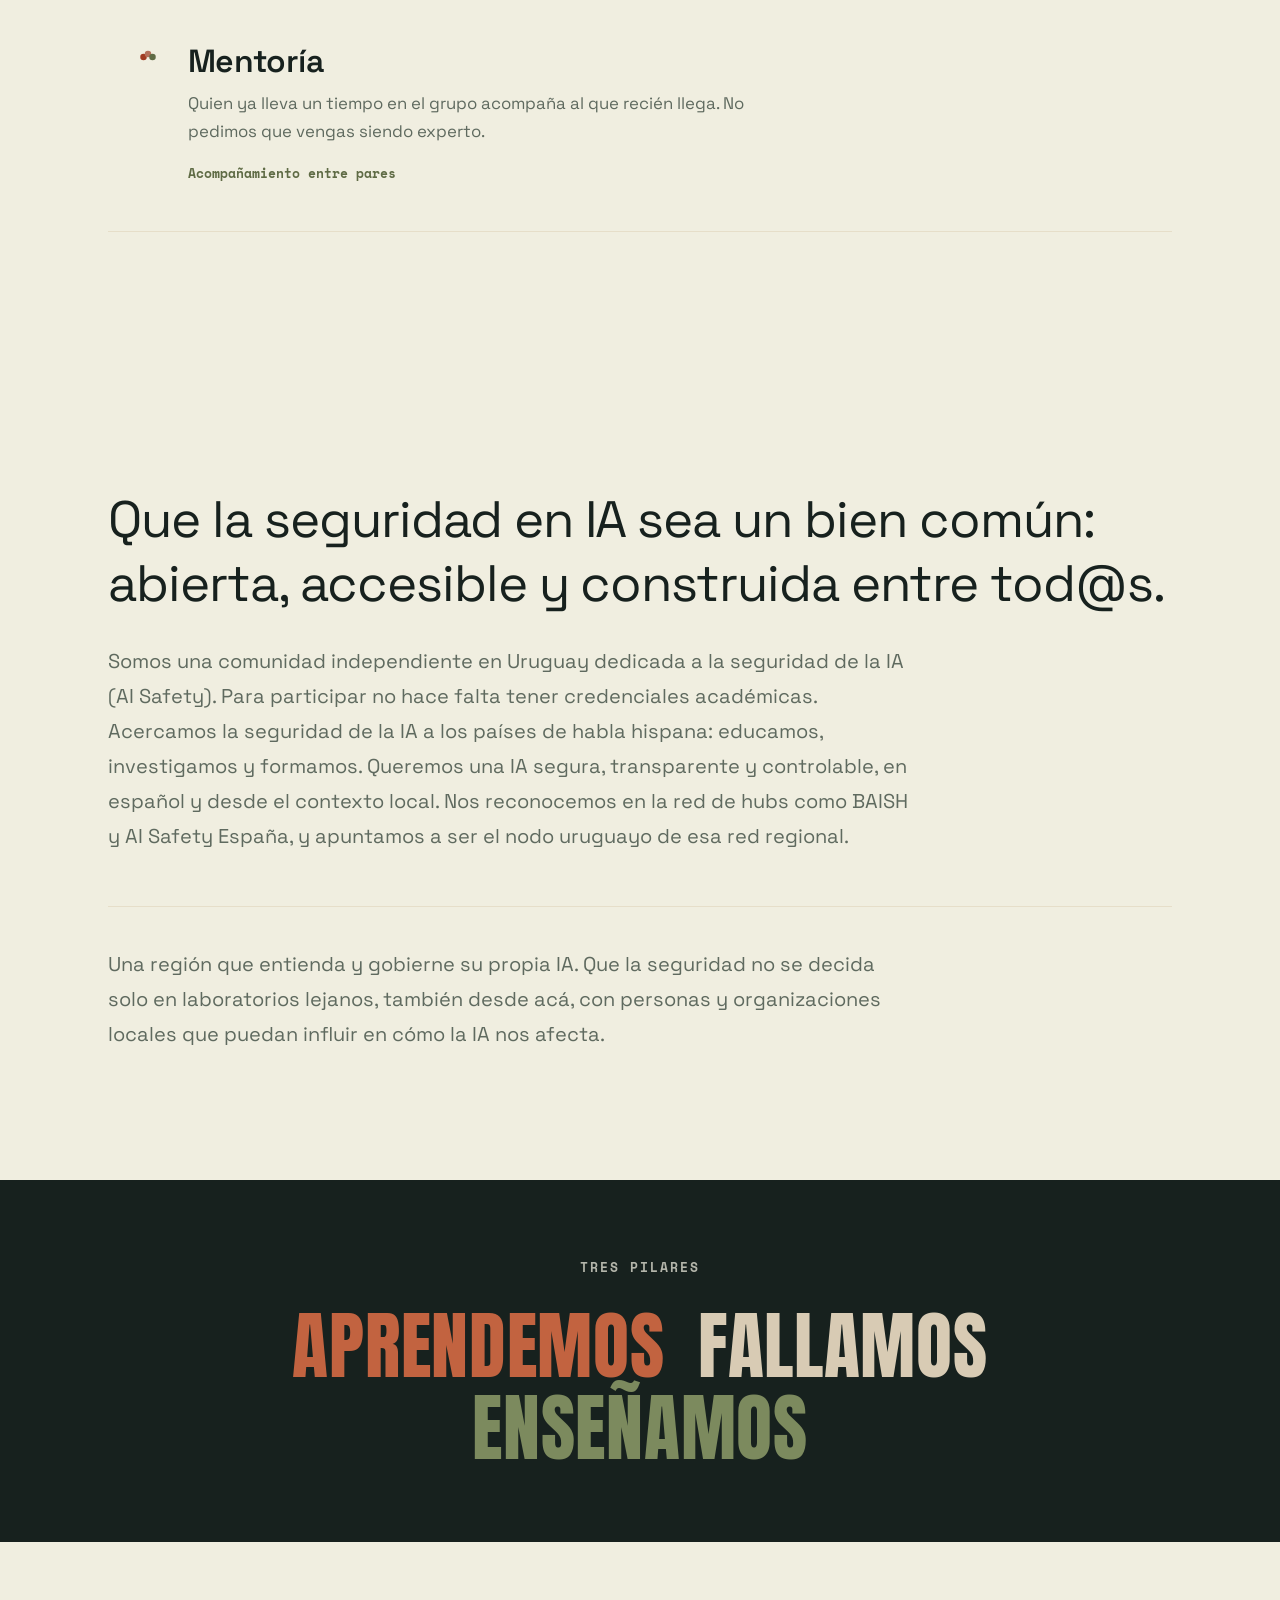
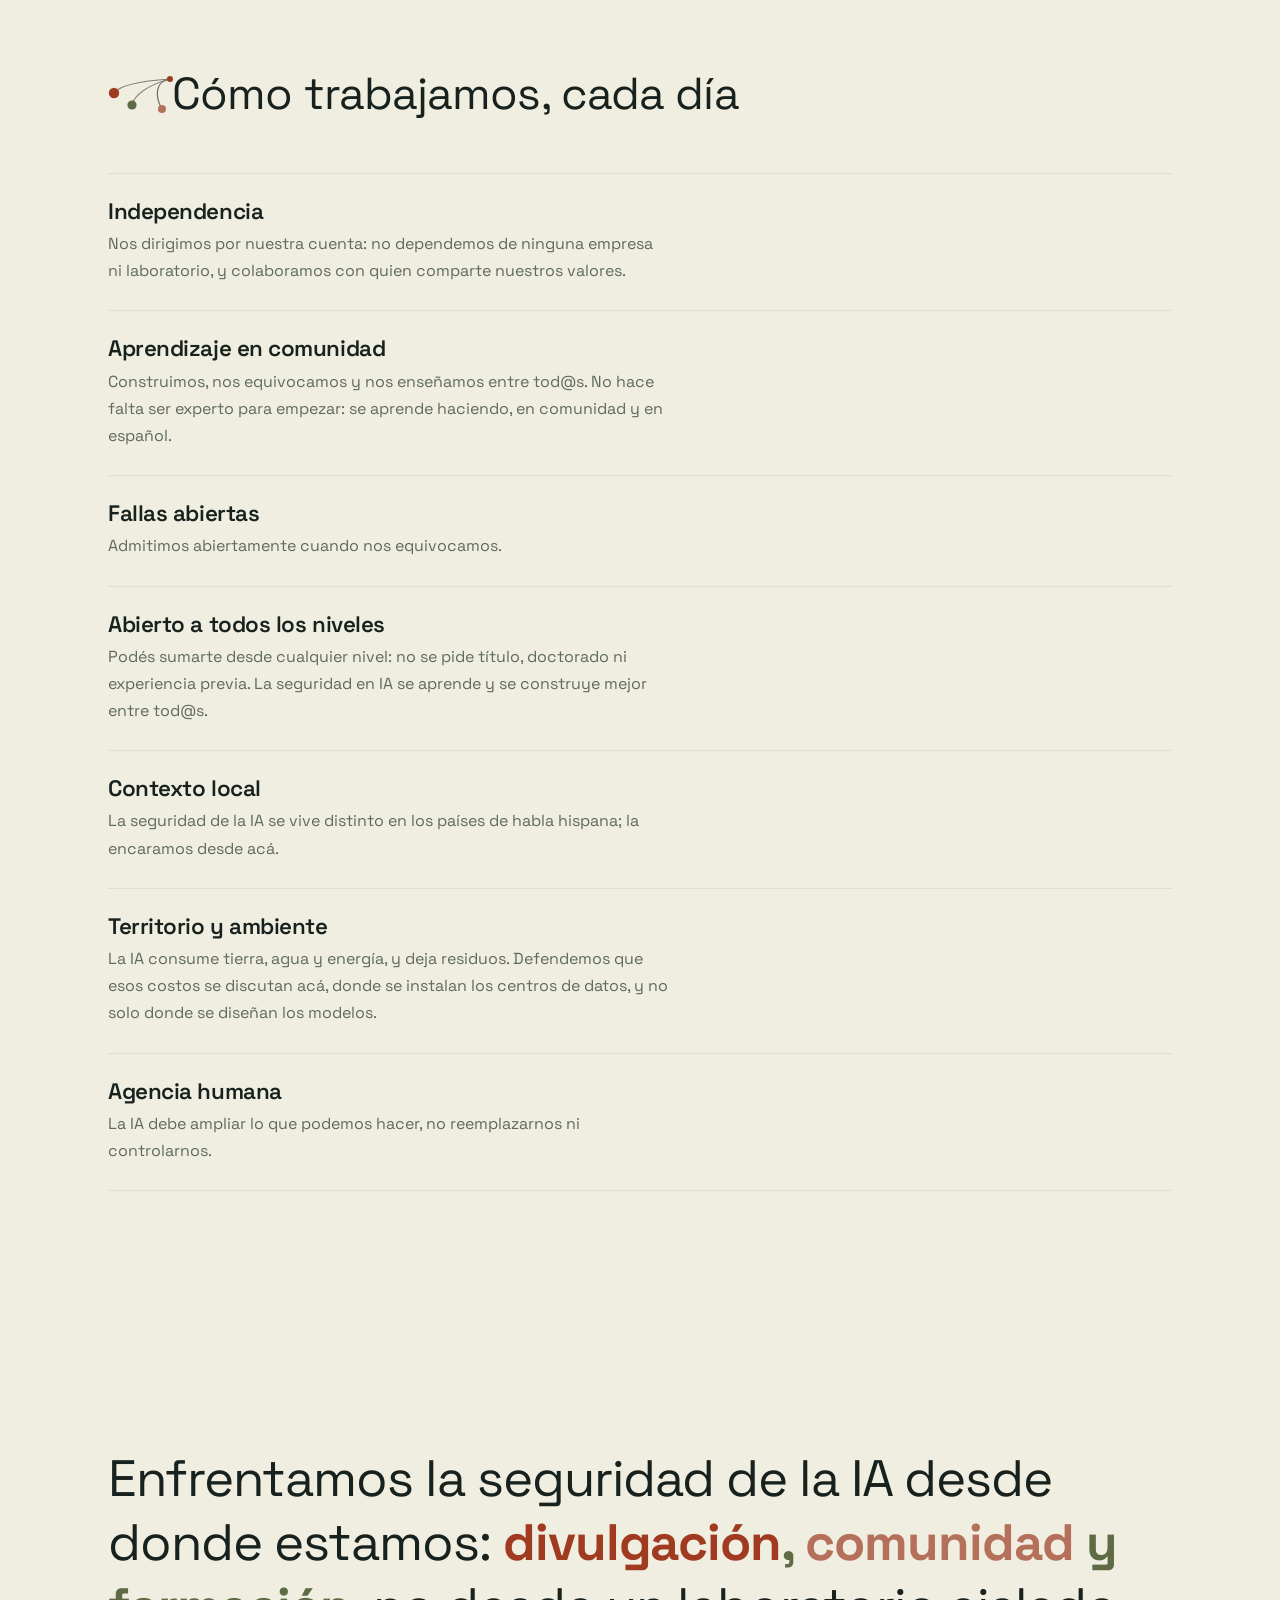
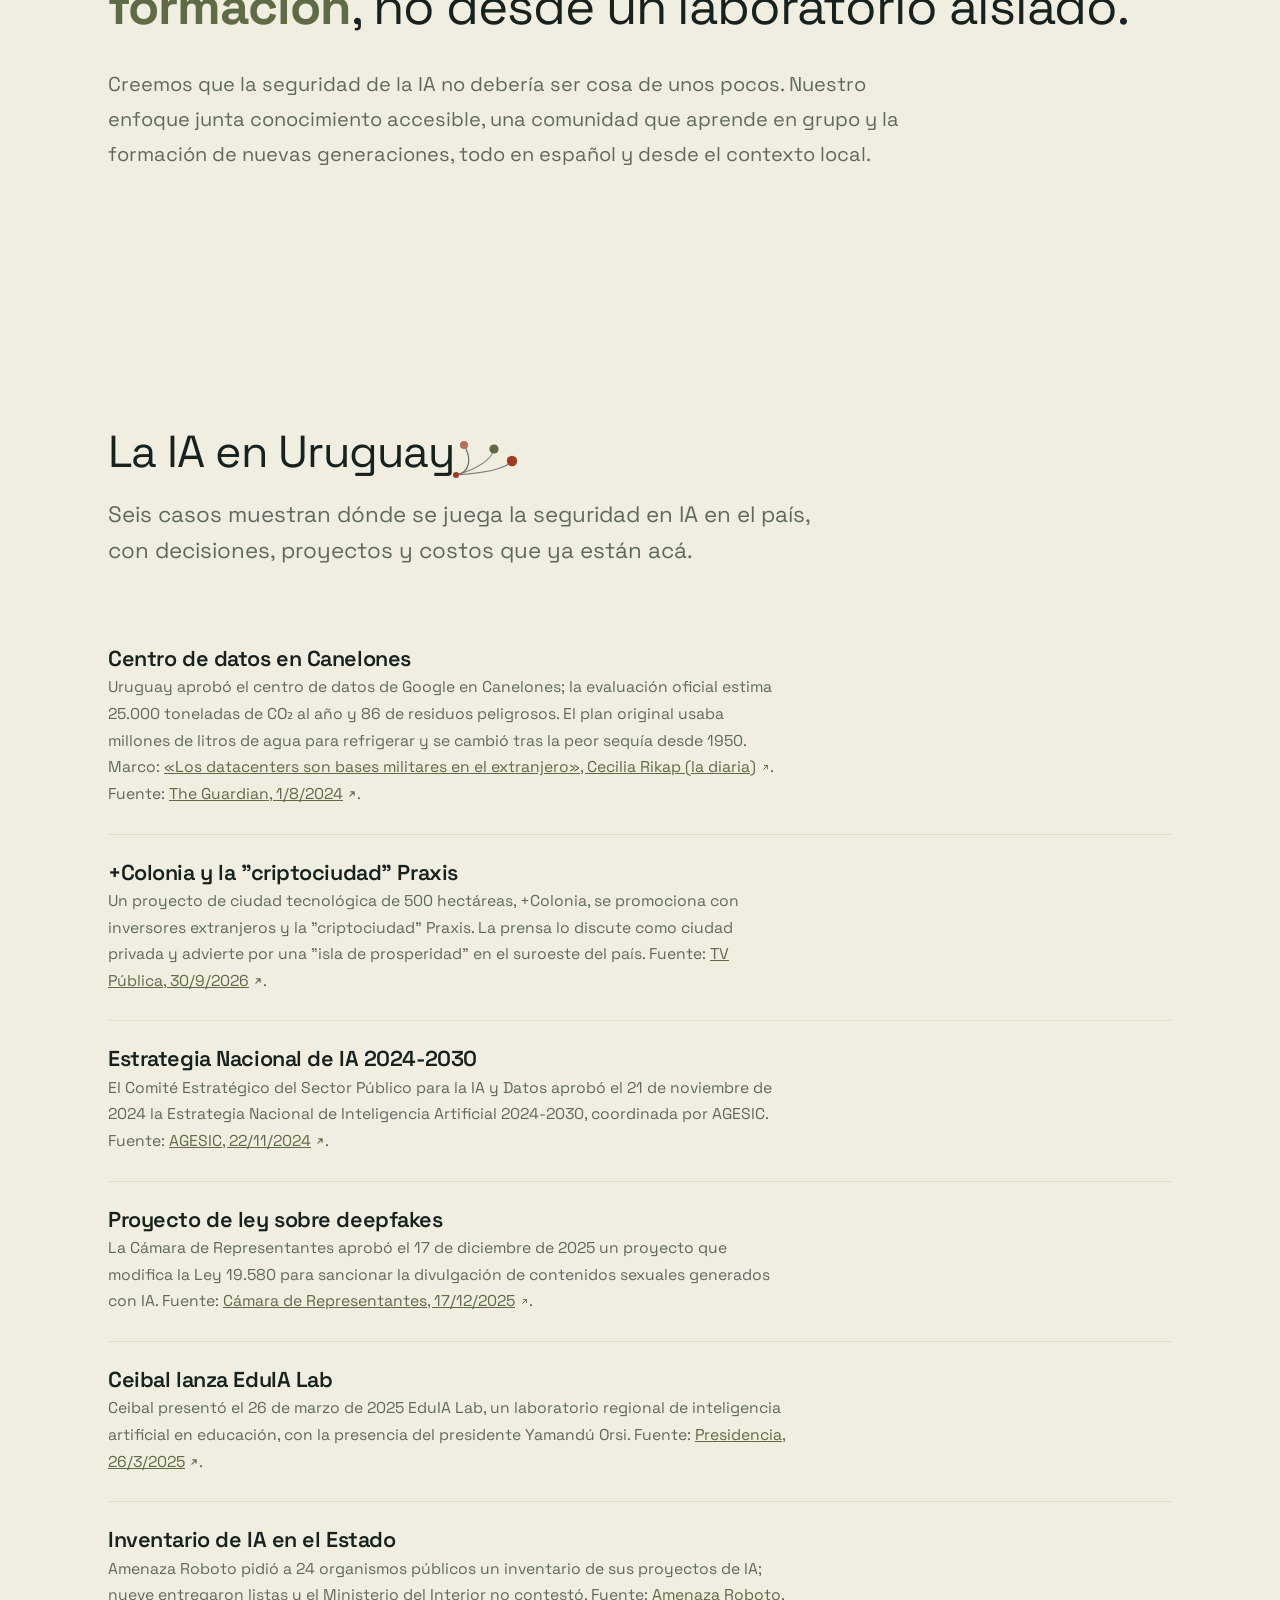
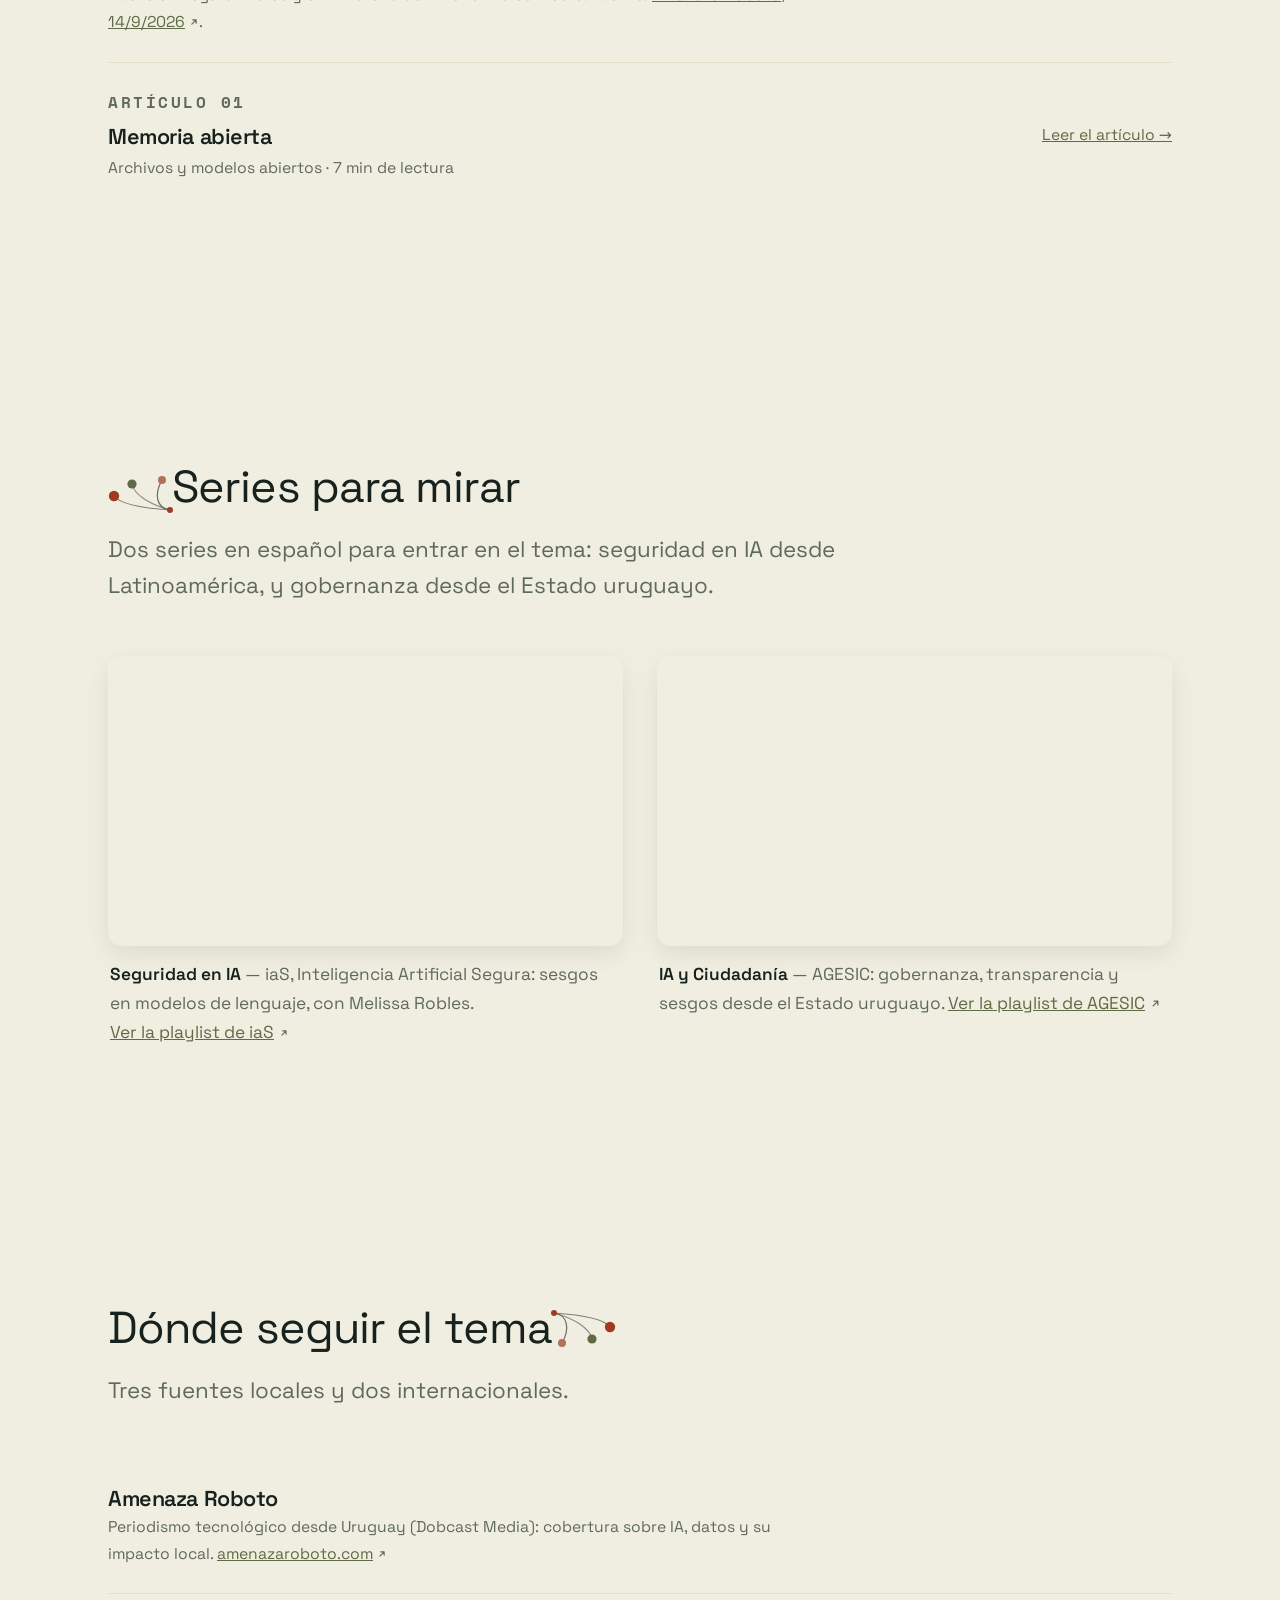
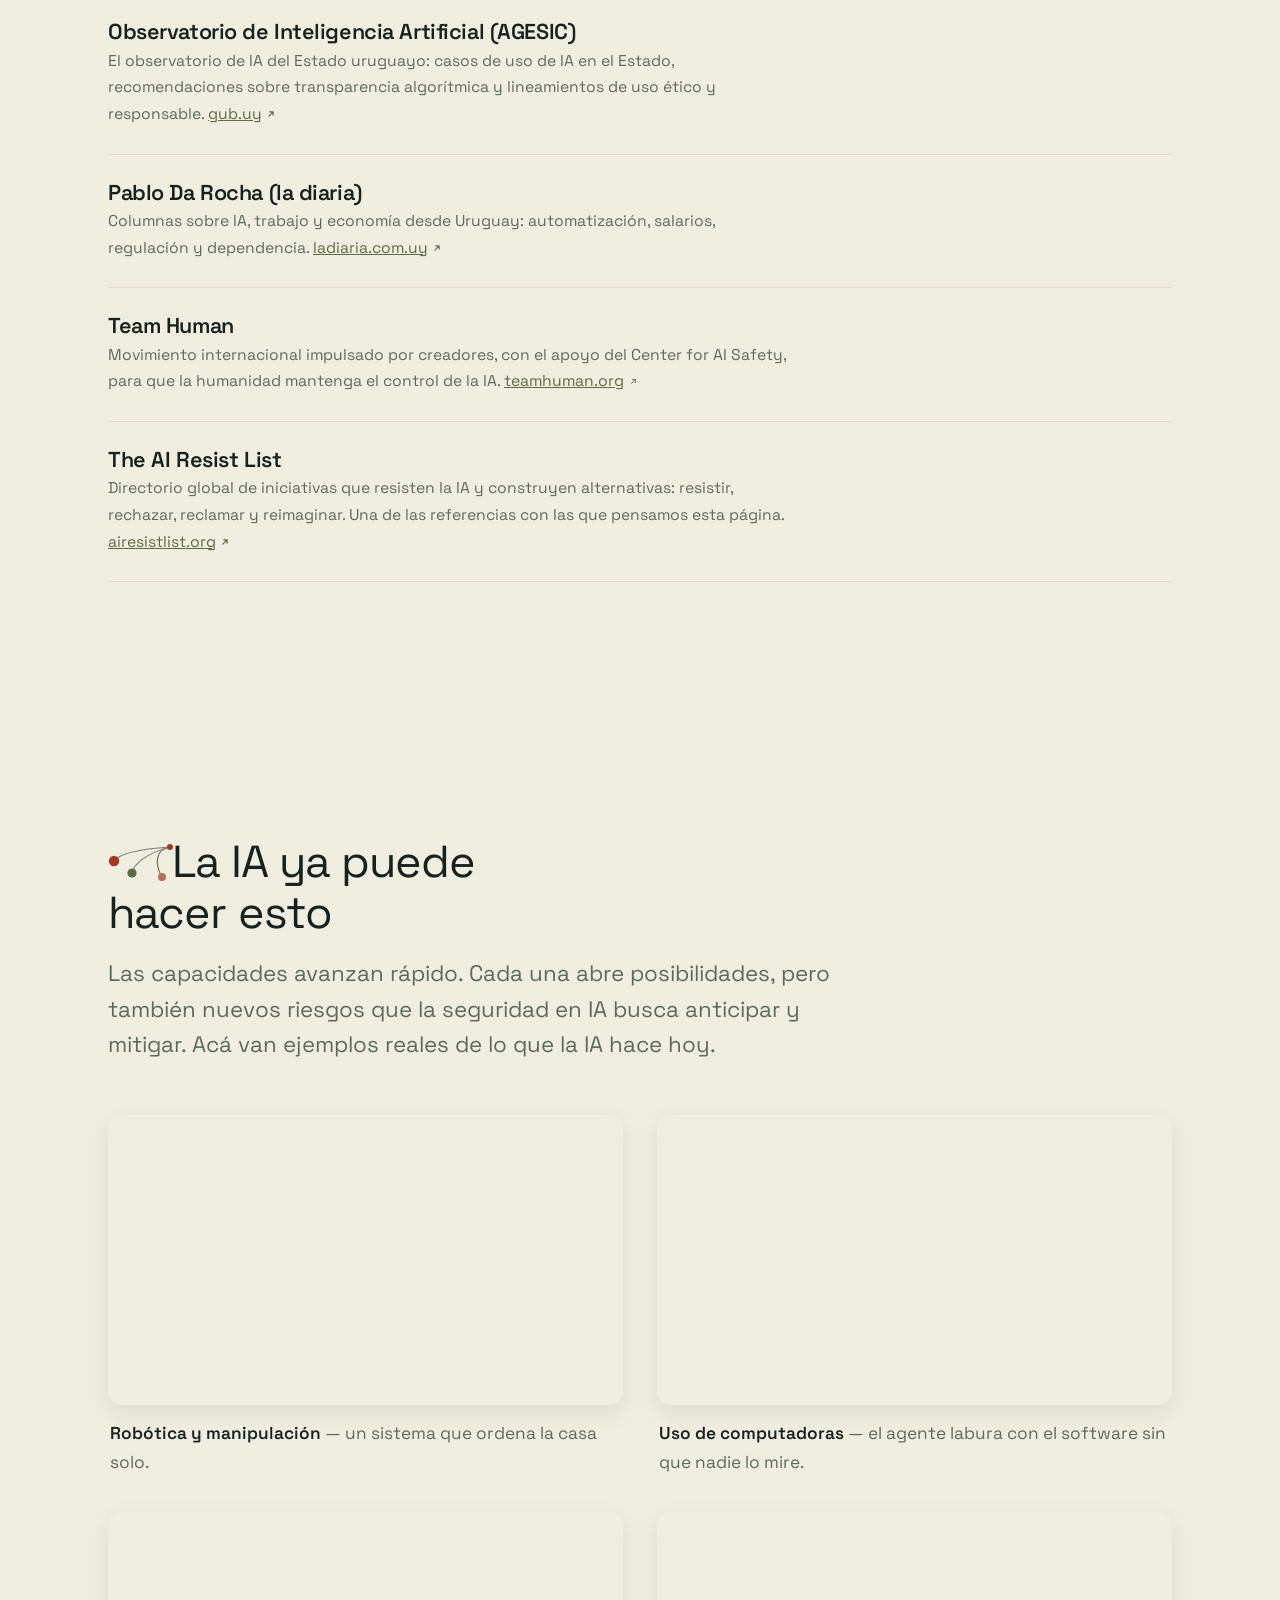
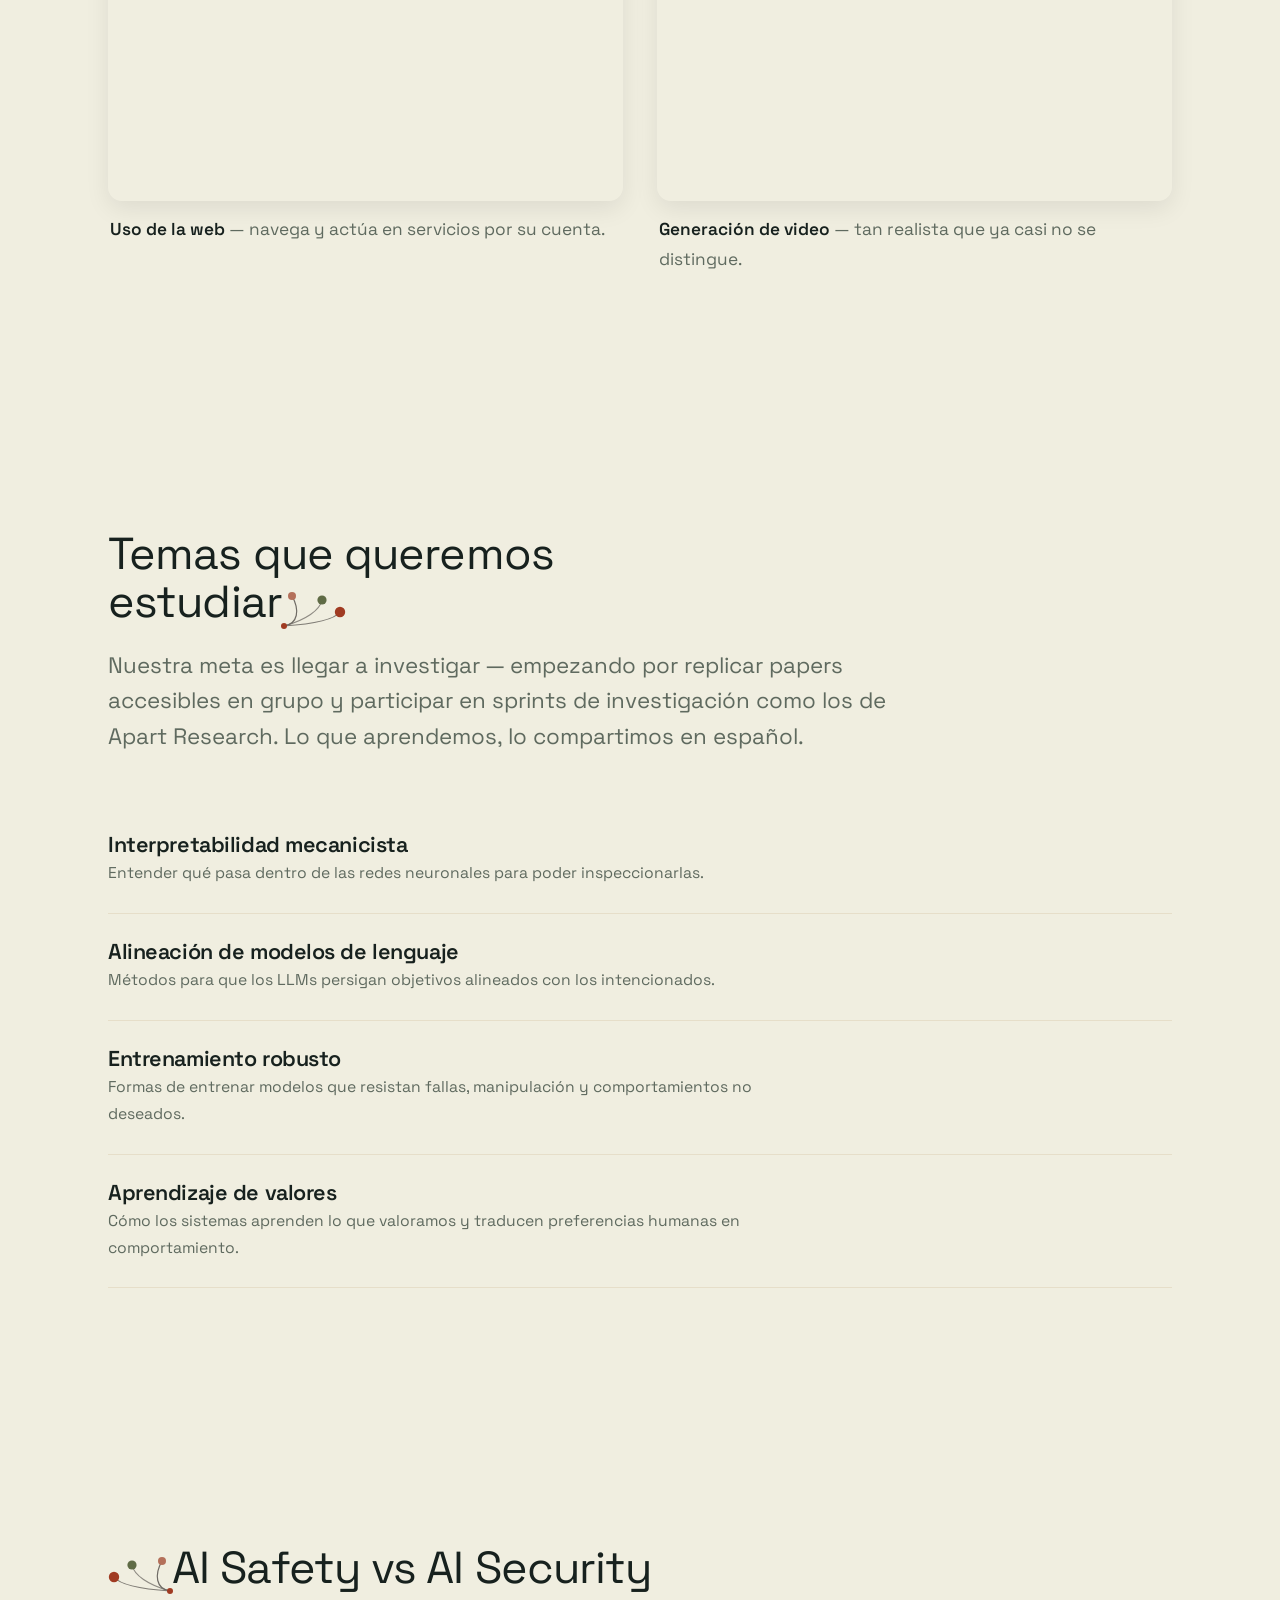
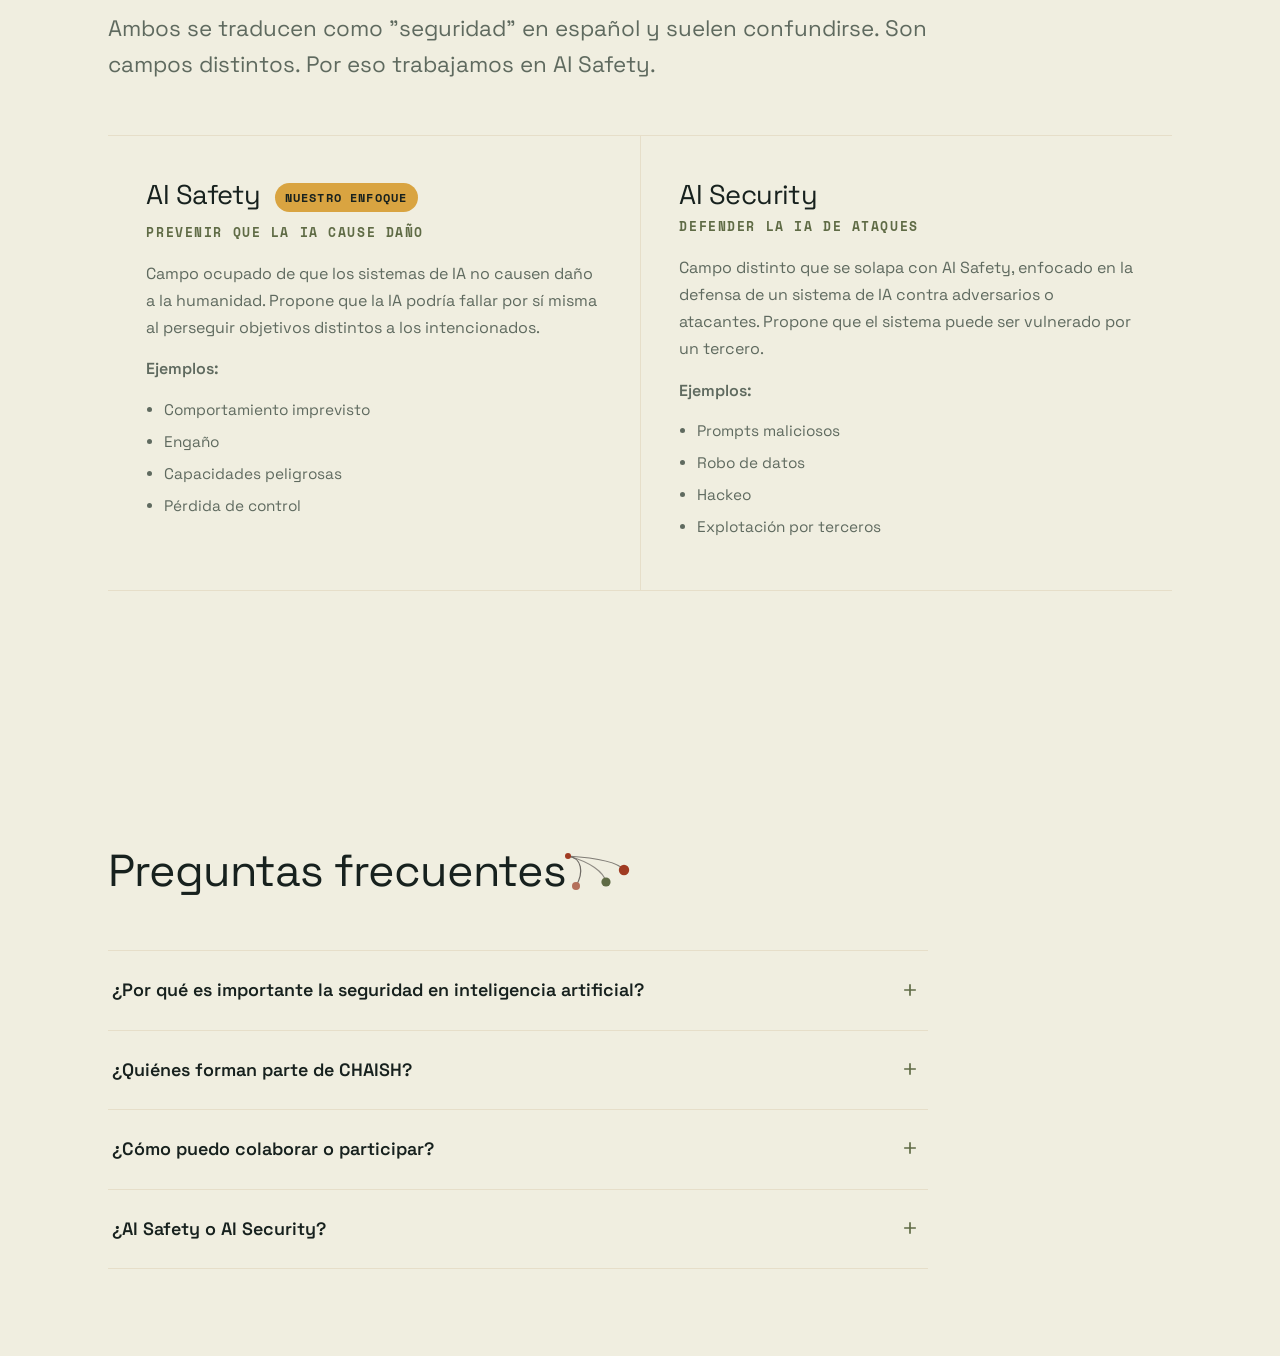
==== commit 1bca471c: "fix(security): self-host webfonts, tighten CSP, drop insecure http source link F-04: fonts.googleapi" ====
--- a/index.html
+++ b/index.html
@@ -5,6 +5,7 @@
 <title>CHAISH · Seguridad en IA desde Uruguay</title>
 <meta http-equiv="refresh" content="0; url=chaish/">
 <meta http-equiv="Content-Security-Policy" content="default-src 'none'; base-uri 'none'; form-action 'none'">
+<meta name="referrer" content="strict-origin-when-cross-origin">
 <link rel="canonical" href="chaish/">
 <!-- context7:meta:begin -->
 <meta name="context7-site-verification" content="ask_b1bd943202d5e59a5a562503">
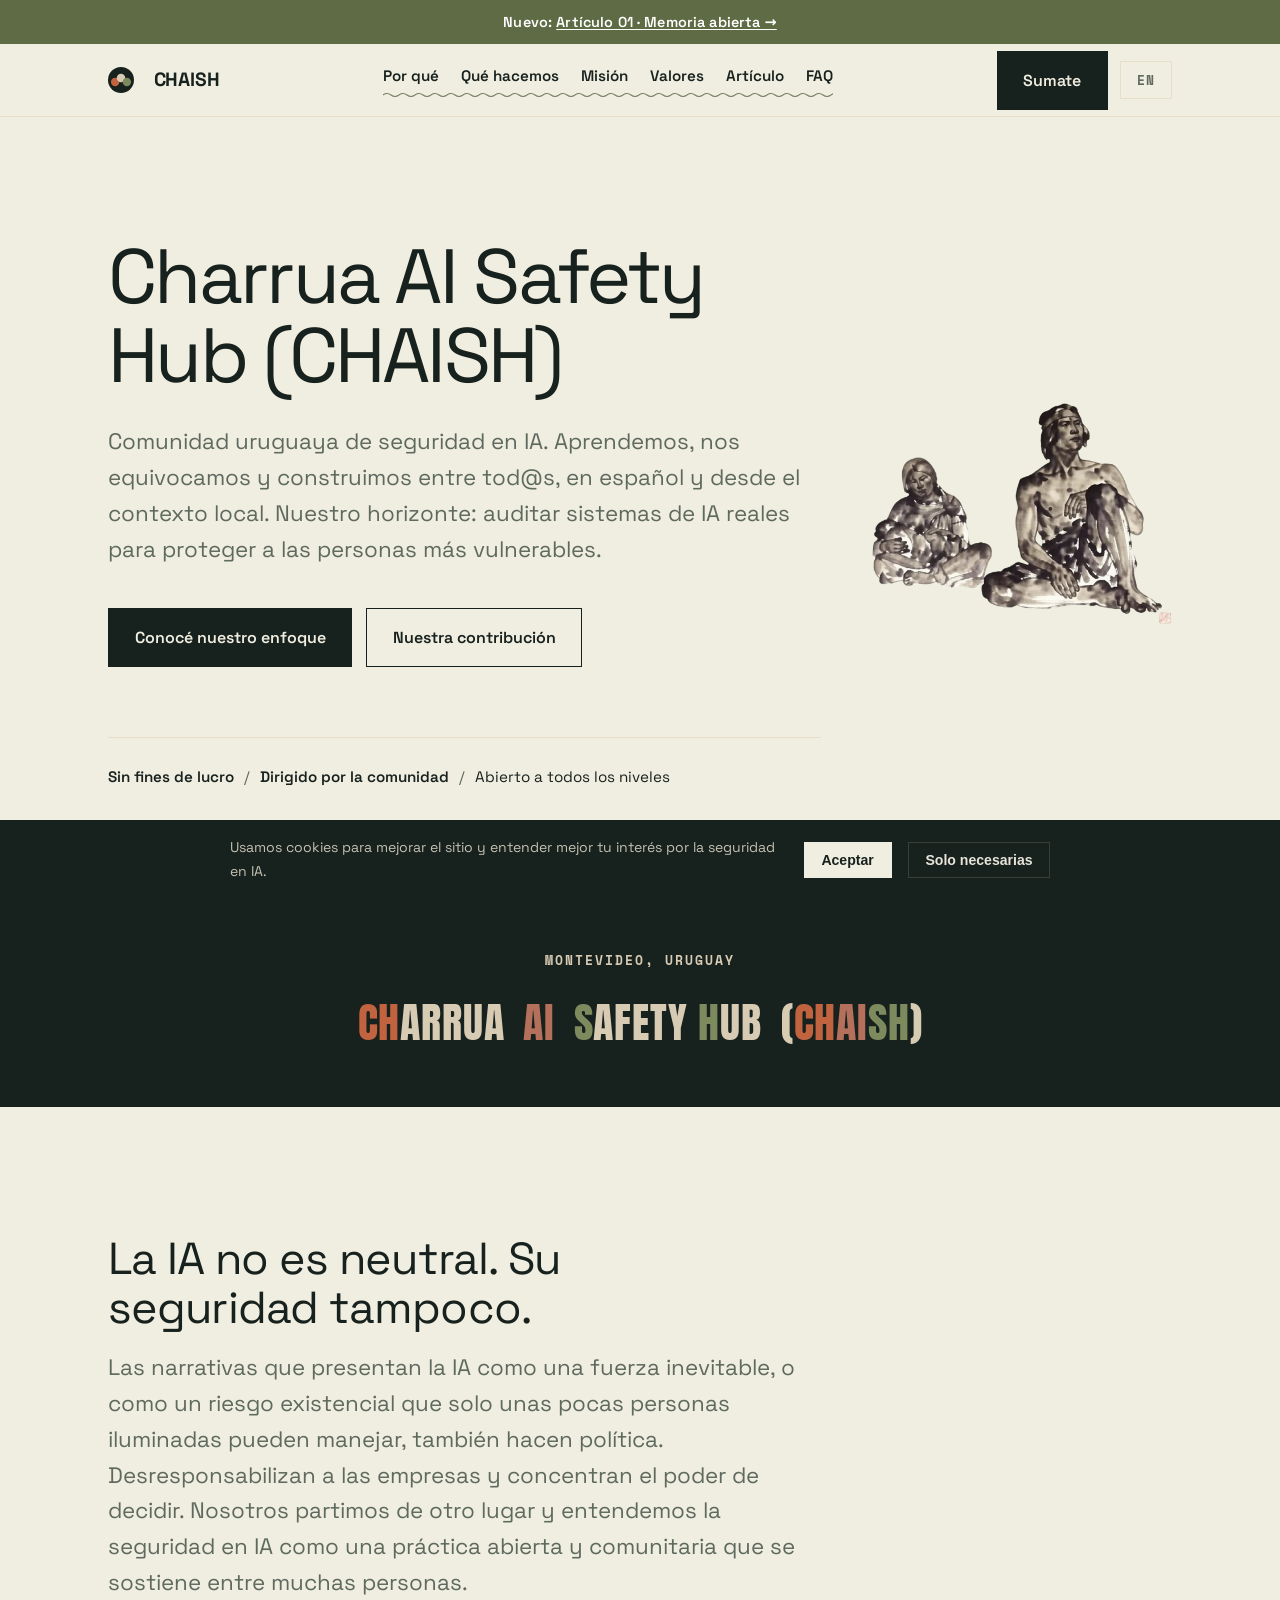
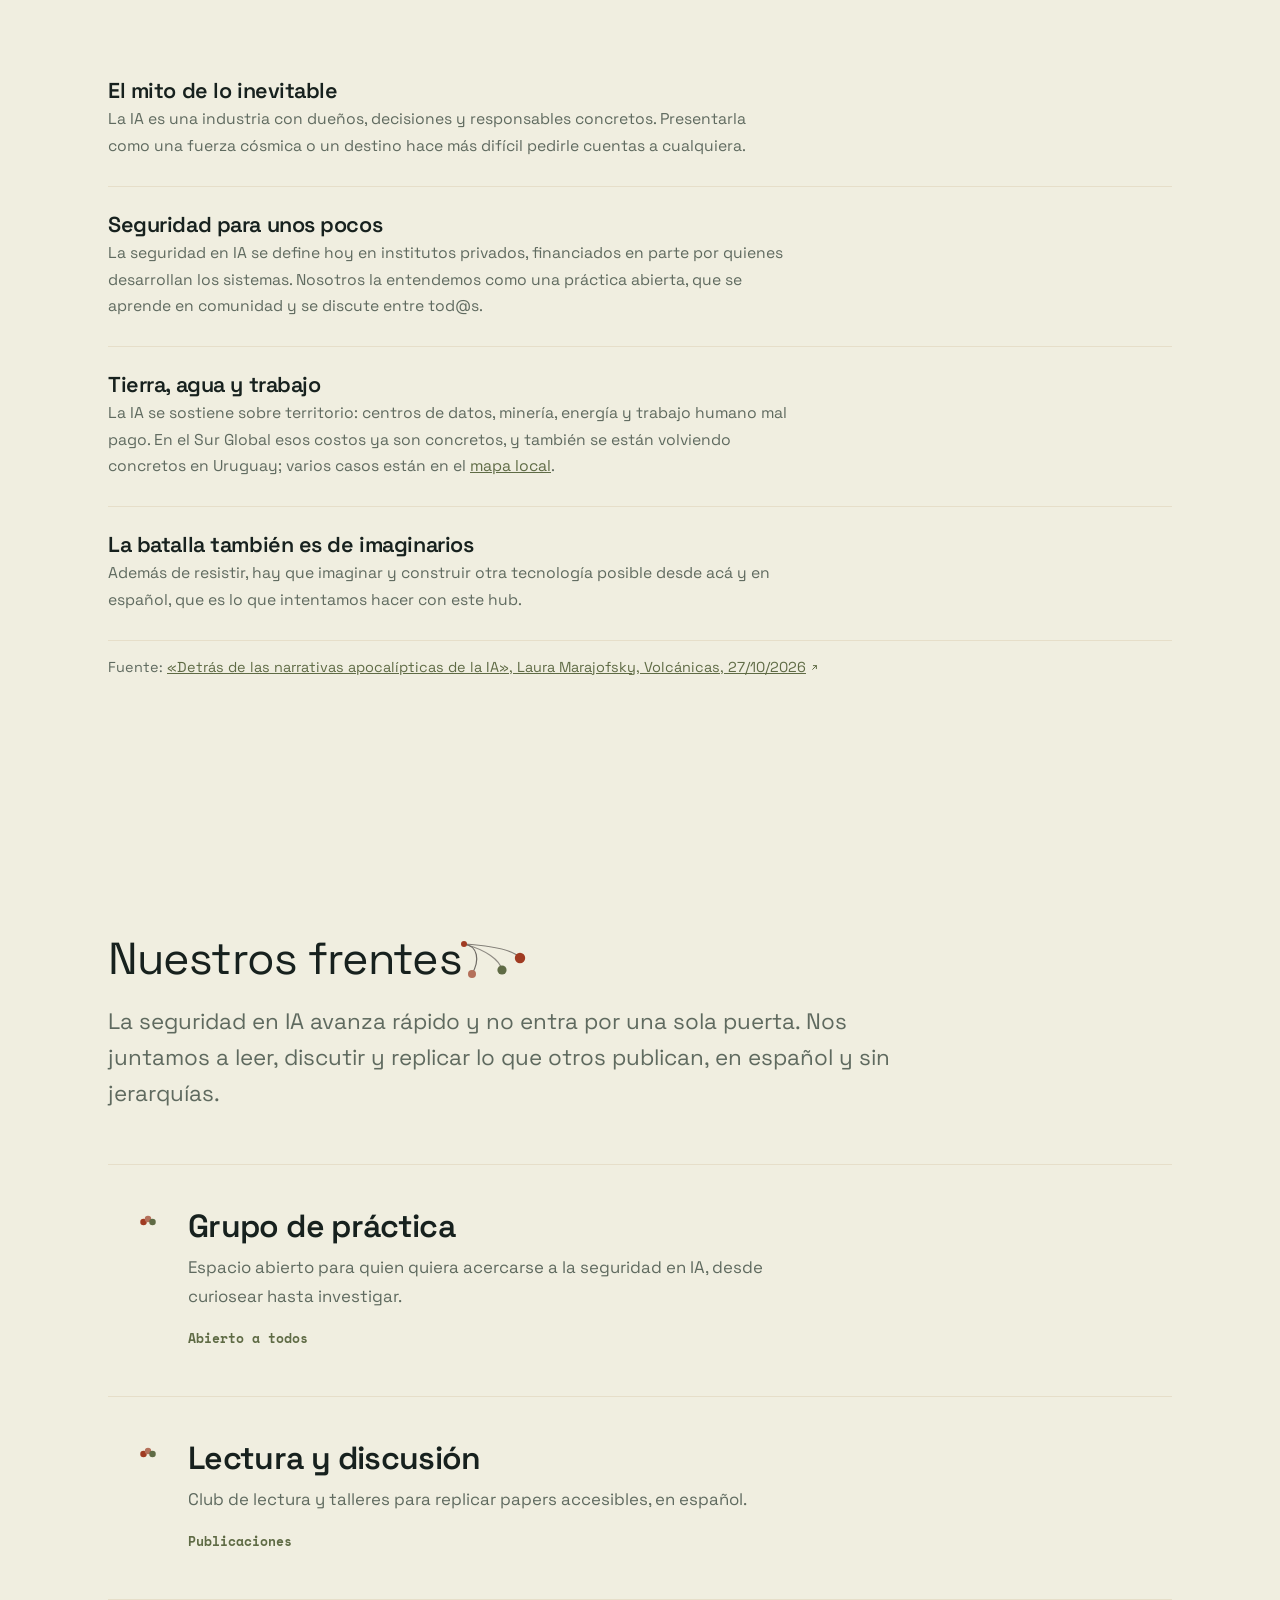
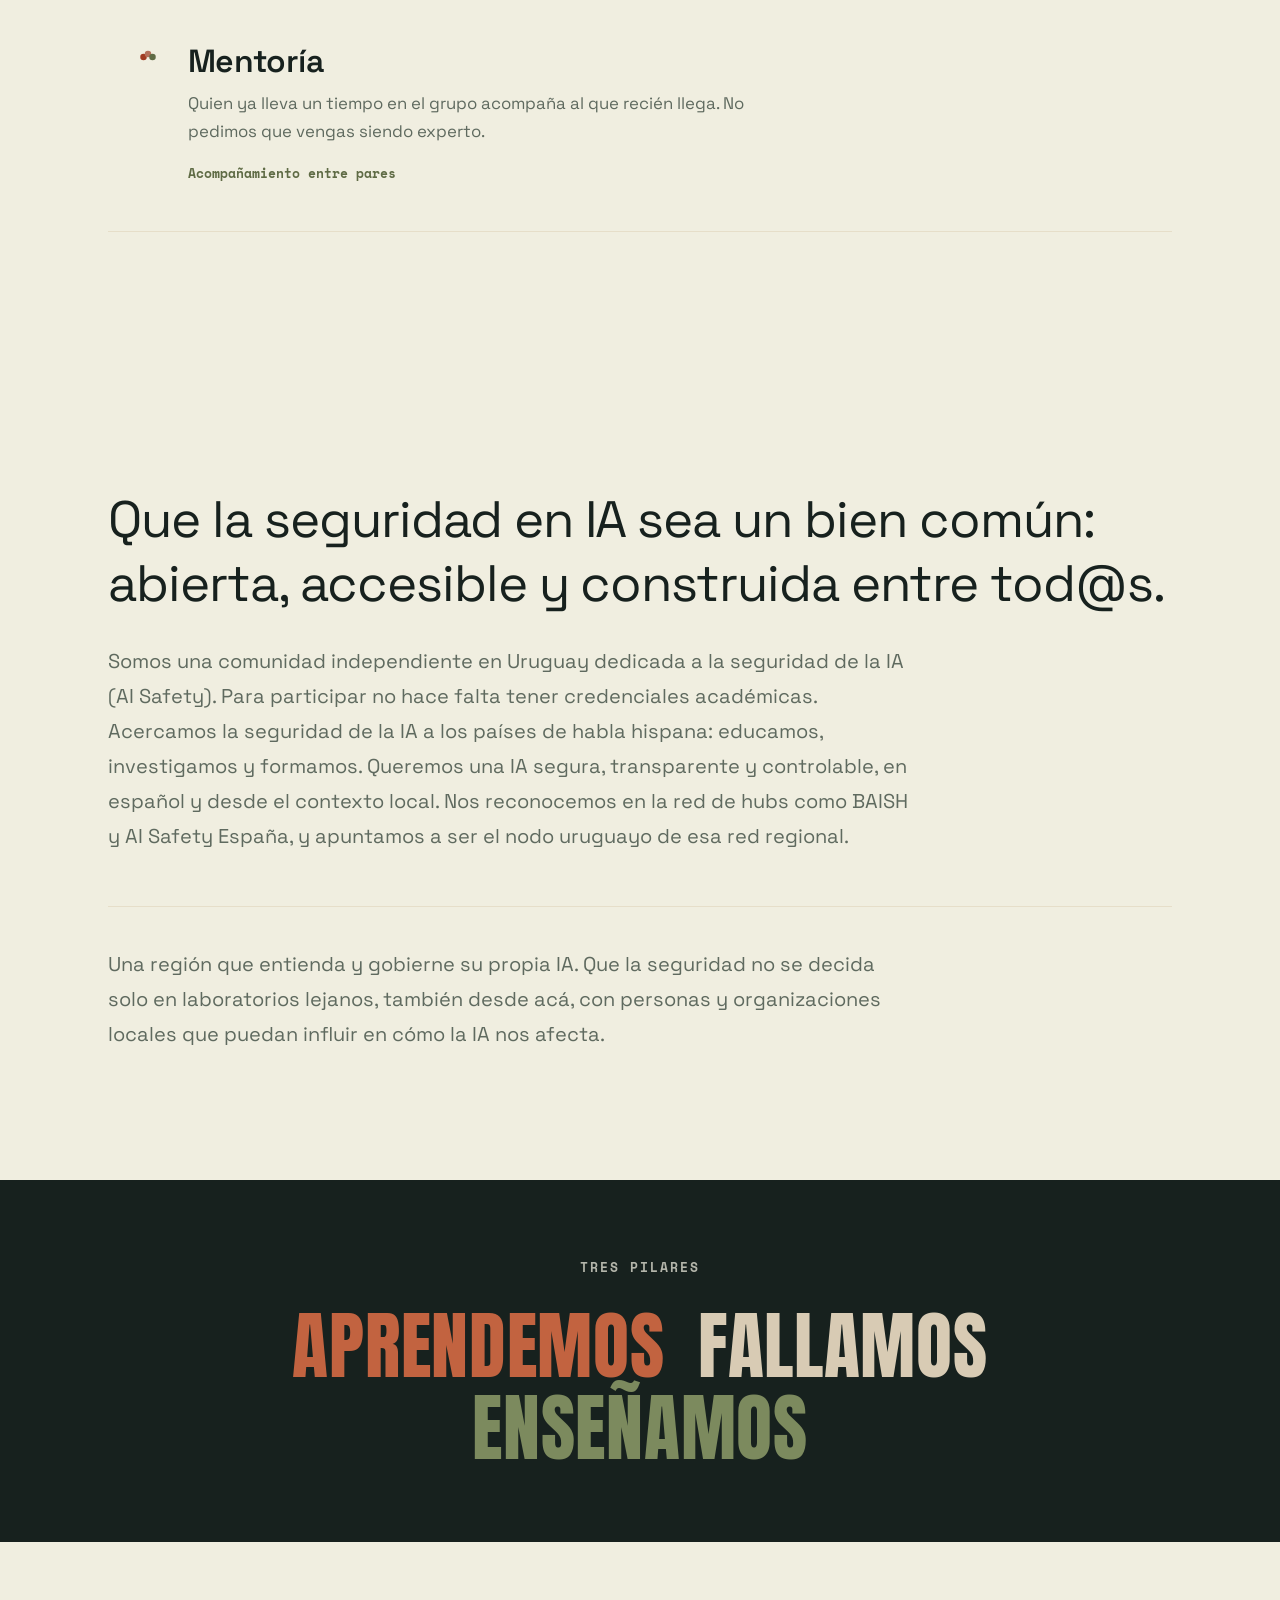
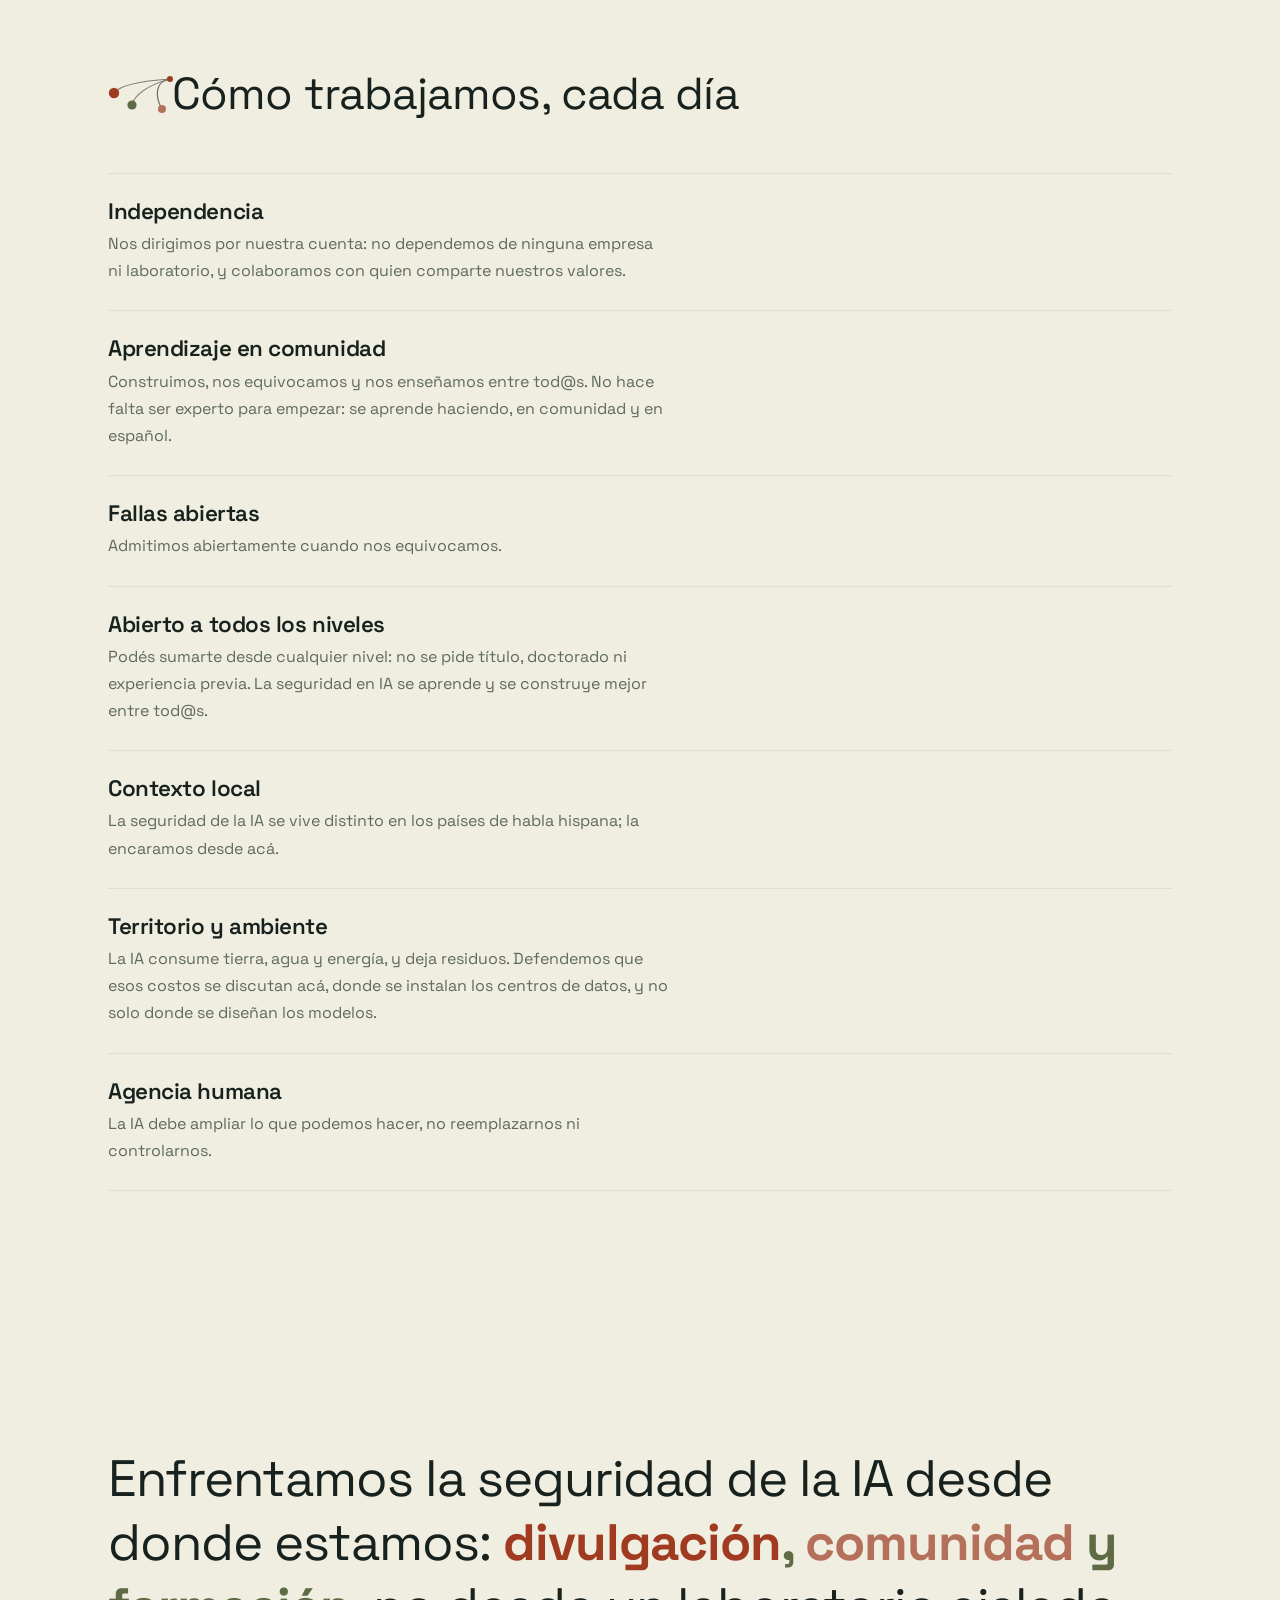
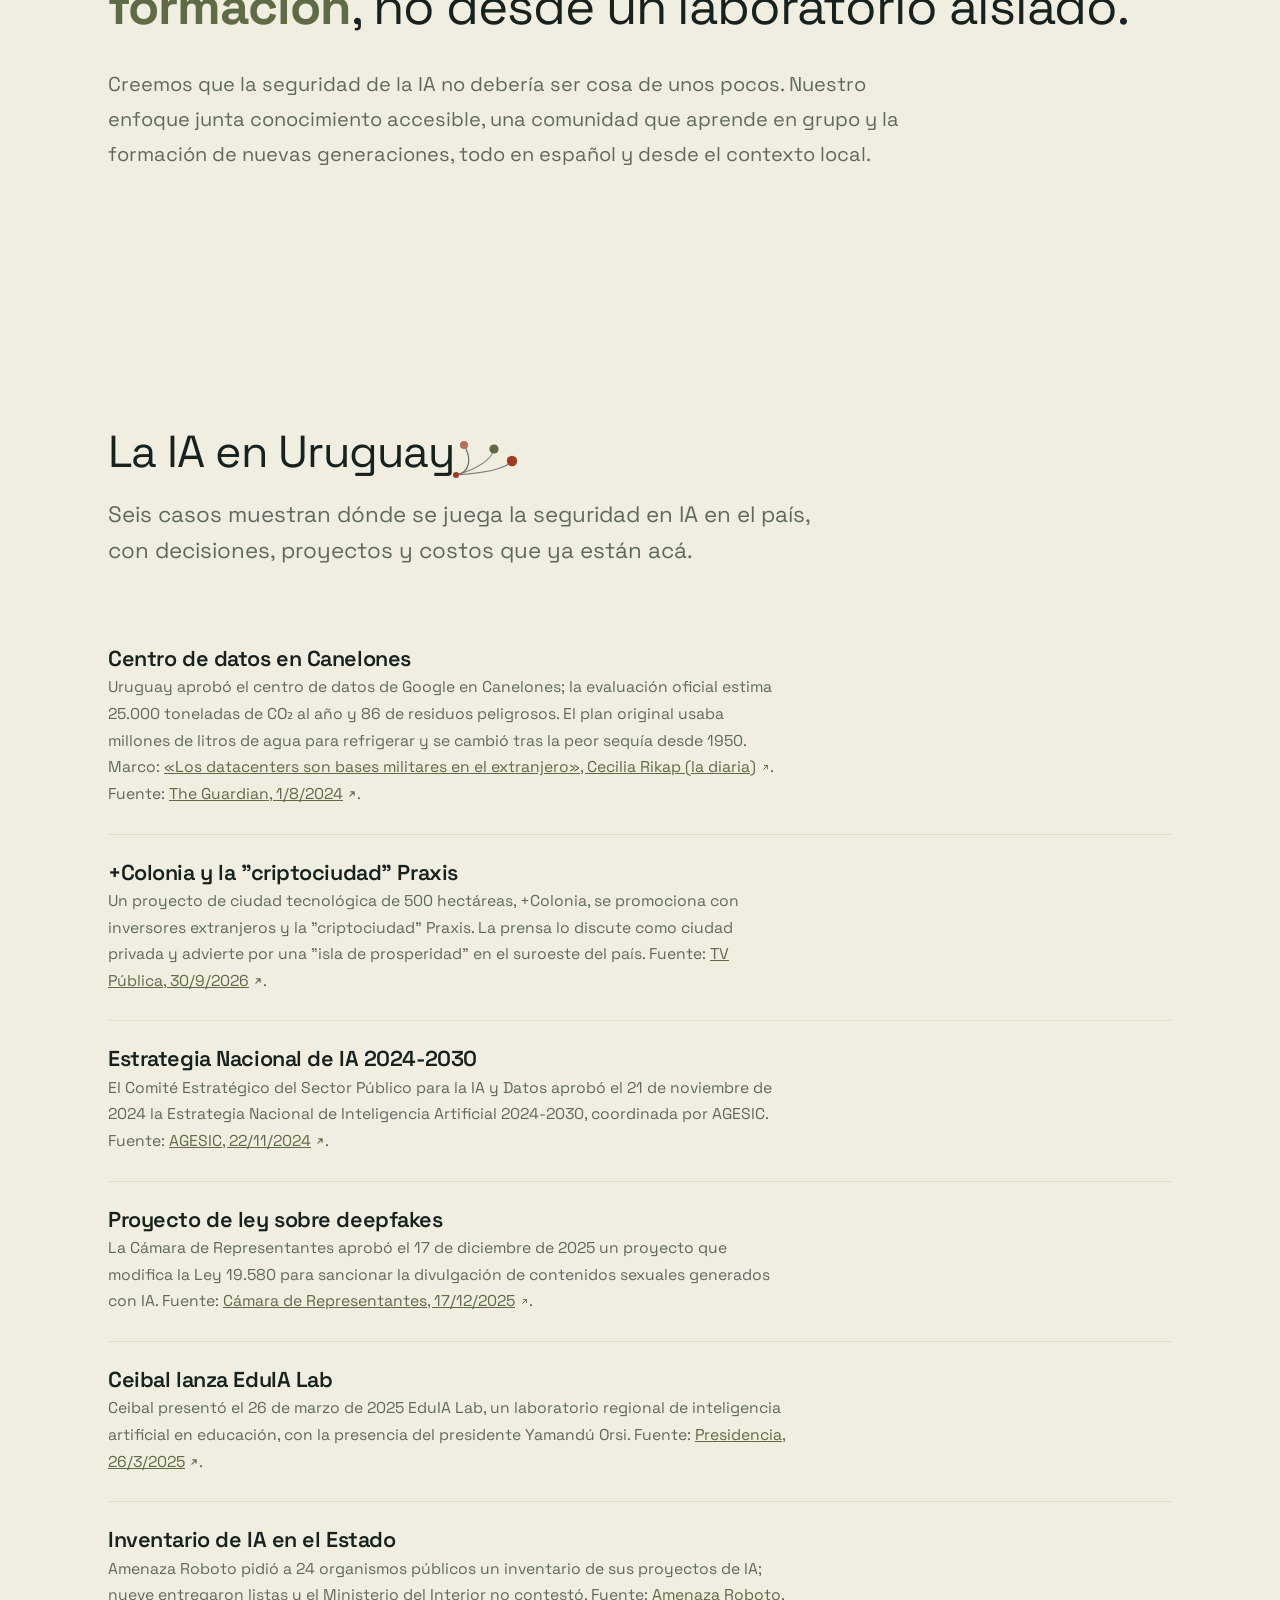
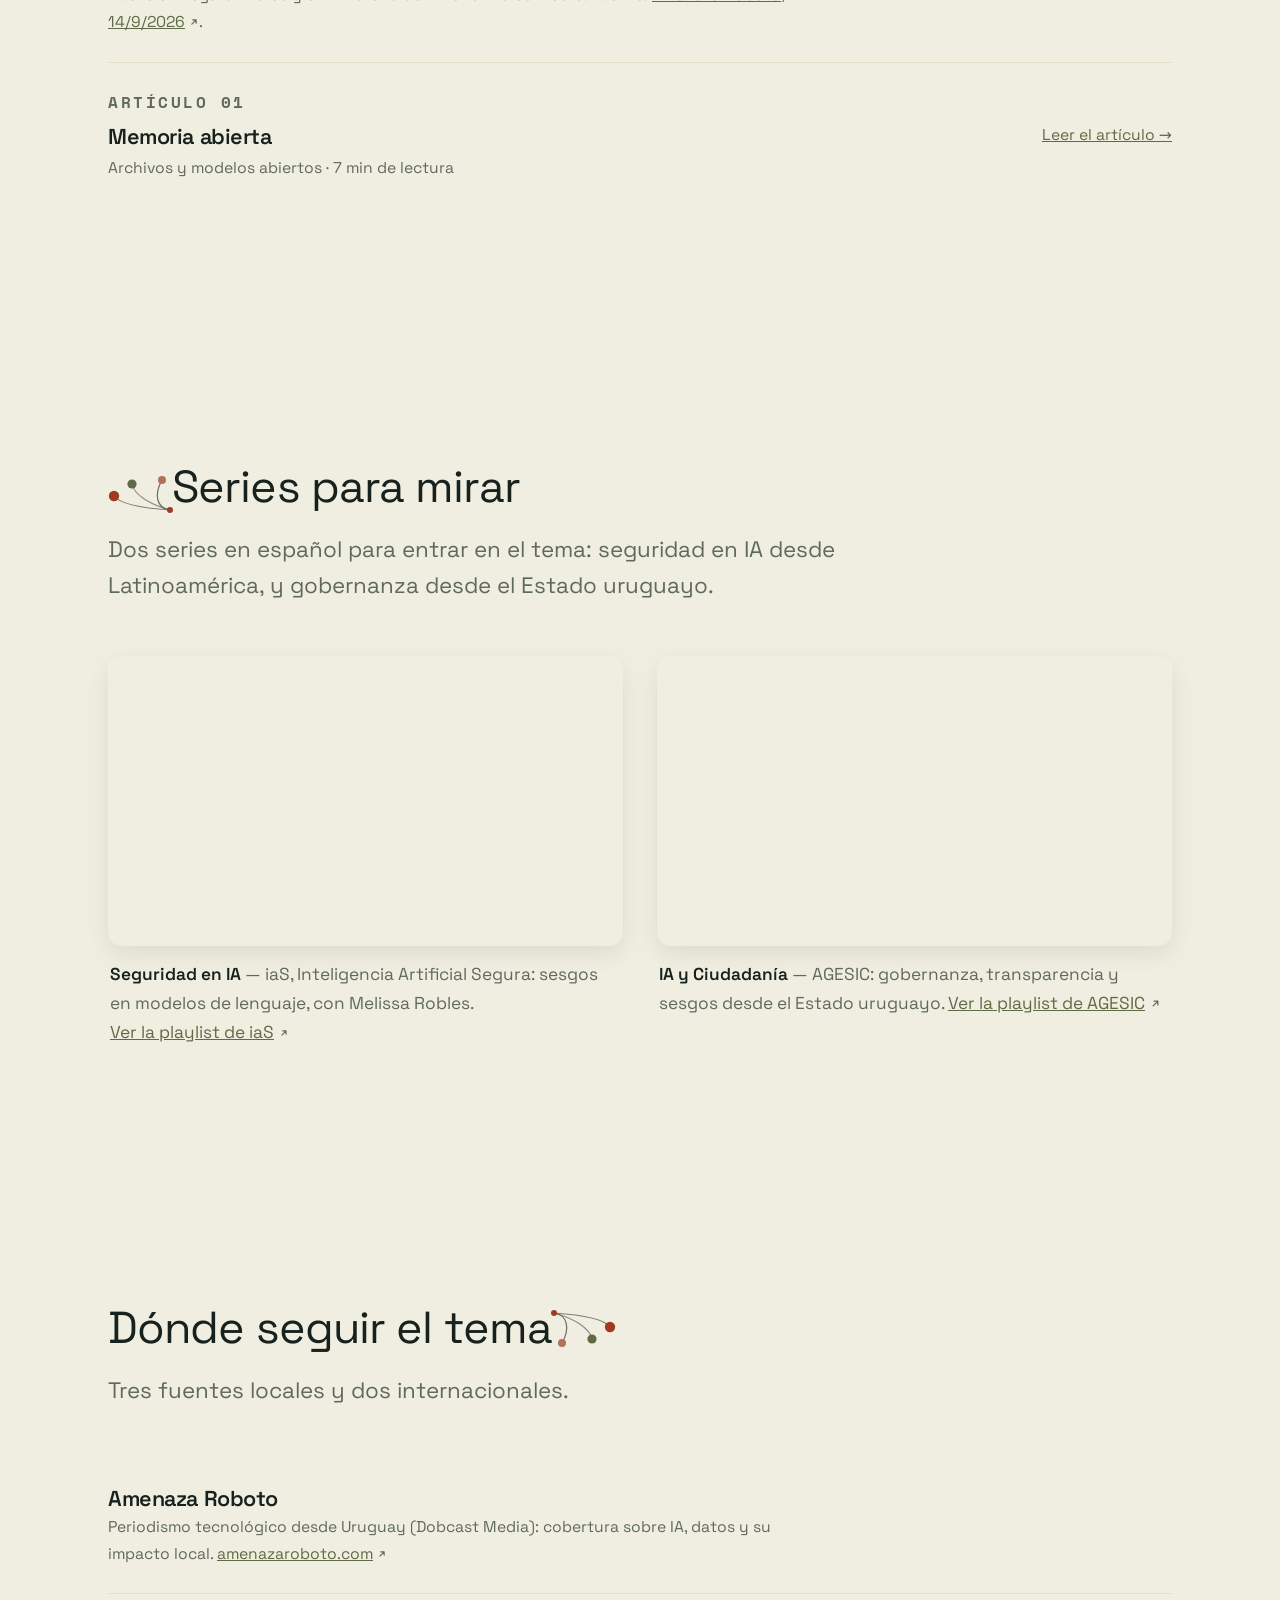
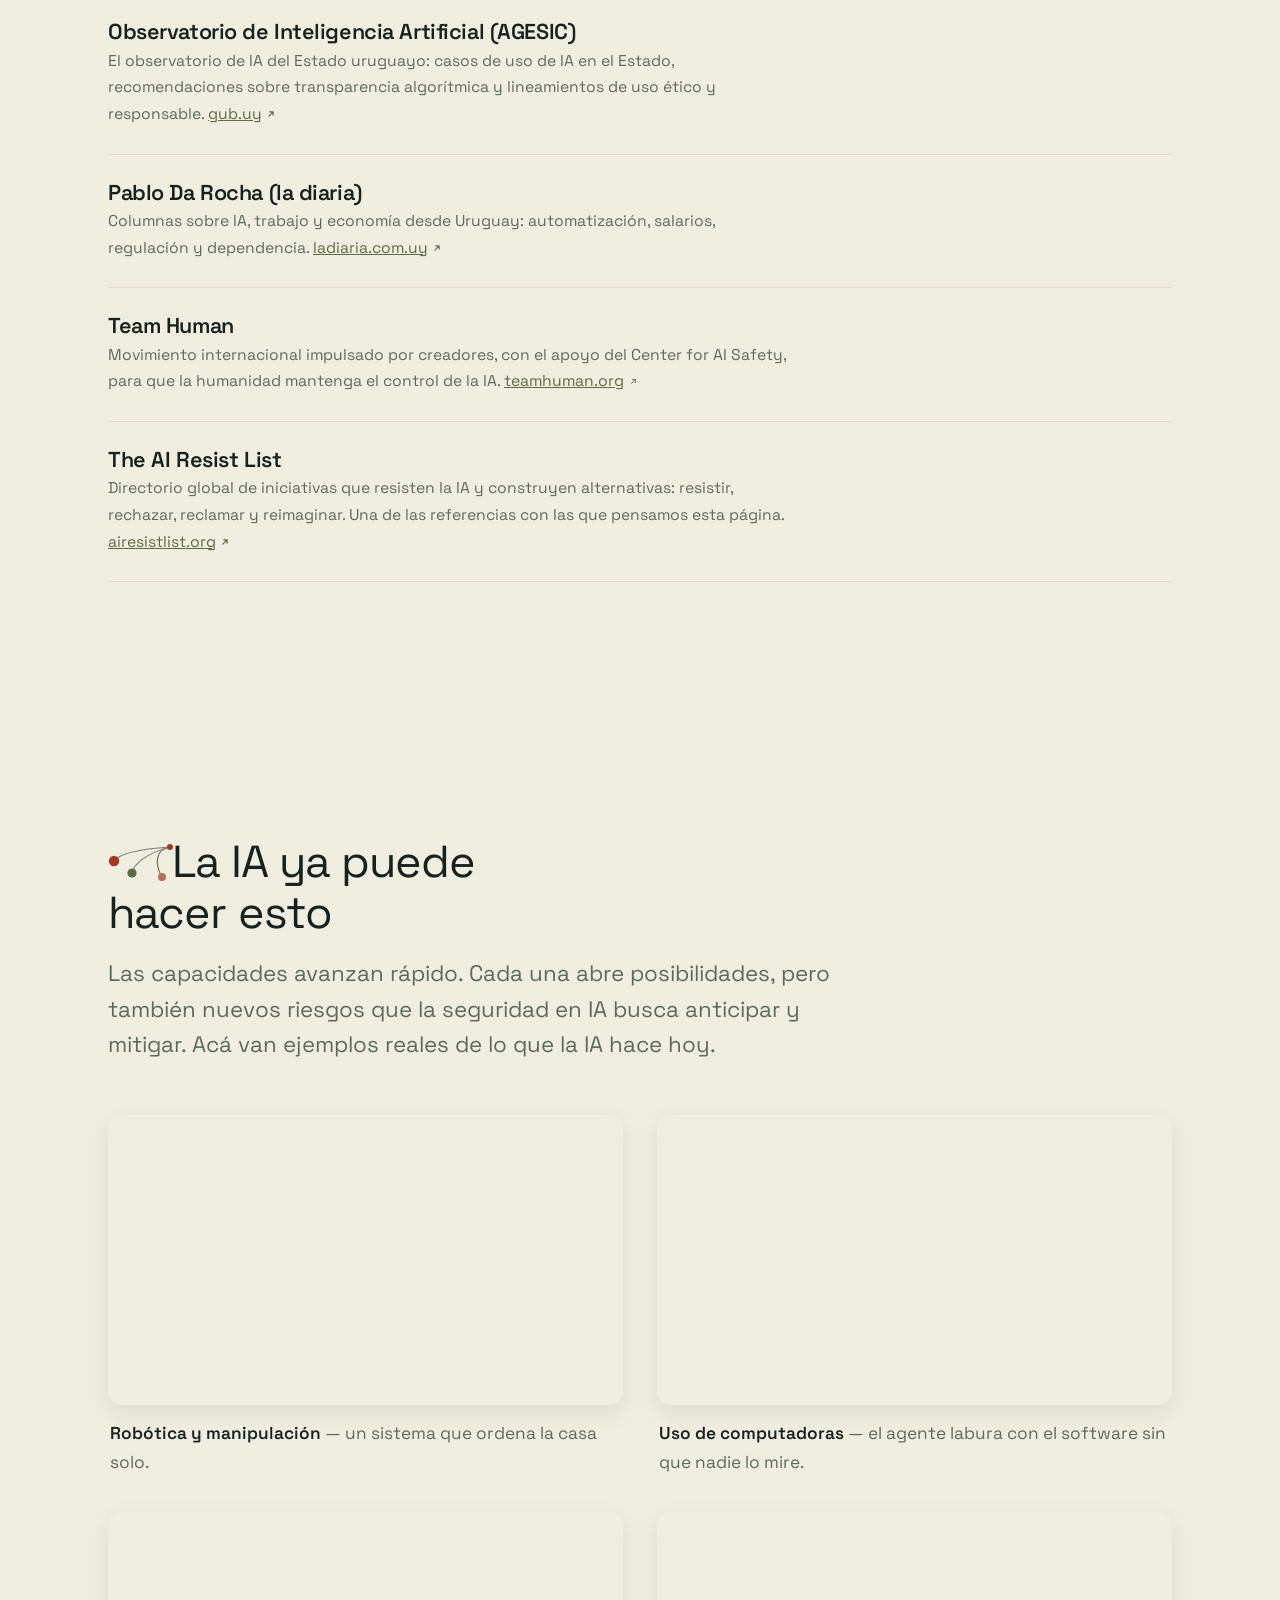
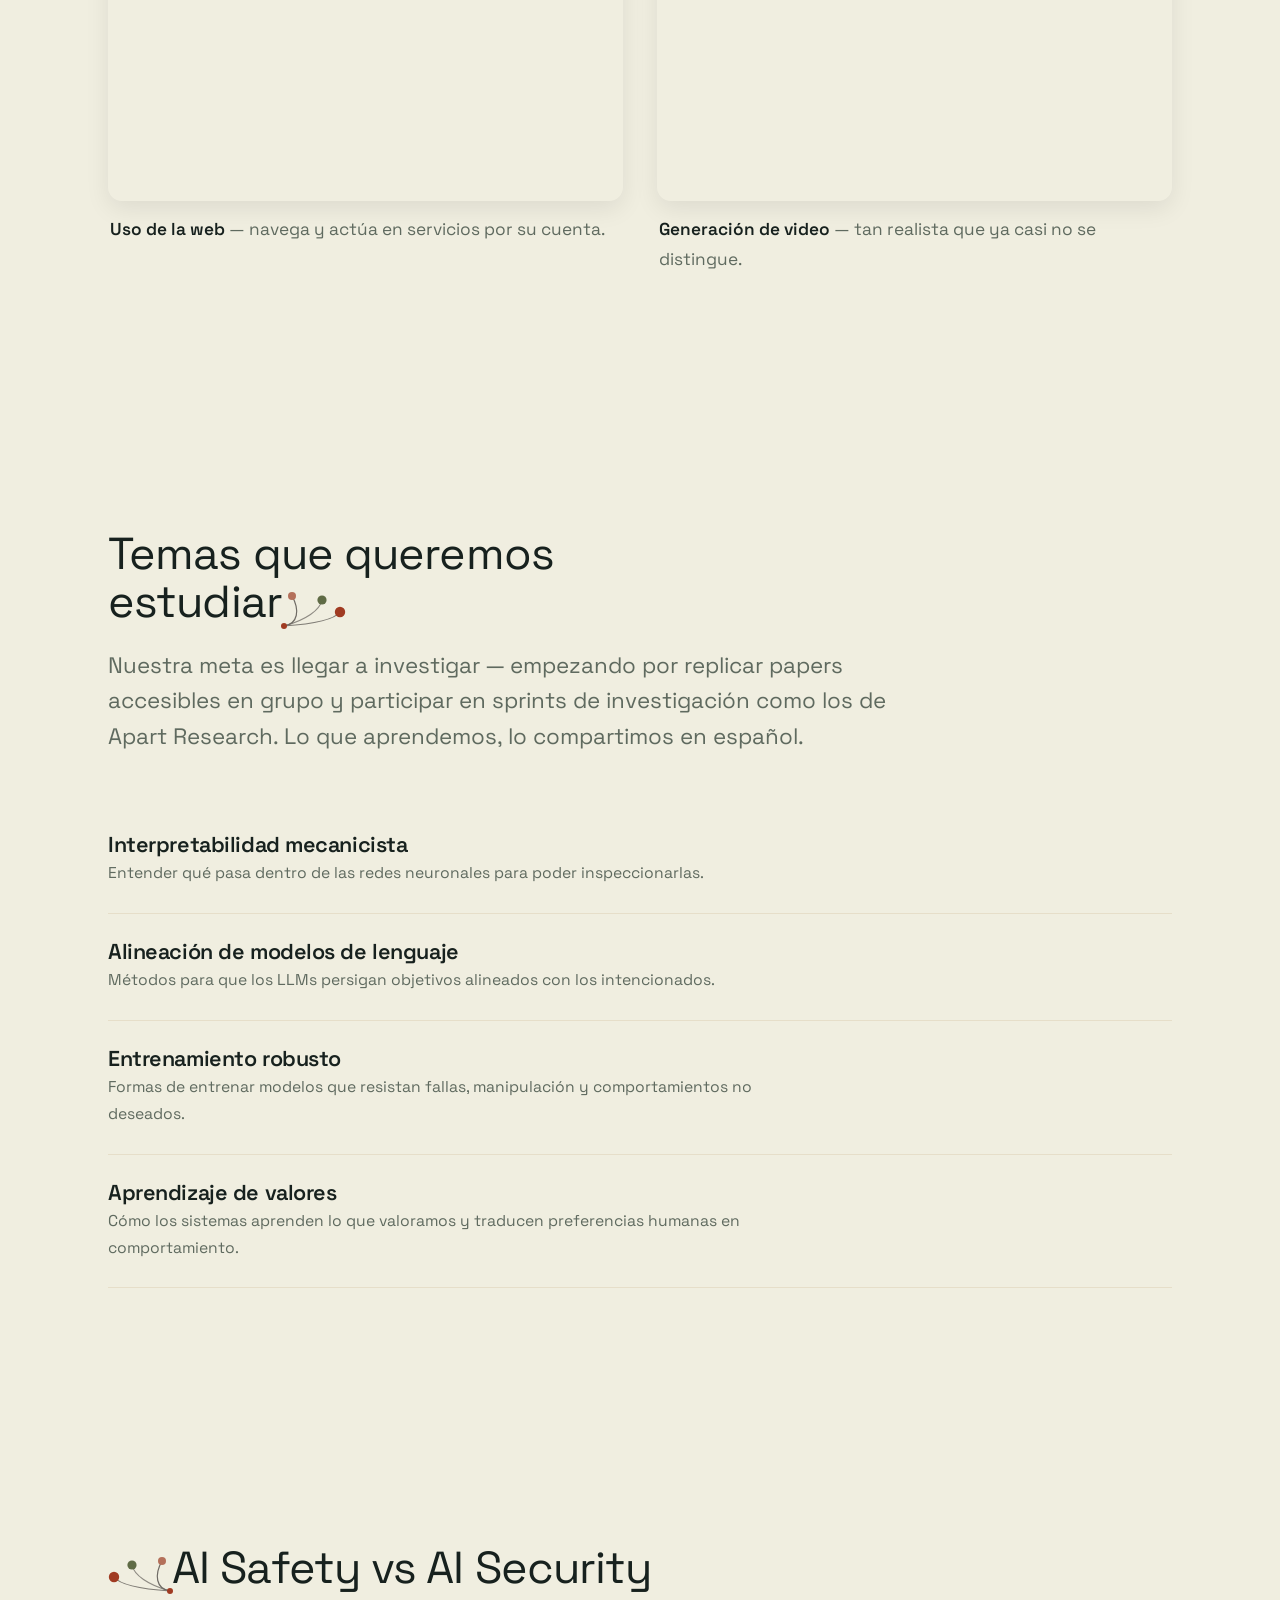
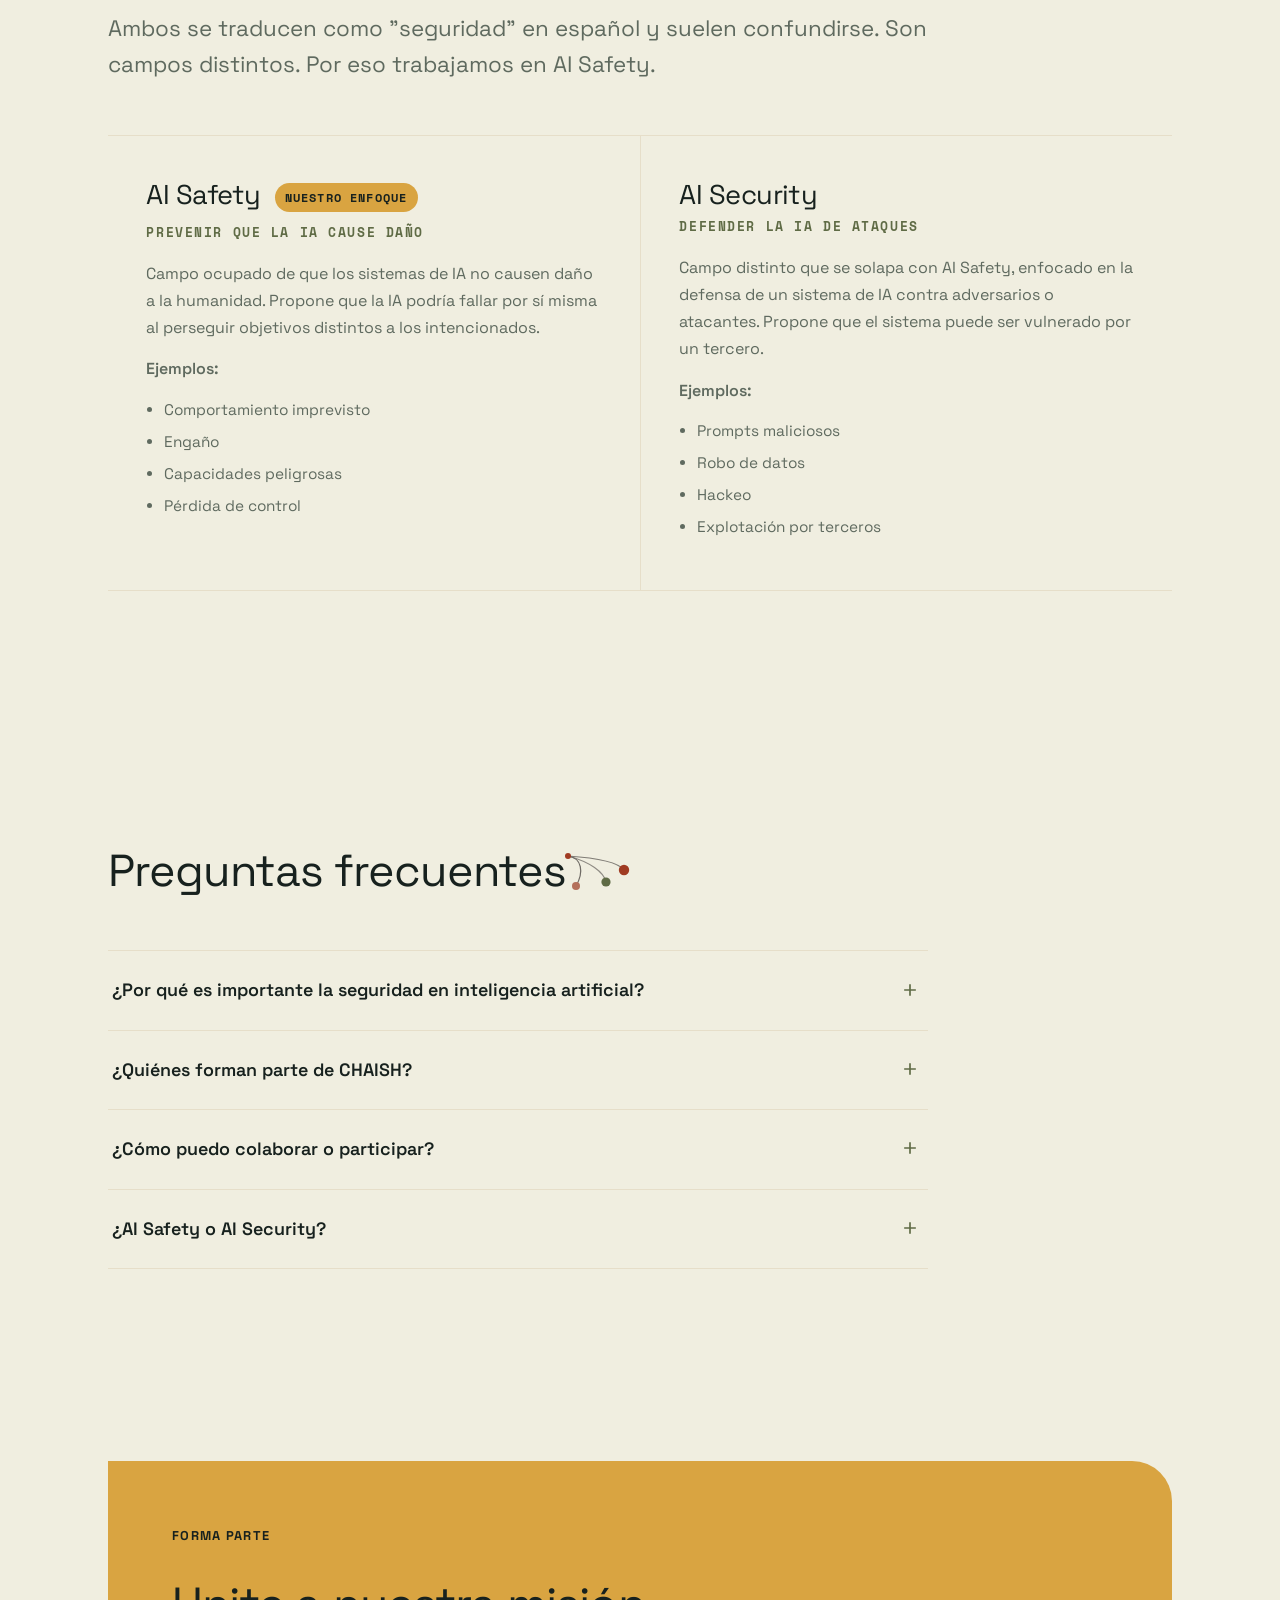
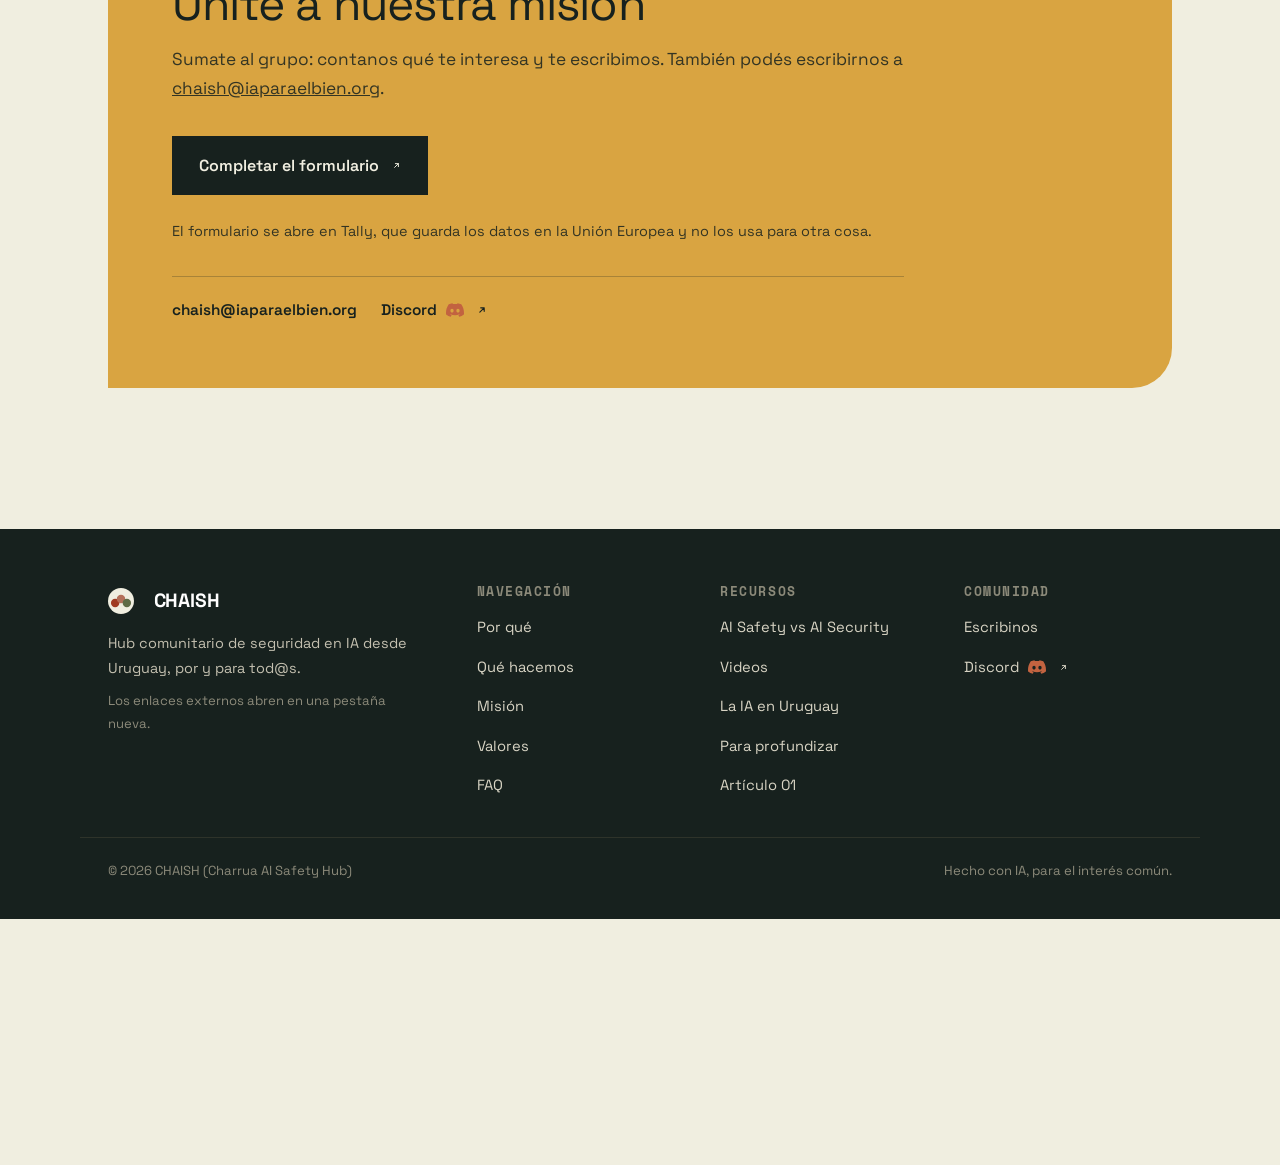
==== commit 24f17693: "fix(security): make root stub CSP explicit (no fallback gaps) The redirect stub already blocked ever" ====
--- a/index.html
+++ b/index.html
@@ -4,7 +4,7 @@
 <meta charset="UTF-8">
 <title>CHAISH · Seguridad en IA desde Uruguay</title>
 <meta http-equiv="refresh" content="0; url=chaish/">
-<meta http-equiv="Content-Security-Policy" content="default-src 'none'; base-uri 'none'; form-action 'none'">
+<meta http-equiv="Content-Security-Policy" content="default-src 'none'; script-src 'none'; style-src 'none'; img-src 'none'; connect-src 'none'; frame-src 'none'; base-uri 'none'; form-action 'none'">
 <meta name="referrer" content="strict-origin-when-cross-origin">
 <link rel="canonical" href="chaish/">
 <!-- context7:meta:begin -->
